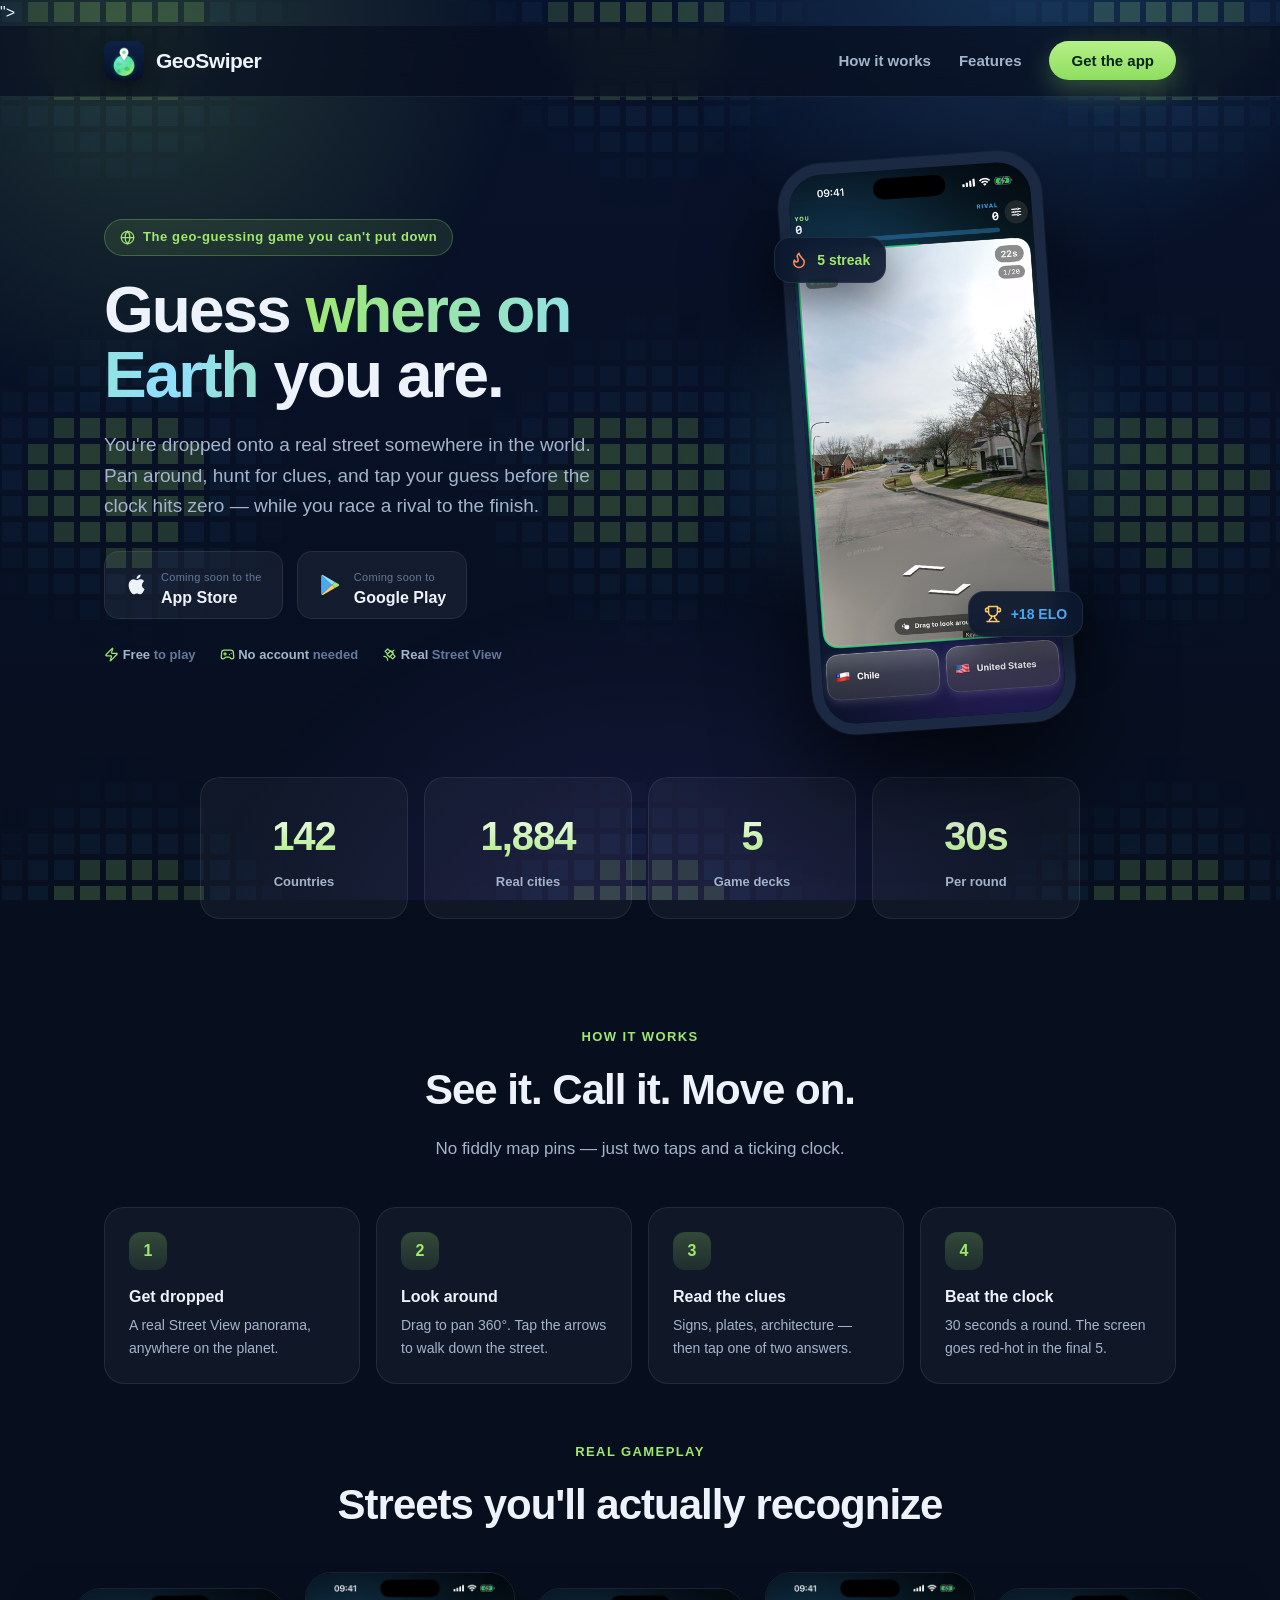
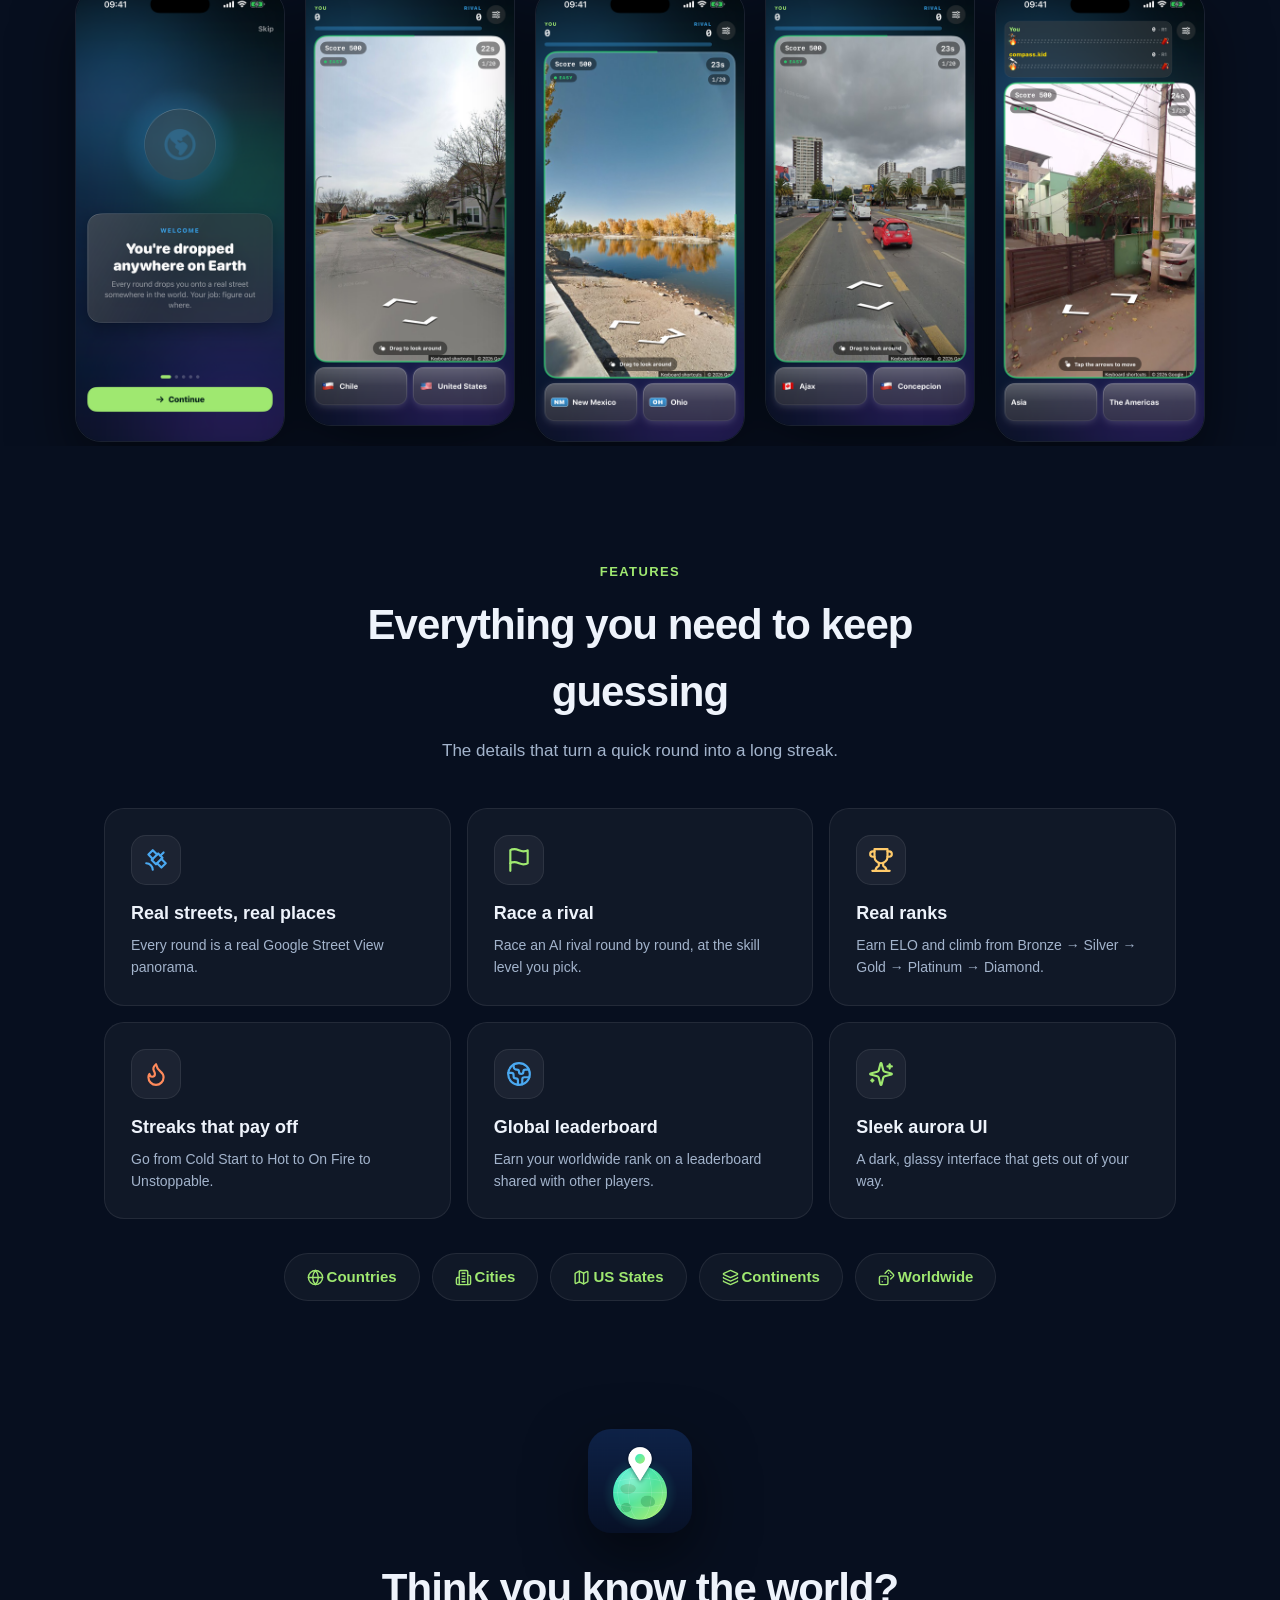
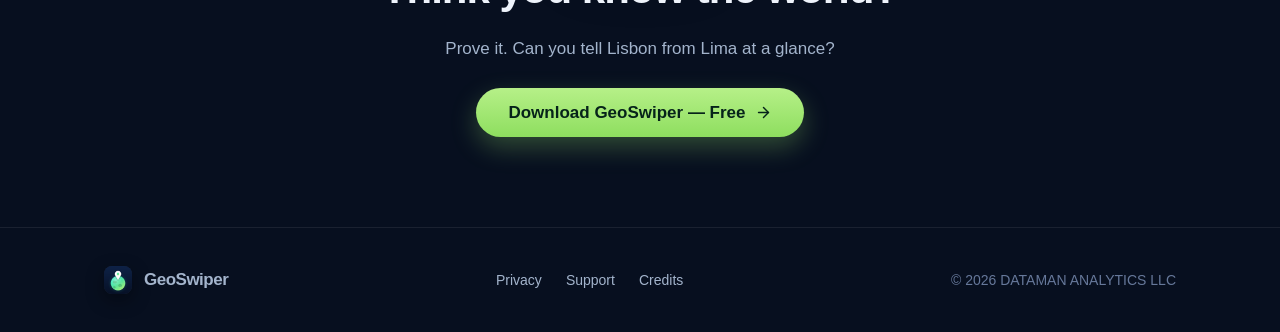
==== index.html @ 978dde92 "Landing page: real app icon, true claims only, no pricing Co-Authored-By: Claude Opus 5.5 <noreply@a" ====
<!doctype html>
<html lang="en">
<head>
<meta charset="utf-8">
<meta name="viewport" content="width=device-width, initial-scale=1">
<title>GeoSwiper — Guess where in the world you are</title>
<meta name="description" content="A fast, fun geo-guessing game. Get dropped onto a real Street View panorama, read the clues, and tap your guess before the clock runs out. Race a rival, climb the ranks.">
<meta property="og:title" content="GeoSwiper — Guess where in the world you are">
<meta property="og:description" content="Dropped anywhere on Earth. Pan the real street, beat the clock, outrace your rival.">
<meta property="og:type" content="website">
<meta name="theme-color" content="#070f1f">
<link rel="icon" href="/favicon.ico" sizes="48x48">
<link rel="icon" type="image/png" sizes="192x192" href="/icon-192.png">
<link rel="apple-touch-icon" sizes="180x180" href="/apple-touch-icon.png"><defs><linearGradient id='g' x1='0' y1='0' x2='1' y2='1'><stop offset='0' stop-color='%2334ecc6'/><stop offset='1' stop-color='%23a6ee73'/></linearGradient></defs><rect width='100' height='100' rx='22' fill='%23081327'/><circle cx='50' cy='60' r='26' fill='url(%23g)'/><g stroke='%23ffffff' stroke-opacity='0.3' fill='none' stroke-width='1.4'><ellipse cx='50' cy='60' rx='11' ry='26'/><line x1='24' y1='60' x2='76' y2='60'/></g><path d='M50 40 L41 25 A11 11 0 1 1 59 25 Z' fill='%23fff'/><circle cx='50' cy='19' r='4.8' fill='%2334ecc6'/></svg>">
<style>
  :root{--bg:#070f1f;--ink:#eef3fb;--muted:#a3b4cc;--faint:#66789a;--lime:#9FE870;--blue:#4aa8f0;--card:rgba(255,255,255,.04);--line:rgba(255,255,255,.08)}
  *{box-sizing:border-box;margin:0;padding:0}
  html{scroll-behavior:smooth}
  body{background:var(--bg);color:var(--ink);line-height:1.6;font-family:-apple-system,BlinkMacSystemFont,"Segoe UI",Roboto,Helvetica,Arial,sans-serif;-webkit-font-smoothing:antialiased;overflow-x:hidden}
  a{color:inherit;text-decoration:none}
  img{max-width:100%;height:auto;display:block}
  .i{width:1em;height:1em;fill:none;stroke:currentColor;stroke-width:2;stroke-linecap:round;stroke-linejoin:round;flex:none;vertical-align:-.14em}
  .wrap{max-width:1120px;margin:0 auto;padding:0 24px}
  /* animated pixel background */
  #px{position:fixed;inset:0;z-index:-2;width:100%;height:100%;background:linear-gradient(180deg,#08122a,#070f1f)}
  .glow{position:fixed;inset:0;z-index:-1;pointer-events:none;background:
    radial-gradient(50vw 44vw at 80% -6%,rgba(74,168,240,.22),transparent 60%),
    radial-gradient(48vw 48vw at 12% 6%,rgba(159,232,112,.16),transparent 60%),
    radial-gradient(60vw 55vw at 50% 112%,rgba(122,90,248,.16),transparent 60%)}
  /* nav */
  nav{position:sticky;top:0;z-index:50;backdrop-filter:blur(14px);background:rgba(7,15,31,.72);border-bottom:1px solid var(--line)}
  nav .wrap{display:flex;align-items:center;gap:14px;height:70px}
  .brand{display:flex;align-items:center;gap:12px;font-weight:900;font-size:21px;letter-spacing:-.5px}
  .brand .ico{width:40px;height:40px;border-radius:11px;box-shadow:0 6px 18px rgba(0,0,0,.4),inset 0 0 0 1px rgba(255,255,255,.09)}
  .nav-links{margin-left:auto;display:flex;align-items:center;gap:28px;font-weight:600;color:var(--muted);font-size:15px}
  .nav-links a:hover{color:var(--ink)}
  .btn{display:inline-flex;align-items:center;gap:9px;font-weight:800;border-radius:999px;padding:12px 22px;font-size:15px;border:0;cursor:pointer;transition:.16s;line-height:1}
  .btn-primary{background:linear-gradient(180deg,#b6f088,#8ede5f);color:#06231a;box-shadow:0 10px 26px rgba(159,232,112,.28)}
  .btn-primary:hover{transform:translateY(-2px);box-shadow:0 14px 34px rgba(159,232,112,.42)}
  .btn-ghost{border:1px solid var(--line);color:var(--ink);background:rgba(255,255,255,.03)}
  .btn-ghost:hover{background:rgba(255,255,255,.07)}
  @media(max-width:720px){.nav-links a:not(.btn){display:none}}
  /* hero */
  .hero{padding:60px 0 24px}
  .hero .wrap{display:grid;grid-template-columns:1.04fr .96fr;gap:36px;align-items:center}
  .kicker{display:inline-flex;align-items:center;gap:8px;font-size:13px;font-weight:800;letter-spacing:.6px;color:var(--lime);background:rgba(159,232,112,.1);border:1px solid rgba(159,232,112,.28);border-radius:999px;padding:7px 15px;margin-bottom:22px}
  h1{font-size:clamp(40px,5.6vw,64px);line-height:1.02;font-weight:900;letter-spacing:-2px}
  .shiny{background:linear-gradient(96deg,var(--lime),#8fe0ff 40%,var(--lime) 70%);background-size:200% auto;-webkit-background-clip:text;background-clip:text;color:transparent;animation:shine 4s linear infinite}
  @keyframes shine{to{background-position:200% center}}
  .sub{margin-top:22px;font-size:19px;color:var(--muted);max-width:500px}
  .cta-row{margin-top:30px;display:flex;flex-wrap:wrap;gap:14px}
  .store{display:inline-flex;align-items:center;gap:12px;border:1px solid var(--line);background:rgba(255,255,255,.05);border-radius:15px;padding:11px 20px;transition:.16s}
  .store:hover{background:rgba(255,255,255,.09);transform:translateY(-1px)}
  .store svg{width:24px;height:24px;flex:none}
  .store b{display:block;font-size:16px;font-weight:800;line-height:1.15}
  .store span{font-size:11px;color:var(--faint);letter-spacing:.3px}
  .trust{margin-top:26px;display:flex;gap:24px;color:var(--faint);font-size:13px;font-weight:600;flex-wrap:wrap}
  .trust b{color:var(--muted)}
  @media(max-width:900px){.hero .wrap{grid-template-columns:1fr;text-align:center;gap:16px}.sub,.kicker{margin-left:auto;margin-right:auto}.cta-row,.trust{justify-content:center}}
  /* phone + live demo */
  .stage{position:relative;justify-self:center;display:flex;justify-content:center;align-items:center}
  .stage::before{content:"";position:absolute;width:400px;height:400px;border-radius:50%;z-index:0;background:radial-gradient(circle,rgba(159,232,112,.3),rgba(74,168,240,.2) 45%,transparent 70%);filter:blur(34px);animation:pulse 5s ease-in-out infinite}
  @keyframes pulse{50%{transform:scale(1.12);opacity:.85}}
  .phone{position:relative;z-index:1;width:264px;aspect-ratio:264/572;border-radius:44px;background:#0a1526;border:11px solid #1b2942;box-shadow:0 44px 90px rgba(0,0,0,.6),0 0 0 1px rgba(255,255,255,.05);transform:rotate(-4deg);overflow:hidden;transition:transform .4s}
  .stage:hover .phone{transform:rotate(0)}
  .phone .frame{position:absolute;inset:0;border-radius:34px;overflow:hidden}
  .phone .frame img{position:absolute;inset:0;width:100%;height:100%;object-fit:cover;opacity:0;transition:opacity 1.1s ease}
  .phone .frame img.on{opacity:1}
  .tapdot{position:absolute;z-index:3;bottom:9%;width:34px;height:34px;border-radius:50%;background:rgba(159,232,112,.55);opacity:0;pointer-events:none}
  .tapdot.go{animation:tap 1s ease-out}
  @keyframes tap{0%{opacity:.9;transform:scale(.3)}100%{opacity:0;transform:scale(2.6)}}
  .badge-float{position:absolute;z-index:5;background:rgba(12,24,46,.92);border:1px solid var(--line);border-radius:16px;padding:11px 15px;box-shadow:0 16px 40px rgba(0,0,0,.5);backdrop-filter:blur(8px);font-weight:800;font-size:14px;display:flex;align-items:center;gap:9px}
  .badge-float .em{font-size:19px}
  .bf1{top:14%;left:-8%;color:var(--lime);animation:floaty 4s ease-in-out infinite}
  .bf2{bottom:16%;right:-9%;color:var(--blue);animation:floaty 4.6s ease-in-out infinite .5s}
  @keyframes floaty{50%{transform:translateY(-9px)}}
  @media(max-width:900px){.bf1{left:0}.bf2{right:0}}
  @media(max-width:420px){.phone{width:248px}.bf1,.bf2{display:none}}
  /* reveal */
  .rv{opacity:0;transform:translateY(24px);transition:opacity .7s cubic-bezier(.2,.7,.2,1),transform .7s cubic-bezier(.2,.7,.2,1)}
  .rv.in{opacity:1;transform:none}
  /* stats */
  .stats{display:grid;grid-template-columns:repeat(4,1fr);gap:16px;max-width:880px;margin:0 auto}
  .stat{text-align:center;background:var(--card);border:1px solid var(--line);border-radius:20px;padding:26px 14px}
  .stat .num{font-size:clamp(30px,4vw,40px);font-weight:900;letter-spacing:-1px;background:linear-gradient(180deg,#fff,var(--lime));-webkit-background-clip:text;background-clip:text;color:transparent}
  .stat .lbl{color:var(--muted);font-size:13px;font-weight:600;margin-top:4px}
  @media(max-width:620px){.stats{grid-template-columns:1fr 1fr}}
  /* sections */
  section{padding:58px 0}
  .sec-h{text-align:center;max-width:660px;margin:0 auto 44px}
  .sec-h .eyebrow{font-size:13px;font-weight:800;letter-spacing:1.4px;color:var(--lime);text-transform:uppercase}
  .sec-h h2{font-size:clamp(30px,4.2vw,42px);font-weight:900;letter-spacing:-1px;margin-top:8px}
  .sec-h p{margin-top:12px;color:var(--muted);font-size:17px}
  .steps{display:grid;grid-template-columns:repeat(4,1fr);gap:16px}
  .step{background:var(--card);border:1px solid var(--line);border-radius:20px;padding:24px;transition:.18s}
  .step:hover{border-color:rgba(159,232,112,.35);transform:translateY(-4px);box-shadow:0 20px 40px rgba(0,0,0,.3)}
  .step .n{width:38px;height:38px;border-radius:12px;background:linear-gradient(180deg,rgba(159,232,112,.24),rgba(159,232,112,.1));color:var(--lime);font-weight:900;display:flex;align-items:center;justify-content:center;margin-bottom:14px;font-size:16px}
  .step h3{font-size:16px;font-weight:800}.step p{color:var(--muted);font-size:14px;margin-top:5px}
  @media(max-width:820px){.steps{grid-template-columns:1fr 1fr}}
  /* gallery */
  .gallery{display:flex;gap:20px;overflow-x:auto;padding:8px 24px 20px;scroll-snap-type:x mandatory;justify-content:center}
  .gallery::-webkit-scrollbar{height:0}
  .shot{flex:none;width:210px;scroll-snap-align:center;transition:.3s}
  .shot:hover{transform:translateY(-8px) scale(1.03)}
  .shot img{width:100%;border-radius:26px;border:1px solid var(--line);box-shadow:0 24px 60px rgba(0,0,0,.5)}
  .shot:nth-child(odd){transform:translateY(16px)}
  .shot:nth-child(odd):hover{transform:translateY(8px) scale(1.03)}
  @media(max-width:820px){.gallery{justify-content:flex-start}.shot:nth-child(odd){transform:none}}
  /* features */
  .feats{display:grid;grid-template-columns:repeat(3,1fr);gap:16px}
  .feat{position:relative;background:var(--card);border:1px solid var(--line);border-radius:20px;padding:26px;transition:.18s;overflow:hidden}
  .feat::before{content:"";position:absolute;inset:0;opacity:0;transition:.3s;background:radial-gradient(300px circle at var(--mx,50%) var(--my,50%),rgba(74,168,240,.14),transparent 45%)}
  .feat:hover::before{opacity:1}
  .feat:hover{border-color:rgba(74,168,240,.4);transform:translateY(-4px)}
  .feat .ico{width:50px;height:50px;border-radius:15px;display:flex;align-items:center;justify-content:center;background:rgba(255,255,255,.05);border:1px solid var(--line)}
  .feat .ico .i{width:26px;height:26px}
  .deck .i{width:17px;height:17px;color:var(--lime);vertical-align:-.22em;margin-right:3px}
  .badge-float .i{width:18px;height:18px}
  .feat h3{margin-top:14px;font-size:18px;font-weight:800}.feat p{color:var(--muted);font-size:14px;margin-top:6px}
  @media(max-width:820px){.feats{grid-template-columns:1fr}}
  .decks{display:flex;flex-wrap:wrap;gap:12px;justify-content:center;margin-top:34px}
  .deck{border:1px solid var(--line);background:rgba(255,255,255,.04);border-radius:999px;padding:11px 22px;font-weight:700;font-size:15px;transition:.16s}
  .deck:hover{border-color:rgba(159,232,112,.4);color:var(--lime)}
  .deck b{color:var(--lime)}
  /* pricing */
  .plans{display:grid;grid-template-columns:1fr 1fr;gap:20px;max-width:820px;margin:0 auto}
  .plan{background:var(--card);border:1px solid var(--line);border-radius:24px;padding:32px}
  .plan.pro{border-color:rgba(159,232,112,.55);background:linear-gradient(180deg,rgba(159,232,112,.1),rgba(159,232,112,.03));position:relative;box-shadow:0 24px 60px rgba(159,232,112,.1)}
  .plan.pro .tag{position:absolute;top:-13px;right:24px;background:linear-gradient(180deg,#b6f088,#8ede5f);color:#06231a;font-weight:900;font-size:12px;border-radius:999px;padding:6px 14px}
  .plan h3{font-size:20px;font-weight:900}.price{font-size:44px;font-weight:900;margin:10px 0 2px;letter-spacing:-1px}.price span{font-size:16px;color:var(--muted);font-weight:700}
  .plan ul{list-style:none;margin:20px 0 24px;display:grid;gap:11px}.plan li{color:var(--muted);font-size:15px;padding-left:30px;position:relative}
  .plan li::before{content:"";position:absolute;left:0;top:4px;width:19px;height:19px;background:var(--lime);-webkit-mask:url("data:image/svg+xml,<svg xmlns='http://www.w3.org/2000/svg' viewBox='0 0 24 24' fill='none' stroke='black' stroke-width='3' stroke-linecap='round' stroke-linejoin='round'><path d='M20 6 9 17l-5-5'/></svg>") center/contain no-repeat;mask:url("data:image/svg+xml,<svg xmlns='http://www.w3.org/2000/svg' viewBox='0 0 24 24' fill='none' stroke='black' stroke-width='3' stroke-linecap='round' stroke-linejoin='round'><path d='M20 6 9 17l-5-5'/></svg>") center/contain no-repeat}
  .btn .i{width:17px;height:17px;transition:transform .18s}.btn:hover .i{transform:translateX(3px)}
  @media(max-width:720px){.plans{grid-template-columns:1fr}}
  .final{text-align:center;padding:70px 0 90px}
  .final .ico{width:104px;height:104px;border-radius:28px;margin:0 auto 22px;box-shadow:0 24px 60px rgba(0,0,0,.5)}
  footer{border-top:1px solid var(--line);padding:38px 0;color:var(--faint);font-size:14px}
  footer .wrap{display:flex;flex-wrap:wrap;gap:18px;align-items:center;justify-content:space-between}
  footer a{color:var(--muted)}footer a:hover{color:var(--ink)}
  .fnav{display:flex;gap:24px;flex-wrap:wrap}
  @media(prefers-reduced-motion:reduce){*{animation:none!important}.rv{opacity:1;transform:none}}
</style>
</head>
<body>
<canvas id="px"></canvas><div class="glow"></div>
<svg style="display:none" xmlns="http://www.w3.org/2000/svg"><defs>
  <linearGradient id="gsbg" x1="0" y1="0" x2="0" y2="1"><stop offset="0" stop-color="#0e2247"/><stop offset="1" stop-color="#071127"/></linearGradient>
  <radialGradient id="gsglow" cx="0.5" cy="0.62" r="0.6"><stop offset="0" stop-color="#2fe6c4" stop-opacity="0.34"/><stop offset="0.6" stop-color="#2fe6c4" stop-opacity="0"/></radialGradient>
  <linearGradient id="gsglobe" x1="0.15" y1="0.05" x2="0.85" y2="0.95"><stop offset="0" stop-color="#34ecc6"/><stop offset="0.55" stop-color="#57e39a"/><stop offset="1" stop-color="#a6ee73"/></linearGradient>
  <linearGradient id="gsdot" x1="0" y1="0" x2="1" y2="1"><stop offset="0" stop-color="#34ecc6"/><stop offset="1" stop-color="#a6ee73"/></linearGradient>
  <radialGradient id="gsrim" cx="0.34" cy="0.28" r="0.85"><stop offset="0" stop-color="#ffffff" stop-opacity="0.24"/><stop offset="0.5" stop-color="#ffffff" stop-opacity="0"/></radialGradient>
  <clipPath id="gsgclip"><circle cx="512" cy="628" r="266"/></clipPath>
  <filter id="gsps" x="-40%" y="-40%" width="180%" height="180%"><feDropShadow dx="0" dy="14" stdDeviation="20" flood-color="#04101f" flood-opacity="0.45"/></filter>
</defs>
<symbol id="dude" viewBox="118 150 788 788">
  <rect width="1024" height="1024" fill="url(#gsbg)"/><rect width="1024" height="1024" fill="url(#gsglow)"/>
  <circle cx="512" cy="628" r="266" fill="url(#gsglobe)"/>
  <g clip-path="url(#gsgclip)">
    <g fill="#3aa564" fill-opacity="0.5"><path d="M330 560 q60 -34 118 -6 q40 26 6 62 q-52 40 -108 14 q-46 -40 -16 -70 Z"/><path d="M560 660 q70 -14 96 40 q18 48 -42 66 q-64 16 -90 -30 q-18 -56 36 -76 Z"/><path d="M360 730 q52 -8 66 38 q8 44 -42 52 q-52 8 -60 -34 q-6 -46 36 -56 Z"/></g>
    <g stroke="#ffffff" stroke-opacity="0.2" fill="none" stroke-width="4"><ellipse cx="512" cy="628" rx="112" ry="266"/><ellipse cx="512" cy="628" rx="220" ry="266"/><line x1="246" y1="628" x2="778" y2="628"/><path d="M266 520 q246 -70 492 0"/><path d="M266 736 q246 70 492 0"/></g>
    <circle cx="512" cy="628" r="266" fill="url(#gsrim)"/>
  </g>
  <g filter="url(#gsps)"><path d="M512 512 L414 354 A116 116 0 1 1 610 354 Z" fill="#ffffff"/><circle cx="512" cy="292" r="48" fill="url(#gsdot)"/></g>
</symbol></svg>
<svg style="display:none" xmlns="http://www.w3.org/2000/svg">
  <symbol id="globe" viewBox="0 0 24 24"><circle cx="12" cy="12" r="10"/><path d="M12 2a14.5 14.5 0 0 0 0 20 14.5 14.5 0 0 0 0-20"/><path d="M2 12h20"/></symbol>
  <symbol id="zap" viewBox="0 0 24 24"><path d="M4 14a1 1 0 0 1-.78-1.63l9.9-10.2a.5.5 0 0 1 .86.46l-1.92 6.02A1 1 0 0 0 13 10h7a1 1 0 0 1 .78 1.63l-9.9 10.2a.5.5 0 0 1-.86-.46l1.92-6.02A1 1 0 0 0 11 14z"/></symbol>
  <symbol id="gamepad" viewBox="0 0 24 24"><line x1="6" x2="10" y1="11" y2="11"/><line x1="8" x2="8" y1="9" y2="13"/><line x1="15" x2="15.01" y1="12" y2="12"/><line x1="18" x2="18.01" y1="10" y2="10"/><path d="M17.32 5H6.68a4 4 0 0 0-3.978 3.59c-.006.052-.01.101-.017.152C2.604 9.416 2 14.456 2 16a3 3 0 0 0 3 3c1 0 1.5-.5 2-1l1.414-1.414A2 2 0 0 1 9.828 16h4.344a2 2 0 0 1 1.414.586L17 18c.5.5 1 1 2 1a3 3 0 0 0 3-3c0-1.545-.604-6.584-.685-7.258-.007-.05-.011-.1-.017-.151A4 4 0 0 0 17.32 5z"/></symbol>
  <symbol id="satellite" viewBox="0 0 24 24"><path d="M13 7 9 3 5 7l4 4"/><path d="m17 11 4 4-4 4-4-4"/><path d="m8 12 4 4 6-6-4-4Z"/><path d="m16 8 3-3"/><path d="M9 21a6 6 0 0 0-6-6"/></symbol>
  <symbol id="flame" viewBox="0 0 24 24"><path d="M8.5 14.5A2.5 2.5 0 0 0 11 12c0-1.38-.5-2-1-3-1.072-2.143-.224-4.054 2-6 .5 2.5 2 4.9 4 6.5 2 1.6 3 3.5 3 5.5a7 7 0 1 1-14 0c0-1.153.433-2.294 1-3a2.5 2.5 0 0 0 2.5 2.5z"/></symbol>
  <symbol id="trophy" viewBox="0 0 24 24"><path d="M6 9H4.5a2.5 2.5 0 0 1 0-5H6"/><path d="M18 9h1.5a2.5 2.5 0 0 0 0-5H18"/><path d="M4 22h16"/><path d="M10 14.66V17c0 .55-.47.98-.97 1.21C7.85 18.75 7 20.24 7 22"/><path d="M14 14.66V17c0 .55.47.98.97 1.21C16.15 18.75 17 20.24 17 22"/><path d="M18 2H6v7a6 6 0 0 0 12 0V2Z"/></symbol>
  <symbol id="flag" viewBox="0 0 24 24"><path d="M4 15s1-1 4-1 5 2 8 2 4-1 4-1V3s-1 1-4 1-5-2-8-2-4 1-4 1z"/><line x1="4" x2="4" y1="22" y2="15"/></symbol>
  <symbol id="sparkles" viewBox="0 0 24 24"><path d="M9.937 15.5A2 2 0 0 0 8.5 14.063l-6.135-1.582a.5.5 0 0 1 0-.962L8.5 9.936A2 2 0 0 0 9.937 8.5l1.582-6.135a.5.5 0 0 1 .962 0L14.063 8.5A2 2 0 0 0 15.5 9.937l6.135 1.581a.5.5 0 0 1 0 .964L15.5 14.063a2 2 0 0 0-1.437 1.437l-1.582 6.135a.5.5 0 0 1-.962 0z"/><path d="M20 3v4"/><path d="M22 5h-4"/><path d="M4 17v2"/><path d="M5 18H3"/></symbol>
  <symbol id="building" viewBox="0 0 24 24"><path d="M6 22V4a2 2 0 0 1 2-2h8a2 2 0 0 1 2 2v18Z"/><path d="M6 12H4a2 2 0 0 0-2 2v6a2 2 0 0 0 2 2h2"/><path d="M18 9h2a2 2 0 0 1 2 2v9a2 2 0 0 1-2 2h-2"/><path d="M10 6h4"/><path d="M10 10h4"/><path d="M10 14h4"/><path d="M10 18h4"/></symbol>
  <symbol id="map" viewBox="0 0 24 24"><path d="M14.106 5.553a2 2 0 0 0 1.788 0l3.659-1.83A1 1 0 0 1 21 4.619v12.764a1 1 0 0 1-.553.894l-4.553 2.277a2 2 0 0 1-1.788 0l-4.212-2.106a2 2 0 0 0-1.788 0l-3.659 1.83A1 1 0 0 1 3 19.381V6.618a1 1 0 0 1 .553-.894l4.553-2.277a2 2 0 0 1 1.788 0z"/><path d="M15 5.764v15"/><path d="M9 3.236v15"/></symbol>
  <symbol id="layers" viewBox="0 0 24 24"><path d="M12.83 2.18a2 2 0 0 0-1.66 0L2.6 6.08a1 1 0 0 0 0 1.83l8.58 3.91a2 2 0 0 0 1.66 0l8.58-3.9a1 1 0 0 0 0-1.83z"/><path d="M2 12a1 1 0 0 0 .58.91l8.6 3.91a2 2 0 0 0 1.65 0l8.58-3.9A1 1 0 0 0 22 12"/><path d="M2 17a1 1 0 0 0 .58.91l8.6 3.91a2 2 0 0 0 1.65 0l8.58-3.9A1 1 0 0 0 22 17"/></symbol>
  <symbol id="dices" viewBox="0 0 24 24"><rect width="12" height="12" x="2" y="10" rx="2" ry="2"/><path d="m17.92 14 3.5-3.5a2.24 2.24 0 0 0 0-3l-5-4.92a2.24 2.24 0 0 0-3 0L10 6"/><path d="M6 18h.01"/><path d="M10 14h.01"/><path d="M15 6h.01"/><path d="M18 9h.01"/></symbol>
  <symbol id="earth" viewBox="0 0 24 24"><path d="M21.54 15H17a2 2 0 0 0-2 2v4.54"/><path d="M7 3.34V5a3 3 0 0 0 3 3 2 2 0 0 1 2 2c0 1.1.9 2 2 2a2 2 0 0 0 2-2c0-1.1.9-2 2-2h3.17"/><path d="M11 21.95V18a2 2 0 0 0-2-2 2 2 0 0 1-2-2v-1a2 2 0 0 0-2-2H2.05"/><circle cx="12" cy="12" r="10"/></symbol>
  <symbol id="check" viewBox="0 0 24 24"><path d="M20 6 9 17l-5-5"/></symbol>
  <symbol id="arrow" viewBox="0 0 24 24"><path d="M5 12h14"/><path d="m12 5 7 7-7 7"/></symbol>
</svg>

<nav><div class="wrap">
  <a class="brand" href="#"><img class="ico" src="/icon-192.png" alt="" style="border-radius:22%;"> GeoSwiper</a>
  <div class="nav-links"><a href="#how">How it works</a><a href="#features">Features</a><a class="btn btn-primary" href="#get">Get the app</a></div>
</div></nav>

<header class="hero"><div class="wrap">
  <div>
    <span class="kicker"><svg class="i" style="width:15px;height:15px"><use href="#globe"/></svg> The geo-guessing game you can't put down</span>
    <h1>Guess <span class="shiny">where on Earth</span> you are.</h1>
    <p class="sub">You're dropped onto a real street somewhere in the world. Pan around, hunt for clues, and tap your guess before the clock hits zero — while you race a rival to the finish.</p>
    <div class="cta-row" id="get">
      <a class="store" href="#"><svg viewBox="0 0 24 24" fill="currentColor"><path d="M17.05 12.04c-.03-2.5 2.04-3.7 2.13-3.76-1.16-1.7-2.97-1.93-3.61-1.96-1.54-.16-3 .9-3.78.9-.78 0-1.97-.88-3.24-.86-1.67.02-3.21.97-4.07 2.46-1.73 3-.44 7.45 1.24 9.89.82 1.19 1.8 2.53 3.08 2.48 1.24-.05 1.7-.8 3.2-.8 1.49 0 1.91.8 3.21.77 1.33-.02 2.17-1.21 2.98-2.41.94-1.38 1.33-2.72 1.35-2.79-.03-.01-2.59-.99-2.62-3.94zM14.53 4.6c.68-.83 1.14-1.98 1.01-3.13-.98.04-2.17.65-2.88 1.48-.63.73-1.19 1.9-1.04 3.02 1.09.08 2.21-.55 2.91-1.37z"/></svg><div><span>Coming soon to the</span><b>App Store</b></div></a>
      <a class="store" href="#"><svg viewBox="0 0 24 24"><path d="M3.6 2.3 13.9 12 3.6 21.7c-.3-.2-.5-.6-.5-1.1V3.4c0-.5.2-.9.5-1.1z" fill="#4aa8f0"/><path d="M16.9 8.9 13.9 12l3 3.1 3.7-2.1c.7-.4.7-1.6 0-2z" fill="#9FE870"/><path d="M3.6 2.3 13.9 12 16.9 8.9 5.4 2.3c-.6-.4-1.3-.4-1.8 0z" fill="#8fe0ff"/><path d="M3.6 21.7 13.9 12l3 3.1L5.4 21.7c-.6.3-1.3.3-1.8 0z" fill="#ffca6a"/></svg><div><span>Coming soon to</span><b>Google Play</b></div></a>
    </div>
    <div class="trust"><span><svg class="i" style="width:15px;height:15px;color:var(--lime);vertical-align:-.22em"><use href="#zap"/></svg> <b>Free</b> to play</span><span><svg class="i" style="width:15px;height:15px;color:var(--lime);vertical-align:-.22em"><use href="#gamepad"/></svg> <b>No account</b> needed</span><span><svg class="i" style="width:15px;height:15px;color:var(--lime);vertical-align:-.22em"><use href="#satellite"/></svg> <b>Real</b> Street View</span></div>
  </div>
  <div class="stage">
    <div class="badge-float bf1"><svg class="i" style="color:#ff8a5b"><use href="#flame"/></svg> 5 streak</div>
    <div class="badge-float bf2"><svg class="i" style="color:#ffca6a"><use href="#trophy"/></svg> +18 ELO</div>
    <div class="phone">
      <div class="frame" id="demo">
        <img src="g1.png" class="on" alt="GeoSwiper gameplay — guess the country">
        <img src="g3.png" alt="GeoSwiper gameplay — a scenic round">
        <img src="g2.png" alt="GeoSwiper gameplay — a city round">
        <img src="g4.png" alt="GeoSwiper gameplay — rival race">
        <img src="g5.png" alt="GeoSwiper onboarding">
      </div>
      <div class="tapdot" id="tap"></div>
    </div>
  </div>
</div></header>

<section class="rv" style="padding:24px 0 50px"><div class="wrap">
  <div class="stats">
    <div class="stat"><div class="num" data-to="142">0</div><div class="lbl">Countries</div></div>
    <div class="stat"><div class="num" data-to="1884" data-comma="1">0</div><div class="lbl">Real cities</div></div>
    <div class="stat"><div class="num" data-to="5">0</div><div class="lbl">Game decks</div></div>
    <div class="stat"><div class="num" data-to="30" data-suffix="s">0</div><div class="lbl">Per round</div></div>
  </div>
</div></section>

<section id="how" class="rv"><div class="wrap">
  <div class="sec-h"><div class="eyebrow">How it works</div><h2>See it. Call it. Move on.</h2><p>No fiddly map pins — just two taps and a ticking clock.</p></div>
  <div class="steps">
    <div class="step"><div class="n">1</div><h3>Get dropped</h3><p>A real Street View panorama, anywhere on the planet.</p></div>
    <div class="step"><div class="n">2</div><h3>Look around</h3><p>Drag to pan 360°. Tap the arrows to walk down the street.</p></div>
    <div class="step"><div class="n">3</div><h3>Read the clues</h3><p>Signs, plates, architecture — then tap one of two answers.</p></div>
    <div class="step"><div class="n">4</div><h3>Beat the clock</h3><p>30 seconds a round. The screen goes red-hot in the final 5.</p></div>
  </div>
</div></section>

<section class="rv" style="padding-top:0"><div class="wrap"><div class="sec-h" style="margin-bottom:26px"><div class="eyebrow">Real gameplay</div><h2>Streets you'll actually recognize</h2></div></div>
  <div class="gallery">
    <div class="shot"><img src="g5.png" alt="Onboarding" loading="lazy"></div>
    <div class="shot"><img src="g1.png" alt="Guess the country" loading="lazy"></div>
    <div class="shot"><img src="g3.png" alt="Scenic round" loading="lazy"></div>
    <div class="shot"><img src="g2.png" alt="A city round" loading="lazy"></div>
    <div class="shot"><img src="g4.png" alt="Rival race" loading="lazy"></div>
  </div>
</section>

<section id="features" class="rv"><div class="wrap">
  <div class="sec-h"><div class="eyebrow">Features</div><h2>Everything you need to keep guessing</h2><p>The details that turn a quick round into a long streak.</p></div>
  <div class="feats">
    <div class="feat"><div class="ico" style="color:var(--blue)"><svg class="i"><use href="#satellite"/></svg></div><h3>Real streets, real places</h3><p>Every round is a real Google Street View panorama.</p></div>
    <div class="feat"><div class="ico" style="color:var(--lime)"><svg class="i"><use href="#flag"/></svg></div><h3>Race a rival</h3><p>Race an AI rival round by round, at the skill level you pick.</p></div>
    <div class="feat"><div class="ico" style="color:#ffca6a"><svg class="i"><use href="#trophy"/></svg></div><h3>Real ranks</h3><p>Earn ELO and climb from Bronze → Silver → Gold → Platinum → Diamond.</p></div>
    <div class="feat"><div class="ico" style="color:#ff8a5b"><svg class="i"><use href="#flame"/></svg></div><h3>Streaks that pay off</h3><p>Go from Cold Start to Hot to On Fire to Unstoppable.</p></div>
    <div class="feat"><div class="ico" style="color:var(--blue)"><svg class="i"><use href="#earth"/></svg></div><h3>Global leaderboard</h3><p>Earn your worldwide rank on a leaderboard shared with other players.</p></div>
    <div class="feat"><div class="ico" style="color:var(--lime)"><svg class="i"><use href="#sparkles"/></svg></div><h3>Sleek aurora UI</h3><p>A dark, glassy interface that gets out of your way.</p></div>
  </div>
  <div class="decks"><span class="deck"><svg class="i"><use href="#globe"/></svg><b>Countries</b></span><span class="deck"><svg class="i"><use href="#building"/></svg><b>Cities</b></span><span class="deck"><svg class="i"><use href="#map"/></svg><b>US States</b></span><span class="deck"><svg class="i"><use href="#layers"/></svg><b>Continents</b></span><span class="deck"><svg class="i"><use href="#dices"/></svg><b>Worldwide</b></span></div>
</div></section>

<section class="final rv"><div class="wrap">
  <img class="ico" src="/icon-192.png" alt="" style="border-radius:22%;">
  <div class="sec-h" style="margin-bottom:26px"><h2>Think you know the world?</h2><p>Prove it. Can you tell Lisbon from Lima at a glance?</p></div>
  <a class="btn btn-primary" href="#get" style="font-size:17px;padding:16px 32px">Download GeoSwiper — Free <svg class="i"><use href="#arrow"/></svg></a>
</div></section>

<footer><div class="wrap">
  <a class="brand" href="#" style="font-size:17px"><img class="ico" src="/icon-192.png" alt="" style="border-radius:22%;width:28px;height:28px;border-radius:8px"> GeoSwiper</a>
  <div class="fnav"><a href="/privacy/">Privacy</a><a href="/support/">Support</a><a href="/credits/">Credits</a></div>
  <div>© 2026 DATAMAN ANALYTICS LLC</div>
</div></footer>

<script>
// Animated pixel-grid background (Pixel-Blast style, lightweight)
(function(){
  var c=document.getElementById('px'),x=c.getContext('2d'),W,H,cell=26,t=0;
  function size(){W=c.width=innerWidth;H=c.height=innerHeight;}
  size();addEventListener('resize',size);
  function draw(){
    t+=0.012;x.clearRect(0,0,W,H);
    for(var gy=0;gy<H;gy+=cell){for(var gx=0;gx<W;gx+=cell){
      var n=Math.sin(gx*0.012+t)+Math.cos(gy*0.014-t*1.1);
      var a=(n+2)/4; if(a<0.55)continue;
      var lime=a>0.86; x.fillStyle=lime?'rgba(159,232,112,'+((a-0.55)*0.5)+')':'rgba(74,168,240,'+((a-0.55)*0.22)+')';
      x.fillRect(gx+2,gy+2,cell-6,cell-6);
    }}
    requestAnimationFrame(draw);
  }
  if(!matchMedia('(prefers-reduced-motion:reduce)').matches)draw();
})();
// Live gameplay demo: crossfade rounds + tap pulse
(function(){
  var imgs=[].slice.call(document.querySelectorAll('#demo img')),i=0,tap=document.getElementById('tap');
  var xs=['30%','68%'];
  setInterval(function(){
    imgs[i].classList.remove('on');i=(i+1)%imgs.length;imgs[i].classList.add('on');
    tap.style.left=xs[Math.floor(Math.random()*2)];tap.classList.remove('go');void tap.offsetWidth;tap.classList.add('go');
  },2600);
})();
// Scroll reveal
(function(){
  var io=new IntersectionObserver(function(es){es.forEach(function(e){if(e.isIntersecting){e.target.classList.add('in');io.unobserve(e.target);}})},{threshold:.15});
  document.querySelectorAll('.rv').forEach(function(el){io.observe(el);});
})();
// Count-up stats
(function(){
  var done=false;
  function run(){if(done)return;done=true;
    document.querySelectorAll('.num').forEach(function(el){
      var to=+el.dataset.to,suf=el.dataset.suffix||'',comma=el.dataset.comma,s=0,st=performance.now();
      function step(now){var p=Math.min((now-st)/1400,1),v=Math.floor((1-Math.pow(1-p,3))*to);
        el.textContent=(comma?v.toLocaleString():v)+suf;if(p<1)requestAnimationFrame(step);}
      requestAnimationFrame(step);
    });
  }
  var io=new IntersectionObserver(function(es){es.forEach(function(e){if(e.isIntersecting)run();})},{threshold:.4});
  var s=document.querySelector('.stats');if(s)io.observe(s);
})();
// Feature card glow follows cursor
document.querySelectorAll('.feat').forEach(function(f){f.addEventListener('pointermove',function(e){var r=f.getBoundingClientRect();f.style.setProperty('--mx',(e.clientX-r.left)+'px');f.style.setProperty('--my',(e.clientY-r.top)+'px');});});
</script>
</body>
</html>
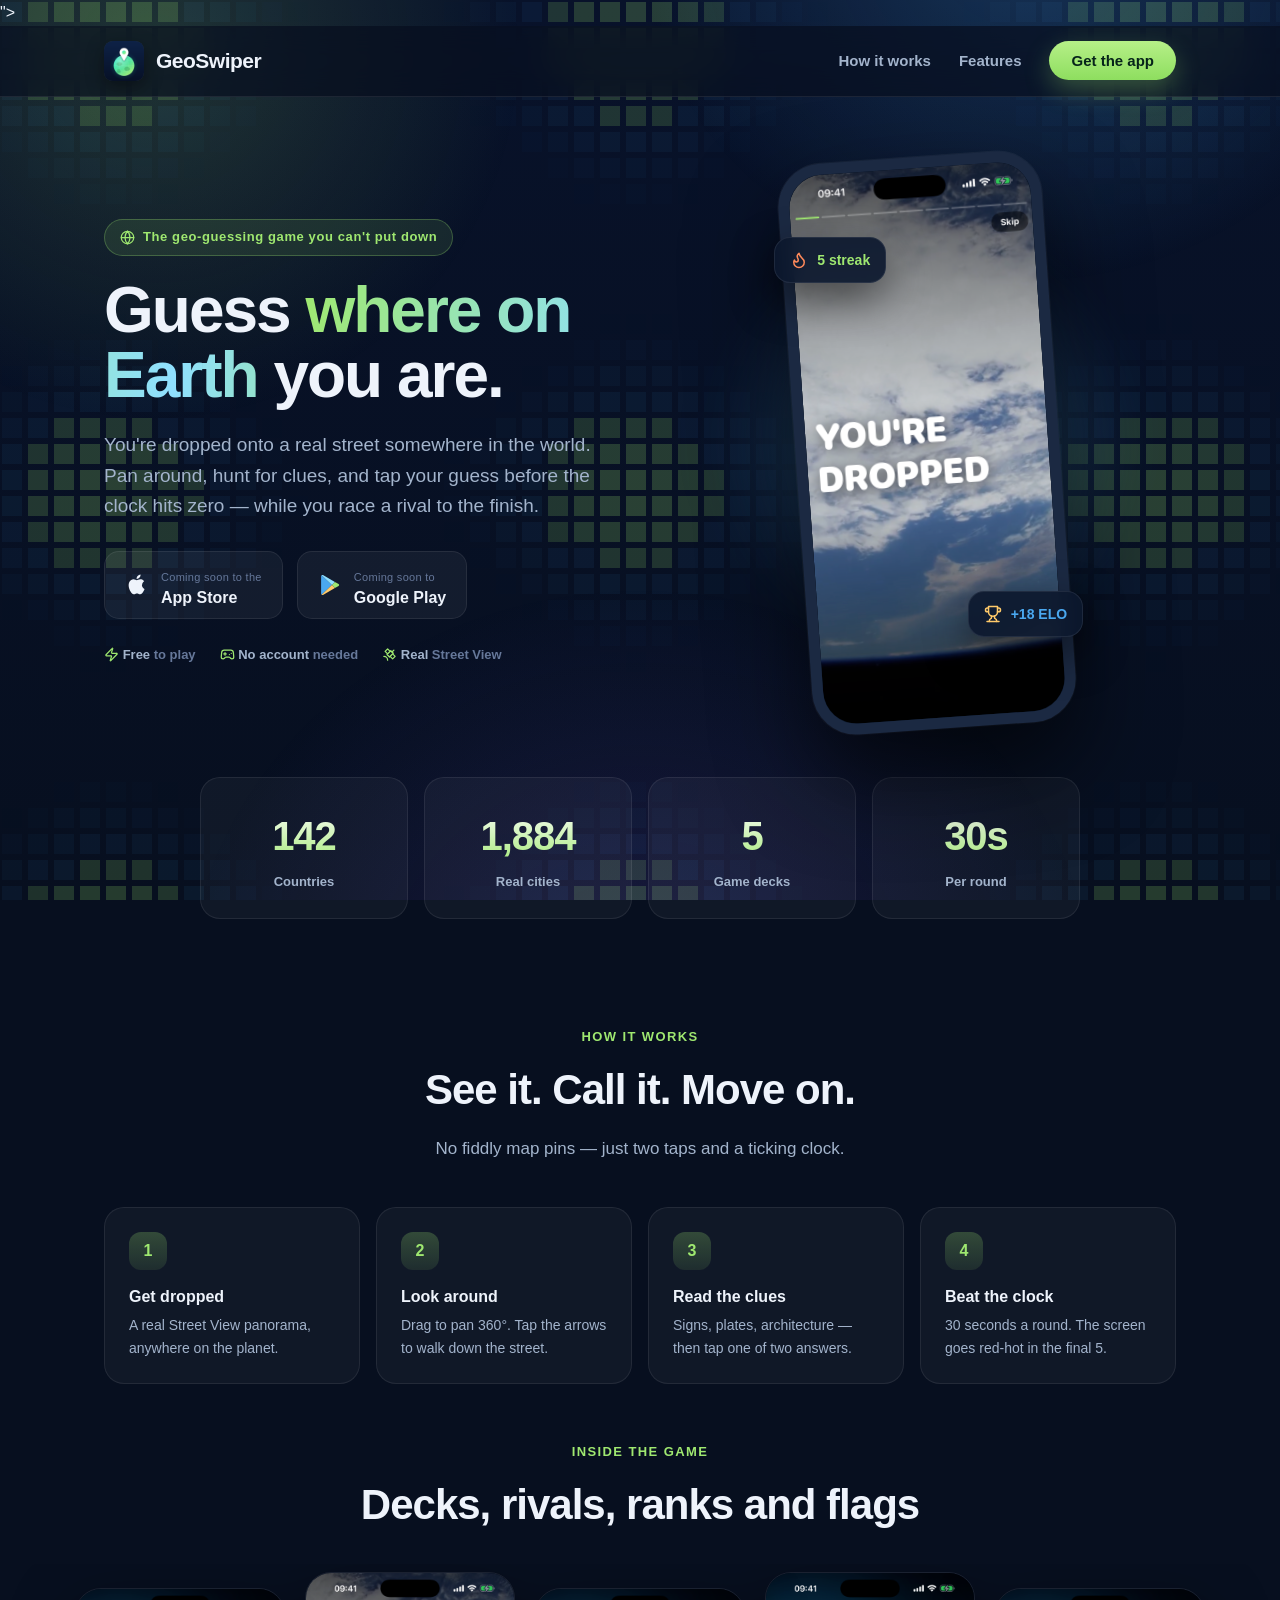
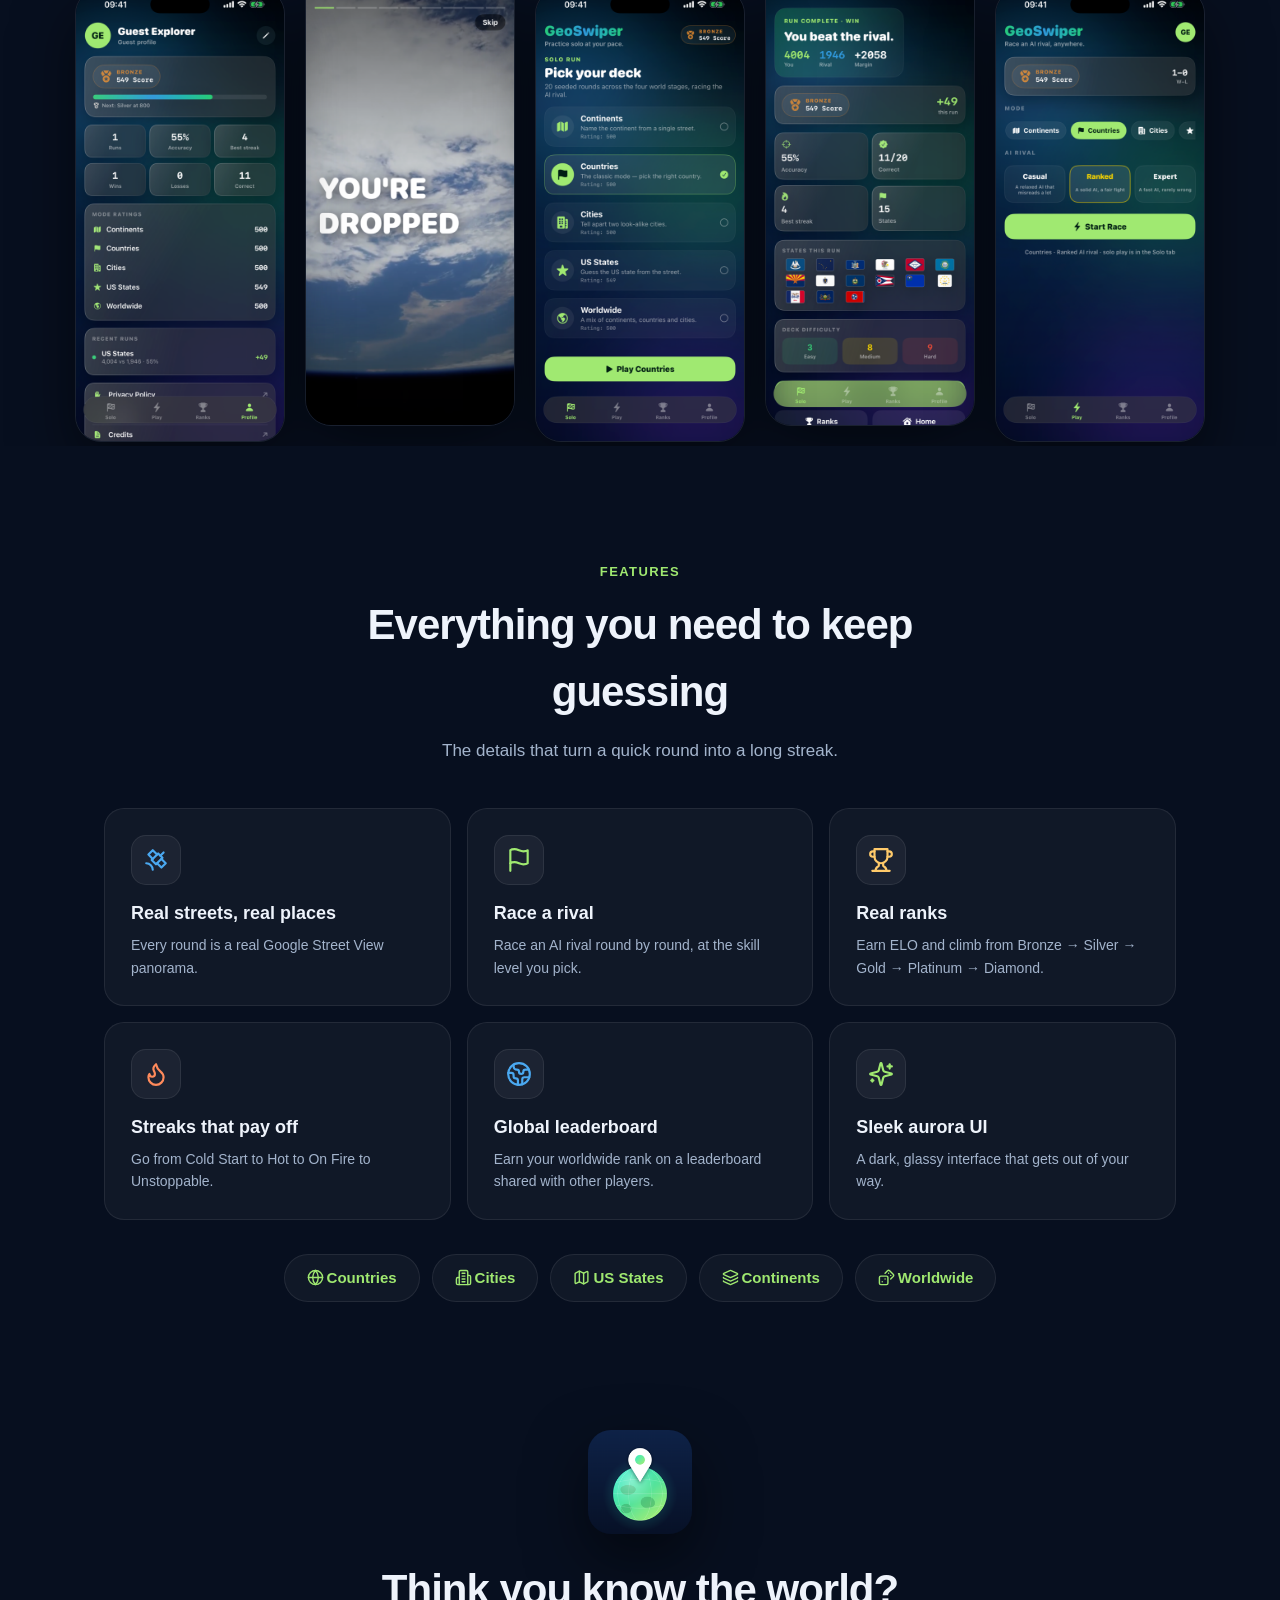
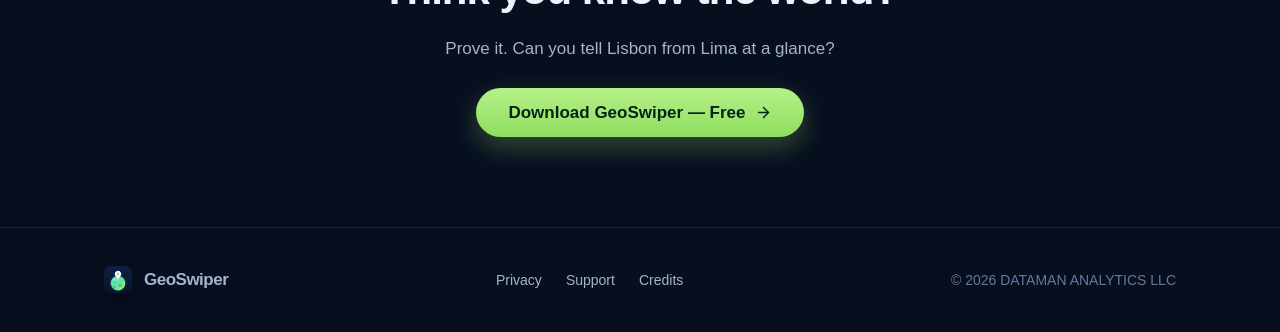
==== commit 63afd673: "Show real game screens without Street View imagery Google's Geo Guidelines don't allow Street View s" ====
--- a/index.html
+++ b/index.html
@@ -201,11 +201,11 @@
     <div class="badge-float bf2"><svg class="i" style="color:#ffca6a"><use href="#trophy"/></svg> +18 ELO</div>
     <div class="phone">
       <div class="frame" id="demo">
-        <img src="g1.png" class="on" alt="GeoSwiper gameplay — guess the country">
-        <img src="g3.png" alt="GeoSwiper gameplay — a scenic round">
-        <img src="g2.png" alt="GeoSwiper gameplay — a city round">
-        <img src="g4.png" alt="GeoSwiper gameplay — rival race">
-        <img src="g5.png" alt="GeoSwiper onboarding">
+        <img src="g1.png" class="on" alt="GeoSwiper intro: you are dropped anywhere on Earth">
+        <img src="g3.png" alt="GeoSwiper: pick your deck">
+        <img src="g2.png" alt="GeoSwiper: run results with US state flags">
+        <img src="g4.png" alt="GeoSwiper: choose your AI rival">
+        <img src="g5.png" alt="GeoSwiper: your profile and ratings">
       </div>
       <div class="tapdot" id="tap"></div>
     </div>
@@ -231,13 +231,13 @@
   </div>
 </div></section>
 
-<section class="rv" style="padding-top:0"><div class="wrap"><div class="sec-h" style="margin-bottom:26px"><div class="eyebrow">Real gameplay</div><h2>Streets you'll actually recognize</h2></div></div>
+<section class="rv" style="padding-top:0"><div class="wrap"><div class="sec-h" style="margin-bottom:26px"><div class="eyebrow">Inside the game</div><h2>Decks, rivals, ranks and flags</h2></div></div>
   <div class="gallery">
-    <div class="shot"><img src="g5.png" alt="Onboarding" loading="lazy"></div>
-    <div class="shot"><img src="g1.png" alt="Guess the country" loading="lazy"></div>
-    <div class="shot"><img src="g3.png" alt="Scenic round" loading="lazy"></div>
-    <div class="shot"><img src="g2.png" alt="A city round" loading="lazy"></div>
-    <div class="shot"><img src="g4.png" alt="Rival race" loading="lazy"></div>
+    <div class="shot"><img src="g5.png" alt="Your profile and ratings" loading="lazy"></div>
+    <div class="shot"><img src="g1.png" alt="Dropped anywhere on Earth" loading="lazy"></div>
+    <div class="shot"><img src="g3.png" alt="Pick your deck" loading="lazy"></div>
+    <div class="shot"><img src="g2.png" alt="Run results with US state flags" loading="lazy"></div>
+    <div class="shot"><img src="g4.png" alt="Choose your AI rival" loading="lazy"></div>
   </div>
 </section>
 
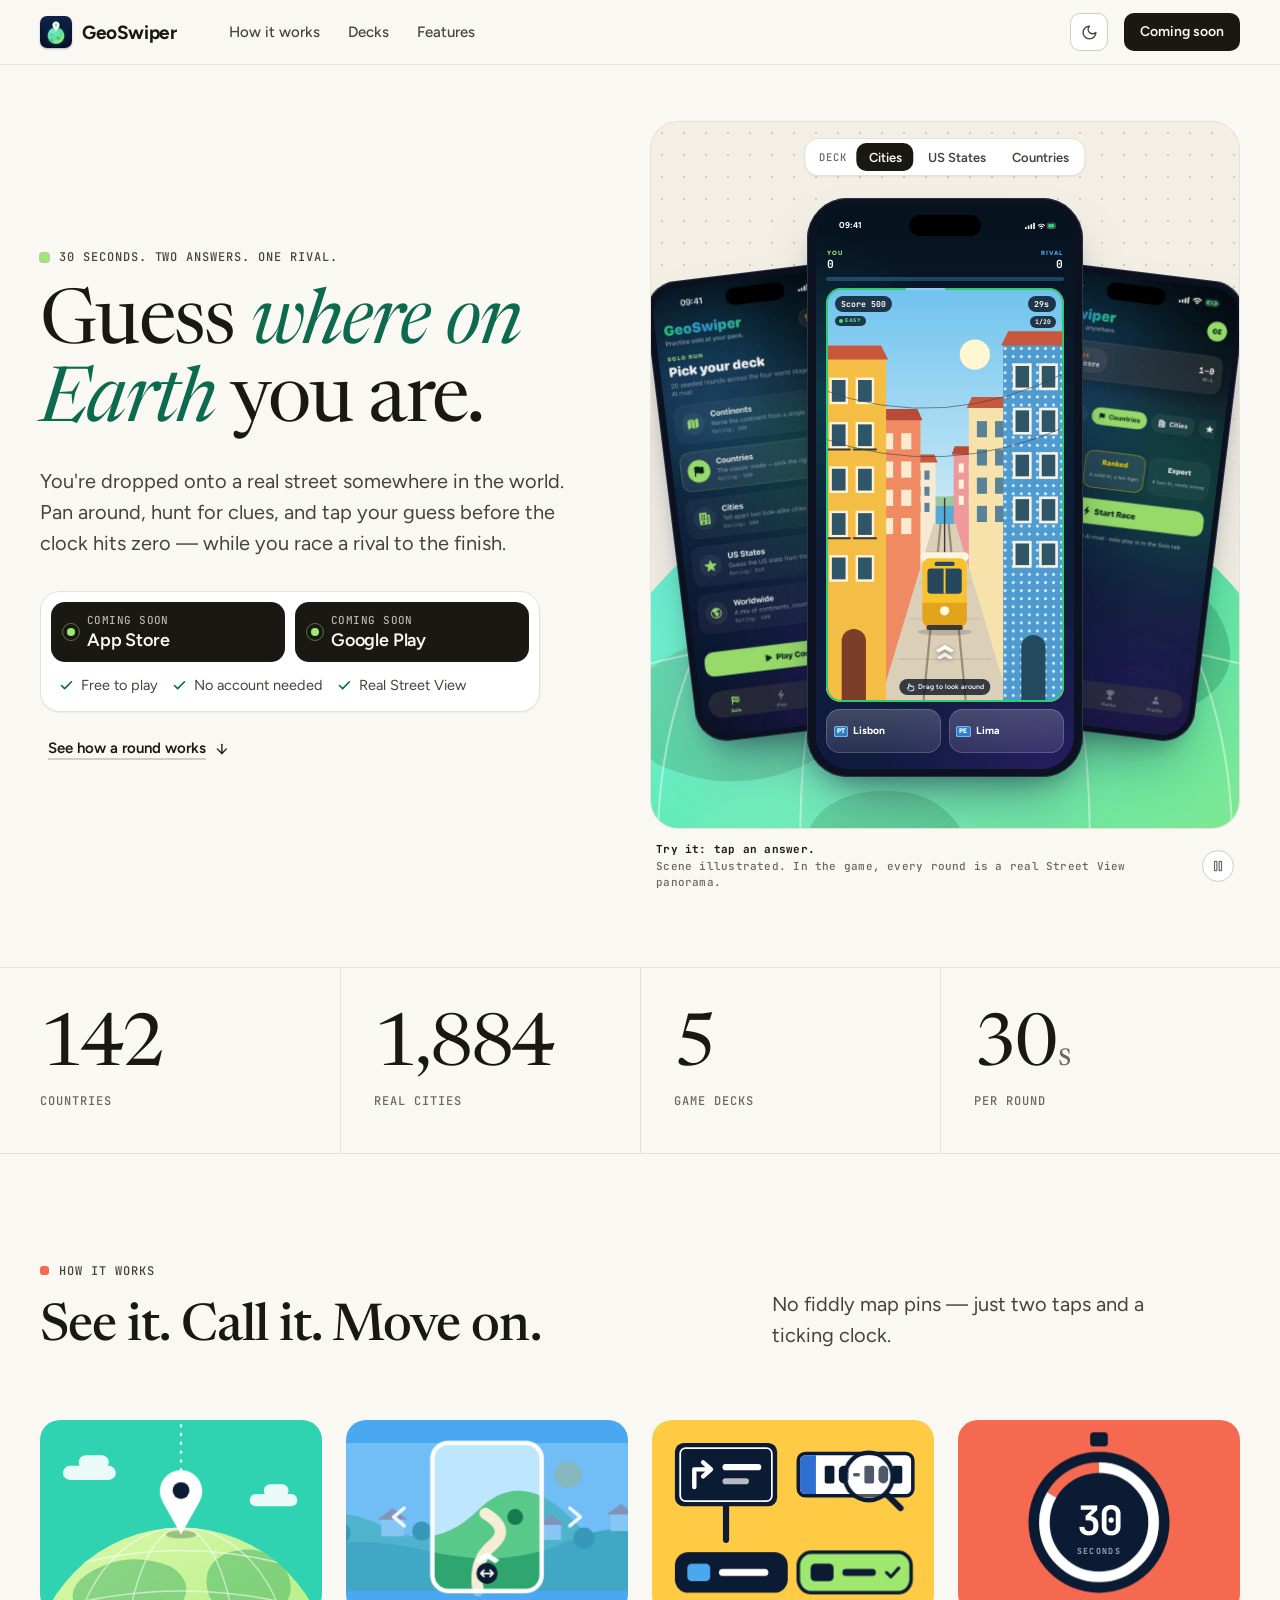
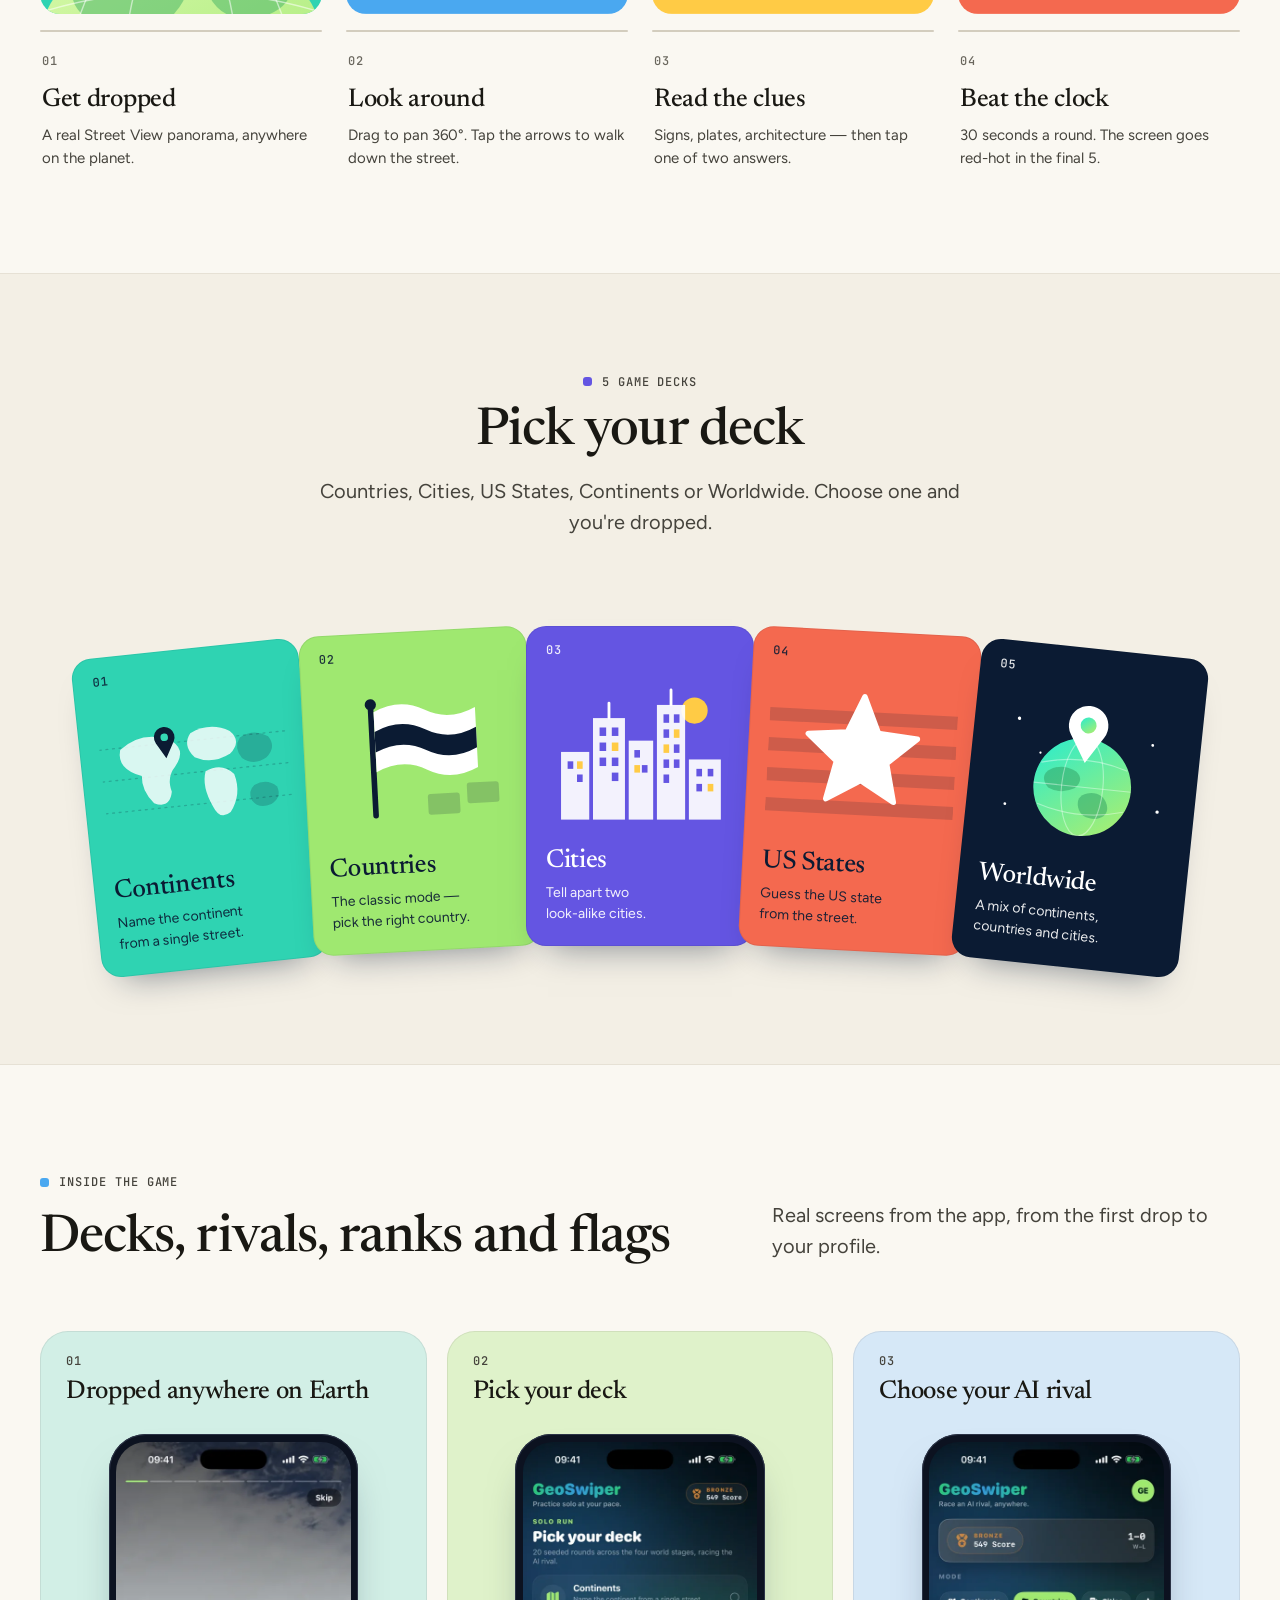
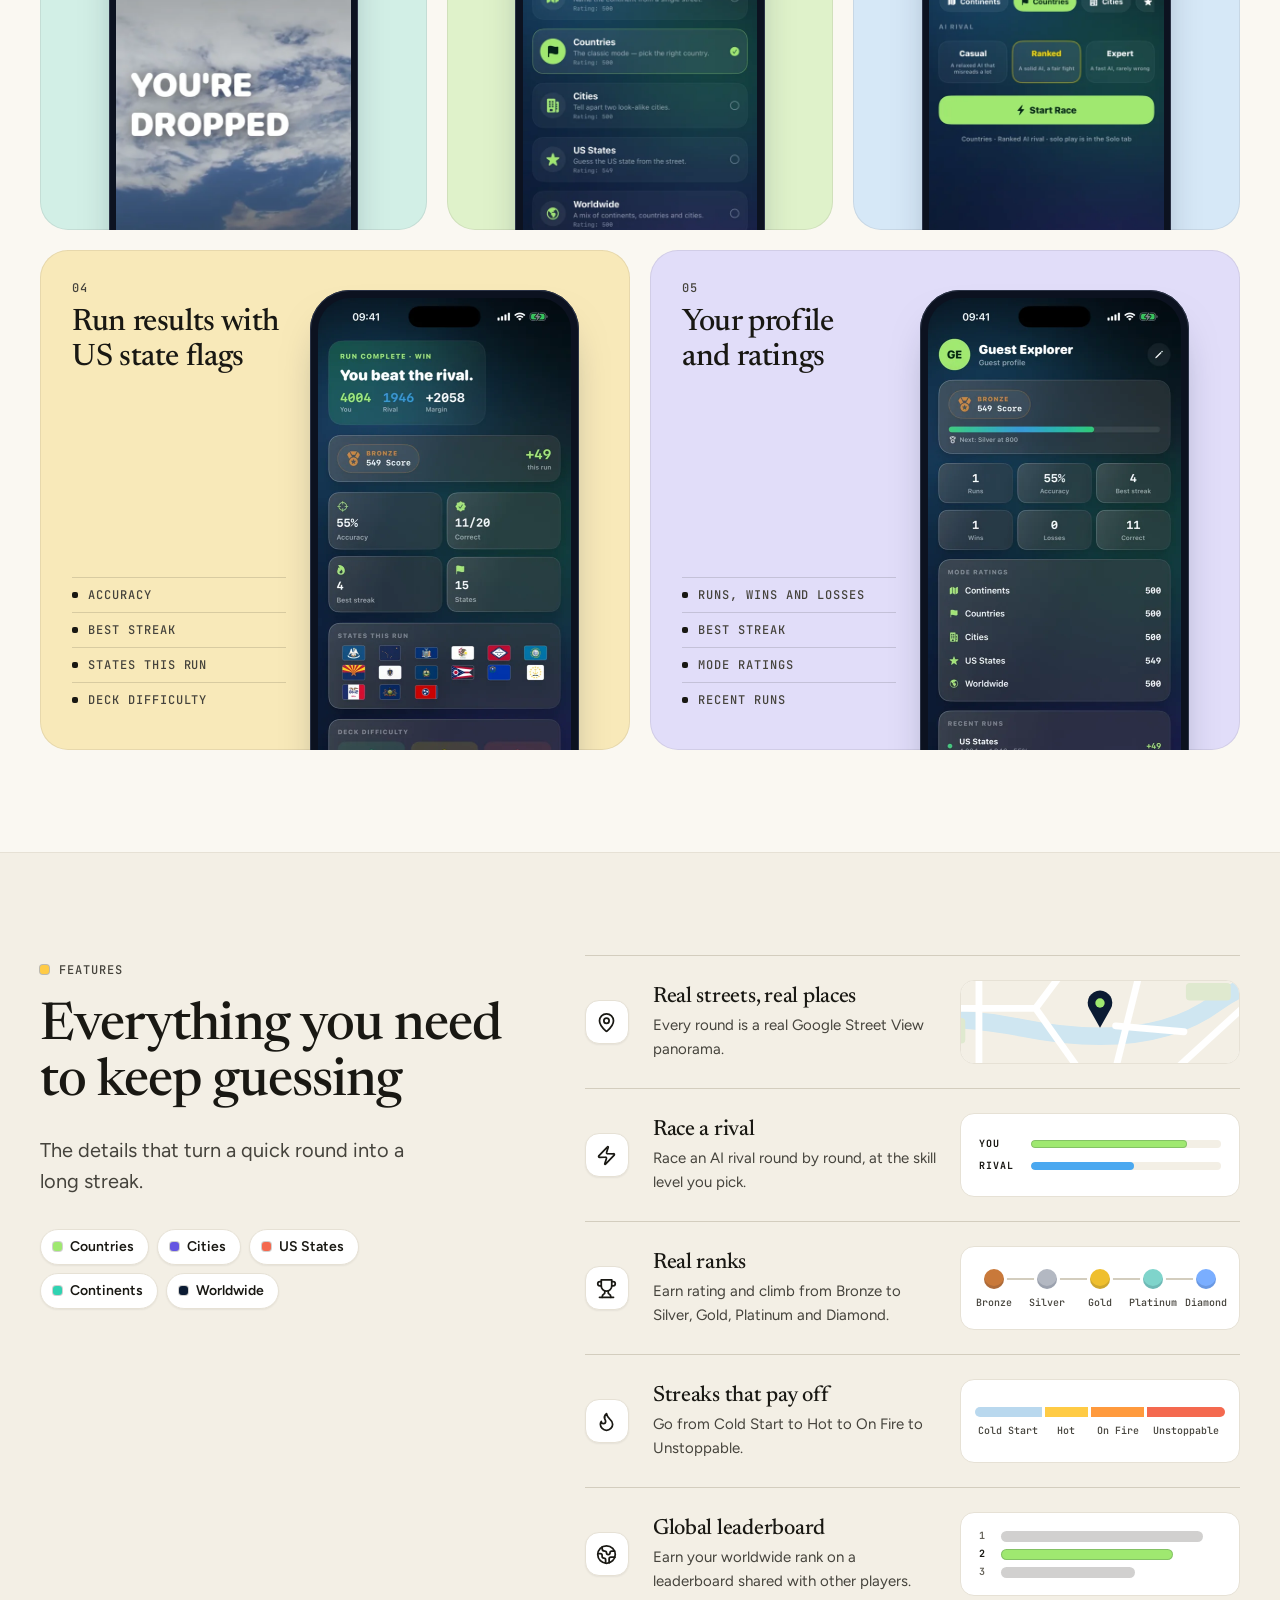
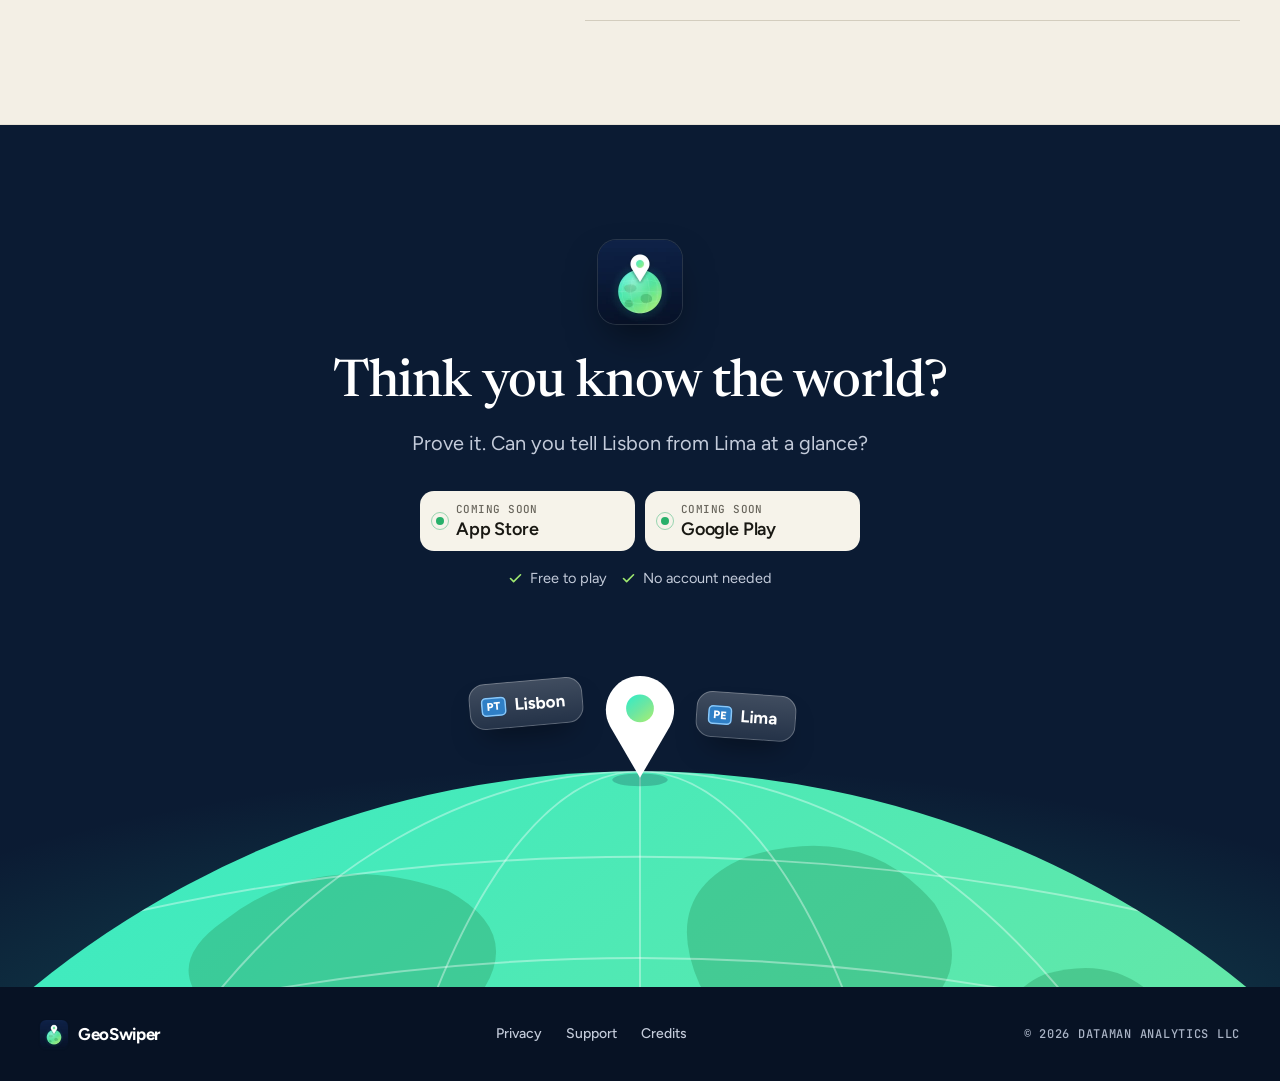
==== commit 2a409aac: "Redesign the site: editorial type, playable hero round, light and dark themes A full redesign of geo" ====
--- a/index.html
+++ b/index.html
@@ -5,315 +5,717 @@
 <meta name="viewport" content="width=device-width, initial-scale=1">
 <title>GeoSwiper — Guess where in the world you are</title>
 <meta name="description" content="A fast, fun geo-guessing game. Get dropped onto a real Street View panorama, read the clues, and tap your guess before the clock runs out. Race a rival, climb the ranks.">
+<link rel="canonical" href="https://geoswiper.com/">
+<meta name="theme-color" content="#faf8f2" media="(prefers-color-scheme: light)">
+<meta name="theme-color" content="#131210" media="(prefers-color-scheme: dark)">
+<meta name="color-scheme" content="light dark">
+<script>try{var t=localStorage.getItem("gs-theme");if(t==="light"||t==="dark")document.documentElement.setAttribute("data-theme",t)}catch(e){}</script>
+<meta property="og:type" content="website">
+<meta property="og:site_name" content="GeoSwiper">
+<meta property="og:url" content="https://geoswiper.com/">
 <meta property="og:title" content="GeoSwiper — Guess where in the world you are">
 <meta property="og:description" content="Dropped anywhere on Earth. Pan the real street, beat the clock, outrace your rival.">
-<meta property="og:type" content="website">
-<meta name="theme-color" content="#070f1f">
+<meta property="og:image" content="https://geoswiper.com/assets/og.png">
+<meta property="og:image:width" content="1200">
+<meta property="og:image:height" content="630">
+<meta property="og:image:alt" content="GeoSwiper: guess where on Earth you are. Two real screens from the game beside the headline.">
+<meta name="twitter:card" content="summary_large_image">
+<meta name="twitter:title" content="GeoSwiper — Guess where in the world you are">
+<meta name="twitter:description" content="Dropped anywhere on Earth. Pan the real street, beat the clock, outrace your rival.">
+<meta name="twitter:image" content="https://geoswiper.com/assets/og.png">
+<meta name="twitter:image:alt" content="GeoSwiper: guess where on Earth you are. Two real screens from the game beside the headline.">
 <link rel="icon" href="/favicon.ico" sizes="48x48">
 <link rel="icon" type="image/png" sizes="192x192" href="/icon-192.png">
-<link rel="apple-touch-icon" sizes="180x180" href="/apple-touch-icon.png"><defs><linearGradient id='g' x1='0' y1='0' x2='1' y2='1'><stop offset='0' stop-color='%2334ecc6'/><stop offset='1' stop-color='%23a6ee73'/></linearGradient></defs><rect width='100' height='100' rx='22' fill='%23081327'/><circle cx='50' cy='60' r='26' fill='url(%23g)'/><g stroke='%23ffffff' stroke-opacity='0.3' fill='none' stroke-width='1.4'><ellipse cx='50' cy='60' rx='11' ry='26'/><line x1='24' y1='60' x2='76' y2='60'/></g><path d='M50 40 L41 25 A11 11 0 1 1 59 25 Z' fill='%23fff'/><circle cx='50' cy='19' r='4.8' fill='%2334ecc6'/></svg>">
-<style>
-  :root{--bg:#070f1f;--ink:#eef3fb;--muted:#a3b4cc;--faint:#66789a;--lime:#9FE870;--blue:#4aa8f0;--card:rgba(255,255,255,.04);--line:rgba(255,255,255,.08)}
-  *{box-sizing:border-box;margin:0;padding:0}
-  html{scroll-behavior:smooth}
-  body{background:var(--bg);color:var(--ink);line-height:1.6;font-family:-apple-system,BlinkMacSystemFont,"Segoe UI",Roboto,Helvetica,Arial,sans-serif;-webkit-font-smoothing:antialiased;overflow-x:hidden}
-  a{color:inherit;text-decoration:none}
-  img{max-width:100%;height:auto;display:block}
-  .i{width:1em;height:1em;fill:none;stroke:currentColor;stroke-width:2;stroke-linecap:round;stroke-linejoin:round;flex:none;vertical-align:-.14em}
-  .wrap{max-width:1120px;margin:0 auto;padding:0 24px}
-  /* animated pixel background */
-  #px{position:fixed;inset:0;z-index:-2;width:100%;height:100%;background:linear-gradient(180deg,#08122a,#070f1f)}
-  .glow{position:fixed;inset:0;z-index:-1;pointer-events:none;background:
-    radial-gradient(50vw 44vw at 80% -6%,rgba(74,168,240,.22),transparent 60%),
-    radial-gradient(48vw 48vw at 12% 6%,rgba(159,232,112,.16),transparent 60%),
-    radial-gradient(60vw 55vw at 50% 112%,rgba(122,90,248,.16),transparent 60%)}
-  /* nav */
-  nav{position:sticky;top:0;z-index:50;backdrop-filter:blur(14px);background:rgba(7,15,31,.72);border-bottom:1px solid var(--line)}
-  nav .wrap{display:flex;align-items:center;gap:14px;height:70px}
-  .brand{display:flex;align-items:center;gap:12px;font-weight:900;font-size:21px;letter-spacing:-.5px}
-  .brand .ico{width:40px;height:40px;border-radius:11px;box-shadow:0 6px 18px rgba(0,0,0,.4),inset 0 0 0 1px rgba(255,255,255,.09)}
-  .nav-links{margin-left:auto;display:flex;align-items:center;gap:28px;font-weight:600;color:var(--muted);font-size:15px}
-  .nav-links a:hover{color:var(--ink)}
-  .btn{display:inline-flex;align-items:center;gap:9px;font-weight:800;border-radius:999px;padding:12px 22px;font-size:15px;border:0;cursor:pointer;transition:.16s;line-height:1}
-  .btn-primary{background:linear-gradient(180deg,#b6f088,#8ede5f);color:#06231a;box-shadow:0 10px 26px rgba(159,232,112,.28)}
-  .btn-primary:hover{transform:translateY(-2px);box-shadow:0 14px 34px rgba(159,232,112,.42)}
-  .btn-ghost{border:1px solid var(--line);color:var(--ink);background:rgba(255,255,255,.03)}
-  .btn-ghost:hover{background:rgba(255,255,255,.07)}
-  @media(max-width:720px){.nav-links a:not(.btn){display:none}}
-  /* hero */
-  .hero{padding:60px 0 24px}
-  .hero .wrap{display:grid;grid-template-columns:1.04fr .96fr;gap:36px;align-items:center}
-  .kicker{display:inline-flex;align-items:center;gap:8px;font-size:13px;font-weight:800;letter-spacing:.6px;color:var(--lime);background:rgba(159,232,112,.1);border:1px solid rgba(159,232,112,.28);border-radius:999px;padding:7px 15px;margin-bottom:22px}
-  h1{font-size:clamp(40px,5.6vw,64px);line-height:1.02;font-weight:900;letter-spacing:-2px}
-  .shiny{background:linear-gradient(96deg,var(--lime),#8fe0ff 40%,var(--lime) 70%);background-size:200% auto;-webkit-background-clip:text;background-clip:text;color:transparent;animation:shine 4s linear infinite}
-  @keyframes shine{to{background-position:200% center}}
-  .sub{margin-top:22px;font-size:19px;color:var(--muted);max-width:500px}
-  .cta-row{margin-top:30px;display:flex;flex-wrap:wrap;gap:14px}
-  .store{display:inline-flex;align-items:center;gap:12px;border:1px solid var(--line);background:rgba(255,255,255,.05);border-radius:15px;padding:11px 20px;transition:.16s}
-  .store:hover{background:rgba(255,255,255,.09);transform:translateY(-1px)}
-  .store svg{width:24px;height:24px;flex:none}
-  .store b{display:block;font-size:16px;font-weight:800;line-height:1.15}
-  .store span{font-size:11px;color:var(--faint);letter-spacing:.3px}
-  .trust{margin-top:26px;display:flex;gap:24px;color:var(--faint);font-size:13px;font-weight:600;flex-wrap:wrap}
-  .trust b{color:var(--muted)}
-  @media(max-width:900px){.hero .wrap{grid-template-columns:1fr;text-align:center;gap:16px}.sub,.kicker{margin-left:auto;margin-right:auto}.cta-row,.trust{justify-content:center}}
-  /* phone + live demo */
-  .stage{position:relative;justify-self:center;display:flex;justify-content:center;align-items:center}
-  .stage::before{content:"";position:absolute;width:400px;height:400px;border-radius:50%;z-index:0;background:radial-gradient(circle,rgba(159,232,112,.3),rgba(74,168,240,.2) 45%,transparent 70%);filter:blur(34px);animation:pulse 5s ease-in-out infinite}
-  @keyframes pulse{50%{transform:scale(1.12);opacity:.85}}
-  .phone{position:relative;z-index:1;width:264px;aspect-ratio:264/572;border-radius:44px;background:#0a1526;border:11px solid #1b2942;box-shadow:0 44px 90px rgba(0,0,0,.6),0 0 0 1px rgba(255,255,255,.05);transform:rotate(-4deg);overflow:hidden;transition:transform .4s}
-  .stage:hover .phone{transform:rotate(0)}
-  .phone .frame{position:absolute;inset:0;border-radius:34px;overflow:hidden}
-  .phone .frame img{position:absolute;inset:0;width:100%;height:100%;object-fit:cover;opacity:0;transition:opacity 1.1s ease}
-  .phone .frame img.on{opacity:1}
-  .tapdot{position:absolute;z-index:3;bottom:9%;width:34px;height:34px;border-radius:50%;background:rgba(159,232,112,.55);opacity:0;pointer-events:none}
-  .tapdot.go{animation:tap 1s ease-out}
-  @keyframes tap{0%{opacity:.9;transform:scale(.3)}100%{opacity:0;transform:scale(2.6)}}
-  .badge-float{position:absolute;z-index:5;background:rgba(12,24,46,.92);border:1px solid var(--line);border-radius:16px;padding:11px 15px;box-shadow:0 16px 40px rgba(0,0,0,.5);backdrop-filter:blur(8px);font-weight:800;font-size:14px;display:flex;align-items:center;gap:9px}
-  .badge-float .em{font-size:19px}
-  .bf1{top:14%;left:-8%;color:var(--lime);animation:floaty 4s ease-in-out infinite}
-  .bf2{bottom:16%;right:-9%;color:var(--blue);animation:floaty 4.6s ease-in-out infinite .5s}
-  @keyframes floaty{50%{transform:translateY(-9px)}}
-  @media(max-width:900px){.bf1{left:0}.bf2{right:0}}
-  @media(max-width:420px){.phone{width:248px}.bf1,.bf2{display:none}}
-  /* reveal */
-  .rv{opacity:0;transform:translateY(24px);transition:opacity .7s cubic-bezier(.2,.7,.2,1),transform .7s cubic-bezier(.2,.7,.2,1)}
-  .rv.in{opacity:1;transform:none}
-  /* stats */
-  .stats{display:grid;grid-template-columns:repeat(4,1fr);gap:16px;max-width:880px;margin:0 auto}
-  .stat{text-align:center;background:var(--card);border:1px solid var(--line);border-radius:20px;padding:26px 14px}
-  .stat .num{font-size:clamp(30px,4vw,40px);font-weight:900;letter-spacing:-1px;background:linear-gradient(180deg,#fff,var(--lime));-webkit-background-clip:text;background-clip:text;color:transparent}
-  .stat .lbl{color:var(--muted);font-size:13px;font-weight:600;margin-top:4px}
-  @media(max-width:620px){.stats{grid-template-columns:1fr 1fr}}
-  /* sections */
-  section{padding:58px 0}
-  .sec-h{text-align:center;max-width:660px;margin:0 auto 44px}
-  .sec-h .eyebrow{font-size:13px;font-weight:800;letter-spacing:1.4px;color:var(--lime);text-transform:uppercase}
-  .sec-h h2{font-size:clamp(30px,4.2vw,42px);font-weight:900;letter-spacing:-1px;margin-top:8px}
-  .sec-h p{margin-top:12px;color:var(--muted);font-size:17px}
-  .steps{display:grid;grid-template-columns:repeat(4,1fr);gap:16px}
-  .step{background:var(--card);border:1px solid var(--line);border-radius:20px;padding:24px;transition:.18s}
-  .step:hover{border-color:rgba(159,232,112,.35);transform:translateY(-4px);box-shadow:0 20px 40px rgba(0,0,0,.3)}
-  .step .n{width:38px;height:38px;border-radius:12px;background:linear-gradient(180deg,rgba(159,232,112,.24),rgba(159,232,112,.1));color:var(--lime);font-weight:900;display:flex;align-items:center;justify-content:center;margin-bottom:14px;font-size:16px}
-  .step h3{font-size:16px;font-weight:800}.step p{color:var(--muted);font-size:14px;margin-top:5px}
-  @media(max-width:820px){.steps{grid-template-columns:1fr 1fr}}
-  /* gallery */
-  .gallery{display:flex;gap:20px;overflow-x:auto;padding:8px 24px 20px;scroll-snap-type:x mandatory;justify-content:center}
-  .gallery::-webkit-scrollbar{height:0}
-  .shot{flex:none;width:210px;scroll-snap-align:center;transition:.3s}
-  .shot:hover{transform:translateY(-8px) scale(1.03)}
-  .shot img{width:100%;border-radius:26px;border:1px solid var(--line);box-shadow:0 24px 60px rgba(0,0,0,.5)}
-  .shot:nth-child(odd){transform:translateY(16px)}
-  .shot:nth-child(odd):hover{transform:translateY(8px) scale(1.03)}
-  @media(max-width:820px){.gallery{justify-content:flex-start}.shot:nth-child(odd){transform:none}}
-  /* features */
-  .feats{display:grid;grid-template-columns:repeat(3,1fr);gap:16px}
-  .feat{position:relative;background:var(--card);border:1px solid var(--line);border-radius:20px;padding:26px;transition:.18s;overflow:hidden}
-  .feat::before{content:"";position:absolute;inset:0;opacity:0;transition:.3s;background:radial-gradient(300px circle at var(--mx,50%) var(--my,50%),rgba(74,168,240,.14),transparent 45%)}
-  .feat:hover::before{opacity:1}
-  .feat:hover{border-color:rgba(74,168,240,.4);transform:translateY(-4px)}
-  .feat .ico{width:50px;height:50px;border-radius:15px;display:flex;align-items:center;justify-content:center;background:rgba(255,255,255,.05);border:1px solid var(--line)}
-  .feat .ico .i{width:26px;height:26px}
-  .deck .i{width:17px;height:17px;color:var(--lime);vertical-align:-.22em;margin-right:3px}
-  .badge-float .i{width:18px;height:18px}
-  .feat h3{margin-top:14px;font-size:18px;font-weight:800}.feat p{color:var(--muted);font-size:14px;margin-top:6px}
-  @media(max-width:820px){.feats{grid-template-columns:1fr}}
-  .decks{display:flex;flex-wrap:wrap;gap:12px;justify-content:center;margin-top:34px}
-  .deck{border:1px solid var(--line);background:rgba(255,255,255,.04);border-radius:999px;padding:11px 22px;font-weight:700;font-size:15px;transition:.16s}
-  .deck:hover{border-color:rgba(159,232,112,.4);color:var(--lime)}
-  .deck b{color:var(--lime)}
-  /* pricing */
-  .plans{display:grid;grid-template-columns:1fr 1fr;gap:20px;max-width:820px;margin:0 auto}
-  .plan{background:var(--card);border:1px solid var(--line);border-radius:24px;padding:32px}
-  .plan.pro{border-color:rgba(159,232,112,.55);background:linear-gradient(180deg,rgba(159,232,112,.1),rgba(159,232,112,.03));position:relative;box-shadow:0 24px 60px rgba(159,232,112,.1)}
-  .plan.pro .tag{position:absolute;top:-13px;right:24px;background:linear-gradient(180deg,#b6f088,#8ede5f);color:#06231a;font-weight:900;font-size:12px;border-radius:999px;padding:6px 14px}
-  .plan h3{font-size:20px;font-weight:900}.price{font-size:44px;font-weight:900;margin:10px 0 2px;letter-spacing:-1px}.price span{font-size:16px;color:var(--muted);font-weight:700}
-  .plan ul{list-style:none;margin:20px 0 24px;display:grid;gap:11px}.plan li{color:var(--muted);font-size:15px;padding-left:30px;position:relative}
-  .plan li::before{content:"";position:absolute;left:0;top:4px;width:19px;height:19px;background:var(--lime);-webkit-mask:url("data:image/svg+xml,<svg xmlns='http://www.w3.org/2000/svg' viewBox='0 0 24 24' fill='none' stroke='black' stroke-width='3' stroke-linecap='round' stroke-linejoin='round'><path d='M20 6 9 17l-5-5'/></svg>") center/contain no-repeat;mask:url("data:image/svg+xml,<svg xmlns='http://www.w3.org/2000/svg' viewBox='0 0 24 24' fill='none' stroke='black' stroke-width='3' stroke-linecap='round' stroke-linejoin='round'><path d='M20 6 9 17l-5-5'/></svg>") center/contain no-repeat}
-  .btn .i{width:17px;height:17px;transition:transform .18s}.btn:hover .i{transform:translateX(3px)}
-  @media(max-width:720px){.plans{grid-template-columns:1fr}}
-  .final{text-align:center;padding:70px 0 90px}
-  .final .ico{width:104px;height:104px;border-radius:28px;margin:0 auto 22px;box-shadow:0 24px 60px rgba(0,0,0,.5)}
-  footer{border-top:1px solid var(--line);padding:38px 0;color:var(--faint);font-size:14px}
-  footer .wrap{display:flex;flex-wrap:wrap;gap:18px;align-items:center;justify-content:space-between}
-  footer a{color:var(--muted)}footer a:hover{color:var(--ink)}
-  .fnav{display:flex;gap:24px;flex-wrap:wrap}
-  @media(prefers-reduced-motion:reduce){*{animation:none!important}.rv{opacity:1;transform:none}}
-</style>
+<link rel="apple-touch-icon" sizes="180x180" href="/apple-touch-icon.png">
+<link rel="preconnect" href="https://fonts.googleapis.com">
+<link rel="preconnect" href="https://fonts.gstatic.com" crossorigin>
+<link href="https://fonts.googleapis.com/css2?family=Figtree:wght@400..800&amp;family=JetBrains+Mono:wght@500;700&amp;family=Newsreader:opsz,wght@6..72,400..500&amp;display=swap" rel="stylesheet">
+<!-- The serif italic is used for three words in the headline only, so it is fetched as a
+     subset of just those letters. If the italic words change, update text= to match. -->
+<link href="https://fonts.googleapis.com/css2?family=Newsreader:ital,opsz,wght@1,6..72,400&amp;text=whereonEarth%20&amp;display=swap" rel="stylesheet">
+<link rel="stylesheet" href="/assets/site.css">
+<script src="/assets/site.js" defer></script>
 </head>
 <body>
-<canvas id="px"></canvas><div class="glow"></div>
-<svg style="display:none" xmlns="http://www.w3.org/2000/svg"><defs>
-  <linearGradient id="gsbg" x1="0" y1="0" x2="0" y2="1"><stop offset="0" stop-color="#0e2247"/><stop offset="1" stop-color="#071127"/></linearGradient>
-  <radialGradient id="gsglow" cx="0.5" cy="0.62" r="0.6"><stop offset="0" stop-color="#2fe6c4" stop-opacity="0.34"/><stop offset="0.6" stop-color="#2fe6c4" stop-opacity="0"/></radialGradient>
-  <linearGradient id="gsglobe" x1="0.15" y1="0.05" x2="0.85" y2="0.95"><stop offset="0" stop-color="#34ecc6"/><stop offset="0.55" stop-color="#57e39a"/><stop offset="1" stop-color="#a6ee73"/></linearGradient>
-  <linearGradient id="gsdot" x1="0" y1="0" x2="1" y2="1"><stop offset="0" stop-color="#34ecc6"/><stop offset="1" stop-color="#a6ee73"/></linearGradient>
-  <radialGradient id="gsrim" cx="0.34" cy="0.28" r="0.85"><stop offset="0" stop-color="#ffffff" stop-opacity="0.24"/><stop offset="0.5" stop-color="#ffffff" stop-opacity="0"/></radialGradient>
-  <clipPath id="gsgclip"><circle cx="512" cy="628" r="266"/></clipPath>
-  <filter id="gsps" x="-40%" y="-40%" width="180%" height="180%"><feDropShadow dx="0" dy="14" stdDeviation="20" flood-color="#04101f" flood-opacity="0.45"/></filter>
-</defs>
-<symbol id="dude" viewBox="118 150 788 788">
-  <rect width="1024" height="1024" fill="url(#gsbg)"/><rect width="1024" height="1024" fill="url(#gsglow)"/>
-  <circle cx="512" cy="628" r="266" fill="url(#gsglobe)"/>
-  <g clip-path="url(#gsgclip)">
-    <g fill="#3aa564" fill-opacity="0.5"><path d="M330 560 q60 -34 118 -6 q40 26 6 62 q-52 40 -108 14 q-46 -40 -16 -70 Z"/><path d="M560 660 q70 -14 96 40 q18 48 -42 66 q-64 16 -90 -30 q-18 -56 36 -76 Z"/><path d="M360 730 q52 -8 66 38 q8 44 -42 52 q-52 8 -60 -34 q-6 -46 36 -56 Z"/></g>
-    <g stroke="#ffffff" stroke-opacity="0.2" fill="none" stroke-width="4"><ellipse cx="512" cy="628" rx="112" ry="266"/><ellipse cx="512" cy="628" rx="220" ry="266"/><line x1="246" y1="628" x2="778" y2="628"/><path d="M266 520 q246 -70 492 0"/><path d="M266 736 q246 70 492 0"/></g>
-    <circle cx="512" cy="628" r="266" fill="url(#gsrim)"/>
-  </g>
-  <g filter="url(#gsps)"><path d="M512 512 L414 354 A116 116 0 1 1 610 354 Z" fill="#ffffff"/><circle cx="512" cy="292" r="48" fill="url(#gsdot)"/></g>
-</symbol></svg>
-<svg style="display:none" xmlns="http://www.w3.org/2000/svg">
-  <symbol id="globe" viewBox="0 0 24 24"><circle cx="12" cy="12" r="10"/><path d="M12 2a14.5 14.5 0 0 0 0 20 14.5 14.5 0 0 0 0-20"/><path d="M2 12h20"/></symbol>
-  <symbol id="zap" viewBox="0 0 24 24"><path d="M4 14a1 1 0 0 1-.78-1.63l9.9-10.2a.5.5 0 0 1 .86.46l-1.92 6.02A1 1 0 0 0 13 10h7a1 1 0 0 1 .78 1.63l-9.9 10.2a.5.5 0 0 1-.86-.46l1.92-6.02A1 1 0 0 0 11 14z"/></symbol>
-  <symbol id="gamepad" viewBox="0 0 24 24"><line x1="6" x2="10" y1="11" y2="11"/><line x1="8" x2="8" y1="9" y2="13"/><line x1="15" x2="15.01" y1="12" y2="12"/><line x1="18" x2="18.01" y1="10" y2="10"/><path d="M17.32 5H6.68a4 4 0 0 0-3.978 3.59c-.006.052-.01.101-.017.152C2.604 9.416 2 14.456 2 16a3 3 0 0 0 3 3c1 0 1.5-.5 2-1l1.414-1.414A2 2 0 0 1 9.828 16h4.344a2 2 0 0 1 1.414.586L17 18c.5.5 1 1 2 1a3 3 0 0 0 3-3c0-1.545-.604-6.584-.685-7.258-.007-.05-.011-.1-.017-.151A4 4 0 0 0 17.32 5z"/></symbol>
-  <symbol id="satellite" viewBox="0 0 24 24"><path d="M13 7 9 3 5 7l4 4"/><path d="m17 11 4 4-4 4-4-4"/><path d="m8 12 4 4 6-6-4-4Z"/><path d="m16 8 3-3"/><path d="M9 21a6 6 0 0 0-6-6"/></symbol>
-  <symbol id="flame" viewBox="0 0 24 24"><path d="M8.5 14.5A2.5 2.5 0 0 0 11 12c0-1.38-.5-2-1-3-1.072-2.143-.224-4.054 2-6 .5 2.5 2 4.9 4 6.5 2 1.6 3 3.5 3 5.5a7 7 0 1 1-14 0c0-1.153.433-2.294 1-3a2.5 2.5 0 0 0 2.5 2.5z"/></symbol>
-  <symbol id="trophy" viewBox="0 0 24 24"><path d="M6 9H4.5a2.5 2.5 0 0 1 0-5H6"/><path d="M18 9h1.5a2.5 2.5 0 0 0 0-5H18"/><path d="M4 22h16"/><path d="M10 14.66V17c0 .55-.47.98-.97 1.21C7.85 18.75 7 20.24 7 22"/><path d="M14 14.66V17c0 .55.47.98.97 1.21C16.15 18.75 17 20.24 17 22"/><path d="M18 2H6v7a6 6 0 0 0 12 0V2Z"/></symbol>
-  <symbol id="flag" viewBox="0 0 24 24"><path d="M4 15s1-1 4-1 5 2 8 2 4-1 4-1V3s-1 1-4 1-5-2-8-2-4 1-4 1z"/><line x1="4" x2="4" y1="22" y2="15"/></symbol>
-  <symbol id="sparkles" viewBox="0 0 24 24"><path d="M9.937 15.5A2 2 0 0 0 8.5 14.063l-6.135-1.582a.5.5 0 0 1 0-.962L8.5 9.936A2 2 0 0 0 9.937 8.5l1.582-6.135a.5.5 0 0 1 .962 0L14.063 8.5A2 2 0 0 0 15.5 9.937l6.135 1.581a.5.5 0 0 1 0 .964L15.5 14.063a2 2 0 0 0-1.437 1.437l-1.582 6.135a.5.5 0 0 1-.962 0z"/><path d="M20 3v4"/><path d="M22 5h-4"/><path d="M4 17v2"/><path d="M5 18H3"/></symbol>
-  <symbol id="building" viewBox="0 0 24 24"><path d="M6 22V4a2 2 0 0 1 2-2h8a2 2 0 0 1 2 2v18Z"/><path d="M6 12H4a2 2 0 0 0-2 2v6a2 2 0 0 0 2 2h2"/><path d="M18 9h2a2 2 0 0 1 2 2v9a2 2 0 0 1-2 2h-2"/><path d="M10 6h4"/><path d="M10 10h4"/><path d="M10 14h4"/><path d="M10 18h4"/></symbol>
-  <symbol id="map" viewBox="0 0 24 24"><path d="M14.106 5.553a2 2 0 0 0 1.788 0l3.659-1.83A1 1 0 0 1 21 4.619v12.764a1 1 0 0 1-.553.894l-4.553 2.277a2 2 0 0 1-1.788 0l-4.212-2.106a2 2 0 0 0-1.788 0l-3.659 1.83A1 1 0 0 1 3 19.381V6.618a1 1 0 0 1 .553-.894l4.553-2.277a2 2 0 0 1 1.788 0z"/><path d="M15 5.764v15"/><path d="M9 3.236v15"/></symbol>
-  <symbol id="layers" viewBox="0 0 24 24"><path d="M12.83 2.18a2 2 0 0 0-1.66 0L2.6 6.08a1 1 0 0 0 0 1.83l8.58 3.91a2 2 0 0 0 1.66 0l8.58-3.9a1 1 0 0 0 0-1.83z"/><path d="M2 12a1 1 0 0 0 .58.91l8.6 3.91a2 2 0 0 0 1.65 0l8.58-3.9A1 1 0 0 0 22 12"/><path d="M2 17a1 1 0 0 0 .58.91l8.6 3.91a2 2 0 0 0 1.65 0l8.58-3.9A1 1 0 0 0 22 17"/></symbol>
-  <symbol id="dices" viewBox="0 0 24 24"><rect width="12" height="12" x="2" y="10" rx="2" ry="2"/><path d="m17.92 14 3.5-3.5a2.24 2.24 0 0 0 0-3l-5-4.92a2.24 2.24 0 0 0-3 0L10 6"/><path d="M6 18h.01"/><path d="M10 14h.01"/><path d="M15 6h.01"/><path d="M18 9h.01"/></symbol>
-  <symbol id="earth" viewBox="0 0 24 24"><path d="M21.54 15H17a2 2 0 0 0-2 2v4.54"/><path d="M7 3.34V5a3 3 0 0 0 3 3 2 2 0 0 1 2 2c0 1.1.9 2 2 2a2 2 0 0 0 2-2c0-1.1.9-2 2-2h3.17"/><path d="M11 21.95V18a2 2 0 0 0-2-2 2 2 0 0 1-2-2v-1a2 2 0 0 0-2-2H2.05"/><circle cx="12" cy="12" r="10"/></symbol>
-  <symbol id="check" viewBox="0 0 24 24"><path d="M20 6 9 17l-5-5"/></symbol>
-  <symbol id="arrow" viewBox="0 0 24 24"><path d="M5 12h14"/><path d="m12 5 7 7-7 7"/></symbol>
+
+<!-- One icon family: 24px grid, 2px rounded stroke. -->
+<svg class="sprite" xmlns="http://www.w3.org/2000/svg" aria-hidden="true" focusable="false">
+  <symbol id="i-check" viewBox="0 0 24 24"><path d="M20 6 9 17l-5-5"/></symbol>
+  <symbol id="i-x" viewBox="0 0 24 24"><path d="M18 6 6 18"/><path d="m6 6 12 12"/></symbol>
+  <symbol id="i-arrow-down" viewBox="0 0 24 24"><path d="M12 5v14"/><path d="m19 12-7 7-7-7"/></symbol>
+  <symbol id="i-menu" viewBox="0 0 24 24"><path d="M4 6h16"/><path d="M4 12h16"/><path d="M4 18h16"/></symbol>
+  <symbol id="i-sun" viewBox="0 0 24 24"><circle cx="12" cy="12" r="4"/><path d="M12 2v2"/><path d="M12 20v2"/><path d="m4.93 4.93 1.41 1.41"/><path d="m17.66 17.66 1.41 1.41"/><path d="M2 12h2"/><path d="M20 12h2"/><path d="m6.34 17.66-1.41 1.41"/><path d="m19.07 4.93-1.41 1.41"/></symbol>
+  <symbol id="i-moon" viewBox="0 0 24 24"><path d="M12 3a6 6 0 0 0 9 9 9 9 0 1 1-9-9Z"/></symbol>
+  <symbol id="i-pause" viewBox="0 0 24 24"><rect x="6" y="4" width="4" height="16" rx="1"/><rect x="14" y="4" width="4" height="16" rx="1"/></symbol>
+  <symbol id="i-play" viewBox="0 0 24 24"><polygon points="6 3 20 12 6 21 6 3"/></symbol>
+  <symbol id="i-pin" viewBox="0 0 24 24"><path d="M20 10c0 4.993-5.539 10.193-7.399 11.799a1 1 0 0 1-1.202 0C9.539 20.193 4 14.993 4 10a8 8 0 0 1 16 0"/><circle cx="12" cy="10" r="3"/></symbol>
+  <symbol id="i-zap" viewBox="0 0 24 24"><path d="M4 14a1 1 0 0 1-.78-1.63l9.9-10.2a.5.5 0 0 1 .86.46l-1.92 6.02A1 1 0 0 0 13 10h7a1 1 0 0 1 .78 1.63l-9.9 10.2a.5.5 0 0 1-.86-.46l1.92-6.02A1 1 0 0 0 11 14z"/></symbol>
+  <symbol id="i-trophy" viewBox="0 0 24 24"><path d="M6 9H4.5a2.5 2.5 0 0 1 0-5H6"/><path d="M18 9h1.5a2.5 2.5 0 0 0 0-5H18"/><path d="M4 22h16"/><path d="M10 14.66V17c0 .55-.47.98-.97 1.21C7.85 18.75 7 20.24 7 22"/><path d="M14 14.66V17c0 .55.47.98.97 1.21C16.15 18.75 17 20.24 17 22"/><path d="M18 2H6v7a6 6 0 0 0 12 0V2Z"/></symbol>
+  <symbol id="i-flame" viewBox="0 0 24 24"><path d="M8.5 14.5A2.5 2.5 0 0 0 11 12c0-1.38-.5-2-1-3-1.072-2.143-.224-4.054 2-6 .5 2.5 2 4.9 4 6.5 2 1.6 3 3.5 3 5.5a7 7 0 1 1-14 0c0-1.153.433-2.294 1-3a2.5 2.5 0 0 0 2.5 2.5z"/></symbol>
+  <symbol id="i-earth" viewBox="0 0 24 24"><path d="M21.54 15H17a2 2 0 0 0-2 2v4.54"/><path d="M7 3.34V5a3 3 0 0 0 3 3 2 2 0 0 1 2 2c0 1.1.9 2 2 2a2 2 0 0 0 2-2c0-1.1.9-2 2-2h3.17"/><path d="M11 21.95V18a2 2 0 0 0-2-2 2 2 0 0 1-2-2v-1a2 2 0 0 0-2-2H2.05"/><circle cx="12" cy="12" r="10"/></symbol>
+  <symbol id="i-pointer" viewBox="0 0 24 24"><path d="M22 14a8 8 0 0 1-8 8"/><path d="M18 11v-1a2 2 0 0 0-2-2a2 2 0 0 0-2 2"/><path d="M14 10V9a2 2 0 0 0-2-2a2 2 0 0 0-2 2v1"/><path d="M10 9.5V4a2 2 0 0 0-2-2a2 2 0 0 0-2 2v10"/><path d="M18 11a2 2 0 1 1 4 0v3a8 8 0 0 1-8 8h-2c-2.8 0-4.5-.86-5.99-2.34l-3.6-3.6a2 2 0 0 1 2.83-2.82L7 15"/></symbol>
 </svg>
 
-<nav><div class="wrap">
-  <a class="brand" href="#"><img class="ico" src="/icon-192.png" alt="" style="border-radius:22%;"> GeoSwiper</a>
-  <div class="nav-links"><a href="#how">How it works</a><a href="#features">Features</a><a class="btn btn-primary" href="#get">Get the app</a></div>
-</div></nav>
-
-<header class="hero"><div class="wrap">
-  <div>
-    <span class="kicker"><svg class="i" style="width:15px;height:15px"><use href="#globe"/></svg> The geo-guessing game you can't put down</span>
-    <h1>Guess <span class="shiny">where on Earth</span> you are.</h1>
-    <p class="sub">You're dropped onto a real street somewhere in the world. Pan around, hunt for clues, and tap your guess before the clock hits zero — while you race a rival to the finish.</p>
-    <div class="cta-row" id="get">
-      <a class="store" href="#"><svg viewBox="0 0 24 24" fill="currentColor"><path d="M17.05 12.04c-.03-2.5 2.04-3.7 2.13-3.76-1.16-1.7-2.97-1.93-3.61-1.96-1.54-.16-3 .9-3.78.9-.78 0-1.97-.88-3.24-.86-1.67.02-3.21.97-4.07 2.46-1.73 3-.44 7.45 1.24 9.89.82 1.19 1.8 2.53 3.08 2.48 1.24-.05 1.7-.8 3.2-.8 1.49 0 1.91.8 3.21.77 1.33-.02 2.17-1.21 2.98-2.41.94-1.38 1.33-2.72 1.35-2.79-.03-.01-2.59-.99-2.62-3.94zM14.53 4.6c.68-.83 1.14-1.98 1.01-3.13-.98.04-2.17.65-2.88 1.48-.63.73-1.19 1.9-1.04 3.02 1.09.08 2.21-.55 2.91-1.37z"/></svg><div><span>Coming soon to the</span><b>App Store</b></div></a>
-      <a class="store" href="#"><svg viewBox="0 0 24 24"><path d="M3.6 2.3 13.9 12 3.6 21.7c-.3-.2-.5-.6-.5-1.1V3.4c0-.5.2-.9.5-1.1z" fill="#4aa8f0"/><path d="M16.9 8.9 13.9 12l3 3.1 3.7-2.1c.7-.4.7-1.6 0-2z" fill="#9FE870"/><path d="M3.6 2.3 13.9 12 16.9 8.9 5.4 2.3c-.6-.4-1.3-.4-1.8 0z" fill="#8fe0ff"/><path d="M3.6 21.7 13.9 12l3 3.1L5.4 21.7c-.6.3-1.3.3-1.8 0z" fill="#ffca6a"/></svg><div><span>Coming soon to</span><b>Google Play</b></div></a>
+<a class="skip" href="#main">Skip to content</a>
+
+<header class="site-header">
+  <div class="wrap bar">
+    <a class="brand" href="/" aria-label="GeoSwiper home"><picture><source srcset="/assets/icon-96.webp" type="image/webp"><img src="/icon-192.png" width="192" height="192" alt=""></picture> GeoSwiper</a>
+    <nav class="nav-links" aria-label="Primary">
+      <a href="#how">How it works</a>
+      <a href="#decks">Decks</a>
+      <a href="#features">Features</a>
+    </nav>
+    <button type="button" class="iconbtn theme-toggle" data-theme-toggle hidden aria-label="Switch to dark theme"><svg class="i"><use href="#i-moon"/></svg></button>
+    <a class="btn btn--ink btn--sm" href="#get">Coming soon</a>
+    <details class="nav-more">
+      <summary aria-label="Menu"><svg class="i"><use href="#i-menu"/></svg></summary>
+      <nav aria-label="Primary, compact">
+        <a href="#how">How it works</a>
+        <a href="#decks">Decks</a>
+        <a href="#features">Features</a>
+        <button type="button" class="nav-theme" data-theme-toggle hidden><svg class="i"><use href="#i-moon"/></svg><span data-theme-label>Dark theme</span></button>
+      </nav>
+    </details>
+  </div>
+</header>
+
+<main id="main">
+
+<!-- ───────── Hero ───────── -->
+<section class="hero">
+  <!-- Source order is the reading order on a phone: headline, the round, the sentence,
+       the stores. On wide screens the grid lifts the round into the second column. -->
+  <div class="wrap hero-copy">
+    <p class="eyebrow"><i class="dot dot--lime"></i>30 seconds. Two answers. One rival.</p>
+    <h1>Guess <em>where on Earth</em> you are.</h1>
+
+    <figure class="stage">
+      <div class="stage-plate">
+        <div class="seg" data-seg hidden role="group" aria-label="Demo deck">
+          <span class="seg-label" aria-hidden="true">Deck</span>
+          <button type="button" class="is-on" data-go="0" aria-pressed="true">Cities</button>
+          <button type="button" data-go="1" aria-pressed="false">US States</button>
+          <button type="button" data-go="2" aria-pressed="false">Countries</button>
+        </div>
+
+        <svg class="stage-globe" viewBox="0 0 600 600" aria-hidden="true">
+          <defs>
+            <linearGradient id="sg-fill" x1=".15" y1=".05" x2=".85" y2=".95"><stop offset="0" stop-color="#34ecc6"/><stop offset=".55" stop-color="#6ce6a2"/><stop offset="1" stop-color="#a6ee73"/></linearGradient>
+            <radialGradient id="sg-rim" cx=".32" cy=".16" r=".9"><stop offset="0" stop-color="#fff" stop-opacity=".4"/><stop offset=".55" stop-color="#fff" stop-opacity="0"/></radialGradient>
+            <clipPath id="sg-clip"><circle cx="300" cy="300" r="298"/></clipPath>
+          </defs>
+          <circle cx="300" cy="300" r="298" fill="url(#sg-fill)"/>
+          <g clip-path="url(#sg-clip)">
+            <g fill="#2a9a63" fill-opacity=".4">
+              <path d="M70 168q58-46 134-20 54 30 12 78-66 46-138 14-54-40-8-72Z"/>
+              <path d="M398 92q70-22 112 30 32 54-34 80-74 22-106-30-24-58 28-80Z"/>
+              <path d="M236 262q64-10 84 44 10 54-52 64-66 8-76-44-8-54 44-64Z"/>
+              <path d="M452 300q52-14 76 26 18 44-30 60-56 14-76-28-12-44 30-58Z"/>
+            </g>
+            <g fill="none" stroke="#fff" stroke-opacity=".42" stroke-width="1.6">
+              <ellipse cx="300" cy="300" rx="112" ry="298"/><ellipse cx="300" cy="300" rx="222" ry="298"/>
+              <path d="M2 300h596"/><path d="M34 172q266-76 532 0"/><path d="M34 428q266 76 532 0"/><path d="M118 70q182-40 364 0"/>
+            </g>
+            <circle cx="300" cy="300" r="298" fill="url(#sg-rim)"/>
+          </g>
+        </svg>
+
+        <div class="phones">
+          <div class="phone phone--back phone--l" aria-hidden="true">
+            <picture class="phone-screen">
+              <source srcset="/assets/screens/g3.webp" type="image/webp">
+              <img src="/g3.png" width="506" height="1100" alt="">
+            </picture>
+          </div>
+          <div class="phone phone--back phone--r" aria-hidden="true">
+            <picture class="phone-screen">
+              <source srcset="/assets/screens/g4.webp" type="image/webp">
+              <img src="/g4.png" width="506" height="1100" alt="">
+            </picture>
+          </div>
+
+          <div class="phone phone--main">
+            <div class="phone-screen">
+              <div class="gs" data-demo data-pick="a" role="group" aria-label="A GeoSwiper round, illustrated: a street scene, a countdown timer and two answers to tap.">
+                <div class="gs-status" aria-hidden="true"><span class="gs-clock">09:41</span><i class="gs-island"></i>
+                  <svg class="gs-sys" viewBox="0 0 58 14"><g fill="#fff"><rect x="0" y="9" width="3" height="4" rx=".8"/><rect x="5" y="6.5" width="3" height="6.5" rx=".8"/><rect x="10" y="4" width="3" height="9" rx=".8"/><rect x="15" y="1.5" width="3" height="11.5" rx=".8"/></g><path d="M24.5 6.2a8 8 0 0 1 11 0M27 9a4.4 4.4 0 0 1 6 0" fill="none" stroke="#fff" stroke-width="1.9" stroke-linecap="round"/><circle cx="30" cy="12" r="1.3" fill="#fff"/><rect x="40.6" y="2.1" width="15" height="10" rx="3" fill="none" stroke="#fff" stroke-opacity=".5" stroke-width="1.2"/><rect x="42.3" y="3.8" width="11.6" height="6.6" rx="1.6" fill="#35d06f"/></svg>
+                </div>
+                <div class="gs-hud" aria-hidden="true">
+                  <div class="gs-who gs-who--you"><b>YOU</b><span>0</span></div>
+                  <div class="gs-who gs-who--rival"><b>RIVAL</b><span>0</span></div>
+                </div>
+                <div class="gs-track" aria-hidden="true"><i></i></div>
+
+                <div class="gs-card">
+                  <!-- Scene 1: a hillside city street with a tram -->
+                  <svg class="gs-scene is-on" viewBox="0 0 240 410" preserveAspectRatio="xMidYMid slice" role="img" aria-label="Illustrated street: a steep city lane between tiled houses, with a yellow tram climbing towards you.">
+                    <defs>
+                      <linearGradient id="lx-sky" x1="0" y1="0" x2="0" y2="1"><stop offset="0" stop-color="#6fc3ee"/><stop offset=".5" stop-color="#c4e6f4"/><stop offset=".62" stop-color="#fbe8cb"/></linearGradient>
+                      <pattern id="lx-tile" width="8" height="8" patternUnits="userSpaceOnUse"><rect width="8" height="8" fill="#4f9bd0"/><circle cx="4" cy="4" r="1.5" fill="#d9eefb"/></pattern>
+                    </defs>
+                    <rect width="240" height="410" fill="url(#lx-sky)"/>
+                    <circle cx="150" cy="66" r="15" fill="#fff6d2"/>
+                    <path d="M0 208q40-18 84-6t86-6 70 8v30H0Z" fill="#9cc89d"/>
+                    <rect y="216" width="240" height="20" fill="#56abd4"/>
+                    <!-- far buildings -->
+                    <rect x="86" y="172" width="25" height="240" fill="#f6ead2"/><path d="M84 173h29l-3-8H84Z" fill="#c9573c"/>
+                    <g fill="#5a8296"><rect x="91" y="181" width="5" height="9"/><rect x="100" y="181" width="5" height="9"/><rect x="91" y="197" width="5" height="9"/><rect x="100" y="197" width="5" height="9"/><rect x="91" y="213" width="5" height="9"/><rect x="100" y="213" width="5" height="9"/></g>
+                    <rect x="129" y="164" width="26" height="248" fill="#ef9a9a"/><path d="M127 165h30v-8h-27Z" fill="#b84b35"/>
+                    <g fill="#fff3e0"><rect x="134" y="174" width="5" height="9"/><rect x="144" y="174" width="5" height="9"/><rect x="134" y="190" width="5" height="9"/><rect x="144" y="190" width="5" height="9"/><rect x="134" y="206" width="5" height="9"/><rect x="144" y="206" width="5" height="9"/></g>
+                    <!-- mid buildings -->
+                    <rect x="50" y="130" width="46" height="282" fill="#f08a63"/><path d="M48 131h50l-5-11H48Z" fill="#b84b35"/>
+                    <g fill="#fdebd0"><rect x="59" y="144" width="10" height="16"/><rect x="77" y="144" width="10" height="16"/><rect x="59" y="172" width="10" height="16"/><rect x="77" y="172" width="10" height="16"/><rect x="59" y="200" width="10" height="16"/><rect x="77" y="200" width="10" height="16"/><rect x="59" y="228" width="10" height="16"/><rect x="77" y="228" width="10" height="16"/></g>
+                    <rect x="144" y="118" width="46" height="294" fill="#f7e2ac"/><path d="M142 119h50v-11h-45Z" fill="#c9573c"/>
+                    <g fill="#5a8296"><rect x="152" y="132" width="10" height="16"/><rect x="170" y="132" width="10" height="16"/><rect x="152" y="160" width="10" height="16"/><rect x="170" y="160" width="10" height="16"/><rect x="152" y="188" width="10" height="16"/><rect x="170" y="188" width="10" height="16"/><rect x="152" y="216" width="10" height="16"/><rect x="170" y="216" width="10" height="16"/></g>
+                    <!-- street + rails -->
+                    <polygon points="56,410 184,410 131,234 109,234" fill="#dccfb8"/>
+                    <g stroke="#c9bba2" stroke-width="1.4" opacity=".8"><path d="M101 262h38M94 292h52M85 328h70M74 368h92"/></g>
+                    <path d="M99 410 116 234M141 410 124 234" stroke="#9a8d78" stroke-width="2.2" fill="none"/>
+                    <!-- near buildings -->
+                    <rect x="-4" y="70" width="66" height="344" fill="#f4bd45"/><path d="M-6 71h70l-7-14H-6Z" fill="#c9573c"/>
+                    <g fill="#2f5568" stroke="#fff3d6" stroke-width="2.4"><rect x="7" y="90" width="16" height="24"/><rect x="33" y="90" width="16" height="24"/><rect x="7" y="134" width="16" height="24"/><rect x="33" y="134" width="16" height="24"/><rect x="7" y="178" width="16" height="24"/><rect x="33" y="178" width="16" height="24"/><rect x="7" y="222" width="16" height="24"/><rect x="33" y="222" width="16" height="24"/><rect x="7" y="266" width="16" height="24"/><rect x="33" y="266" width="16" height="24"/></g>
+                    <g stroke="#3b3b3b" stroke-width="2" stroke-linecap="round"><path d="M4 160h22M30 160h22M4 248h22M30 248h22"/></g>
+                    <path d="M18 414v-64a12 12 0 0 1 24 0v64Z" fill="#7a3e2a"/>
+                    <rect x="178" y="56" width="66" height="358" fill="url(#lx-tile)"/><path d="M176 57h70V43h-63Z" fill="#c9573c"/>
+                    <g fill="#2f5568" stroke="#f7f1e1" stroke-width="2.6"><rect x="189" y="76" width="16" height="24"/><rect x="215" y="76" width="16" height="24"/><rect x="189" y="120" width="16" height="24"/><rect x="215" y="120" width="16" height="24"/><rect x="189" y="164" width="16" height="24"/><rect x="215" y="164" width="16" height="24"/><rect x="189" y="208" width="16" height="24"/><rect x="215" y="208" width="16" height="24"/><rect x="189" y="252" width="16" height="24"/><rect x="215" y="252" width="16" height="24"/></g>
+                    <path d="M196 414v-58a12 12 0 0 1 24 0v58Z" fill="#234a5e"/>
+                    <!-- wires -->
+                    <path d="M-4 148q124 44 248-12M-4 100q124 46 248-18" fill="none" stroke="#3f3f3f" stroke-width=".9" opacity=".65"/>
+                    <!-- tram -->
+                    <ellipse cx="120" cy="341" rx="27" ry="3.6" fill="#1d1d1d" opacity=".18"/>
+                    <path d="M120 266v-58" stroke="#3a3a3a" stroke-width="1.4"/>
+                    <rect x="96" y="262" width="48" height="9" rx="4.5" fill="#fbf5e4"/>
+                    <rect x="98" y="268" width="44" height="68" rx="7" fill="#f6c32c"/>
+                    <path d="M98 312h44v17a7 7 0 0 1-7 7h-30a7 7 0 0 1-7-7Z" fill="#e2a41a"/>
+                    <rect x="103" y="278" width="34" height="25" rx="3" fill="#27485c"/>
+                    <path d="M120 278v25" stroke="#f6c32c" stroke-width="2"/>
+                    <rect x="110" y="271.5" width="20" height="4" rx="2" fill="#27485c"/>
+                    <circle cx="120" cy="320" r="4.6" fill="#fffbe0"/>
+                    <rect x="102" y="334" width="36" height="5" rx="2.5" fill="#3a3a3a"/>
+                  </svg>
+
+                  <!-- Scene 2: a desert highway under mesas -->
+                  <svg class="gs-scene" viewBox="0 0 240 410" preserveAspectRatio="xMidYMid slice" role="img" aria-hidden="true" aria-label="Illustrated street: an empty desert highway running towards red mesas.">
+                    <defs><linearGradient id="nm-sky" x1="0" y1="0" x2="0" y2="1"><stop offset="0" stop-color="#35aee6"/><stop offset=".42" stop-color="#a5dcf0"/><stop offset=".6" stop-color="#fbe9c6"/></linearGradient></defs>
+                    <rect width="240" height="410" fill="url(#nm-sky)"/>
+                    <g fill="#fff"><rect x="22" y="122" width="62" height="15" rx="7.5"/><rect x="40" y="111" width="34" height="15" rx="7.5"/><rect x="150" y="152" width="52" height="13" rx="6.5"/><rect x="166" y="142" width="28" height="13" rx="6.5"/></g>
+                    <path d="M0 234 30 212l32 14 34-20 34 18 38-16 36 14 36-12v36H0Z" fill="#8fb0cf"/>
+                    <path d="M150 246l10-44 12-8h42l10 12 20 8v32Z" fill="#cc6e42"/>
+                    <path d="M157 218h87M153 232h91" stroke="#e6966a" stroke-width="2.6" opacity=".65"/>
+                    <path d="M-4 246v-68l18-8h52l12 14 14 62Z" fill="#b6532e"/>
+                    <path d="M66 170l12 14 14 62H74Z" fill="#8f3f22"/>
+                    <path d="M-4 198h76M-4 216h80" stroke="#d27a4c" stroke-width="3" opacity=".55"/>
+                    <rect y="244" width="240" height="170" fill="#e8c58b"/>
+                    <path d="M0 266q60-12 120 0t120-4v22H0Z" fill="#dcb26f" opacity=".7"/>
+                    <path d="M0 330q70-14 240 6v84H0Z" fill="#dcb26f" opacity=".45"/>
+                    <polygon points="82,410 158,410 124,244 116,244" fill="#4b4b52"/>
+                    <polygon points="82,410 86.500,410 116.700,244 116,244" fill="#f3efe2"/>
+                    <polygon points="153.500,410 158,410 124,244 123.300,244" fill="#f3efe2"/>
+                    <g fill="#f6c531"><polygon points="118.400,410 121.600,410 121.100,380 118.900,380"/><polygon points="119.100,362 120.900,362 120.700,340 119.300,340"/><polygon points="119.400,326 120.600,326 120.500,310 119.500,310"/><polygon points="119.600,299 120.400,299 120.300,287 119.700,287"/><polygon points="119.700,279 120.300,279 120.200,268 119.800,268"/></g>
+                    <g stroke="#5a3d2b" stroke-linecap="round" fill="none"><path d="M42 394v-94M33 312h18" stroke-width="3"/><path d="M78 324v-50M72.500 281h11" stroke-width="2"/><path d="M97 288v-29M94 262h6" stroke-width="1.4"/><path d="M42 312q22-6 36-31 9-12 19-19" stroke-width=".8"/></g>
+                    <path d="M186 376v-56" stroke="#6b6b6b" stroke-width="3" stroke-linecap="round"/>
+                    <rect x="170" y="290" width="32" height="32" rx="4" transform="rotate(45 186 306)" fill="#f6c531" stroke="#2a2a2a" stroke-width="2"/>
+                    <path d="M180 313q0-12 11-12M187.500 296.500l4.500 4.500-4.500 4.500" fill="none" stroke="#2a2a2a" stroke-width="2.4" stroke-linecap="round" stroke-linejoin="round"/>
+                    <g fill="#7d9150"><circle cx="22" cy="352" r="9"/><circle cx="33" cy="356" r="7"/><circle cx="208" cy="270" r="5"/><circle cx="62" cy="272" r="4"/><circle cx="216" cy="390" r="11"/><circle cx="229" cy="394" r="8"/><circle cx="142" cy="258" r="3"/></g>
+                  </svg>
+
+                  <!-- Scene 3: a shrine gate under a snow-capped mountain -->
+                  <svg class="gs-scene" viewBox="0 0 240 410" preserveAspectRatio="xMidYMid slice" role="img" aria-hidden="true" aria-label="Illustrated street: a lane through a red shrine gate, cherry blossom either side, a snow-capped mountain behind.">
+                    <defs><linearGradient id="jp-sky" x1="0" y1="0" x2="0" y2="1"><stop offset="0" stop-color="#74beec"/><stop offset=".4" stop-color="#cde6f4"/><stop offset=".62" stop-color="#ffdccb"/></linearGradient></defs>
+                    <rect width="240" height="410" fill="url(#jp-sky)"/>
+                    <circle cx="188" cy="148" r="15" fill="#f2553f"/>
+                    <path d="M14 256 98 124q22-12 44 0l84 132Z" fill="#6c83c7"/>
+                    <path d="M98 124q22-12 44 0l15 24-13-8-10 14-12-14-12 16-10-14-14 8Z" fill="#fff"/>
+                    <path d="M0 252q40-26 86-6t84-4 70-4v38H0Z" fill="#5fb07c"/>
+                    <path d="M0 268q60-18 120-4t120-6v32H0Z" fill="#3f8f5f"/>
+                    <rect y="284" width="240" height="126" fill="#86b97f"/>
+                    <!-- timber house, left -->
+                    <rect x="-4" y="250" width="72" height="166" fill="#7a5038"/>
+                    <path d="M4 336v80M16 336v80M28 336v80M40 336v80M52 336v80" stroke="#5f3c29" stroke-width="2"/>
+                    <path d="M-8 252q36-26 82 0l-5 10H-8Z" fill="#2f3a4c"/>
+                    <rect x="6" y="276" width="46" height="48" fill="#f8e8c0"/>
+                    <path d="M17.500 276v48M29 276v48M40.500 276v48M6 300h46" stroke="#7a5038" stroke-width="1.600"/>
+                    <path d="M60 262v12" stroke="#2c2c2c" stroke-width="1.200"/><ellipse cx="60" cy="285" rx="7" ry="10" fill="#e2472f"/><rect x="56" y="273" width="8" height="3" rx="1" fill="#2c2c2c"/><rect x="56" y="294" width="8" height="3" rx="1" fill="#2c2c2c"/>
+                    <!-- shop, right -->
+                    <rect x="172" y="238" width="72" height="178" fill="#f1e3c6"/>
+                    <rect x="172" y="334" width="72" height="82" fill="#7a5038"/>
+                    <path d="M184 334v82M196 334v82M208 334v82M220 334v82M232 334v82" stroke="#5f3c29" stroke-width="2"/>
+                    <path d="M164 240q42-28 84 0v10h-79Z" fill="#2f3a4c"/>
+                    <rect x="194" y="284" width="36" height="26" fill="#2b4a80"/><path d="M206 284v26M218 284v26" stroke="#f1e3c6" stroke-width="1.400"/><circle cx="212" cy="296" r="3.400" fill="#f1e3c6"/>
+                    <rect x="177" y="262" width="12" height="50" rx="1.500" fill="#2a2a2a"/><g fill="#f4ead6"><rect x="180" y="268" width="6" height="2.400"/><rect x="180" y="275" width="6" height="6" rx="1"/><rect x="180" y="286" width="6" height="2.400"/><rect x="180" y="293" width="6" height="6" rx="3"/><rect x="180" y="303" width="6" height="2.400"/></g>
+                    <!-- lane -->
+                    <polygon points="60,410 180,410 133,268 107,268" fill="#cbc6bb"/>
+                    <g stroke="#b3ada1" stroke-width="1.400"><path d="M100 290h40M93 314h54M84 344h72M74 378h92"/></g>
+                    <!-- gate -->
+                    <g fill="#e2472f"><rect x="85" y="218" width="10" height="120" rx="1"/><rect x="145" y="218" width="10" height="120" rx="1"/><rect x="78" y="236" width="84" height="8" rx="1"/><rect x="115" y="214" width="10" height="22"/></g>
+                    <path d="M66 206q54 10 108 0l4-10q-58 10-116 0Z" fill="#e2472f"/>
+                    <path d="M62 196q58 10 116 0l1-6q-59 10-118 0Z" fill="#2c2c2c"/>
+                    <rect x="82.500" y="332" width="15" height="8" rx="1" fill="#2c2c2c"/><rect x="142.500" y="332" width="15" height="8" rx="1" fill="#2c2c2c"/>
+                    <!-- blossom -->
+                    <path d="M30 340q5-44-4-76" stroke="#5a3c2e" stroke-width="4" fill="none" stroke-linecap="round"/>
+                    <g fill="#f59dbd"><circle cx="18" cy="248" r="19"/><circle cx="42" cy="240" r="16"/><circle cx="28" cy="222" r="15"/><circle cx="6" cy="226" r="12"/></g>
+                    <g fill="#fcc9da"><circle cx="24" cy="236" r="9"/><circle cx="44" cy="232" r="7"/><circle cx="10" cy="248" r="6"/></g>
+                    <path d="M234 352q-8-70 0-122" stroke="#5a3c2e" stroke-width="4" fill="none" stroke-linecap="round"/>
+                    <g fill="#f59dbd"><circle cx="228" cy="212" r="19"/><circle cx="208" cy="204" r="13"/><circle cx="240" cy="194" r="15"/><circle cx="224" cy="188" r="13"/></g>
+                    <g fill="#fcc9da"><circle cx="220" cy="202" r="8"/><circle cx="236" cy="212" r="6"/></g>
+                    <g fill="#f59dbd"><ellipse cx="104" cy="360" rx="3" ry="1.600"/><ellipse cx="138" cy="338" rx="2.600" ry="1.400"/><ellipse cx="126" cy="388" rx="3.200" ry="1.700"/><ellipse cx="92" cy="392" rx="2.800" ry="1.500"/><ellipse cx="150" cy="372" rx="3" ry="1.600"/></g>
+                  </svg>
+
+                  <div class="gs-top" aria-hidden="true">
+                    <div class="gs-col"><span class="gs-pill">Score 500</span><span class="gs-diff"><i></i>EASY</span></div>
+                    <div class="gs-col gs-col--r"><span class="gs-pill gs-time"><span data-time>30</span>s</span><span class="gs-pill gs-count">1/20</span></div>
+                  </div>
+                  <svg class="gs-walk" viewBox="0 0 60 34" aria-hidden="true"><path d="M30 3 46 13l-5 4-11-6-11 6-5-4Z" fill="#fff"/><path d="M30 17 44 26l-4.500 3.500L30 24l-9.500 5.500L16 26Z" fill="#fff" opacity=".8"/></svg>
+                  <span class="gs-hint" aria-hidden="true"><svg class="i"><use href="#i-pointer"/></svg>Drag to look around</span>
+                </div>
+
+                <div class="gs-answers">
+                  <button type="button" class="gs-ans" data-ans="a" disabled><i class="gs-code" data-code aria-hidden="true">PT</i><span data-label>Lisbon</span><svg class="i gs-ok" aria-hidden="true"><use href="#i-check"/></svg><svg class="i gs-no" aria-hidden="true"><use href="#i-x"/></svg></button>
+                  <button type="button" class="gs-ans" data-ans="b" disabled><i class="gs-code" data-code aria-hidden="true">PE</i><span data-label>Lima</span><svg class="i gs-ok" aria-hidden="true"><use href="#i-check"/></svg><svg class="i gs-no" aria-hidden="true"><use href="#i-x"/></svg></button>
+                </div>
+                <i class="gs-touch" aria-hidden="true"></i>
+
+                <picture class="gs-shot" data-shot="result">
+                  <source srcset="/assets/screens/g2.webp" type="image/webp">
+                  <img src="/g2.png" width="506" height="1100" alt="" decoding="async">
+                </picture>
+                <picture class="gs-shot" data-shot="intro">
+                  <source srcset="/assets/screens/g1.webp" type="image/webp">
+                  <img src="/g1.png" width="506" height="1100" alt="" decoding="async">
+                </picture>
+              </div>
+            </div>
+          </div>
+        </div>
+      </div>
+      <p class="vh" data-say aria-live="polite"></p>
+      <figcaption class="stage-cap">
+        <span><b data-try hidden>Try it: tap an answer.</b> Scene illustrated. In the game, every round is a real Street View panorama.</span>
+        <button type="button" class="iconbtn" data-pause hidden aria-label="Pause the demo"><svg class="i"><use href="#i-pause"/></svg></button>
+      </figcaption>
+    </figure>
+
+    <p class="lede">You're dropped onto a real street somewhere in the world. Pan around, hunt for clues, and tap your guess before the clock hits zero — while you race a rival to the finish.</p>
+
+    <div class="getcard" id="get">
+      <ul class="plaques" aria-label="Availability">
+        <li class="plaque"><i class="plaque-dot"></i><span><small>Coming soon</small><b>App Store</b></span></li>
+        <li class="plaque"><i class="plaque-dot"></i><span><small>Coming soon</small><b>Google Play</b></span></li>
+      </ul>
+      <ul class="ticks">
+        <li><svg class="i"><use href="#i-check"/></svg>Free to play</li>
+        <li><svg class="i"><use href="#i-check"/></svg>No account needed</li>
+        <li><svg class="i"><use href="#i-check"/></svg>Real Street View</li>
+      </ul>
     </div>
-    <div class="trust"><span><svg class="i" style="width:15px;height:15px;color:var(--lime);vertical-align:-.22em"><use href="#zap"/></svg> <b>Free</b> to play</span><span><svg class="i" style="width:15px;height:15px;color:var(--lime);vertical-align:-.22em"><use href="#gamepad"/></svg> <b>No account</b> needed</span><span><svg class="i" style="width:15px;height:15px;color:var(--lime);vertical-align:-.22em"><use href="#satellite"/></svg> <b>Real</b> Street View</span></div>
-  </div>
-  <div class="stage">
-    <div class="badge-float bf1"><svg class="i" style="color:#ff8a5b"><use href="#flame"/></svg> 5 streak</div>
-    <div class="badge-float bf2"><svg class="i" style="color:#ffca6a"><use href="#trophy"/></svg> +18 ELO</div>
-    <div class="phone">
-      <div class="frame" id="demo">
-        <img src="g1.png" class="on" alt="GeoSwiper intro: you are dropped anywhere on Earth">
-        <img src="g3.png" alt="GeoSwiper: pick your deck">
-        <img src="g2.png" alt="GeoSwiper: run results with US state flags">
-        <img src="g4.png" alt="GeoSwiper: choose your AI rival">
-        <img src="g5.png" alt="GeoSwiper: your profile and ratings">
+
+    <a class="textlink" href="#how">See how a round works <svg class="i"><use href="#i-arrow-down"/></svg></a>
+  </div>
+</section>
+
+<!-- ───────── Numbers ───────── -->
+<section class="stats" aria-label="GeoSwiper in numbers">
+  <dl class="wrap stats-row">
+    <div><dt>Countries</dt><dd>142</dd></div>
+    <div><dt>Real cities</dt><dd>1,884</dd></div>
+    <div><dt>Game decks</dt><dd>5</dd></div>
+    <div><dt>Per round</dt><dd>30<small>s</small></dd></div>
+  </dl>
+</section>
+
+<!-- ───────── How a round works ───────── -->
+<section class="sec how" id="how" data-live>
+  <div class="wrap">
+    <div class="sec-head sec-head--split">
+      <div>
+        <p class="eyebrow"><i class="dot dot--coral"></i>How it works</p>
+        <h2>See it. Call it. Move on.</h2>
       </div>
-      <div class="tapdot" id="tap"></div>
+      <p class="lede">No fiddly map pins — just two taps and a ticking clock.</p>
     </div>
-  </div>
-</div></header>
-
-<section class="rv" style="padding:24px 0 50px"><div class="wrap">
-  <div class="stats">
-    <div class="stat"><div class="num" data-to="142">0</div><div class="lbl">Countries</div></div>
-    <div class="stat"><div class="num" data-to="1884" data-comma="1">0</div><div class="lbl">Real cities</div></div>
-    <div class="stat"><div class="num" data-to="5">0</div><div class="lbl">Game decks</div></div>
-    <div class="stat"><div class="num" data-to="30" data-suffix="s">0</div><div class="lbl">Per round</div></div>
-  </div>
-</div></section>
-
-<section id="how" class="rv"><div class="wrap">
-  <div class="sec-h"><div class="eyebrow">How it works</div><h2>See it. Call it. Move on.</h2><p>No fiddly map pins — just two taps and a ticking clock.</p></div>
-  <div class="steps">
-    <div class="step"><div class="n">1</div><h3>Get dropped</h3><p>A real Street View panorama, anywhere on the planet.</p></div>
-    <div class="step"><div class="n">2</div><h3>Look around</h3><p>Drag to pan 360°. Tap the arrows to walk down the street.</p></div>
-    <div class="step"><div class="n">3</div><h3>Read the clues</h3><p>Signs, plates, architecture — then tap one of two answers.</p></div>
-    <div class="step"><div class="n">4</div><h3>Beat the clock</h3><p>30 seconds a round. The screen goes red-hot in the final 5.</p></div>
-  </div>
-</div></section>
-
-<section class="rv" style="padding-top:0"><div class="wrap"><div class="sec-h" style="margin-bottom:26px"><div class="eyebrow">Inside the game</div><h2>Decks, rivals, ranks and flags</h2></div></div>
-  <div class="gallery">
-    <div class="shot"><img src="g5.png" alt="Your profile and ratings" loading="lazy"></div>
-    <div class="shot"><img src="g1.png" alt="Dropped anywhere on Earth" loading="lazy"></div>
-    <div class="shot"><img src="g3.png" alt="Pick your deck" loading="lazy"></div>
-    <div class="shot"><img src="g2.png" alt="Run results with US state flags" loading="lazy"></div>
-    <div class="shot"><img src="g4.png" alt="Choose your AI rival" loading="lazy"></div>
+
+    <ol class="steps">
+      <li class="step step--1" data-rv>
+        <div class="step-art">
+          <svg viewBox="0 0 320 220" preserveAspectRatio="xMidYMid slice" aria-hidden="true">
+            <defs><linearGradient id="a1-g" x1=".2" y1="0" x2=".8" y2="1"><stop offset="0" stop-color="#d6f8a8"/><stop offset="1" stop-color="#9fe870"/></linearGradient><clipPath id="a1-c"><circle cx="160" cy="292" r="170"/></clipPath></defs>
+            <rect width="320" height="220" fill="#2fd3b2"/>
+            <g fill="#fff" opacity=".9"><rect x="26" y="52" width="60" height="16" rx="8"/><rect x="44" y="40" width="34" height="16" rx="8"/><rect x="238" y="84" width="54" height="14" rx="7"/><rect x="254" y="73" width="28" height="14" rx="7"/></g>
+            <path d="M160 6v64" stroke="#fff" stroke-width="3" stroke-linecap="round" stroke-dasharray="1 9" opacity=".8"/>
+            <circle cx="160" cy="292" r="170" fill="url(#a1-g)"/>
+            <g clip-path="url(#a1-c)">
+              <g fill="#4fb96a" fill-opacity=".55"><path d="M52 176q44-30 96-10 34 22 4 54-46 30-96 8-36-28-4-52Z"/><path d="M214 150q44-12 66 22 16 36-24 50-46 12-64-22-12-36 22-50Z"/></g>
+              <g fill="none" stroke="#fff" stroke-opacity=".55" stroke-width="1.6"><ellipse cx="160" cy="292" rx="64" ry="170"/><ellipse cx="160" cy="292" rx="126" ry="170"/><path d="M8 216q152-44 304 0"/><path d="M48 162q112-28 224 0"/></g>
+            </g>
+            <ellipse class="a1-shadow" cx="160" cy="130" rx="17" ry="4.500" fill="#0b1b33" opacity=".25"/>
+            <g class="a1-pin"><path d="M160 130 139.500 93.500a24 24 0 1 1 41 0Z" fill="#fff"/><circle cx="160" cy="80" r="9.500" fill="#0b1b33"/></g>
+          </svg>
+        </div>
+        <div class="step-body">
+          <span class="step-no">01</span>
+          <h3>Get dropped</h3>
+          <p>A real Street View panorama, anywhere on the planet.</p>
+        </div>
+      </li>
+
+      <li class="step step--2" data-rv>
+        <div class="step-art">
+          <svg viewBox="0 0 320 220" preserveAspectRatio="xMidYMid slice" aria-hidden="true">
+            <defs>
+              <clipPath id="a2-c"><rect x="98" y="26" width="124" height="168" rx="18"/></clipPath>
+              <g id="a2-land">
+                <rect x="-80" y="26" width="480" height="168" fill="#bfe6ff"/>
+                <circle cx="252" cy="62" r="15" fill="#ffd95a"/>
+                <path d="M-80 132q60-44 120-12t110-18 110 14 140-22v100H-80Z" fill="#59c98a"/>
+                <path d="M-80 156q80-30 170-8t160-10 150 4v52H-80Z" fill="#2fa56f"/>
+                <path d="M150 194q-6-34 16-52t-8-36" fill="none" stroke="#f6edd6" stroke-width="13" stroke-linecap="round"/>
+                <g><rect x="40" y="112" width="26" height="20" fill="#fff"/><path d="M36 113l17-13 17 13Z" fill="#f4694f"/><rect x="222" y="118" width="22" height="18" fill="#fff"/><path d="M218 119l15-12 15 12Z" fill="#f4694f"/><rect x="300" y="106" width="24" height="20" fill="#fff"/><path d="M296 107l16-12 16 12Z" fill="#f4694f"/></g>
+                <g fill="#167a52"><circle cx="86" cy="126" r="11"/><circle cx="-8" cy="128" r="13"/><circle cx="192" cy="110" r="9"/><circle cx="270" cy="134" r="12"/><circle cx="352" cy="128" r="12"/></g>
+              </g>
+            </defs>
+            <rect width="320" height="220" fill="#4aa8f0"/>
+            <g opacity=".34"><g class="a2-pan"><use href="#a2-land"/></g></g>
+            <g clip-path="url(#a2-c)"><g class="a2-pan"><use href="#a2-land"/></g>
+              <path d="M160 150 174 159l-4.500 3.500-9.500-5.500-9.500 5.500-4.500-3.500Z" fill="#fff"/>
+            </g>
+            <rect x="98" y="26" width="124" height="168" rx="18" fill="none" stroke="#fff" stroke-width="5"/>
+            <g class="a2-hand"><circle cx="160" cy="174" r="12" fill="#0b1b33"/><path d="M153 174h14M156.500 170.500 153 174l3.500 3.500M163.500 170.500 167 174l-3.500 3.500" fill="none" stroke="#fff" stroke-width="2" stroke-linecap="round" stroke-linejoin="round"/></g>
+            <g fill="none" stroke="#fff" stroke-width="4" stroke-linecap="round" stroke-linejoin="round" opacity=".9"><path d="M66 100 54 110l12 10"/><path d="M254 100l12 10-12 10"/></g>
+          </svg>
+        </div>
+        <div class="step-body">
+          <span class="step-no">02</span>
+          <h3>Look around</h3>
+          <p>Drag to pan 360°. Tap the arrows to walk down the street.</p>
+        </div>
+      </li>
+
+      <li class="step step--3" data-rv>
+        <div class="step-art">
+          <svg viewBox="0 0 320 220" preserveAspectRatio="xMidYMid slice" aria-hidden="true">
+            <rect width="320" height="220" fill="#ffcb45"/>
+            <!-- road sign -->
+            <path d="M84 96v40" stroke="#0b1b33" stroke-width="7" stroke-linecap="round"/>
+            <rect x="26" y="26" width="116" height="72" rx="10" fill="#0b1b33"/>
+            <rect x="32" y="32" width="104" height="60" rx="6" fill="none" stroke="#fff" stroke-width="2"/>
+            <path d="M48 76V56h18M58 48l9 8-9 8" fill="none" stroke="#fff" stroke-width="5" stroke-linecap="round" stroke-linejoin="round"/>
+            <rect x="80" y="50" width="44" height="7" rx="3.500" fill="#fff"/><rect x="80" y="66" width="30" height="7" rx="3.500" fill="#fff" opacity=".7"/>
+            <!-- plate -->
+            <rect x="166" y="38" width="130" height="48" rx="8" fill="#fff" stroke="#0b1b33" stroke-width="4"/>
+            <path d="M168 46a6 6 0 0 1 6-6h12v44h-12a6 6 0 0 1-6-6Z" fill="#2f6fd0"/>
+            <g fill="#0b1b33"><rect x="196" y="52" width="11" height="20" rx="2"/><rect x="212" y="52" width="11" height="20" rx="5.500"/><rect x="228" y="60" width="8" height="4" rx="2"/><rect x="241" y="52" width="11" height="20" rx="2"/><rect x="257" y="52" width="11" height="20" rx="5.500"/><rect x="273" y="52" width="11" height="20" rx="2"/></g>
+            <!-- magnifier -->
+            <g class="a3-lens"><circle cx="246" cy="64" r="27" fill="#fff" fill-opacity=".28" stroke="#0b1b33" stroke-width="5"/><path d="M266 84l16 16" stroke="#0b1b33" stroke-width="7" stroke-linecap="round"/></g>
+            <!-- two answers -->
+            <rect x="26" y="150" width="128" height="46" rx="15" fill="#0b1b33"/>
+            <rect x="40" y="163" width="26" height="20" rx="5" fill="#4aa8f0"/><rect x="76" y="169" width="56" height="8" rx="4" fill="#fff"/>
+            <rect x="166" y="150" width="128" height="46" rx="15" fill="#0b1b33"/>
+            <rect x="180" y="163" width="26" height="20" rx="5" fill="#4aa8f0"/><rect x="216" y="169" width="46" height="8" rx="4" fill="#fff"/>
+            <g class="a3-pick"><rect x="166" y="150" width="128" height="46" rx="15" fill="#9fe870" stroke="#0b1b33" stroke-width="4"/><rect x="180" y="163" width="26" height="20" rx="5" fill="#0b1b33"/><rect x="216" y="169" width="38" height="8" rx="4" fill="#0b1b33"/><path d="M266 173l5 5 9-10" fill="none" stroke="#0b1b33" stroke-width="3.500" stroke-linecap="round" stroke-linejoin="round"/></g>
+            <circle class="a3-ring" cx="230" cy="173" r="30" fill="none" stroke="#fff" stroke-width="4"/>
+          </svg>
+        </div>
+        <div class="step-body">
+          <span class="step-no">03</span>
+          <h3>Read the clues</h3>
+          <p>Signs, plates, architecture — then tap one of two answers.</p>
+        </div>
+      </li>
+
+      <li class="step step--4" data-rv>
+        <div class="step-art">
+          <svg viewBox="0 0 320 220" preserveAspectRatio="xMidYMid slice" aria-hidden="true">
+            <rect width="320" height="220" fill="#f4694f"/>
+            <rect class="a4-hot" width="320" height="220" fill="#c92a1e"/>
+            <rect x="150" y="14" width="20" height="16" rx="4" fill="#0b1b33"/>
+            <circle cx="160" cy="116" r="80" fill="#0b1b33"/>
+            <circle cx="160" cy="116" r="62" fill="none" stroke="#fff" stroke-opacity=".16" stroke-width="12"/>
+            <!-- the final five seconds: one sixth of the dial -->
+            <circle cx="160" cy="116" r="62" fill="none" stroke="#f4694f" stroke-width="12" stroke-dasharray="64.930 324.630" transform="rotate(-150 160 116)"/>
+            <circle class="a4-arc" cx="160" cy="116" r="62" fill="none" stroke="#fff" stroke-width="12" stroke-linecap="butt" pathLength="360" stroke-dasharray="300 360" transform="rotate(-90 160 116)"/>
+            <g class="a4-n30"><text x="160" y="131" text-anchor="middle" class="art-num">30</text></g>
+            <g class="a4-n5"><text x="160" y="131" text-anchor="middle" class="art-num" fill="#ff8b76">5</text></g>
+            <text x="160" y="152" text-anchor="middle" class="art-unit">SECONDS</text>
+          </svg>
+        </div>
+        <div class="step-body">
+          <span class="step-no">04</span>
+          <h3>Beat the clock</h3>
+          <p>30 seconds a round. The screen goes red-hot in the final 5.</p>
+        </div>
+      </li>
+    </ol>
   </div>
 </section>
 
-<section id="features" class="rv"><div class="wrap">
-  <div class="sec-h"><div class="eyebrow">Features</div><h2>Everything you need to keep guessing</h2><p>The details that turn a quick round into a long streak.</p></div>
-  <div class="feats">
-    <div class="feat"><div class="ico" style="color:var(--blue)"><svg class="i"><use href="#satellite"/></svg></div><h3>Real streets, real places</h3><p>Every round is a real Google Street View panorama.</p></div>
-    <div class="feat"><div class="ico" style="color:var(--lime)"><svg class="i"><use href="#flag"/></svg></div><h3>Race a rival</h3><p>Race an AI rival round by round, at the skill level you pick.</p></div>
-    <div class="feat"><div class="ico" style="color:#ffca6a"><svg class="i"><use href="#trophy"/></svg></div><h3>Real ranks</h3><p>Earn ELO and climb from Bronze → Silver → Gold → Platinum → Diamond.</p></div>
-    <div class="feat"><div class="ico" style="color:#ff8a5b"><svg class="i"><use href="#flame"/></svg></div><h3>Streaks that pay off</h3><p>Go from Cold Start to Hot to On Fire to Unstoppable.</p></div>
-    <div class="feat"><div class="ico" style="color:var(--blue)"><svg class="i"><use href="#earth"/></svg></div><h3>Global leaderboard</h3><p>Earn your worldwide rank on a leaderboard shared with other players.</p></div>
-    <div class="feat"><div class="ico" style="color:var(--lime)"><svg class="i"><use href="#sparkles"/></svg></div><h3>Sleek aurora UI</h3><p>A dark, glassy interface that gets out of your way.</p></div>
-  </div>
-  <div class="decks"><span class="deck"><svg class="i"><use href="#globe"/></svg><b>Countries</b></span><span class="deck"><svg class="i"><use href="#building"/></svg><b>Cities</b></span><span class="deck"><svg class="i"><use href="#map"/></svg><b>US States</b></span><span class="deck"><svg class="i"><use href="#layers"/></svg><b>Continents</b></span><span class="deck"><svg class="i"><use href="#dices"/></svg><b>Worldwide</b></span></div>
-</div></section>
-
-<section class="final rv"><div class="wrap">
-  <img class="ico" src="/icon-192.png" alt="" style="border-radius:22%;">
-  <div class="sec-h" style="margin-bottom:26px"><h2>Think you know the world?</h2><p>Prove it. Can you tell Lisbon from Lima at a glance?</p></div>
-  <a class="btn btn-primary" href="#get" style="font-size:17px;padding:16px 32px">Download GeoSwiper — Free <svg class="i"><use href="#arrow"/></svg></a>
-</div></section>
-
-<footer><div class="wrap">
-  <a class="brand" href="#" style="font-size:17px"><img class="ico" src="/icon-192.png" alt="" style="border-radius:22%;width:28px;height:28px;border-radius:8px"> GeoSwiper</a>
-  <div class="fnav"><a href="/privacy/">Privacy</a><a href="/support/">Support</a><a href="/credits/">Credits</a></div>
-  <div>© 2026 DATAMAN ANALYTICS LLC</div>
-</div></footer>
-
-<script>
-// Animated pixel-grid background (Pixel-Blast style, lightweight)
-(function(){
-  var c=document.getElementById('px'),x=c.getContext('2d'),W,H,cell=26,t=0;
-  function size(){W=c.width=innerWidth;H=c.height=innerHeight;}
-  size();addEventListener('resize',size);
-  function draw(){
-    t+=0.012;x.clearRect(0,0,W,H);
-    for(var gy=0;gy<H;gy+=cell){for(var gx=0;gx<W;gx+=cell){
-      var n=Math.sin(gx*0.012+t)+Math.cos(gy*0.014-t*1.1);
-      var a=(n+2)/4; if(a<0.55)continue;
-      var lime=a>0.86; x.fillStyle=lime?'rgba(159,232,112,'+((a-0.55)*0.5)+')':'rgba(74,168,240,'+((a-0.55)*0.22)+')';
-      x.fillRect(gx+2,gy+2,cell-6,cell-6);
-    }}
-    requestAnimationFrame(draw);
-  }
-  if(!matchMedia('(prefers-reduced-motion:reduce)').matches)draw();
-})();
-// Live gameplay demo: crossfade rounds + tap pulse
-(function(){
-  var imgs=[].slice.call(document.querySelectorAll('#demo img')),i=0,tap=document.getElementById('tap');
-  var xs=['30%','68%'];
-  setInterval(function(){
-    imgs[i].classList.remove('on');i=(i+1)%imgs.length;imgs[i].classList.add('on');
-    tap.style.left=xs[Math.floor(Math.random()*2)];tap.classList.remove('go');void tap.offsetWidth;tap.classList.add('go');
-  },2600);
-})();
-// Scroll reveal
-(function(){
-  var io=new IntersectionObserver(function(es){es.forEach(function(e){if(e.isIntersecting){e.target.classList.add('in');io.unobserve(e.target);}})},{threshold:.15});
-  document.querySelectorAll('.rv').forEach(function(el){io.observe(el);});
-})();
-// Count-up stats
-(function(){
-  var done=false;
-  function run(){if(done)return;done=true;
-    document.querySelectorAll('.num').forEach(function(el){
-      var to=+el.dataset.to,suf=el.dataset.suffix||'',comma=el.dataset.comma,s=0,st=performance.now();
-      function step(now){var p=Math.min((now-st)/1400,1),v=Math.floor((1-Math.pow(1-p,3))*to);
-        el.textContent=(comma?v.toLocaleString():v)+suf;if(p<1)requestAnimationFrame(step);}
-      requestAnimationFrame(step);
-    });
-  }
-  var io=new IntersectionObserver(function(es){es.forEach(function(e){if(e.isIntersecting)run();})},{threshold:.4});
-  var s=document.querySelector('.stats');if(s)io.observe(s);
-})();
-// Feature card glow follows cursor
-document.querySelectorAll('.feat').forEach(function(f){f.addEventListener('pointermove',function(e){var r=f.getBoundingClientRect();f.style.setProperty('--mx',(e.clientX-r.left)+'px');f.style.setProperty('--my',(e.clientY-r.top)+'px');});});
-</script>
+<!-- ───────── Decks ───────── -->
+<section class="sec band decks-sec" id="decks">
+  <div class="wrap">
+    <div class="sec-head sec-head--center">
+      <p class="eyebrow"><i class="dot dot--violet"></i>5 game decks</p>
+      <h2>Pick your deck</h2>
+      <p class="lede">Countries, Cities, US States, Continents or Worldwide. Choose one and you're dropped.</p>
+    </div>
+
+    <ul class="decks">
+      <li class="deck deck--continents" data-rv>
+        <span class="deck-no">01</span>
+        <svg class="deck-art" viewBox="0 0 200 150" aria-hidden="true">
+          <g fill="none" stroke="#0b1b33" stroke-opacity=".22" stroke-width="1.4" stroke-dasharray="2 5" stroke-linecap="round"><path d="M0 42h200M0 76h200M0 110h200"/></g>
+          <g fill="#fff" fill-opacity=".82"><path d="M22 44q24-18 52-6 20 12 4 30-10 10-6 26-4 18-20 10-12-14-10-30-26-10-20-30Z"/><path d="M98 34q22-10 42 2 12 12-2 24-20 10-38 0-12-14-2-26Z"/><path d="M110 76q18-8 30 6 6 22-8 40-12 8-18-8-10-22-4-38Z"/></g>
+          <g fill="#0b1b33" fill-opacity=".2"><path d="M150 44q16-8 30 2 8 12-4 22-14 8-26-2-8-12 0-22Z"/><path d="M160 96q14-6 24 4 4 12-8 18-14 4-20-6-4-10 4-16Z"/></g>
+          <path d="M70 58 60.500 41a11 11 0 1 1 19 0Z" fill="#0b1b33"/><circle cx="70" cy="35.500" r="4" fill="#35d9b6"/>
+        </svg>
+        <h3>Continents</h3>
+        <p>Name the continent from a single street.</p>
+      </li>
+      <li class="deck deck--countries" data-rv>
+        <span class="deck-no">02</span>
+        <svg class="deck-art" viewBox="0 0 200 150" aria-hidden="true">
+          <path d="M52 22v116" stroke="#0b1b33" stroke-width="6" stroke-linecap="round"/>
+          <path d="M55 28q28-14 54 0t54 0v64q-28 14-54 0t-54 0Z" fill="#fff"/>
+          <path d="M55 49q28-14 54 0t54 0v22q-28 14-54 0t-54 0Z" fill="#0b1b33"/>
+          <circle cx="52" cy="20" r="6" fill="#0b1b33"/>
+          <g fill="#0b1b33" fill-opacity=".18"><rect x="150" y="108" width="34" height="22" rx="3"/><rect x="108" y="118" width="34" height="22" rx="3"/></g>
+        </svg>
+        <h3>Countries</h3>
+        <p>The classic mode — pick the right country.</p>
+      </li>
+      <li class="deck deck--cities" data-rv>
+        <span class="deck-no">03</span>
+        <svg class="deck-art" viewBox="0 0 200 150" aria-hidden="true">
+          <circle cx="158" cy="34" r="14" fill="#ffcb45"/>
+          <g fill="#fff" fill-opacity=".92"><rect x="16" y="78" width="30" height="72"/><rect x="50" y="42" width="34" height="108"/><rect x="88" y="66" width="26" height="84"/><rect x="118" y="28" width="30" height="122"/><rect x="152" y="86" width="34" height="64"/></g>
+          <path d="M67 42V26M133 28V12" stroke="#fff" stroke-width="3" stroke-linecap="round"/>
+          <g fill="#6455e2"><rect x="57" y="52" width="7" height="9"/><rect x="70" y="52" width="7" height="9"/><rect x="57" y="68" width="7" height="9"/><rect x="57" y="84" width="7" height="9"/><rect x="70" y="84" width="7" height="9"/><rect x="70" y="100" width="7" height="9"/><rect x="125" y="38" width="6" height="9"/><rect x="136" y="38" width="6" height="9"/><rect x="125" y="54" width="6" height="9"/><rect x="136" y="70" width="6" height="9"/><rect x="125" y="86" width="6" height="9"/><rect x="136" y="86" width="6" height="9"/><rect x="125" y="102" width="6" height="9"/><rect x="23" y="88" width="6" height="8"/><rect x="33" y="102" width="6" height="8"/><rect x="94" y="76" width="6" height="8"/><rect x="102" y="92" width="6" height="8"/><rect x="160" y="96" width="6" height="8"/><rect x="172" y="96" width="6" height="8"/><rect x="160" y="112" width="6" height="8"/></g>
+          <g fill="#ffcb45"><rect x="70" y="68" width="7" height="9"/><rect x="136" y="54" width="6" height="9"/><rect x="125" y="70" width="6" height="9"/><rect x="33" y="88" width="6" height="8"/><rect x="94" y="92" width="6" height="8"/><rect x="172" y="112" width="6" height="8"/></g>
+        </svg>
+        <h3>Cities</h3>
+        <p>Tell apart two look-alike cities.</p>
+      </li>
+      <li class="deck deck--states" data-rv>
+        <span class="deck-no">04</span>
+        <svg class="deck-art" viewBox="0 0 200 150" aria-hidden="true">
+          <g fill="#0b1b33" fill-opacity=".16"><rect x="0" y="30" width="200" height="14"/><rect x="0" y="62" width="200" height="14"/><rect x="0" y="94" width="200" height="14"/><rect x="0" y="126" width="200" height="14"/></g>
+          <polygon points="100,14 116.500,52.300 158,56.100 126.600,83.600 135.900,124.200 100,103 64.100,124.200 73.400,83.600 42,56.100 83.500,52.300" fill="#fff" stroke="#fff" stroke-width="6" stroke-linejoin="round"/>
+        </svg>
+        <h3>US States</h3>
+        <p>Guess the US state from the street.</p>
+      </li>
+      <li class="deck deck--world" data-rv>
+        <span class="deck-no">05</span>
+        <svg class="deck-art" viewBox="0 0 200 150" aria-hidden="true">
+          <defs><linearGradient id="dw-g" x1=".15" y1=".05" x2=".85" y2=".95"><stop offset="0" stop-color="#34ecc6"/><stop offset="1" stop-color="#a6ee73"/></linearGradient><clipPath id="dw-c"><circle cx="100" cy="92" r="52"/></clipPath></defs>
+          <g fill="#fff"><circle cx="26" cy="26" r="1.800"/><circle cx="170" cy="40" r="1.500"/><circle cx="182" cy="110" r="1.800"/><circle cx="20" cy="118" r="1.500"/><circle cx="52" cy="60" r="1.200"/></g>
+          <circle cx="100" cy="92" r="52" fill="url(#dw-g)"/>
+          <g clip-path="url(#dw-c)"><g fill="#2f9e62" fill-opacity=".5"><path d="M62 78q14-10 30-2 10 8 0 18-14 8-28 2-10-10-2-18Z"/><path d="M106 98q16-4 22 10 4 12-10 16-16 2-20-10-4-12 8-16Z"/></g><g fill="none" stroke="#fff" stroke-opacity=".4" stroke-width="1.200"><ellipse cx="100" cy="92" rx="22" ry="52"/><path d="M48 92h104"/><path d="M54 70q46-14 92 0"/><path d="M54 114q46 14 92 0"/></g></g>
+          <path d="M100 66 82 37a21 21 0 1 1 36 0Z" fill="#fff"/><circle cx="100" cy="26" r="8.500" fill="url(#dw-g)"/>
+        </svg>
+        <h3>Worldwide</h3>
+        <p>A mix of continents, countries and cities.</p>
+      </li>
+    </ul>
+  </div>
+</section>
+
+<!-- ───────── Inside the game: real screens ───────── -->
+<section class="sec inside" id="inside">
+  <div class="wrap">
+    <div class="sec-head sec-head--split">
+      <div>
+        <p class="eyebrow"><i class="dot dot--sky"></i>Inside the game</p>
+        <h2>Decks, rivals, ranks and flags</h2>
+      </div>
+      <p class="lede">Real screens from the app, from the first drop to your profile.</p>
+    </div>
+
+    <div class="plates">
+      <figure class="plate plate--mint" data-rv>
+        <figcaption><span class="plate-no">01</span>Dropped anywhere on Earth</figcaption>
+        <div class="phone phone--plate">
+          <picture class="phone-screen">
+            <source srcset="/assets/screens/g1.webp" type="image/webp">
+            <img src="/g1.png" width="506" height="1100" alt="GeoSwiper intro screen reading “You’re dropped” over a view of Earth from orbit" loading="lazy" decoding="async">
+          </picture>
+        </div>
+      </figure>
+      <figure class="plate plate--lime" data-rv>
+        <figcaption><span class="plate-no">02</span>Pick your deck</figcaption>
+        <div class="phone phone--plate">
+          <picture class="phone-screen">
+            <source srcset="/assets/screens/g3.webp" type="image/webp">
+            <img src="/g3.png" width="506" height="1100" alt="GeoSwiper deck picker listing Continents, Countries, Cities, US States and Worldwide" loading="lazy" decoding="async">
+          </picture>
+        </div>
+      </figure>
+      <figure class="plate plate--sky" data-rv>
+        <figcaption><span class="plate-no">03</span>Choose your AI rival</figcaption>
+        <div class="phone phone--plate">
+          <picture class="phone-screen">
+            <source srcset="/assets/screens/g4.webp" type="image/webp">
+            <img src="/g4.png" width="506" height="1100" alt="GeoSwiper Play tab with a mode picker, three AI rival levels and a Start Race button" loading="lazy" decoding="async">
+          </picture>
+        </div>
+      </figure>
+      <figure class="plate plate--gold plate--wide" data-rv>
+        <figcaption><span class="plate-no">04</span>Run results with US state flags
+          <ul class="plate-list"><li>Accuracy</li><li>Best streak</li><li>States this run</li><li>Deck difficulty</li></ul>
+        </figcaption>
+        <div class="phone phone--plate">
+          <picture class="phone-screen">
+            <source srcset="/assets/screens/g2.webp" type="image/webp">
+            <img src="/g2.png" width="506" height="1100" alt="GeoSwiper results screen: run complete, you beat the rival, with accuracy, best streak and the state flags from the run" loading="lazy" decoding="async">
+          </picture>
+        </div>
+      </figure>
+      <figure class="plate plate--violet plate--wide" data-rv>
+        <figcaption><span class="plate-no">05</span>Your profile and ratings
+          <ul class="plate-list"><li>Runs, wins and losses</li><li>Best streak</li><li>Mode ratings</li><li>Recent runs</li></ul>
+        </figcaption>
+        <div class="phone phone--plate">
+          <picture class="phone-screen">
+            <source srcset="/assets/screens/g5.webp" type="image/webp">
+            <img src="/g5.png" width="506" height="1100" alt="GeoSwiper profile screen with rank progress, run stats and a rating for each deck" loading="lazy" decoding="async">
+          </picture>
+        </div>
+      </figure>
+    </div>
+  </div>
+</section>
+
+<!-- ───────── Features ───────── -->
+<section class="sec band features" id="features">
+  <div class="wrap feat-grid">
+    <div class="feat-head">
+      <p class="eyebrow"><i class="dot dot--gold"></i>Features</p>
+      <h2>Everything you need to keep guessing</h2>
+      <p class="lede">The details that turn a quick round into a long streak.</p>
+      <ul class="pills" aria-label="Game decks">
+        <li><i style="--c:var(--lime)"></i>Countries</li>
+        <li><i style="--c:var(--violet)"></i>Cities</li>
+        <li><i style="--c:var(--coral)"></i>US States</li>
+        <li><i style="--c:var(--mint)"></i>Continents</li>
+        <li><i style="--c:var(--world)"></i>Worldwide</li>
+      </ul>
+    </div>
+
+    <ul class="feats">
+      <li class="feat" data-rv>
+        <span class="feat-ico"><svg class="i"><use href="#i-pin"/></svg></span>
+        <div class="feat-text">
+          <h3>Real streets, real places</h3>
+          <p>Every round is a real Google Street View panorama.</p>
+        </div>
+        <div class="spec spec--map" aria-hidden="true">
+          <svg viewBox="0 0 640 84" preserveAspectRatio="xMidYMid slice">
+            <rect class="m-bg" width="640" height="84" fill="#f3efe5"/>
+            <path class="m-water" d="M-10 66q120-44 250-18t200-26 210-10" fill="none" stroke="#cfe6f1" stroke-width="18"/>
+            <g class="m-road" fill="none" stroke="#fff" stroke-width="7" stroke-linecap="round"><path d="M-6 28h260l44 62"/><path d="M40-6v96"/><path d="M110-6v96"/><path d="M196-6v96"/><path d="M254 28l30-40"/><path d="M360-6l-24 96"/><path d="M336 46l70 6"/><path d="M398 90l70-64 178 14"/><path d="M468 26V-6"/><path d="M540-6v96"/></g>
+            <g class="m-park" fill="#dfe9cf"><rect x="124" y="38" width="58" height="26" rx="4"/><rect x="408" y="2" width="46" height="18" rx="4"/><rect x="556" y="50" width="60" height="28" rx="4"/></g>
+            <path class="m-pin" d="M320 48 309 28.500a12.600 12.600 0 1 1 22 0Z" fill="#0b1b33"/><circle class="m-pin-dot" cx="320" cy="22.500" r="4.800" fill="#9fe870"/>
+          </svg>
+        </div>
+      </li>
+      <li class="feat" data-rv>
+        <span class="feat-ico"><svg class="i"><use href="#i-zap"/></svg></span>
+        <div class="feat-text">
+          <h3>Race a rival</h3>
+          <p>Race an AI rival round by round, at the skill level you pick.</p>
+        </div>
+        <div class="spec spec--race" aria-hidden="true">
+          <div class="race"><b>YOU</b><span><i class="race-you"></i></span></div>
+          <div class="race"><b>RIVAL</b><span><i class="race-rival"></i></span></div>
+        </div>
+      </li>
+      <li class="feat" data-rv>
+        <span class="feat-ico"><svg class="i"><use href="#i-trophy"/></svg></span>
+        <div class="feat-text">
+          <h3>Real ranks</h3>
+          <p>Earn rating and climb from Bronze to Silver, Gold, Platinum and Diamond.</p>
+        </div>
+        <ol class="spec spec--ranks" aria-hidden="true">
+          <li style="--c:#c9793a">Bronze</li>
+          <li style="--c:#b3b8c2">Silver</li>
+          <li style="--c:#efbf2d">Gold</li>
+          <li style="--c:#7fd4cb">Platinum</li>
+          <li style="--c:#7aaeff">Diamond</li>
+        </ol>
+      </li>
+      <li class="feat" data-rv>
+        <span class="feat-ico"><svg class="i"><use href="#i-flame"/></svg></span>
+        <div class="feat-text">
+          <h3>Streaks that pay off</h3>
+          <p>Go from Cold Start to Hot to On Fire to Unstoppable.</p>
+        </div>
+        <ol class="spec spec--heat" aria-hidden="true">
+          <li style="--c:#b9d8ee">Cold Start</li>
+          <li style="--c:#ffcb45">Hot</li>
+          <li style="--c:#ff9a3d">On Fire</li>
+          <li style="--c:#f4694f">Unstoppable</li>
+        </ol>
+      </li>
+      <li class="feat" data-rv>
+        <span class="feat-ico"><svg class="i"><use href="#i-earth"/></svg></span>
+        <div class="feat-text">
+          <h3>Global leaderboard</h3>
+          <p>Earn your worldwide rank on a leaderboard shared with other players.</p>
+        </div>
+        <div class="spec spec--board" aria-hidden="true">
+          <div><b>1</b><i style="--w:92%"></i></div>
+          <div class="is-you"><b>2</b><i style="--w:78%"></i></div>
+          <div><b>3</b><i style="--w:61%"></i></div>
+        </div>
+      </li>
+    </ul>
+  </div>
+</section>
+
+<!-- ───────── Closing ───────── -->
+<section class="closing">
+  <svg class="closing-globe" viewBox="0 0 1200 420" preserveAspectRatio="xMidYMin slice" aria-hidden="true">
+    <defs>
+      <linearGradient id="cg-fill" x1=".1" y1="0" x2=".9" y2="1"><stop offset="0" stop-color="#34ecc6"/><stop offset=".5" stop-color="#6ce6a2"/><stop offset="1" stop-color="#a6ee73"/></linearGradient>
+      <radialGradient id="cg-glow" gradientUnits="userSpaceOnUse" cx="0" cy="0" r="1" gradientTransform="translate(600 420) scale(900 315)"><stop offset="0" stop-color="#2fe6c4" stop-opacity=".3"/><stop offset="1" stop-color="#2fe6c4" stop-opacity="0"/></radialGradient>
+      <clipPath id="cg-clip"><circle cx="600" cy="1010" r="900"/></clipPath>
+    </defs>
+    <rect x="-300" width="1800" height="420" fill="url(#cg-glow)"/>
+    <circle cx="600" cy="1010" r="900" fill="url(#cg-fill)"/>
+    <g clip-path="url(#cg-clip)">
+      <g fill="#2a9a63" fill-opacity=".38"><path d="M210 250q90-70 210-28 80 44 18 112-104 60-216 18-84-52-12-102Z"/><path d="M700 190q110-34 176 44 50 80-52 120-118 34-168-44-38-86 44-120Z"/><path d="M980 300q70-20 110 30 26 52-36 76-74 20-104-28-22-56 30-78Z"/></g>
+      <g fill="none" stroke="#fff" stroke-opacity=".38" stroke-width="1.800"><ellipse cx="600" cy="1010" rx="300" ry="900"/><ellipse cx="600" cy="1010" rx="620" ry="900"/><path d="M600 110v320"/><path d="M-20 380q620-190 1240 0"/><path d="M90 250q510-120 1020 0"/></g>
+    </g>
+    <ellipse cx="600" cy="118" rx="26" ry="6" fill="#0b1b33" opacity=".22"/>
+    <path d="M600 116 572 68a32 32 0 1 1 56 0Z" fill="#fff"/><circle cx="600" cy="51" r="13" fill="url(#cg-fill)"/>
+  </svg>
+  <div class="closing-chips" aria-hidden="true">
+    <span class="qchip qchip--a"><i>PT</i>Lisbon</span>
+    <span class="qchip qchip--b"><i>PE</i>Lima</span>
+  </div>
+  <div class="wrap closing-inner">
+    <picture><source srcset="/assets/icon-168.webp" type="image/webp"><img class="closing-icon" src="/icon-192.png" width="192" height="192" alt="" loading="lazy" decoding="async"></picture>
+    <h2>Think you know the world?</h2>
+    <p class="lede">Prove it. Can you tell Lisbon from Lima at a glance?</p>
+    <ul class="plaques plaques--light" aria-label="Availability">
+      <li class="plaque"><i class="plaque-dot"></i><span><small>Coming soon</small><b>App Store</b></span></li>
+      <li class="plaque"><i class="plaque-dot"></i><span><small>Coming soon</small><b>Google Play</b></span></li>
+    </ul>
+    <ul class="ticks ticks--light">
+      <li><svg class="i"><use href="#i-check"/></svg>Free to play</li>
+      <li><svg class="i"><use href="#i-check"/></svg>No account needed</li>
+    </ul>
+  </div>
+</section>
+
+</main>
+
+<footer class="site-footer">
+  <div class="wrap foot">
+    <a class="brand" href="/" aria-label="GeoSwiper home"><picture><source srcset="/assets/icon-96.webp" type="image/webp"><img src="/icon-192.png" width="192" height="192" alt="" loading="lazy" decoding="async"></picture> GeoSwiper</a>
+    <nav class="foot-nav" aria-label="Footer"><a href="/privacy/">Privacy</a><a href="/support/">Support</a><a href="/credits/">Credits</a></nav>
+    <p class="foot-legal">© 2026 DATAMAN ANALYTICS LLC</p>
+  </div>
+</footer>
+
 </body>
 </html>
--- a/assets/site.css
+++ b/assets/site.css
@@ -0,0 +1,766 @@
+/* GeoSwiper — shared stylesheet
+   Warm paper and ink, one serif voice, one sans for things you operate,
+   mono for labels and scores. Game colour lives in the product moments.
+   Two themes from one set of tokens: paper by day, the same ink inverted by
+   night. The theme follows the device unless the visitor picks one. */
+
+/* ───────── Tokens ───────── */
+:root{
+  /* paper and ink */
+  --paper:#faf8f2;
+  --paper-2:#f3efe5;
+  --paper-3:#e9e4d7;
+  --card:#ffffff;
+  --ink:#191813;
+  --ink-2:#45433c;
+  --ink-3:#6a675e;
+  --line:#e6e1d5;
+  --line-2:#d3cdbe;
+  --paper-rgb:250,248,242;
+  --ink-rgb:25,24,19;
+  /* one text accent */
+  --pine:#0c6a4f;
+  --pine-soft:rgba(12,106,79,.35);
+  /* game palette, taken from the app */
+  --navy:#0b1b33;
+  --night:#071224;
+  --lime:#9fe870;
+  --mint:#2fd3b2;
+  --sky:#4aa8f0;
+  --gold:#ffcb45;
+  --coral:#f4694f;
+  --violet:#6455e2;
+  /* text on navy */
+  --on-navy:#f6f3ea;
+  --on-navy-2:#c3cbda;
+  --on-navy-3:#aab4c6;
+  /* soft plate tints of the same hues */
+  --t-mint:#d2efe6;
+  --t-lime:#dff2ca;
+  --t-sky:#d6e8f7;
+  --t-gold:#f8e9b9;
+  --t-violet:#e1ddf9;
+  /* small parts that flip with the theme */
+  --plaque-sub:#b9b5a8;
+  --plaque-dot:#9fe870;
+  --phone-ring:#2b3346;
+  --deck-ring:rgba(11,27,51,.08);
+  --map-road:#ffffff;
+  --map-water:#cfe6f1;
+  --map-park:#dfe9cf;
+  --map-pin:#0b1b33;
+  --map-pin-dot:#9fe870;
+  --world:#0b1b33;
+  color-scheme:light;
+
+  /* type */
+  --serif:"Newsreader","Iowan Old Style","New York",ui-serif,Georgia,serif;
+  --sans:"Figtree",ui-sans-serif,system-ui,-apple-system,"Segoe UI",Roboto,sans-serif;
+  --mono:"JetBrains Mono",ui-monospace,"SF Mono",Menlo,Consolas,monospace;
+  --fs-display:clamp(2.75rem,1.55rem + 4.4vw,4.75rem);
+  --fs-h2:clamp(2rem,1.35rem + 2.6vw,3.25rem);
+  --fs-h3:clamp(1.375rem,1.27rem + .42vw,1.625rem);
+  --fs-lede:clamp(1.0625rem,1rem + .32vw,1.25rem);
+  --fs-body:1.0625rem;
+  --fs-small:.9375rem;
+  --fs-label:.75rem;
+
+  /* space: 4 8 12 16 24 32 48 64 96 128 */
+  --s1:4px;--s2:8px;--s3:12px;--s4:16px;--s5:24px;--s6:32px;--s7:48px;--s8:64px;--s9:96px;--s10:128px;
+  --gutter:clamp(20px,4vw,40px);
+  --wrap:1240px;
+  --sec:clamp(64px,8vw,112px);
+
+  /* radii */
+  --r-xs:6px;--r-sm:10px;--r-md:14px;--r-lg:20px;--r-xl:28px;--r-pill:999px;
+
+  /* shadows */
+  --sh-1:0 1px 2px rgba(25,24,19,.06);
+  --sh-2:0 4px 24px rgba(25,24,19,.07);
+  --sh-deck:0 22px 34px -22px rgba(11,27,51,.5);
+  --sh-plate-phone:0 26px 44px -20px rgba(11,27,51,.5);
+  --sh-phone:0 32px 56px -22px rgba(11,27,51,.5),0 14px 24px -14px rgba(11,27,51,.35);
+
+  /* motion */
+  --ease-out:cubic-bezier(.16,1,.3,1);
+}
+/* Night: the same tokens, inverted. Written twice on purpose (no build step):
+   once for "follow the device", once for an explicit choice. Keep them equal. */
+@media (prefers-color-scheme:dark){
+:root:not([data-theme="light"]){
+  --paper:#131210;
+  --paper-2:#1a1916;
+  --paper-3:#2b2924;
+  --card:#211f1b;
+  --ink:#f5f2e9;
+  --ink-2:#cdc9bd;
+  --ink-3:#a29e92;
+  --line:#2b2924;
+  --line-2:#413e36;
+  --paper-rgb:19,18,16;
+  --ink-rgb:245,242,233;
+  --pine:#9fe870;
+  --pine-soft:rgba(159,232,112,.4);
+  --t-mint:#12302a;
+  --t-lime:#1e3017;
+  --t-sky:#14283d;
+  --t-gold:#352b10;
+  --t-violet:#272140;
+  --plaque-sub:#6a675e;
+  --plaque-dot:#1f9d5c;
+  --phone-ring:#3a4359;
+  --deck-ring:rgba(255,255,255,.1);
+  --map-road:#3a372f;
+  --map-water:#17303f;
+  --map-park:#22331f;
+  --map-pin:#9fe870;
+  --map-pin-dot:#0b1b33;
+  --world:#3d68b0;
+  --sh-1:0 1px 2px rgba(0,0,0,.4);
+  --sh-2:0 10px 32px rgba(0,0,0,.55);
+  --sh-phone:0 32px 56px -22px rgba(0,0,0,.75),0 14px 24px -14px rgba(0,0,0,.55);
+  --sh-deck:0 22px 34px -22px rgba(0,0,0,.8);
+  --sh-plate-phone:0 26px 44px -20px rgba(0,0,0,.7);
+  color-scheme:dark;
+}
+}
+:root[data-theme="dark"]{
+  --paper:#131210;
+  --paper-2:#1a1916;
+  --paper-3:#2b2924;
+  --card:#211f1b;
+  --ink:#f5f2e9;
+  --ink-2:#cdc9bd;
+  --ink-3:#a29e92;
+  --line:#2b2924;
+  --line-2:#413e36;
+  --paper-rgb:19,18,16;
+  --ink-rgb:245,242,233;
+  --pine:#9fe870;
+  --pine-soft:rgba(159,232,112,.4);
+  --t-mint:#12302a;
+  --t-lime:#1e3017;
+  --t-sky:#14283d;
+  --t-gold:#352b10;
+  --t-violet:#272140;
+  --plaque-sub:#6a675e;
+  --plaque-dot:#1f9d5c;
+  --phone-ring:#3a4359;
+  --deck-ring:rgba(255,255,255,.1);
+  --map-road:#3a372f;
+  --map-water:#17303f;
+  --map-park:#22331f;
+  --map-pin:#9fe870;
+  --map-pin-dot:#0b1b33;
+  --world:#3d68b0;
+  --sh-1:0 1px 2px rgba(0,0,0,.4);
+  --sh-2:0 10px 32px rgba(0,0,0,.55);
+  --sh-phone:0 32px 56px -22px rgba(0,0,0,.75),0 14px 24px -14px rgba(0,0,0,.55);
+  --sh-deck:0 22px 34px -22px rgba(0,0,0,.8);
+  --sh-plate-phone:0 26px 44px -20px rgba(0,0,0,.7);
+  color-scheme:dark;
+}
+
+/* ───────── Base ───────── */
+*,*::before,*::after{box-sizing:border-box}
+html{-webkit-text-size-adjust:100%;text-size-adjust:100%;scroll-behavior:smooth;scroll-padding-top:64px}
+body{margin:0;background:var(--paper);color:var(--ink);font:400 var(--fs-body)/1.6 var(--sans);-webkit-font-smoothing:antialiased;-moz-osx-font-smoothing:grayscale;text-rendering:optimizeLegibility;overflow-x:clip;min-height:100vh;min-height:100dvh;display:flex;flex-direction:column}
+main{flex:1 0 auto}
+.site-header,.site-footer{flex:none}
+img,svg,picture{display:block}
+img{max-width:100%;height:auto}
+h1,h2,h3,p,ul,ol,dl,dd,figure{margin:0}
+ul,ol{padding:0}
+a{color:inherit}
+button{font:inherit;color:inherit}
+::selection{background:var(--lime);color:var(--navy)}
+:focus-visible{outline:2px solid var(--pine);outline-offset:3px;border-radius:4px}
+
+.sprite{position:absolute;width:0;height:0;overflow:hidden}
+.vh{position:absolute;width:1px;height:1px;margin:-1px;overflow:hidden;clip-path:inset(50%);white-space:nowrap}
+.i{width:1.25em;height:1.25em;flex:none;fill:none;stroke:currentColor;stroke-width:2;stroke-linecap:round;stroke-linejoin:round}
+.wrap{width:100%;max-width:calc(var(--wrap) + var(--gutter)*2);margin-inline:auto;padding-inline:var(--gutter)}
+.skip{position:absolute;left:16px;top:-64px;z-index:100;background:var(--ink);color:var(--paper);padding:10px 14px;border-radius:var(--r-sm);font-weight:600;text-decoration:none;transition:top .2s}
+.skip:focus{top:12px}
+
+h1,h2,h3{font-family:var(--serif);font-weight:500;letter-spacing:-.012em;text-wrap:balance;font-optical-sizing:auto}
+h1{font-size:var(--fs-display);line-height:1.02;font-weight:400;letter-spacing:-.022em}
+h2{font-size:var(--fs-h2);line-height:1.08;letter-spacing:-.018em}
+h3{font-size:var(--fs-h3);line-height:1.2}
+h1 em{font-style:italic;color:var(--pine)}
+.lede{font-size:var(--fs-lede);line-height:1.55;color:var(--ink-2);text-wrap:pretty}
+
+.eyebrow{display:inline-flex;align-items:center;gap:10px;font:500 var(--fs-label)/1 var(--mono);letter-spacing:.08em;text-transform:uppercase;color:var(--ink-2)}
+.dot{width:9px;height:9px;border-radius:3px;background:var(--ink);flex:none}
+.dot--lime{background:var(--lime);box-shadow:0 0 0 1px rgba(var(--ink-rgb),.25)}
+.dot--coral{background:var(--coral)}
+.dot--violet{background:var(--violet)}
+.dot--sky{background:var(--sky)}
+.dot--gold{background:var(--gold);box-shadow:0 0 0 1px rgba(var(--ink-rgb),.25)}
+
+/* ───────── Buttons and links ───────── */
+.btn{display:inline-flex;align-items:center;justify-content:center;gap:8px;height:44px;padding:0 20px;border-radius:var(--r-sm);border:0;font:600 var(--fs-small)/1 var(--sans);text-decoration:none;white-space:nowrap;cursor:pointer;transition:box-shadow .2s ease-in-out}
+.btn--sm{height:38px;padding:0 16px;font-size:.875rem}
+.btn--ink{background:var(--ink);color:var(--paper)}
+.btn--ink:hover{box-shadow:0 0 0 2px var(--ink)}
+.textlink{display:inline-flex;align-items:center;gap:8px;font-weight:600;font-size:var(--fs-small);text-decoration:underline;text-decoration-color:var(--line-2);text-decoration-thickness:1.5px;text-underline-offset:5px;transition:text-decoration-color .2s}
+.textlink:hover{text-decoration-color:var(--ink)}
+.textlink .i{width:1.05em;height:1.05em;transition:transform .3s var(--ease-out)}
+.textlink:hover .i{transform:translateY(3px)}
+.iconbtn{flex:none;width:32px;height:32px;display:inline-grid;place-items:center;border-radius:var(--r-pill);border:1px solid var(--line-2);background:var(--card);cursor:pointer;transition:box-shadow .2s}
+.iconbtn:hover{box-shadow:0 0 0 1px var(--line-2)}
+.iconbtn .i{width:14px;height:14px}
+[hidden]{display:none !important}
+
+/* ───────── Header ───────── */
+.site-header{position:sticky;top:0;z-index:50;background:rgba(var(--paper-rgb),.88);-webkit-backdrop-filter:saturate(1.4) blur(12px);backdrop-filter:saturate(1.4) blur(12px);border-bottom:1px solid var(--line)}
+.bar{display:flex;align-items:center;gap:var(--s4);height:64px}
+.brand{flex:none;display:inline-flex;align-items:center;gap:10px;font:700 1.1875rem/1 var(--sans);letter-spacing:-.02em;text-decoration:none;color:inherit}
+.brand picture,.brand img{flex:none}
+.brand img{width:32px;height:32px;border-radius:22%;box-shadow:0 1px 2px rgba(11,27,51,.3)}
+.nav-links{display:flex;align-items:center;gap:4px;margin-left:var(--s5);margin-right:auto}
+.nav-links a{padding:8px 12px;border-radius:var(--r-xs);font-size:var(--fs-small);font-weight:500;color:var(--ink-2);text-decoration:none;transition:color .2s,background .2s}
+.nav-links a:hover{color:var(--ink);background:rgba(var(--ink-rgb),.06)}
+.nav-more{display:none;position:relative}
+.nav-more summary{list-style:none;width:38px;height:38px;display:grid;place-items:center;border-radius:var(--r-sm);border:1px solid var(--line-2);background:var(--card);cursor:pointer}
+.nav-more summary::-webkit-details-marker{display:none}
+.nav-more nav{position:absolute;right:0;top:calc(100% + 12px);min-width:210px;display:grid;padding:8px;background:var(--card);border:1px solid var(--line);border-radius:var(--r-md);box-shadow:var(--sh-2)}
+.nav-more nav a{padding:12px 14px;border-radius:var(--r-xs);font-weight:500;text-decoration:none}
+.nav-more nav a:hover{background:var(--paper-2)}
+.theme-toggle{width:38px;height:38px;border-radius:var(--r-sm);color:var(--ink-2)}
+.theme-toggle:hover{color:var(--ink)}
+.theme-toggle .i{width:17px;height:17px}
+.nav-theme{display:flex;align-items:center;gap:10px;margin-top:6px;padding:14px 14px 10px;border:0;border-top:1px solid var(--line);background:none;font-weight:500;text-align:left;cursor:pointer;color:var(--ink-2)}
+.nav-theme:hover{color:var(--ink)}
+.nav-theme .i{width:17px;height:17px}
+@media (max-width:760px){
+  .nav-links{display:none}
+  .nav-more{display:block}
+  .bar .btn{margin-left:auto}
+  .theme-toggle{display:none}
+}
+@media (max-width:374px){
+  .bar{gap:10px}
+  .bar .btn--sm{padding:0 10px}
+}
+@media (max-width:343px){
+  .bar .btn{display:none}
+  .nav-more{margin-left:auto}
+}
+
+/* ───────── Hero ─────────
+   One grid. The words sit in column one, held together in the middle by the two flexible
+   rows; the round takes column two. In the markup the round comes straight after the
+   headline, which is the order a phone shows it and the order a keyboard or screen reader meets it. */
+.hero{padding:clamp(28px,4.5vw,56px) 0 clamp(48px,6vw,80px)}
+.hero-copy{display:grid;grid-template-columns:minmax(0,1fr) minmax(0,1.08fr);grid-template-rows:1fr repeat(5,auto) 1fr;column-gap:clamp(32px,5vw,64px);justify-items:start}
+.hero-copy > *{grid-column:1}
+.hero-copy > .eyebrow{grid-row:2}
+.hero-copy > h1{grid-row:3;margin-top:var(--s5);max-width:11.5em}
+.hero-copy > .lede{grid-row:4;margin-top:var(--s5);max-width:33em}
+.hero-copy > .getcard{grid-row:5}
+.hero-copy > .textlink{grid-row:6}
+.hero-copy > .stage{grid-column:2;grid-row:1/-1;justify-self:stretch;align-self:center}
+
+/* the store card. The header button points here: its scroll margin parks it near the foot of the
+   screen, so from the top of the page nothing moves and the whole hero stays in view */
+.getcard{container-type:inline-size;margin-top:var(--s6);width:100%;max-width:500px;padding:10px;background:var(--card);border:1px solid var(--line);border-radius:var(--r-lg);box-shadow:var(--sh-1);scroll-margin-top:max(24px,calc(100vh - 280px));scroll-margin-top:max(24px,calc(100svh - 280px))}
+@keyframes here{from{box-shadow:0 0 0 3px var(--pine)}}
+.plaques{list-style:none;display:grid;grid-template-columns:1fr 1fr;gap:10px}
+.plaque{display:flex;align-items:center;gap:12px;min-height:60px;padding:10px 16px;border-radius:var(--r-md);background:var(--ink);color:var(--paper)}
+.plaque small{display:block;font:500 .6875rem/1.2 var(--mono);letter-spacing:.04em;text-transform:uppercase;white-space:nowrap;color:var(--plaque-sub)}
+.plaque b{display:block;margin-top:3px;font:600 1.125rem/1.15 var(--sans);letter-spacing:-.01em;white-space:nowrap}
+.plaque-dot{position:relative;width:8px;height:8px;border-radius:50%;background:var(--plaque-dot);flex:none}
+.plaque-dot::after{content:"";position:absolute;inset:-5px;border-radius:50%;border:1.5px solid var(--plaque-dot);opacity:.45}
+.ticks{list-style:none;display:flex;flex-wrap:wrap;gap:6px 14px;padding:12px 8px 4px;font-size:.9063rem;color:var(--ink-2)}
+.ticks li{display:inline-flex;align-items:center;gap:7px}
+.ticks .i{width:15px;height:15px;stroke-width:2.6;color:var(--pine)}
+/* when the three ticks cannot share a line they stack, so none is left alone */
+@container (max-width:427px){.getcard .ticks{flex-direction:column}}
+.hero-copy .textlink{margin-top:var(--s5);margin-left:8px}
+
+/* stage: an oat plate, a globe in the app's colours, three phones.
+   Clipped boxes use overflow:clip (hidden is the fallback) so that focus, find-in-page
+   or scrollIntoView can never scroll their contents out of place. */
+.stage{min-width:0}
+.stage-plate{position:relative;isolation:isolate;overflow:hidden;overflow:clip;display:grid;place-items:center;padding:clamp(56px,6vw,76px) 0 clamp(36px,4vw,52px);border-radius:var(--r-xl);background:var(--paper-2);border:1px solid var(--line)}
+.stage-plate::before{content:"";position:absolute;inset:0;z-index:-1;background-image:radial-gradient(rgba(var(--ink-rgb),.16) 1px,transparent 1.4px);background-size:22px 22px;-webkit-mask-image:linear-gradient(#000 0,#000 34%,transparent 52%);mask-image:linear-gradient(#000 0,#000 34%,transparent 52%)}
+.stage-globe{position:absolute;z-index:-1;left:50%;top:47%;width:132%;max-width:none;height:auto;transform:translateX(-50%)}
+.stage-cap{display:flex;align-items:center;justify-content:space-between;gap:var(--s4);min-height:32px;margin-top:var(--s3);padding-inline:6px;font:500 .6875rem/1.5 var(--mono);letter-spacing:.02em;color:var(--ink-3)}
+.stage-cap b{display:block;font-weight:700;color:var(--ink)}
+
+.seg{position:absolute;z-index:3;top:16px;left:50%;transform:translateX(-50%);display:flex;align-items:center;gap:2px;padding:4px;border-radius:var(--r-md);background:var(--card);border:1px solid var(--line);box-shadow:var(--sh-1);white-space:nowrap}
+.seg-label{padding:0 8px 0 10px;font:500 .6563rem/1 var(--mono);letter-spacing:.08em;text-transform:uppercase;color:var(--ink-3)}
+.seg button{height:28px;padding:0 12px;border:0;border-radius:var(--r-sm);background:transparent;font:600 .8125rem/1 var(--sans);color:var(--ink-2);cursor:pointer;transition:background .25s,color .25s}
+.seg button:hover{color:var(--ink)}
+.seg button.is-on{background:var(--ink);color:var(--paper)}
+
+.phones{--pw-main:clamp(232px,21.5vw,284px);position:relative;display:grid;place-items:center;width:100%}
+/* on a laptop the phone is sized so the whole round, caption included, fits the first screen.
+   --fit is everything in that screen that is not the phone; 2.1035 is the phone's height over its width */
+@supports (height:100svh){@media (min-width:921px){
+  .hero{--fit:301px}
+  .phones{--pw-main:clamp(184px,min(21.5vw,calc((100svh - var(--fit))/2.1035)),284px)}
+}
+@media (min-width:921px) and (max-height:700px){
+  .hero{--fit:232px;padding-top:28px}
+  .stage-plate{padding:54px 0 32px}
+  .seg{top:10px}
+}}
+.phones > *{grid-area:1/1}
+.phone{--pw:var(--pw-main);position:relative;width:var(--pw);padding:calc(var(--pw)*.03);border-radius:calc(var(--pw)*.148);background:#0c1220;box-shadow:inset 0 0 0 1px var(--phone-ring),var(--sh-phone)}
+.phone-screen{position:relative;overflow:hidden;overflow:clip;aspect-ratio:506/1100;border-radius:calc(var(--pw)*.12);background:#0a1626}
+.phone-screen img{width:100%;height:auto}
+.phone--back{--pw:calc(var(--pw-main)*.8);filter:brightness(.94)}
+.phone--l{transform:translate(calc(var(--pw-main)*-.6),3%) rotate(-7deg)}
+.phone--r{transform:translate(calc(var(--pw-main)*.6),3%) rotate(7deg)}
+.phone--main{z-index:2}
+
+/* on load the copy settles and the phones fan out like a dealt hand (transform only) */
+@keyframes settle{from{transform:translateY(14px)}}
+@keyframes fan-l{from{transform:translate(calc(var(--pw-main)*-.16),5%) rotate(-1deg)}}
+@keyframes fan-r{from{transform:translate(calc(var(--pw-main)*.16),5%) rotate(1deg)}}
+@keyframes lift{from{transform:translateY(18px)}}
+.hero-copy > :not(.stage){animation:settle .9s var(--ease-out) both}
+.hero-copy > h1{animation-delay:.05s}
+.hero-copy > .lede{animation-delay:.1s}
+.hero-copy > .getcard{animation-delay:.15s}
+.hero-copy > .textlink{animation-delay:.2s}
+.hero-copy > .getcard:target{animation:settle .9s var(--ease-out) .15s both,here 1.6s var(--ease-out)}
+.phone--l{animation:fan-l 1.2s var(--ease-out) .1s both}
+.phone--r{animation:fan-r 1.2s var(--ease-out) .1s both}
+.phone--main{animation:lift 1s var(--ease-out) both}
+
+/* the illustrated round: sized in em so it scales with the phone */
+.gs{--ans-h:4.3em;position:absolute;inset:0;display:flex;flex-direction:column;padding:0 1.05em 1.5em;text-align:left;font-size:calc(var(--pw)*.94/25.3);line-height:1;color:#fff;font-family:var(--sans);-webkit-user-select:none;user-select:none;
+  background:radial-gradient(90% 46% at 88% 100%,#261d5e 0%,rgba(38,29,94,0) 70%),radial-gradient(80% 40% at 0% 34%,#0e3b4a 0%,rgba(14,59,74,0) 72%),linear-gradient(180deg,#06121d 0%,#0b1d33 42%,#101b40 100%)}
+.gs-status{position:relative;flex:none;height:3.3em;display:flex;align-items:center;justify-content:space-between;padding:.45em .7em 0 1.25em}
+.gs-clock{font-weight:700;font-size:.84em}
+.gs-island{position:absolute;left:50%;top:.85em;width:7.1em;height:2.1em;margin-left:-3.55em;border-radius:1.1em;background:#000}
+.gs-sys{width:3.1em;height:auto}
+.gs-hud{flex:none;display:flex;justify-content:space-between;margin-top:.95em;padding:0 .1em}
+.gs-who{display:grid;gap:.34em}
+.gs-who b{font:800 .6em/1 var(--sans);letter-spacing:.14em}
+.gs-who span{font:700 1.1em/1 var(--mono)}
+.gs-who--you b{color:var(--lime)}
+.gs-who--rival{text-align:right}
+.gs-who--rival b{color:var(--sky)}
+.gs-track{flex:none;height:.42em;margin-top:.6em;border-radius:1em;background:rgba(74,168,240,.32);overflow:hidden;overflow:clip}
+.gs-track i{display:block;width:0;height:100%;border-radius:inherit;background:var(--lime);transition:width .6s var(--ease-out)}
+
+@property --p{syntax:"<number>";inherits:true;initial-value:100}
+.gs-card{--p:100;--ring:#2ecc71;position:relative;flex:1;min-height:0;margin-top:.7em;border-radius:1.5em;overflow:hidden;overflow:clip;background:#10283c;transition:--p .9s linear}
+.gs-card::after{content:"";position:absolute;inset:0;z-index:4;padding:.2em;border-radius:inherit;pointer-events:none;background:conic-gradient(from 0deg,var(--ring) calc(var(--p)*1%),rgba(255,255,255,.2) 0);-webkit-mask:linear-gradient(#000 0 0) content-box,linear-gradient(#000 0 0);-webkit-mask-composite:xor;mask:linear-gradient(#000 0 0) content-box exclude,linear-gradient(#000 0 0)}
+.gs-card::before{content:"";position:absolute;inset:0;z-index:2;border-radius:inherit;pointer-events:none;box-shadow:inset 0 0 2.8em .1em rgba(235,58,42,.78);opacity:0;transition:opacity .4s}
+/* a new round drops in from above and covers the last one: no cross-fade */
+.gs-scene{position:absolute;inset:0;z-index:0;width:100%;height:100%;transform:translateY(-101%);transition:transform .8s var(--ease-out)}
+.gs-scene.was-on{transform:none;transition:none}
+.gs-scene.is-on{z-index:1;transform:none}
+.gs-top{position:absolute;z-index:3;inset:.8em .8em auto;display:flex;justify-content:space-between;align-items:flex-start}
+.gs-col{display:grid;gap:.42em;justify-items:start}
+.gs-col--r{justify-items:end}
+.gs-pill{padding:.44em .78em;border-radius:2em;background:rgba(8,18,33,.8);font:700 .8em/1 var(--mono);transition:background .3s}
+.gs-count{font-size:.62em}
+.gs-diff{display:inline-flex;align-items:center;gap:.45em;padding:.42em .75em;border-radius:2em;background:rgba(8,18,33,.8);font:800 .52em/1 var(--sans);letter-spacing:.14em;color:#4be08a}
+.gs-diff i{width:.75em;height:.75em;border-radius:50%;background:currentColor}
+.gs-walk{position:absolute;z-index:3;left:50%;bottom:3.9em;width:3.3em;height:auto;margin-left:-1.65em;filter:drop-shadow(0 .12em .2em rgba(0,0,0,.4))}
+.gs-hint{position:absolute;z-index:3;left:50%;bottom:.95em;transform:translateX(-50%);display:inline-flex;align-items:center;gap:.5em;padding:.5em .95em;border-radius:2em;background:rgba(8,18,33,.78);font:600 .68em/1 var(--sans);white-space:nowrap}
+.gs-hint .i{width:1.25em;height:1.25em}
+
+.gs-answers{flex:none;display:grid;grid-template-columns:1fr 1fr;gap:.7em;margin-top:.75em;transition:opacity .18s}
+.gs-answers.is-swap{opacity:0}
+.gs-ans{-webkit-appearance:none;appearance:none;display:flex;align-items:center;gap:.5em;width:100%;min-width:0;height:var(--ans-h);margin:0;padding:0 .75em;border:0;border-radius:1.35em;background:linear-gradient(180deg,rgba(255,255,255,.2),rgba(255,255,255,.1));box-shadow:inset 0 0 0 .07em rgba(255,255,255,.24);font-weight:700;line-height:1;text-align:left;color:inherit;cursor:default;-webkit-tap-highlight-color:transparent;touch-action:manipulation;transition:opacity .3s,transform .35s var(--ease-out)}
+.gs.is-open .gs-ans{cursor:pointer}
+@media (hover:hover){.gs.is-open .gs-ans:hover{background:linear-gradient(180deg,rgba(255,255,255,.34),rgba(255,255,255,.2));transform:translateY(-.14em)}}
+.gs.is-open .gs-ans:active{transform:scale(.97)}
+.gs :focus-visible{outline:2px solid #fff;outline-offset:2px;border-radius:1.35em}
+.gs-ans.is-dim:focus-visible{opacity:1}
+.gs-ans span{flex:1;min-width:0;font-size:1.02em;white-space:nowrap;overflow:hidden;text-overflow:ellipsis}
+.gs-code{flex:none;padding:.34em .42em;border-radius:.42em;background:#2f7fc6;box-shadow:inset 0 0 0 .1em #8cc7f6;font:800 .66em/1 var(--sans);font-style:normal;letter-spacing:.04em}
+.gs-ok,.gs-no{display:none;width:1.15em;height:1.15em;stroke-width:3.2}
+.gs-ans.is-picked{background:var(--lime);color:var(--navy);box-shadow:0 .5em 1.4em -.3em rgba(159,232,112,.7);transform:scale(1.04)}
+.gs-ans.is-picked .gs-code{background:var(--navy);color:var(--lime);box-shadow:none}
+.gs-ans.is-picked .gs-ok{display:block}
+.gs-ans.is-dim{opacity:.4}
+.gs-ans.is-wrong{background:#d43b2e;color:#fff;box-shadow:0 .5em 1.4em -.3em rgba(212,59,46,.7);animation:gs-no .42s var(--ease-out)}
+.gs-ans.is-wrong .gs-code{background:rgba(0,0,0,.28);box-shadow:none}
+.gs-ans.is-wrong .gs-no{display:block}
+@keyframes gs-no{20%{transform:translateX(-.32em)}45%{transform:translateX(.28em)}70%{transform:translateX(-.16em)}}
+
+.gs-touch{--tx:0%;position:absolute;inset:0;z-index:6;opacity:0;pointer-events:none;transition:transform .5s var(--ease-out),opacity .2s}
+.gs-touch::before{content:"";position:absolute;left:50%;top:56%;width:2.7em;height:2.7em;margin:-1.35em 0 0 -1.35em;border-radius:50%;background:rgba(255,255,255,.5);box-shadow:0 0 0 .14em rgba(255,255,255,.95),0 .3em .9em rgba(0,0,0,.4);transition:transform .16s}
+.gs[data-pick="a"] .gs-touch{--tx:-23%}
+.gs[data-pick="b"] .gs-touch{--tx:23%}
+/* from 56% down to the middle of the answer row: the tray's 1.5em foot plus half an answer */
+.gs.is-reaching .gs-touch,.gs.is-pressed .gs-touch{opacity:1;transform:translate(var(--tx),calc(44% - 1.5em - var(--ans-h)/2))}
+.gs.is-pressed .gs-touch{opacity:0;transition:transform .5s var(--ease-out),opacity .35s .35s}
+.gs.is-pressed .gs-touch::before{transform:scale(.72)}
+.gs.is-hot .gs-card{--ring:#ff4b3a}
+.gs.is-hot .gs-card::before{opacity:1;animation:gs-hot .9s ease-in-out infinite}
+.gs.is-hot .gs-time{background:#d43b2e}
+.gs.is-done .gs-card::before{animation:none;opacity:0}
+@keyframes gs-hot{50%{opacity:.45}}
+
+.gs-shot{position:absolute;inset:0;z-index:8;pointer-events:none;transform:translateY(-101%);transition:transform .8s var(--ease-out)}
+.gs-shot img{width:100%;height:auto}
+.gs-shot.is-on{transform:none}
+
+/* ───────── Numbers ───────── */
+.stats{border-block:1px solid var(--line)}
+.stats-row{display:grid;grid-template-columns:repeat(4,minmax(0,1fr))}
+.stats-row > div{display:flex;flex-direction:column-reverse;gap:10px;padding:clamp(28px,3.4vw,44px) clamp(16px,2.6vw,36px)}
+.stats-row > div + div{border-left:1px solid var(--line)}
+.stats-row > div:first-child{padding-left:0}
+.stats dt{font:500 var(--fs-label)/1.3 var(--mono);letter-spacing:.08em;text-transform:uppercase;color:var(--ink-3)}
+.stats dd{font:400 clamp(2.75rem,1.9rem + 3.5vw,4.5rem)/1 var(--serif);letter-spacing:-.03em;font-variant-numeric:lining-nums tabular-nums}
+.stats dd small{font-size:.5em;margin-left:.06em;letter-spacing:0;color:var(--ink-3)}
+
+/* ───────── Sections ───────── */
+.sec{padding-block:var(--sec)}
+.band{background:var(--paper-2);border-block:1px solid var(--line)}
+.sec-head{margin-bottom:clamp(36px,5vw,64px)}
+.sec-head h2{margin-top:var(--s4)}
+.sec-head--split{display:grid;grid-template-columns:minmax(0,1.4fr) minmax(0,1fr);gap:var(--s5) clamp(32px,6vw,96px);align-items:end}
+.sec-head--split .lede{max-width:27em;justify-self:end;padding-bottom:.25em}
+.sec-head--center{text-align:center;display:flex;flex-direction:column;align-items:center}
+.sec-head--center .lede{margin-top:var(--s4);max-width:34em}
+
+/* reveal: a small rise, never a fade, so nothing is ever hidden */
+.rv{translate:0 22px;transition:translate .9s var(--ease-out);transition-delay:calc(var(--i,0)*80ms)}
+.rv.in{translate:none}
+
+/* ───────── How a round works ───────── */
+.steps{list-style:none;display:grid;grid-template-columns:repeat(4,minmax(0,1fr));gap:clamp(16px,2vw,24px)}
+.step{display:flex;flex-direction:column;min-width:0}
+.step-art{position:relative;overflow:hidden;overflow:clip;min-height:0;aspect-ratio:16/11;border-radius:var(--r-lg)}
+.step-art svg{width:100%;height:100%}
+.step-body{position:relative;margin-top:var(--s4);padding:var(--s4) 2px 0}
+.step-body::before,.step-body::after{content:"";position:absolute;left:0;right:0;top:0;height:2px;border-radius:2px;background:var(--line-2)}
+.step-body::after{background:var(--ink);transform:scaleX(0);transform-origin:0 50%}
+.step-no{font:500 var(--fs-label)/1 var(--mono);letter-spacing:.08em;color:var(--ink-3)}
+.step h3{margin-top:var(--s3)}
+.step p{margin-top:var(--s2);font-size:var(--fs-small);line-height:1.55;color:var(--ink-2);max-width:22em}
+.art-num{font:700 46px/1 var(--mono);fill:#fff;letter-spacing:-.04em}
+.art-unit{font:700 9.5px/1 var(--mono);fill:#fff;fill-opacity:.6;letter-spacing:.16em}
+.a1-pin,.a1-shadow,.a3-lens,.a3-ring,.a2-pan,.a2-hand{transform-box:fill-box;transform-origin:50% 50%}
+.a3-ring{opacity:0}
+.a4-hot,.a4-n5{opacity:0}
+.a4-arc{stroke-dasharray:0 0 300 360}
+
+/* Each step plays once, when it comes on screen, then rests on its finished frame (which is
+   also the no-script frame). Side by side they take turns, left to right: --d is the wait. */
+.step{--d:0s}
+.step--2{--d:3s}
+.step--3{--d:6s}
+.step--4{--d:9s}
+.step.is-live .step-body::after{animation:step-bar 12s linear var(--d) both}
+.step.is-live .a1-pin{animation:a1-pin 12s var(--d) both}
+.step.is-live .a1-shadow{animation:a1-shadow 12s var(--d) both}
+.step.is-live .a2-pan{animation:a2-pan 12s ease-in-out var(--d) both}
+.step.is-live .a2-hand{animation:a2-hand 12s ease-in-out var(--d) both}
+.step.is-live .a3-lens{animation:a3-lens 12s var(--ease-out) var(--d) both}
+.step.is-live .a3-pick{animation:a3-pick 12s linear var(--d) both}
+.step.is-live .a3-ring{animation:a3-ring 12s ease-out var(--d) both}
+.step.is-live .a4-arc{animation:a4-arc 12s linear var(--d) both}
+.step.is-live .a4-n30{animation:a4-n30 12s linear var(--d) both}
+.step.is-live .a4-n5{animation:a4-n5 12s linear var(--d) both}
+.step.is-live .a4-hot{animation:a4-hot 12s linear var(--d) both}
+@keyframes step-bar{0%{transform:scaleX(0);opacity:1}25%{transform:scaleX(1);opacity:1}30%,100%{transform:scaleX(1);opacity:0}}
+@keyframes a1-pin{0%{transform:translateY(-62px);animation-timing-function:cubic-bezier(.16,1,.3,1)}10%,100%{transform:translateY(0)}}
+@keyframes a1-shadow{0%{transform:scale(.3);opacity:.05;animation-timing-function:cubic-bezier(.16,1,.3,1)}10%,100%{transform:scale(1);opacity:.25}}
+@keyframes a2-pan{0%,24%,100%{transform:translateX(0)}8%{transform:translateX(-44px)}17%{transform:translateX(38px)}}
+@keyframes a2-hand{0%,24%,100%{transform:translateX(0)}8%{transform:translateX(-22px)}17%{transform:translateX(19px)}}
+@keyframes a3-lens{0%,7%{transform:translateX(-162px)}15%,100%{transform:translateX(0)}}
+@keyframes a3-pick{0%,17.9%{opacity:0}18%,100%{opacity:1}}
+@keyframes a3-ring{0%,16%{opacity:0;transform:scale(.3)}17%{opacity:.95;transform:scale(.3)}23%,100%{opacity:0;transform:scale(1.25)}}
+@keyframes a4-arc{0%{stroke-dasharray:0 0 300 360}15%,23%{stroke-dasharray:0 300 0 360}24%,100%{stroke-dasharray:0 0 300 360}}
+@keyframes a4-n30{0%,14.9%{opacity:1}15%,23%{opacity:0}23.1%,100%{opacity:1}}
+@keyframes a4-n5{0%,14.9%{opacity:0}15%,23%{opacity:1}23.1%,100%{opacity:0}}
+@keyframes a4-hot{0%,14%{opacity:0}16%{opacity:.95}18%{opacity:.5}20%{opacity:.95}22%{opacity:.5}24%,100%{opacity:0}}
+
+/* ───────── Decks ───────── */
+.decks{list-style:none;display:flex;justify-content:center;padding-block:var(--s5) var(--s4)}
+.deck{--rot:0deg;--dy:0px;position:relative;flex:0 1 228px;min-width:0;min-height:320px;display:flex;flex-direction:column;margin-inline:-4px;padding:18px 20px 22px;border-radius:var(--r-lg);background:var(--deck-bg);color:var(--deck-ink,var(--navy));transform:translateY(var(--dy)) rotate(var(--rot));box-shadow:inset 0 0 0 1px var(--deck-ring),var(--sh-deck);transition:transform .45s var(--ease-out),translate .9s var(--ease-out)}
+.deck:nth-child(1){--rot:-6deg;--dy:22px}
+.deck:nth-child(2){--rot:-3deg;--dy:5px}
+.deck:nth-child(4){--rot:3deg;--dy:5px}
+.deck:nth-child(5){--rot:6deg;--dy:22px}
+.deck:hover{transform:translateY(-14px) rotate(0deg);z-index:2}
+.deck--continents{--deck-bg:var(--mint)}
+.deck--countries{--deck-bg:var(--lime)}
+.deck--cities{--deck-bg:var(--violet);--deck-ink:#fff}
+.deck--states{--deck-bg:var(--coral)}
+.deck--world{--deck-bg:var(--navy);--deck-ink:#fff}
+.deck-no{font:500 var(--fs-label)/1 var(--mono);letter-spacing:.08em;opacity:.88}
+.deck-art{flex:1;width:100%;min-height:120px;margin-block:var(--s3) var(--s4)}
+.deck h3{font-size:1.625rem}
+.deck p{margin-top:6px;padding-right:6px;font-size:.875rem;line-height:1.45;opacity:.92;text-wrap:balance}
+
+/* ───────── Inside the game ───────── */
+.plates{display:grid;grid-template-columns:repeat(6,minmax(0,1fr));gap:clamp(14px,1.8vw,20px)}
+.plate{--tint:var(--paper-2);position:relative;grid-column:span 2;overflow:hidden;overflow:clip;display:flex;flex-direction:column;align-items:center;height:clamp(430px,39vw,520px);border-radius:var(--r-xl);background:var(--tint);box-shadow:inset 0 0 0 1px rgba(var(--ink-rgb),.08)}
+.plate--mint{--tint:var(--t-mint)}
+.plate--lime{--tint:var(--t-lime)}
+.plate--sky{--tint:var(--t-sky)}
+.plate--gold{--tint:var(--t-gold)}
+.plate--violet{--tint:var(--t-violet)}
+.plate figcaption{align-self:stretch;display:flex;flex-direction:column;gap:10px;padding:24px 26px 0;font:500 var(--fs-h3)/1.2 var(--serif);letter-spacing:-.012em;text-wrap:balance}
+.plate-no{font:500 var(--fs-label)/1 var(--mono);letter-spacing:.08em;color:var(--ink-2)}
+.phone--plate{--pw:clamp(214px,19.5vw,262px);flex:none;margin-top:26px;box-shadow:inset 0 0 0 1px var(--phone-ring),var(--sh-plate-phone);transition:transform .6s var(--ease-out)}
+.plate:hover .phone--plate{transform:translateY(-10px)}
+.plate--wide{grid-column:span 3;flex-direction:row;align-items:flex-start;justify-content:space-between}
+.plate--wide figcaption{align-self:auto;flex:1;min-width:0;padding:32px 0 0 32px;max-width:9.5em;font-size:clamp(1.625rem,1.05rem + 1.1vw,2.125rem);line-height:1.12}
+.plate--wide .plate-no{margin-bottom:2px}
+.plate--wide .phone--plate{margin:40px clamp(28px,4vw,56px) 0 var(--s5);--pw:clamp(214px,21vw,284px)}
+.plate--wide figcaption{height:100%;padding-bottom:32px}
+.plate-list{list-style:none;margin-top:auto;font:500 var(--fs-label)/1.35 var(--mono);letter-spacing:.08em;text-transform:uppercase;color:var(--ink-2);text-wrap:wrap}
+.plate-list li{display:flex;align-items:center;gap:10px;padding:9px 0;border-top:1px solid rgba(var(--ink-rgb),.14)}
+.plate-list li::before{content:"";width:6px;height:6px;border-radius:2px;background:var(--ink);flex:none}
+.plate:not(.plate--wide) .plate-list{display:none}
+
+/* ───────── Features ───────── */
+.feat-grid{display:grid;grid-template-columns:minmax(0,5fr) minmax(0,7fr);gap:clamp(32px,6vw,96px);align-items:start}
+.feat-head{position:sticky;top:112px}
+.feat-head h2{margin-top:var(--s4)}
+.feat-head .lede{margin-top:var(--s5);max-width:24em}
+.pills{list-style:none;display:flex;flex-wrap:wrap;gap:var(--s2);margin-top:var(--s6);max-width:22em}
+.pills li{display:inline-flex;align-items:center;gap:var(--s2);height:36px;padding:0 14px 0 12px;border-radius:var(--r-pill);background:var(--card);border:1px solid var(--line);font-size:.875rem;font-weight:600;box-shadow:var(--sh-1)}
+.pills i{width:9px;height:9px;border-radius:3px;background:var(--c);box-shadow:0 0 0 1px rgba(var(--ink-rgb),.2)}
+.feats{list-style:none;border-top:1px solid var(--line-2)}
+.feat{display:grid;grid-template-columns:44px minmax(0,1fr) minmax(0,280px);gap:var(--s5);align-items:center;padding:var(--s5) 0;border-bottom:1px solid var(--line-2)}
+.feat-ico{width:44px;height:44px;display:grid;place-items:center;border-radius:var(--r-md);background:var(--card);border:1px solid var(--line);box-shadow:var(--sh-1)}
+.feat-ico .i{width:21px;height:21px}
+.feat h3{font-size:1.375rem}
+.feat p{margin-top:4px;font-size:var(--fs-small);line-height:1.55;color:var(--ink-2)}
+.spec{list-style:none;height:84px;overflow:hidden;overflow:clip;border-radius:var(--r-md);background:var(--card);border:1px solid var(--line)}
+.spec svg{width:100%;height:100%}
+.m-bg{fill:var(--paper-2)}
+.m-water{stroke:var(--map-water)}
+.m-road{stroke:var(--map-road)}
+.m-park{fill:var(--map-park)}
+.m-pin{fill:var(--map-pin)}
+.m-pin-dot{fill:var(--map-pin-dot)}
+.spec--race{display:grid;align-content:center;gap:12px;padding:0 18px}
+.race{display:grid;grid-template-columns:44px 1fr;align-items:center;gap:8px}
+.race b{font:700 .625rem/1 var(--mono);letter-spacing:.1em}
+.race span{height:8px;border-radius:8px;background:var(--paper-2);overflow:hidden;overflow:clip}
+.race i{display:block;height:100%;border-radius:inherit}
+.race-you{width:82%;background:var(--lime);box-shadow:inset 0 0 0 1px rgba(11,27,51,.18)}
+.race-rival{width:54%;background:var(--sky)}
+.spec--ranks,.spec--heat{display:grid;grid-auto-flow:column;grid-auto-columns:1fr;align-items:center;padding:0 6px;font:500 .625rem/1 var(--mono);letter-spacing:0;color:var(--ink-2);text-align:center}
+.spec--ranks li{position:relative;display:grid;justify-items:center;gap:9px}
+.spec--ranks li::before{content:"";position:relative;z-index:1;width:20px;height:20px;border-radius:50%;background:var(--c);box-shadow:inset 0 -3px 0 rgba(11,27,51,.14),0 0 0 3px var(--card)}
+.spec--ranks li + li::after{content:"";position:absolute;top:9px;right:50%;width:100%;height:2px;background:var(--line-2)}
+.spec--heat{grid-auto-columns:auto;grid-template-columns:1.25fr .8fr 1fr 1.45fr;gap:3px;padding:0 14px}
+.spec--heat li{display:grid;gap:9px}
+.spec--heat li::before{content:"";height:10px;background:var(--c)}
+.spec--heat li:first-child::before{border-radius:10px 0 0 10px}
+.spec--heat li:last-child::before{border-radius:0 10px 10px 0}
+.spec--board{display:grid;align-content:center;gap:7px;padding:0 18px}
+.spec--board div{display:grid;grid-template-columns:14px 1fr;align-items:center;gap:8px}
+.spec--board b{font:700 .625rem/1 var(--mono);color:var(--ink-3)}
+.spec--board i{display:block;height:11px;width:var(--w);border-radius:6px;background:rgba(var(--ink-rgb),.2)}
+.spec--board .is-you i{background:var(--lime);box-shadow:inset 0 0 0 1px rgba(11,27,51,.18)}
+.spec--board .is-you b{color:var(--ink)}
+
+/* ───────── Closing ───────── */
+.closing{--gh:clamp(190px,26vw,360px);--u:max(min(100vw,1920px) / 1200,var(--gh) / 420);position:relative;overflow:hidden;overflow:clip;background:var(--navy);color:var(--on-navy);text-align:center;padding-top:clamp(72px,9vw,120px)}
+.closing-inner{position:relative;z-index:1;display:flex;flex-direction:column;align-items:center;padding-bottom:clamp(250px,31vw,420px)}
+.closing-globe{position:absolute;left:50%;bottom:0;width:min(100%,1920px);height:var(--gh);translate:-50% 0;overflow:visible}
+/* --u is one unit of the globe drawing in CSS pixels; the pin's head is 51 units down */
+.closing-chips{position:absolute;left:0;bottom:0;width:100%;height:var(--gh);pointer-events:none}
+.qchip{position:absolute;top:calc(var(--u)*51);display:inline-flex;align-items:center;gap:9px;height:46px;padding:0 18px 0 12px;border-radius:16px;background:linear-gradient(180deg,rgba(255,255,255,.22),rgba(255,255,255,.1));box-shadow:inset 0 0 0 1px rgba(255,255,255,.26),0 16px 30px -14px rgba(0,0,0,.6);font:700 1.0625rem/1 var(--sans);letter-spacing:-.005em;color:#fff;white-space:nowrap}
+.qchip i{padding:4px 5px;border-radius:5px;background:#2f7fc6;box-shadow:inset 0 0 0 1.5px #8cc7f6;font:800 .6875rem/1 var(--sans);font-style:normal;letter-spacing:.04em}
+.qchip--a{right:calc(50% + var(--u)*36 + 18px);transform:translateY(-62%) rotate(-5deg)}
+.qchip--b{left:calc(50% + var(--u)*36 + 18px);transform:translateY(-34%) rotate(4deg)}
+.closing-icon{width:84px;height:84px;border-radius:22%;box-shadow:0 0 0 1px rgba(255,255,255,.12),0 18px 40px -12px rgba(0,0,0,.6)}
+.closing h2{margin-top:var(--s6);color:#fff}
+.closing .lede{margin-top:var(--s4);color:var(--on-navy-2)}
+.plaques--light{margin-top:var(--s6);width:100%;max-width:440px}
+.plaques--light .plaque{background:var(--on-navy);color:#191813;text-align:left}
+.plaques--light .plaque small{color:#6a675e}
+.plaques--light .plaque-dot{background:#27b06a}
+.plaques--light .plaque-dot::after{border-color:#27b06a}
+.ticks--light{justify-content:center;padding:var(--s4) 0 0;color:var(--on-navy-2)}
+.ticks--light .i{color:var(--lime)}
+.closing :focus-visible,.site-footer :focus-visible{outline-color:var(--lime)}
+
+/* ───────── Footer ───────── */
+.site-footer{background:var(--night);color:var(--on-navy-3);font-size:.875rem}
+.foot{display:flex;flex-wrap:wrap;align-items:center;justify-content:space-between;gap:var(--s4) var(--s6);padding-block:var(--s6)}
+.site-footer .brand{color:#fff;font-size:1.0625rem}
+.site-footer .brand img{width:28px;height:28px}
+.foot-nav{display:flex;gap:var(--s5)}
+.foot-nav a{color:var(--on-navy-2);text-decoration:none;font-weight:500;padding:4px 0}
+.foot-nav a:hover{color:#fff;text-decoration:underline;text-underline-offset:4px}
+.foot-legal{font:500 var(--fs-label)/1.4 var(--mono);letter-spacing:.06em}
+
+/* ───────── Sub-pages (privacy, support, credits) ───────── */
+.page{padding:clamp(40px,6vw,88px) 0 clamp(64px,8vw,112px)}
+.prose{max-width:44rem;margin-inline:auto}
+.prose h1{font-size:clamp(2.5rem,1.9rem + 2.6vw,3.75rem);line-height:1.05}
+.prose .sub{margin-top:var(--s4);padding-bottom:var(--s6);border-bottom:1px solid var(--line-2);font:500 .8125rem/1.6 var(--mono);letter-spacing:.02em;color:var(--ink-3)}
+.prose h2{margin:var(--s7) 0 var(--s3);font-size:clamp(1.5rem,1.36rem + .6vw,1.75rem);line-height:1.2}
+.prose p,.prose li{color:var(--ink-2);line-height:1.7}
+.prose p + p{margin-top:var(--s4)}
+.prose h2 + p,.prose h2 + ul{margin-top:0}
+.prose .sub + p{margin-top:var(--s6)}
+.prose ul{margin:var(--s3) 0 0;padding-left:1.25em}
+.prose li{margin:var(--s3) 0;padding-left:.25em}
+.prose li::marker{color:var(--ink-3)}
+.prose strong{color:var(--ink);font-weight:600}
+.prose a{color:var(--pine);font-weight:500;text-decoration:underline;text-decoration-color:var(--pine-soft);text-decoration-thickness:1.5px;text-underline-offset:3px;overflow-wrap:anywhere}
+.prose a:hover{text-decoration-color:var(--pine)}
+.table-wrap{margin-top:var(--s5);border:1px solid var(--line);border-radius:var(--r-md);background:var(--card);overflow-x:auto}
+.prose table{width:100%;min-width:560px;border-collapse:collapse;font-size:.9063rem;line-height:1.5}
+.prose th{font:500 var(--fs-label)/1.3 var(--mono);letter-spacing:.08em;text-transform:uppercase;color:var(--ink-3);background:var(--paper)}
+.prose th,.prose td{padding:14px 16px;border-bottom:1px solid var(--line);text-align:left;vertical-align:top;color:var(--ink-2)}
+.prose tr:last-child td{border-bottom:0}
+
+/* ───────── Responsive ───────── */
+@media (max-width:1200px){
+  .feat{grid-template-columns:44px minmax(0,1fr)}
+  .feat .spec{grid-column:2}
+}
+/* when the phone is drawn small (narrow column or short window) its answers get taller and their
+   labels larger. The tick's place is kept free so a long name sits on two lines before and after. */
+@media (max-width:1180px),(max-height:840px){
+  .gs{--ans-h:5.2em}
+  .gs-ans{padding:0 .6em;gap:.4em}
+  .gs-ans:not(.is-picked):not(.is-wrong){padding-right:2.15em}
+  .gs-ans span{font-size:1.2em;line-height:1.05;white-space:normal}
+}
+/* plates that share a row keep their phones level: where one title can run to two lines, all keep room for two */
+@media (min-width:921px) and (max-width:1239px){
+  .plate:not(.plate--wide) figcaption{min-height:calc(46px + 2.4*var(--fs-h3))}
+}
+@media (min-width:641px) and (max-width:819px){
+  .plate:not(:last-child) figcaption{min-height:calc(46px + 2.4*var(--fs-h3))}
+}
+@media (max-width:1080px){
+  .plate-list{display:none}
+  /* with the list gone the two titles drop to a shared line near the middle, not left stranded at the top */
+  .plate--wide figcaption{padding-top:124px}
+  .deck{min-height:300px;padding:16px 16px 20px}
+  .deck h3{font-size:1.4375rem}
+}
+@media (max-width:920px){
+  .hero-copy{display:flex;flex-direction:column;align-items:center;text-align:center}
+  .hero-copy > h1{max-width:12em}
+  .hero-copy > .stage{width:100%;max-width:620px;margin-top:var(--s6)}
+  .hero-copy > .lede{max-width:34em}
+  .hero-copy > .getcard{margin-top:var(--s5)}
+  .hero-copy > .textlink{margin-left:0}
+  .plaque,.stage-cap{text-align:left}
+  .ticks{justify-content:center}
+  .getcard .ticks{align-items:center}
+  .phones{--pw-main:clamp(216px,38vw,272px)}
+  .sec-head--split{grid-template-columns:minmax(0,1fr)}
+  .sec-head--split .lede{justify-self:start}
+  .steps{grid-template-columns:repeat(2,minmax(0,1fr));gap:var(--s6) var(--s5)}
+  .step--3{--d:0s}
+  .step--4{--d:3s}
+  .decks{display:grid;grid-template-columns:repeat(6,minmax(0,1fr));gap:var(--s3);padding-block:0}
+  .deck,.deck:hover{transform:none;margin:0;grid-column:span 2;min-height:0}
+  .deck:nth-child(n+4){grid-column:span 3}
+  .deck-art{max-height:150px}
+  .plates{grid-template-columns:repeat(2,minmax(0,1fr))}
+  .plate,.plate--wide{grid-column:span 1;flex-direction:column;align-items:center;justify-content:flex-start;height:clamp(400px,62vw,520px)}
+  .plate--wide figcaption{align-self:stretch;flex:none;height:auto;max-width:none;padding:24px 26px 0;font-size:var(--fs-h3);line-height:1.2}
+  .plate--wide .plate-no{margin-bottom:0}
+  .plate--wide .phone--plate,.phone--plate{--pw:clamp(200px,31vw,262px);margin:26px 0 0}
+  .plate:last-child{grid-column:1/-1}
+  .feat-grid{grid-template-columns:minmax(0,1fr)}
+  .feat-head{position:static}
+  .pills{max-width:none}
+}
+@media (max-width:820px){
+  .stats-row{grid-template-columns:repeat(2,minmax(0,1fr))}
+  .stats-row > div{padding:var(--s5) var(--s4)}
+  .stats-row > div:nth-child(odd){padding-left:0;border-left:0}
+  .stats-row > div:nth-child(n+3){border-top:1px solid var(--line)}
+}
+@media (max-width:640px){
+  .hero{padding-top:var(--s5)}
+  .hero-copy > h1{margin-top:var(--s4)}
+  .hero-copy > .stage{margin-top:var(--s5)}
+  .gs{--ans-h:5.5em}
+  .gs-ans span{font-size:1.25em}
+  .pills{max-width:22em}
+  .qchip{height:38px;padding:0 13px 0 9px;gap:7px;border-radius:13px;font-size:.9375rem}
+  .qchip i{font-size:.625rem}
+  .qchip--a{right:calc(50% + var(--u)*36 + 12px)}
+  .qchip--b{left:calc(50% + var(--u)*36 + 12px)}
+  .stage-plate{padding:28px 0 82px}
+  .seg{top:auto;bottom:16px}
+  .stage-cap{align-items:flex-start;font-size:.75rem}
+  .plaque{padding:10px 12px;gap:10px}
+  .plaque b{font-size:1rem}
+  .steps{grid-template-columns:minmax(0,1fr)}
+  .step--2,.step--4{--d:0s}
+  .decks{grid-template-columns:repeat(2,minmax(0,1fr))}
+  .deck,.deck:nth-child(n+4){grid-column:span 1}
+  .deck:last-child{grid-column:1/-1;display:grid;grid-template-columns:118px minmax(0,1fr);grid-template-rows:auto auto auto;column-gap:var(--s4);align-items:start}
+  .deck:last-child .deck-no{grid-column:2}
+  .deck:last-child .deck-art{grid-column:1;grid-row:1/4;margin:0;min-height:0;height:100%}
+  .deck:last-child h3{grid-column:2;margin-top:var(--s3)}
+  .deck:last-child p{grid-column:2}
+  .deck-art{min-height:96px}
+  .plates{grid-template-columns:minmax(0,1fr)}
+  .plate,.plate--wide{height:404px}
+  .plate:last-child{grid-column:auto}
+  .phone--plate,.plate--wide .phone--plate{--pw:232px}
+  .feat{gap:var(--s4);padding:var(--s5) 0}
+  .feat .spec{grid-column:1/-1}
+  .foot{flex-direction:column;align-items:flex-start}
+  /* credits table: one stacked entry per clip instead of a sideways scroll.
+     The table keeps its meaning through the role attributes in the markup. */
+  .prose table{min-width:0}
+  .prose table,.prose tbody,.prose tr,.prose td{display:block}
+  .prose tr:first-child{position:absolute;width:1px;height:1px;overflow:hidden;clip-path:inset(50%)}
+  .prose tr{padding:14px 16px;border-bottom:1px solid var(--line)}
+  .prose tr:last-child{border-bottom:0}
+  .prose td{padding:0;border:0}
+  .prose td:first-child{color:var(--ink);font-weight:600}
+  .prose td + td{margin-top:4px}
+  .prose td:last-child{font-size:.8125rem;color:var(--ink-3)}
+}
+/* things you tap get a 44px target: phones by width, tablets by pointer */
+@media (max-width:640px),(pointer:coarse){
+  .btn--sm{height:44px}
+  .nav-more summary,.iconbtn{width:44px;height:44px}
+  .iconbtn .i{width:16px;height:16px}
+  .seg button{height:40px}
+  .foot-nav a{padding:12px 0}
+  .hero-copy > .textlink{margin-top:var(--s3);padding-block:10px}
+}
+@media (min-width:641px) and (pointer:coarse){
+  .seg{top:12px}
+  .stage-plate{padding-top:clamp(72px,6vw,76px)}
+}
+@media (max-width:460px){
+  /* the two back phones run off the plate here: let them fade out instead of being cut mid-word */
+  .phones{-webkit-mask-image:linear-gradient(90deg,transparent,#000 14%,#000 86%,transparent);mask-image:linear-gradient(90deg,transparent,#000 14%,#000 86%,transparent)}
+}
+@media (max-width:380px){
+  .phones{--pw-main:204px}
+  .gs{--ans-h:5.8em}
+  .seg button{padding:0 9px}
+  .seg-label{display:none}
+}
+@media (max-width:350px){
+  .eyebrow{font-size:.6875rem;letter-spacing:.04em}
+  .deck h3{font-size:1.25rem}
+  .plaque-dot{display:none}
+}
+
+/* ───────── Paused ─────────
+   The pause button under the hero round stops every moving thing on the page. */
+html[data-paused] *,html[data-paused] *::before,html[data-paused] *::after{animation-play-state:paused !important}
+
+/* ───────── Motion off ───────── */
+@media (prefers-reduced-motion:reduce){
+  html{scroll-behavior:auto}
+  *,*::before,*::after{animation:none !important;transition:none !important}
+  .rv{translate:none}
+}
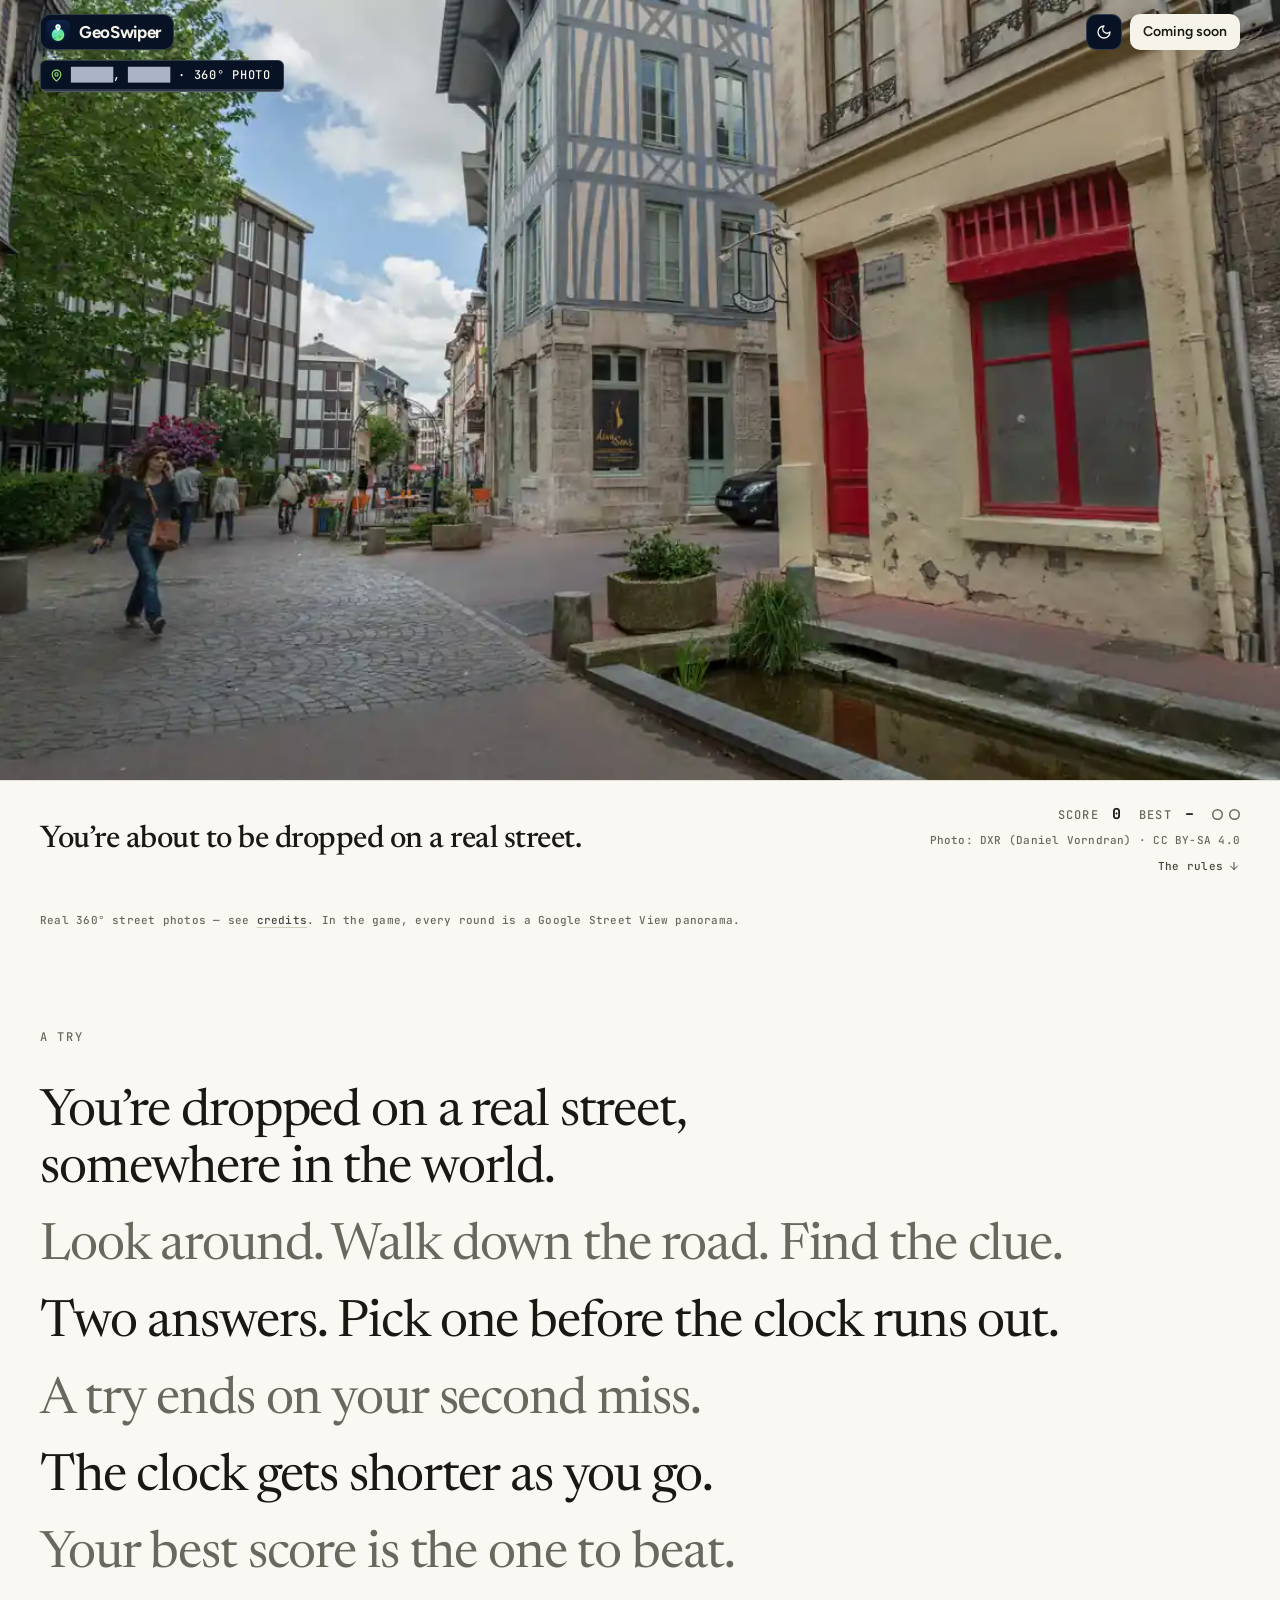
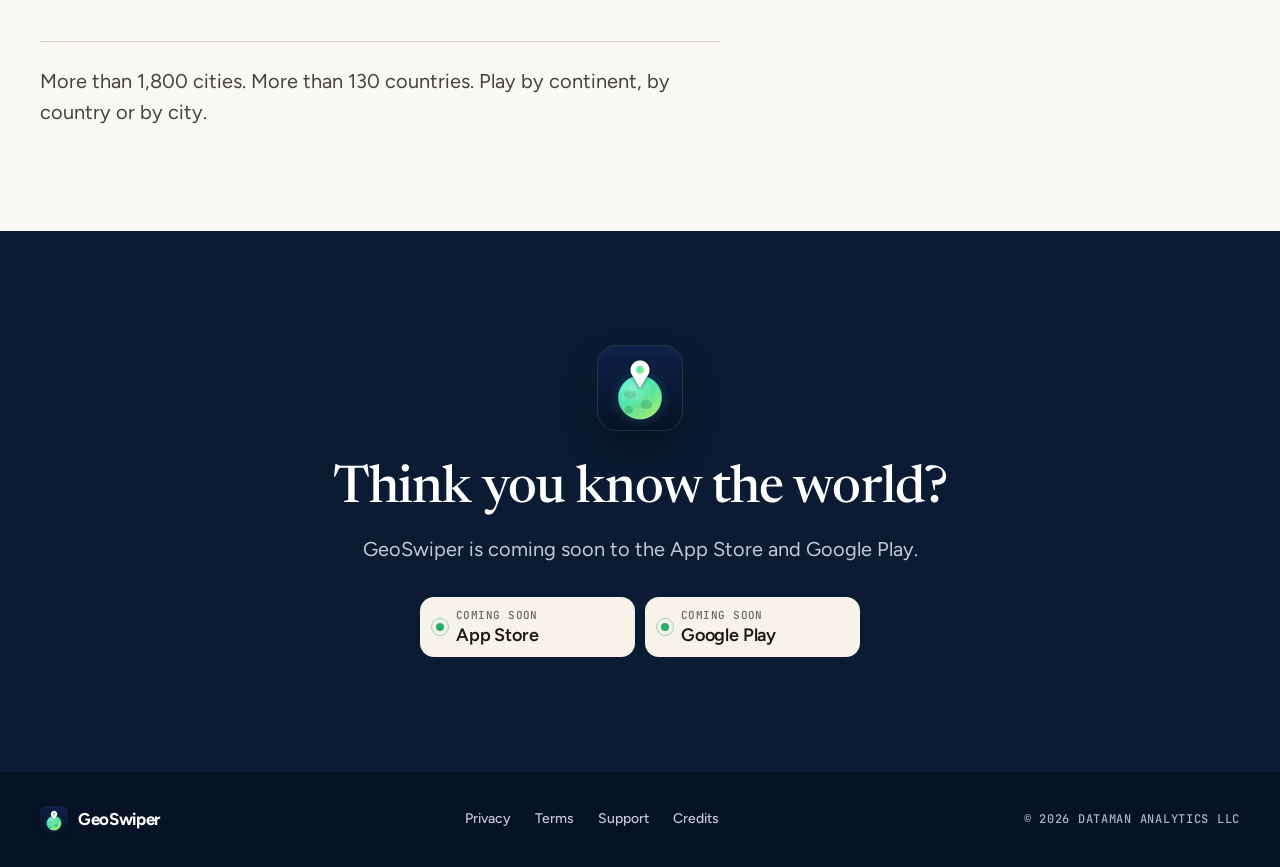
==== commit 237a19ba: "Rebuild the home page as one playable try with a real map fly-in The first screen is now the game: t" ====
--- a/index.html
+++ b/index.html
@@ -1,29 +1,31 @@
 <!doctype html>
-<html lang="en">
+<html lang="en" class="home">
 <head>
 <meta charset="utf-8">
-<meta name="viewport" content="width=device-width, initial-scale=1">
-<title>GeoSwiper — Guess where in the world you are</title>
-<meta name="description" content="A fast, fun geo-guessing game. Get dropped onto a real Street View panorama, read the clues, and tap your guess before the clock runs out. Race a rival, climb the ranks.">
+<meta name="viewport" content="width=device-width, initial-scale=1, viewport-fit=cover">
+<title>GeoSwiper: guess where on Earth you are</title>
+<meta name="description" content="GeoSwiper drops you onto a real street somewhere in the world. Look around, walk down the road, and pick one of two answers before the clock runs out. Coming soon to the App Store and Google Play.">
 <link rel="canonical" href="https://geoswiper.com/">
-<meta name="theme-color" content="#faf8f2" media="(prefers-color-scheme: light)">
-<meta name="theme-color" content="#131210" media="(prefers-color-scheme: dark)">
+<!-- the top of this page is the night window in both themes -->
+<meta name="theme-color" content="#071224" data-fixed>
 <meta name="color-scheme" content="light dark">
-<script>try{var t=localStorage.getItem("gs-theme");if(t==="light"||t==="dark")document.documentElement.setAttribute("data-theme",t)}catch(e){}</script>
+<!-- "js" puts the headline on the night window while assets/try.js is on its way. If that script
+     has not started the stage after four seconds, the class comes off and the page shows as shipped. -->
+<script>(function(r){r.classList.add("js");try{var t=localStorage.getItem("gs-theme");if(t==="light"||t==="dark")r.setAttribute("data-theme",t)}catch(e){}setTimeout(function(){var s=document.getElementById("stage");if(!s||s.getAttribute("data-state")==="static")r.classList.remove("js")},4000)})(document.documentElement)</script>
 <meta property="og:type" content="website">
 <meta property="og:site_name" content="GeoSwiper">
 <meta property="og:url" content="https://geoswiper.com/">
-<meta property="og:title" content="GeoSwiper — Guess where in the world you are">
-<meta property="og:description" content="Dropped anywhere on Earth. Pan the real street, beat the clock, outrace your rival.">
+<meta property="og:title" content="GeoSwiper: guess where on Earth you are">
+<meta property="og:description" content="Dropped somewhere on Earth. Look around the real street and pick one of two answers.">
 <meta property="og:image" content="https://geoswiper.com/assets/og.png">
 <meta property="og:image:width" content="1200">
 <meta property="og:image:height" content="630">
-<meta property="og:image:alt" content="GeoSwiper: guess where on Earth you are. Two real screens from the game beside the headline.">
+<meta property="og:image:alt" content="GeoSwiper: guess where on Earth you are.">
 <meta name="twitter:card" content="summary_large_image">
-<meta name="twitter:title" content="GeoSwiper — Guess where in the world you are">
-<meta name="twitter:description" content="Dropped anywhere on Earth. Pan the real street, beat the clock, outrace your rival.">
+<meta name="twitter:title" content="GeoSwiper: guess where on Earth you are">
+<meta name="twitter:description" content="Dropped somewhere on Earth. Look around the real street and pick one of two answers.">
 <meta name="twitter:image" content="https://geoswiper.com/assets/og.png">
-<meta name="twitter:image:alt" content="GeoSwiper: guess where on Earth you are. Two real screens from the game beside the headline.">
+<meta name="twitter:image:alt" content="GeoSwiper: guess where on Earth you are.">
 <link rel="icon" href="/favicon.ico" sizes="48x48">
 <link rel="icon" type="image/png" sizes="192x192" href="/icon-192.png">
 <link rel="apple-touch-icon" sizes="180x180" href="/apple-touch-icon.png">
@@ -34,6 +36,10 @@
      subset of just those letters. If the italic words change, update text= to match. -->
 <link href="https://fonts.googleapis.com/css2?family=Newsreader:ital,opsz,wght@1,6..72,400&amp;text=whereonEarth%20&amp;display=swap" rel="stylesheet">
 <link rel="stylesheet" href="/assets/site.css">
+<!-- maps-config.js sets the public, referrer-restricted Google Maps key. It ships empty: with no
+     key the page asks Google Maps for nothing and plays on the licensed photos (assets/try.js). -->
+<script src="/assets/maps-config.js" defer></script>
+<script src="/assets/try.js" defer></script>
 <script src="/assets/site.js" defer></script>
 </head>
 <body>
@@ -43,666 +49,120 @@
   <symbol id="i-check" viewBox="0 0 24 24"><path d="M20 6 9 17l-5-5"/></symbol>
   <symbol id="i-x" viewBox="0 0 24 24"><path d="M18 6 6 18"/><path d="m6 6 12 12"/></symbol>
   <symbol id="i-arrow-down" viewBox="0 0 24 24"><path d="M12 5v14"/><path d="m19 12-7 7-7-7"/></symbol>
-  <symbol id="i-menu" viewBox="0 0 24 24"><path d="M4 6h16"/><path d="M4 12h16"/><path d="M4 18h16"/></symbol>
+  <symbol id="i-arrow-right" viewBox="0 0 24 24"><path d="M5 12h14"/><path d="m12 5 7 7-7 7"/></symbol>
   <symbol id="i-sun" viewBox="0 0 24 24"><circle cx="12" cy="12" r="4"/><path d="M12 2v2"/><path d="M12 20v2"/><path d="m4.93 4.93 1.41 1.41"/><path d="m17.66 17.66 1.41 1.41"/><path d="M2 12h2"/><path d="M20 12h2"/><path d="m6.34 17.66-1.41 1.41"/><path d="m19.07 4.93-1.41 1.41"/></symbol>
   <symbol id="i-moon" viewBox="0 0 24 24"><path d="M12 3a6 6 0 0 0 9 9 9 9 0 1 1-9-9Z"/></symbol>
-  <symbol id="i-pause" viewBox="0 0 24 24"><rect x="6" y="4" width="4" height="16" rx="1"/><rect x="14" y="4" width="4" height="16" rx="1"/></symbol>
-  <symbol id="i-play" viewBox="0 0 24 24"><polygon points="6 3 20 12 6 21 6 3"/></symbol>
   <symbol id="i-pin" viewBox="0 0 24 24"><path d="M20 10c0 4.993-5.539 10.193-7.399 11.799a1 1 0 0 1-1.202 0C9.539 20.193 4 14.993 4 10a8 8 0 0 1 16 0"/><circle cx="12" cy="10" r="3"/></symbol>
-  <symbol id="i-zap" viewBox="0 0 24 24"><path d="M4 14a1 1 0 0 1-.78-1.63l9.9-10.2a.5.5 0 0 1 .86.46l-1.92 6.02A1 1 0 0 0 13 10h7a1 1 0 0 1 .78 1.63l-9.9 10.2a.5.5 0 0 1-.86-.46l1.92-6.02A1 1 0 0 0 11 14z"/></symbol>
-  <symbol id="i-trophy" viewBox="0 0 24 24"><path d="M6 9H4.5a2.5 2.5 0 0 1 0-5H6"/><path d="M18 9h1.5a2.5 2.5 0 0 0 0-5H18"/><path d="M4 22h16"/><path d="M10 14.66V17c0 .55-.47.98-.97 1.21C7.85 18.75 7 20.24 7 22"/><path d="M14 14.66V17c0 .55.47.98.97 1.21C16.15 18.75 17 20.24 17 22"/><path d="M18 2H6v7a6 6 0 0 0 12 0V2Z"/></symbol>
-  <symbol id="i-flame" viewBox="0 0 24 24"><path d="M8.5 14.5A2.5 2.5 0 0 0 11 12c0-1.38-.5-2-1-3-1.072-2.143-.224-4.054 2-6 .5 2.5 2 4.9 4 6.5 2 1.6 3 3.5 3 5.5a7 7 0 1 1-14 0c0-1.153.433-2.294 1-3a2.5 2.5 0 0 0 2.5 2.5z"/></symbol>
-  <symbol id="i-earth" viewBox="0 0 24 24"><path d="M21.54 15H17a2 2 0 0 0-2 2v4.54"/><path d="M7 3.34V5a3 3 0 0 0 3 3 2 2 0 0 1 2 2c0 1.1.9 2 2 2a2 2 0 0 0 2-2c0-1.1.9-2 2-2h3.17"/><path d="M11 21.95V18a2 2 0 0 0-2-2 2 2 0 0 1-2-2v-1a2 2 0 0 0-2-2H2.05"/><circle cx="12" cy="12" r="10"/></symbol>
   <symbol id="i-pointer" viewBox="0 0 24 24"><path d="M22 14a8 8 0 0 1-8 8"/><path d="M18 11v-1a2 2 0 0 0-2-2a2 2 0 0 0-2 2"/><path d="M14 10V9a2 2 0 0 0-2-2a2 2 0 0 0-2 2v1"/><path d="M10 9.5V4a2 2 0 0 0-2-2a2 2 0 0 0-2 2v10"/><path d="M18 11a2 2 0 1 1 4 0v3a8 8 0 0 1-8 8h-2c-2.8 0-4.5-.86-5.99-2.34l-3.6-3.6a2 2 0 0 1 2.83-2.82L7 15"/></symbol>
+  <symbol id="i-skip-forward" viewBox="0 0 24 24"><path d="M5 5.5v13a1 1 0 0 0 1.6.8l8.7-6.5a1 1 0 0 0 0-1.6L6.6 4.7A1 1 0 0 0 5 5.5Z"/><path d="M19 5v14"/></symbol>
+  <symbol id="i-timer" viewBox="0 0 24 24"><path d="M10 2h4"/><path d="m12 14 3-3"/><circle cx="12" cy="14" r="8"/></symbol>
+  <symbol id="i-rotate" viewBox="0 0 24 24"><path d="M3 12a9 9 0 1 0 9-9 9.75 9.75 0 0 0-6.74 2.74L3 8"/><path d="M3 3v5h5"/></symbol>
 </svg>
 
-<a class="skip" href="#main">Skip to content</a>
-
-<header class="site-header">
-  <div class="wrap bar">
-    <a class="brand" href="/" aria-label="GeoSwiper home"><picture><source srcset="/assets/icon-96.webp" type="image/webp"><img src="/icon-192.png" width="192" height="192" alt=""></picture> GeoSwiper</a>
-    <nav class="nav-links" aria-label="Primary">
-      <a href="#how">How it works</a>
-      <a href="#decks">Decks</a>
-      <a href="#features">Features</a>
-    </nav>
-    <button type="button" class="iconbtn theme-toggle" data-theme-toggle hidden aria-label="Switch to dark theme"><svg class="i"><use href="#i-moon"/></svg></button>
-    <a class="btn btn--ink btn--sm" href="#get">Coming soon</a>
-    <details class="nav-more">
-      <summary aria-label="Menu"><svg class="i"><use href="#i-menu"/></svg></summary>
-      <nav aria-label="Primary, compact">
-        <a href="#how">How it works</a>
-        <a href="#decks">Decks</a>
-        <a href="#features">Features</a>
-        <button type="button" class="nav-theme" data-theme-toggle hidden><svg class="i"><use href="#i-moon"/></svg><span data-theme-label>Dark theme</span></button>
-      </nav>
-    </details>
-  </div>
-</header>
+<a class="skip" href="#rules">Skip to content</a>
 
 <main id="main">
 
-<!-- ───────── Hero ───────── -->
-<section class="hero">
-  <!-- Source order is the reading order on a phone: headline, the round, the sentence,
-       the stores. On wide screens the grid lifts the round into the second column. -->
-  <div class="wrap hero-copy">
-    <p class="eyebrow"><i class="dot dot--lime"></i>30 seconds. Two answers. One rival.</p>
-    <h1>Guess <em>where on Earth</em> you are.</h1>
+<!-- ───────── The stage: a window onto the world, and a dock for the words ─────────
+     As shipped (and with no JavaScript) this is a real street photo and the headline.
+     With JavaScript, assets/try.js plays one try of GeoSwiper here. With a Google Maps key it is
+     Google's 3D map and live Street View (assets/flyin.js); with none it is the licensed photos
+     (assets/pano.js). Nothing of ours sits on the picture except the small chips of the top band. -->
+<section class="stage" id="stage" data-state="static" data-phase="title" data-layer="photo" aria-label="Play a round of GeoSwiper">
+  <a class="skip skip--stage" href="#answers">Skip to the two answers</a>
 
-    <figure class="stage">
-      <div class="stage-plate">
-        <div class="seg" data-seg hidden role="group" aria-label="Demo deck">
-          <span class="seg-label" aria-hidden="true">Deck</span>
-          <button type="button" class="is-on" data-go="0" aria-pressed="true">Cities</button>
-          <button type="button" data-go="1" aria-pressed="false">US States</button>
-          <button type="button" data-go="2" aria-pressed="false">Countries</button>
-        </div>
+  <div class="band">
+    <div class="band-row">
+      <a class="chip chip--brand" href="/" aria-label="GeoSwiper home"><picture><source srcset="/assets/icon-96.webp" type="image/webp"><img src="/icon-192.png" width="192" height="192" alt=""></picture>GeoSwiper</a>
+      <span class="band-gap"></span>
+      <button type="button" class="chip" id="skip" hidden><svg class="i" aria-hidden="true"><use href="#i-skip-forward"/></svg><span>Skip the fall</span></button>
+      <button type="button" class="chip" id="clock" role="switch" aria-checked="true" aria-label="Clock" hidden><svg class="i" aria-hidden="true"><use href="#i-timer"/></svg><span id="clock-label" aria-hidden="true">Clock on</span></button>
+      <button type="button" class="chip chip--icon" data-theme-toggle hidden aria-label="Switch to dark theme"><svg class="i" aria-hidden="true"><use href="#i-moon"/></svg></button>
+      <a class="chip chip--cta" href="#get">Coming soon</a>
+    </div>
+    <div class="band-row">
+      <p class="slate" id="slate"><span class="vh" id="slate-sr">Location hidden until you answer.</span><span class="slate-line" aria-hidden="true"><svg class="i"><use href="#i-pin"/></svg><span id="slate-text">██████, ██████ · 360° PHOTO</span></span><i class="hair" aria-hidden="true"><b id="hair"></b></i></p>
+      <p class="chip chip--coach" id="coach" hidden><svg class="i" aria-hidden="true"><use href="#i-pointer"/></svg><span></span></p>
+    </div>
+  </div>
 
-        <svg class="stage-globe" viewBox="0 0 600 600" aria-hidden="true">
-          <defs>
-            <linearGradient id="sg-fill" x1=".15" y1=".05" x2=".85" y2=".95"><stop offset="0" stop-color="#34ecc6"/><stop offset=".55" stop-color="#6ce6a2"/><stop offset="1" stop-color="#a6ee73"/></linearGradient>
-            <radialGradient id="sg-rim" cx=".32" cy=".16" r=".9"><stop offset="0" stop-color="#fff" stop-opacity=".4"/><stop offset=".55" stop-color="#fff" stop-opacity="0"/></radialGradient>
-            <clipPath id="sg-clip"><circle cx="300" cy="300" r="298"/></clipPath>
-          </defs>
-          <circle cx="300" cy="300" r="298" fill="url(#sg-fill)"/>
-          <g clip-path="url(#sg-clip)">
-            <g fill="#2a9a63" fill-opacity=".4">
-              <path d="M70 168q58-46 134-20 54 30 12 78-66 46-138 14-54-40-8-72Z"/>
-              <path d="M398 92q70-22 112 30 32 54-34 80-74 22-106-30-24-58 28-80Z"/>
-              <path d="M236 262q64-10 84 44 10 54-52 64-66 8-76-44-8-54 44-64Z"/>
-              <path d="M452 300q52-14 76 26 18 44-30 60-56 14-76-28-12-44 30-58Z"/>
-            </g>
-            <g fill="none" stroke="#fff" stroke-opacity=".42" stroke-width="1.6">
-              <ellipse cx="300" cy="300" rx="112" ry="298"/><ellipse cx="300" cy="300" rx="222" ry="298"/>
-              <path d="M2 300h596"/><path d="M34 172q266-76 532 0"/><path d="M34 428q266 76 532 0"/><path d="M118 70q182-40 364 0"/>
-            </g>
-            <circle cx="300" cy="300" r="298" fill="url(#sg-rim)"/>
-          </g>
-        </svg>
+  <div class="window" id="window">
+    <!-- the licensed photo: first paint, no JavaScript, and every time Google is not there -->
+    <div class="layer pano" id="photo">
+      <picture>
+        <source media="(max-aspect-ratio:1/1)" srcset="/assets/panos/rouen-still-480.webp 480w, /assets/panos/rouen-still.webp 780w" sizes="100vw" width="780" height="1690" type="image/webp">
+        <img class="pano-still" src="/assets/panos/rouen-wide.webp" width="1680" height="700" alt="Real 360° street photo: a cobbled old-town street lined with half-timbered houses." decoding="async" fetchpriority="high">
+      </picture>
+    </div>
+    <!-- Google's own layers, created at most once per page view. The page styles only these two
+         host boxes, never anything Google draws inside them. -->
+    <div class="layer" id="pano" hidden></div>
+    <div class="layer" id="map3d" hidden></div>
+    <div id="shield" hidden></div>
+    <div id="curtain" hidden></div>
+  </div>
 
-        <div class="phones">
-          <div class="phone phone--back phone--l" aria-hidden="true">
-            <picture class="phone-screen">
-              <source srcset="/assets/screens/g3.webp" type="image/webp">
-              <img src="/g3.png" width="506" height="1100" alt="">
-            </picture>
-          </div>
-          <div class="phone phone--back phone--r" aria-hidden="true">
-            <picture class="phone-screen">
-              <source srcset="/assets/screens/g4.webp" type="image/webp">
-              <img src="/g4.png" width="506" height="1100" alt="">
-            </picture>
-          </div>
+  <div class="dock" id="dock">
+    <div class="dock-say">
+      <h1 id="title">Guess <em>where on Earth</em> you are.</h1>
+      <p class="say" id="say" hidden></p>
+      <p class="sub" id="sub" hidden></p>
+      <p class="sub sub--hint" id="hint" hidden>Press 1 or 2</p>
+      <p class="sub sub--coach" id="coach2" hidden></p>
+    </div>
+    <div class="dock-act" id="answers" tabindex="-1">
+      <div class="nojs">
+        <p class="say">Rouen or Strasbourg?</p>
+        <details><summary>See the answer</summary><p>Rouen, France.</p></details>
+      </div>
+      <button type="button" class="btn btn--go" id="drop" hidden>Drop me in <svg class="i" aria-hidden="true"><use href="#i-arrow-down"/></svg></button>
+      <div class="plates" id="plates" role="group" aria-label="Where are you?" hidden>
+        <button type="button" class="plate" data-ans="1"><i class="cc" aria-hidden="true">FR</i><span class="plate-name">Rouen</span><svg class="i plate-ok" aria-hidden="true"><use href="#i-check"/></svg><svg class="i plate-no" aria-hidden="true"><use href="#i-x"/></svg></button>
+        <button type="button" class="plate" data-ans="2"><i class="cc" aria-hidden="true">FR</i><span class="plate-name">Strasbourg</span><svg class="i plate-ok" aria-hidden="true"><use href="#i-check"/></svg><svg class="i plate-no" aria-hidden="true"><use href="#i-x"/></svg></button>
+      </div>
+      <button type="button" class="btn btn--go" id="next" hidden>Next place <svg class="i" aria-hidden="true"><use href="#i-arrow-right"/></svg></button>
+      <div class="ends" id="ends" hidden>
+        <button type="button" class="btn btn--go" id="again"><svg class="i" aria-hidden="true"><use href="#i-rotate"/></svg><span>Try again</span></button>
+        <a class="btn btn--line" id="soon" href="#get">The app is coming soon</a>
+      </div>
+    </div>
+    <div class="dock-meta">
+      <p class="score" id="score"><span>Score <b id="sc">0</b></span><span class="best">Best <b id="bs">–</b></span><span class="pips" id="pips"><i></i><i></i><span class="vh" id="pips-sr">No misses.</span></span></p>
+      <a class="credit" id="credit" href="/credits/#photos"><span>Photo: DXR (Daniel Vorndran)</span> · <span>CC BY-SA 4.0</span></a>
+      <span class="credit credit--g" id="gterms" hidden>Google Maps <a href="https://maps.google.com/help/terms_maps/">terms</a> · <a href="https://policies.google.com/privacy">privacy</a></span>
+      <a class="ruleslink" href="#rules">The rules <svg class="i" aria-hidden="true"><use href="#i-arrow-down"/></svg></a>
+    </div>
+  </div>
+  <p class="vh" id="live" role="status" aria-live="polite"></p>
+</section>
 
-          <div class="phone phone--main">
-            <div class="phone-screen">
-              <div class="gs" data-demo data-pick="a" role="group" aria-label="A GeoSwiper round, illustrated: a street scene, a countdown timer and two answers to tap.">
-                <div class="gs-status" aria-hidden="true"><span class="gs-clock">09:41</span><i class="gs-island"></i>
-                  <svg class="gs-sys" viewBox="0 0 58 14"><g fill="#fff"><rect x="0" y="9" width="3" height="4" rx=".8"/><rect x="5" y="6.5" width="3" height="6.5" rx=".8"/><rect x="10" y="4" width="3" height="9" rx=".8"/><rect x="15" y="1.5" width="3" height="11.5" rx=".8"/></g><path d="M24.5 6.2a8 8 0 0 1 11 0M27 9a4.4 4.4 0 0 1 6 0" fill="none" stroke="#fff" stroke-width="1.9" stroke-linecap="round"/><circle cx="30" cy="12" r="1.3" fill="#fff"/><rect x="40.6" y="2.1" width="15" height="10" rx="3" fill="none" stroke="#fff" stroke-opacity=".5" stroke-width="1.2"/><rect x="42.3" y="3.8" width="11.6" height="6.6" rx="1.6" fill="#35d06f"/></svg>
-                </div>
-                <div class="gs-hud" aria-hidden="true">
-                  <div class="gs-who gs-who--you"><b>YOU</b><span>0</span></div>
-                  <div class="gs-who gs-who--rival"><b>RIVAL</b><span>0</span></div>
-                </div>
-                <div class="gs-track" aria-hidden="true"><i></i></div>
+<p class="wrap cap" id="cap"><span id="cap-photo">Real 360° street photos — see <a href="/credits/#photos">credits</a>. </span><span id="cap-game">In the game, every round is a Google Street View panorama.</span><span id="cap-google" hidden>Map and Street View by Google, live. Use is subject to Google’s <a href="https://maps.google.com/help/terms_maps/">terms</a> and <a href="https://policies.google.com/privacy">privacy policy</a>.</span></p>
 
-                <div class="gs-card">
-                  <!-- Scene 1: a hillside city street with a tram -->
-                  <svg class="gs-scene is-on" viewBox="0 0 240 410" preserveAspectRatio="xMidYMid slice" role="img" aria-label="Illustrated street: a steep city lane between tiled houses, with a yellow tram climbing towards you.">
-                    <defs>
-                      <linearGradient id="lx-sky" x1="0" y1="0" x2="0" y2="1"><stop offset="0" stop-color="#6fc3ee"/><stop offset=".5" stop-color="#c4e6f4"/><stop offset=".62" stop-color="#fbe8cb"/></linearGradient>
-                      <pattern id="lx-tile" width="8" height="8" patternUnits="userSpaceOnUse"><rect width="8" height="8" fill="#4f9bd0"/><circle cx="4" cy="4" r="1.5" fill="#d9eefb"/></pattern>
-                    </defs>
-                    <rect width="240" height="410" fill="url(#lx-sky)"/>
-                    <circle cx="150" cy="66" r="15" fill="#fff6d2"/>
-                    <path d="M0 208q40-18 84-6t86-6 70 8v30H0Z" fill="#9cc89d"/>
-                    <rect y="216" width="240" height="20" fill="#56abd4"/>
-                    <!-- far buildings -->
-                    <rect x="86" y="172" width="25" height="240" fill="#f6ead2"/><path d="M84 173h29l-3-8H84Z" fill="#c9573c"/>
-                    <g fill="#5a8296"><rect x="91" y="181" width="5" height="9"/><rect x="100" y="181" width="5" height="9"/><rect x="91" y="197" width="5" height="9"/><rect x="100" y="197" width="5" height="9"/><rect x="91" y="213" width="5" height="9"/><rect x="100" y="213" width="5" height="9"/></g>
-                    <rect x="129" y="164" width="26" height="248" fill="#ef9a9a"/><path d="M127 165h30v-8h-27Z" fill="#b84b35"/>
-                    <g fill="#fff3e0"><rect x="134" y="174" width="5" height="9"/><rect x="144" y="174" width="5" height="9"/><rect x="134" y="190" width="5" height="9"/><rect x="144" y="190" width="5" height="9"/><rect x="134" y="206" width="5" height="9"/><rect x="144" y="206" width="5" height="9"/></g>
-                    <!-- mid buildings -->
-                    <rect x="50" y="130" width="46" height="282" fill="#f08a63"/><path d="M48 131h50l-5-11H48Z" fill="#b84b35"/>
-                    <g fill="#fdebd0"><rect x="59" y="144" width="10" height="16"/><rect x="77" y="144" width="10" height="16"/><rect x="59" y="172" width="10" height="16"/><rect x="77" y="172" width="10" height="16"/><rect x="59" y="200" width="10" height="16"/><rect x="77" y="200" width="10" height="16"/><rect x="59" y="228" width="10" height="16"/><rect x="77" y="228" width="10" height="16"/></g>
-                    <rect x="144" y="118" width="46" height="294" fill="#f7e2ac"/><path d="M142 119h50v-11h-45Z" fill="#c9573c"/>
-                    <g fill="#5a8296"><rect x="152" y="132" width="10" height="16"/><rect x="170" y="132" width="10" height="16"/><rect x="152" y="160" width="10" height="16"/><rect x="170" y="160" width="10" height="16"/><rect x="152" y="188" width="10" height="16"/><rect x="170" y="188" width="10" height="16"/><rect x="152" y="216" width="10" height="16"/><rect x="170" y="216" width="10" height="16"/></g>
-                    <!-- street + rails -->
-                    <polygon points="56,410 184,410 131,234 109,234" fill="#dccfb8"/>
-                    <g stroke="#c9bba2" stroke-width="1.4" opacity=".8"><path d="M101 262h38M94 292h52M85 328h70M74 368h92"/></g>
-                    <path d="M99 410 116 234M141 410 124 234" stroke="#9a8d78" stroke-width="2.2" fill="none"/>
-                    <!-- near buildings -->
-                    <rect x="-4" y="70" width="66" height="344" fill="#f4bd45"/><path d="M-6 71h70l-7-14H-6Z" fill="#c9573c"/>
-                    <g fill="#2f5568" stroke="#fff3d6" stroke-width="2.4"><rect x="7" y="90" width="16" height="24"/><rect x="33" y="90" width="16" height="24"/><rect x="7" y="134" width="16" height="24"/><rect x="33" y="134" width="16" height="24"/><rect x="7" y="178" width="16" height="24"/><rect x="33" y="178" width="16" height="24"/><rect x="7" y="222" width="16" height="24"/><rect x="33" y="222" width="16" height="24"/><rect x="7" y="266" width="16" height="24"/><rect x="33" y="266" width="16" height="24"/></g>
-                    <g stroke="#3b3b3b" stroke-width="2" stroke-linecap="round"><path d="M4 160h22M30 160h22M4 248h22M30 248h22"/></g>
-                    <path d="M18 414v-64a12 12 0 0 1 24 0v64Z" fill="#7a3e2a"/>
-                    <rect x="178" y="56" width="66" height="358" fill="url(#lx-tile)"/><path d="M176 57h70V43h-63Z" fill="#c9573c"/>
-                    <g fill="#2f5568" stroke="#f7f1e1" stroke-width="2.6"><rect x="189" y="76" width="16" height="24"/><rect x="215" y="76" width="16" height="24"/><rect x="189" y="120" width="16" height="24"/><rect x="215" y="120" width="16" height="24"/><rect x="189" y="164" width="16" height="24"/><rect x="215" y="164" width="16" height="24"/><rect x="189" y="208" width="16" height="24"/><rect x="215" y="208" width="16" height="24"/><rect x="189" y="252" width="16" height="24"/><rect x="215" y="252" width="16" height="24"/></g>
-                    <path d="M196 414v-58a12 12 0 0 1 24 0v58Z" fill="#234a5e"/>
-                    <!-- wires -->
-                    <path d="M-4 148q124 44 248-12M-4 100q124 46 248-18" fill="none" stroke="#3f3f3f" stroke-width=".9" opacity=".65"/>
-                    <!-- tram -->
-                    <ellipse cx="120" cy="341" rx="27" ry="3.6" fill="#1d1d1d" opacity=".18"/>
-                    <path d="M120 266v-58" stroke="#3a3a3a" stroke-width="1.4"/>
-                    <rect x="96" y="262" width="48" height="9" rx="4.5" fill="#fbf5e4"/>
-                    <rect x="98" y="268" width="44" height="68" rx="7" fill="#f6c32c"/>
-                    <path d="M98 312h44v17a7 7 0 0 1-7 7h-30a7 7 0 0 1-7-7Z" fill="#e2a41a"/>
-                    <rect x="103" y="278" width="34" height="25" rx="3" fill="#27485c"/>
-                    <path d="M120 278v25" stroke="#f6c32c" stroke-width="2"/>
-                    <rect x="110" y="271.5" width="20" height="4" rx="2" fill="#27485c"/>
-                    <circle cx="120" cy="320" r="4.6" fill="#fffbe0"/>
-                    <rect x="102" y="334" width="36" height="5" rx="2.5" fill="#3a3a3a"/>
-                  </svg>
-
-                  <!-- Scene 2: a desert highway under mesas -->
-                  <svg class="gs-scene" viewBox="0 0 240 410" preserveAspectRatio="xMidYMid slice" role="img" aria-hidden="true" aria-label="Illustrated street: an empty desert highway running towards red mesas.">
-                    <defs><linearGradient id="nm-sky" x1="0" y1="0" x2="0" y2="1"><stop offset="0" stop-color="#35aee6"/><stop offset=".42" stop-color="#a5dcf0"/><stop offset=".6" stop-color="#fbe9c6"/></linearGradient></defs>
-                    <rect width="240" height="410" fill="url(#nm-sky)"/>
-                    <g fill="#fff"><rect x="22" y="122" width="62" height="15" rx="7.5"/><rect x="40" y="111" width="34" height="15" rx="7.5"/><rect x="150" y="152" width="52" height="13" rx="6.5"/><rect x="166" y="142" width="28" height="13" rx="6.5"/></g>
-                    <path d="M0 234 30 212l32 14 34-20 34 18 38-16 36 14 36-12v36H0Z" fill="#8fb0cf"/>
-                    <path d="M150 246l10-44 12-8h42l10 12 20 8v32Z" fill="#cc6e42"/>
-                    <path d="M157 218h87M153 232h91" stroke="#e6966a" stroke-width="2.6" opacity=".65"/>
-                    <path d="M-4 246v-68l18-8h52l12 14 14 62Z" fill="#b6532e"/>
-                    <path d="M66 170l12 14 14 62H74Z" fill="#8f3f22"/>
-                    <path d="M-4 198h76M-4 216h80" stroke="#d27a4c" stroke-width="3" opacity=".55"/>
-                    <rect y="244" width="240" height="170" fill="#e8c58b"/>
-                    <path d="M0 266q60-12 120 0t120-4v22H0Z" fill="#dcb26f" opacity=".7"/>
-                    <path d="M0 330q70-14 240 6v84H0Z" fill="#dcb26f" opacity=".45"/>
-                    <polygon points="82,410 158,410 124,244 116,244" fill="#4b4b52"/>
-                    <polygon points="82,410 86.500,410 116.700,244 116,244" fill="#f3efe2"/>
-                    <polygon points="153.500,410 158,410 124,244 123.300,244" fill="#f3efe2"/>
-                    <g fill="#f6c531"><polygon points="118.400,410 121.600,410 121.100,380 118.900,380"/><polygon points="119.100,362 120.900,362 120.700,340 119.300,340"/><polygon points="119.400,326 120.600,326 120.500,310 119.500,310"/><polygon points="119.600,299 120.400,299 120.300,287 119.700,287"/><polygon points="119.700,279 120.300,279 120.200,268 119.800,268"/></g>
-                    <g stroke="#5a3d2b" stroke-linecap="round" fill="none"><path d="M42 394v-94M33 312h18" stroke-width="3"/><path d="M78 324v-50M72.500 281h11" stroke-width="2"/><path d="M97 288v-29M94 262h6" stroke-width="1.4"/><path d="M42 312q22-6 36-31 9-12 19-19" stroke-width=".8"/></g>
-                    <path d="M186 376v-56" stroke="#6b6b6b" stroke-width="3" stroke-linecap="round"/>
-                    <rect x="170" y="290" width="32" height="32" rx="4" transform="rotate(45 186 306)" fill="#f6c531" stroke="#2a2a2a" stroke-width="2"/>
-                    <path d="M180 313q0-12 11-12M187.500 296.500l4.500 4.500-4.500 4.500" fill="none" stroke="#2a2a2a" stroke-width="2.4" stroke-linecap="round" stroke-linejoin="round"/>
-                    <g fill="#7d9150"><circle cx="22" cy="352" r="9"/><circle cx="33" cy="356" r="7"/><circle cx="208" cy="270" r="5"/><circle cx="62" cy="272" r="4"/><circle cx="216" cy="390" r="11"/><circle cx="229" cy="394" r="8"/><circle cx="142" cy="258" r="3"/></g>
-                  </svg>
-
-                  <!-- Scene 3: a shrine gate under a snow-capped mountain -->
-                  <svg class="gs-scene" viewBox="0 0 240 410" preserveAspectRatio="xMidYMid slice" role="img" aria-hidden="true" aria-label="Illustrated street: a lane through a red shrine gate, cherry blossom either side, a snow-capped mountain behind.">
-                    <defs><linearGradient id="jp-sky" x1="0" y1="0" x2="0" y2="1"><stop offset="0" stop-color="#74beec"/><stop offset=".4" stop-color="#cde6f4"/><stop offset=".62" stop-color="#ffdccb"/></linearGradient></defs>
-                    <rect width="240" height="410" fill="url(#jp-sky)"/>
-                    <circle cx="188" cy="148" r="15" fill="#f2553f"/>
-                    <path d="M14 256 98 124q22-12 44 0l84 132Z" fill="#6c83c7"/>
-                    <path d="M98 124q22-12 44 0l15 24-13-8-10 14-12-14-12 16-10-14-14 8Z" fill="#fff"/>
-                    <path d="M0 252q40-26 86-6t84-4 70-4v38H0Z" fill="#5fb07c"/>
-                    <path d="M0 268q60-18 120-4t120-6v32H0Z" fill="#3f8f5f"/>
-                    <rect y="284" width="240" height="126" fill="#86b97f"/>
-                    <!-- timber house, left -->
-                    <rect x="-4" y="250" width="72" height="166" fill="#7a5038"/>
-                    <path d="M4 336v80M16 336v80M28 336v80M40 336v80M52 336v80" stroke="#5f3c29" stroke-width="2"/>
-                    <path d="M-8 252q36-26 82 0l-5 10H-8Z" fill="#2f3a4c"/>
-                    <rect x="6" y="276" width="46" height="48" fill="#f8e8c0"/>
-                    <path d="M17.500 276v48M29 276v48M40.500 276v48M6 300h46" stroke="#7a5038" stroke-width="1.600"/>
-                    <path d="M60 262v12" stroke="#2c2c2c" stroke-width="1.200"/><ellipse cx="60" cy="285" rx="7" ry="10" fill="#e2472f"/><rect x="56" y="273" width="8" height="3" rx="1" fill="#2c2c2c"/><rect x="56" y="294" width="8" height="3" rx="1" fill="#2c2c2c"/>
-                    <!-- shop, right -->
-                    <rect x="172" y="238" width="72" height="178" fill="#f1e3c6"/>
-                    <rect x="172" y="334" width="72" height="82" fill="#7a5038"/>
-                    <path d="M184 334v82M196 334v82M208 334v82M220 334v82M232 334v82" stroke="#5f3c29" stroke-width="2"/>
-                    <path d="M164 240q42-28 84 0v10h-79Z" fill="#2f3a4c"/>
-                    <rect x="194" y="284" width="36" height="26" fill="#2b4a80"/><path d="M206 284v26M218 284v26" stroke="#f1e3c6" stroke-width="1.400"/><circle cx="212" cy="296" r="3.400" fill="#f1e3c6"/>
-                    <rect x="177" y="262" width="12" height="50" rx="1.500" fill="#2a2a2a"/><g fill="#f4ead6"><rect x="180" y="268" width="6" height="2.400"/><rect x="180" y="275" width="6" height="6" rx="1"/><rect x="180" y="286" width="6" height="2.400"/><rect x="180" y="293" width="6" height="6" rx="3"/><rect x="180" y="303" width="6" height="2.400"/></g>
-                    <!-- lane -->
-                    <polygon points="60,410 180,410 133,268 107,268" fill="#cbc6bb"/>
-                    <g stroke="#b3ada1" stroke-width="1.400"><path d="M100 290h40M93 314h54M84 344h72M74 378h92"/></g>
-                    <!-- gate -->
-                    <g fill="#e2472f"><rect x="85" y="218" width="10" height="120" rx="1"/><rect x="145" y="218" width="10" height="120" rx="1"/><rect x="78" y="236" width="84" height="8" rx="1"/><rect x="115" y="214" width="10" height="22"/></g>
-                    <path d="M66 206q54 10 108 0l4-10q-58 10-116 0Z" fill="#e2472f"/>
-                    <path d="M62 196q58 10 116 0l1-6q-59 10-118 0Z" fill="#2c2c2c"/>
-                    <rect x="82.500" y="332" width="15" height="8" rx="1" fill="#2c2c2c"/><rect x="142.500" y="332" width="15" height="8" rx="1" fill="#2c2c2c"/>
-                    <!-- blossom -->
-                    <path d="M30 340q5-44-4-76" stroke="#5a3c2e" stroke-width="4" fill="none" stroke-linecap="round"/>
-                    <g fill="#f59dbd"><circle cx="18" cy="248" r="19"/><circle cx="42" cy="240" r="16"/><circle cx="28" cy="222" r="15"/><circle cx="6" cy="226" r="12"/></g>
-                    <g fill="#fcc9da"><circle cx="24" cy="236" r="9"/><circle cx="44" cy="232" r="7"/><circle cx="10" cy="248" r="6"/></g>
-                    <path d="M234 352q-8-70 0-122" stroke="#5a3c2e" stroke-width="4" fill="none" stroke-linecap="round"/>
-                    <g fill="#f59dbd"><circle cx="228" cy="212" r="19"/><circle cx="208" cy="204" r="13"/><circle cx="240" cy="194" r="15"/><circle cx="224" cy="188" r="13"/></g>
-                    <g fill="#fcc9da"><circle cx="220" cy="202" r="8"/><circle cx="236" cy="212" r="6"/></g>
-                    <g fill="#f59dbd"><ellipse cx="104" cy="360" rx="3" ry="1.600"/><ellipse cx="138" cy="338" rx="2.600" ry="1.400"/><ellipse cx="126" cy="388" rx="3.200" ry="1.700"/><ellipse cx="92" cy="392" rx="2.800" ry="1.500"/><ellipse cx="150" cy="372" rx="3" ry="1.600"/></g>
-                  </svg>
-
-                  <div class="gs-top" aria-hidden="true">
-                    <div class="gs-col"><span class="gs-pill">Score 500</span><span class="gs-diff"><i></i>EASY</span></div>
-                    <div class="gs-col gs-col--r"><span class="gs-pill gs-time"><span data-time>30</span>s</span><span class="gs-pill gs-count">1/20</span></div>
-                  </div>
-                  <svg class="gs-walk" viewBox="0 0 60 34" aria-hidden="true"><path d="M30 3 46 13l-5 4-11-6-11 6-5-4Z" fill="#fff"/><path d="M30 17 44 26l-4.500 3.500L30 24l-9.500 5.500L16 26Z" fill="#fff" opacity=".8"/></svg>
-                  <span class="gs-hint" aria-hidden="true"><svg class="i"><use href="#i-pointer"/></svg>Drag to look around</span>
-                </div>
-
-                <div class="gs-answers">
-                  <button type="button" class="gs-ans" data-ans="a" disabled><i class="gs-code" data-code aria-hidden="true">PT</i><span data-label>Lisbon</span><svg class="i gs-ok" aria-hidden="true"><use href="#i-check"/></svg><svg class="i gs-no" aria-hidden="true"><use href="#i-x"/></svg></button>
-                  <button type="button" class="gs-ans" data-ans="b" disabled><i class="gs-code" data-code aria-hidden="true">PE</i><span data-label>Lima</span><svg class="i gs-ok" aria-hidden="true"><use href="#i-check"/></svg><svg class="i gs-no" aria-hidden="true"><use href="#i-x"/></svg></button>
-                </div>
-                <i class="gs-touch" aria-hidden="true"></i>
-
-                <picture class="gs-shot" data-shot="result">
-                  <source srcset="/assets/screens/g2.webp" type="image/webp">
-                  <img src="/g2.png" width="506" height="1100" alt="" decoding="async">
-                </picture>
-                <picture class="gs-shot" data-shot="intro">
-                  <source srcset="/assets/screens/g1.webp" type="image/webp">
-                  <img src="/g1.png" width="506" height="1100" alt="" decoding="async">
-                </picture>
-              </div>
-            </div>
-          </div>
-        </div>
-      </div>
-      <p class="vh" data-say aria-live="polite"></p>
-      <figcaption class="stage-cap">
-        <span><b data-try hidden>Try it: tap an answer.</b> Scene illustrated. In the game, every round is a real Street View panorama.</span>
-        <button type="button" class="iconbtn" data-pause hidden aria-label="Pause the demo"><svg class="i"><use href="#i-pause"/></svg></button>
-      </figcaption>
-    </figure>
-
-    <p class="lede">You're dropped onto a real street somewhere in the world. Pan around, hunt for clues, and tap your guess before the clock hits zero — while you race a rival to the finish.</p>
-
-    <div class="getcard" id="get">
-      <ul class="plaques" aria-label="Availability">
-        <li class="plaque"><i class="plaque-dot"></i><span><small>Coming soon</small><b>App Store</b></span></li>
-        <li class="plaque"><i class="plaque-dot"></i><span><small>Coming soon</small><b>Google Play</b></span></li>
-      </ul>
-      <ul class="ticks">
-        <li><svg class="i"><use href="#i-check"/></svg>Free to play</li>
-        <li><svg class="i"><use href="#i-check"/></svg>No account needed</li>
-        <li><svg class="i"><use href="#i-check"/></svg>Real Street View</li>
-      </ul>
-    </div>
-
-    <a class="textlink" href="#how">See how a round works <svg class="i"><use href="#i-arrow-down"/></svg></a>
+<!-- ───────── The rules ───────── -->
+<section class="rules" id="rules" aria-labelledby="rules-h">
+  <div class="wrap">
+    <h2 class="label" id="rules-h">A try</h2>
+    <ol class="rules-list">
+      <li>You’re dropped on a real street, somewhere in the world.</li>
+      <li>Look around. Walk down the road. Find the clue.</li>
+      <li>Two answers. Pick one before the clock runs out.</li>
+      <li>A try ends on your second miss.</li>
+      <li>The clock gets shorter as you go.</li>
+      <li>Your best score is the one to beat.</li>
+    </ol>
+    <p class="rules-foot">More than 1,800 cities. More than 130 countries. Play by continent, by country or by city.</p>
   </div>
 </section>
 
-<!-- ───────── Numbers ───────── -->
-<section class="stats" aria-label="GeoSwiper in numbers">
-  <dl class="wrap stats-row">
-    <div><dt>Countries</dt><dd>142</dd></div>
-    <div><dt>Real cities</dt><dd>1,884</dd></div>
-    <div><dt>Game decks</dt><dd>5</dd></div>
-    <div><dt>Per round</dt><dd>30<small>s</small></dd></div>
-  </dl>
-</section>
-
-<!-- ───────── How a round works ───────── -->
-<section class="sec how" id="how" data-live>
-  <div class="wrap">
-    <div class="sec-head sec-head--split">
-      <div>
-        <p class="eyebrow"><i class="dot dot--coral"></i>How it works</p>
-        <h2>See it. Call it. Move on.</h2>
-      </div>
-      <p class="lede">No fiddly map pins — just two taps and a ticking clock.</p>
-    </div>
-
-    <ol class="steps">
-      <li class="step step--1" data-rv>
-        <div class="step-art">
-          <svg viewBox="0 0 320 220" preserveAspectRatio="xMidYMid slice" aria-hidden="true">
-            <defs><linearGradient id="a1-g" x1=".2" y1="0" x2=".8" y2="1"><stop offset="0" stop-color="#d6f8a8"/><stop offset="1" stop-color="#9fe870"/></linearGradient><clipPath id="a1-c"><circle cx="160" cy="292" r="170"/></clipPath></defs>
-            <rect width="320" height="220" fill="#2fd3b2"/>
-            <g fill="#fff" opacity=".9"><rect x="26" y="52" width="60" height="16" rx="8"/><rect x="44" y="40" width="34" height="16" rx="8"/><rect x="238" y="84" width="54" height="14" rx="7"/><rect x="254" y="73" width="28" height="14" rx="7"/></g>
-            <path d="M160 6v64" stroke="#fff" stroke-width="3" stroke-linecap="round" stroke-dasharray="1 9" opacity=".8"/>
-            <circle cx="160" cy="292" r="170" fill="url(#a1-g)"/>
-            <g clip-path="url(#a1-c)">
-              <g fill="#4fb96a" fill-opacity=".55"><path d="M52 176q44-30 96-10 34 22 4 54-46 30-96 8-36-28-4-52Z"/><path d="M214 150q44-12 66 22 16 36-24 50-46 12-64-22-12-36 22-50Z"/></g>
-              <g fill="none" stroke="#fff" stroke-opacity=".55" stroke-width="1.6"><ellipse cx="160" cy="292" rx="64" ry="170"/><ellipse cx="160" cy="292" rx="126" ry="170"/><path d="M8 216q152-44 304 0"/><path d="M48 162q112-28 224 0"/></g>
-            </g>
-            <ellipse class="a1-shadow" cx="160" cy="130" rx="17" ry="4.500" fill="#0b1b33" opacity=".25"/>
-            <g class="a1-pin"><path d="M160 130 139.500 93.500a24 24 0 1 1 41 0Z" fill="#fff"/><circle cx="160" cy="80" r="9.500" fill="#0b1b33"/></g>
-          </svg>
-        </div>
-        <div class="step-body">
-          <span class="step-no">01</span>
-          <h3>Get dropped</h3>
-          <p>A real Street View panorama, anywhere on the planet.</p>
-        </div>
-      </li>
-
-      <li class="step step--2" data-rv>
-        <div class="step-art">
-          <svg viewBox="0 0 320 220" preserveAspectRatio="xMidYMid slice" aria-hidden="true">
-            <defs>
-              <clipPath id="a2-c"><rect x="98" y="26" width="124" height="168" rx="18"/></clipPath>
-              <g id="a2-land">
-                <rect x="-80" y="26" width="480" height="168" fill="#bfe6ff"/>
-                <circle cx="252" cy="62" r="15" fill="#ffd95a"/>
-                <path d="M-80 132q60-44 120-12t110-18 110 14 140-22v100H-80Z" fill="#59c98a"/>
-                <path d="M-80 156q80-30 170-8t160-10 150 4v52H-80Z" fill="#2fa56f"/>
-                <path d="M150 194q-6-34 16-52t-8-36" fill="none" stroke="#f6edd6" stroke-width="13" stroke-linecap="round"/>
-                <g><rect x="40" y="112" width="26" height="20" fill="#fff"/><path d="M36 113l17-13 17 13Z" fill="#f4694f"/><rect x="222" y="118" width="22" height="18" fill="#fff"/><path d="M218 119l15-12 15 12Z" fill="#f4694f"/><rect x="300" y="106" width="24" height="20" fill="#fff"/><path d="M296 107l16-12 16 12Z" fill="#f4694f"/></g>
-                <g fill="#167a52"><circle cx="86" cy="126" r="11"/><circle cx="-8" cy="128" r="13"/><circle cx="192" cy="110" r="9"/><circle cx="270" cy="134" r="12"/><circle cx="352" cy="128" r="12"/></g>
-              </g>
-            </defs>
-            <rect width="320" height="220" fill="#4aa8f0"/>
-            <g opacity=".34"><g class="a2-pan"><use href="#a2-land"/></g></g>
-            <g clip-path="url(#a2-c)"><g class="a2-pan"><use href="#a2-land"/></g>
-              <path d="M160 150 174 159l-4.500 3.500-9.500-5.500-9.500 5.500-4.500-3.500Z" fill="#fff"/>
-            </g>
-            <rect x="98" y="26" width="124" height="168" rx="18" fill="none" stroke="#fff" stroke-width="5"/>
-            <g class="a2-hand"><circle cx="160" cy="174" r="12" fill="#0b1b33"/><path d="M153 174h14M156.500 170.500 153 174l3.500 3.500M163.500 170.500 167 174l-3.500 3.500" fill="none" stroke="#fff" stroke-width="2" stroke-linecap="round" stroke-linejoin="round"/></g>
-            <g fill="none" stroke="#fff" stroke-width="4" stroke-linecap="round" stroke-linejoin="round" opacity=".9"><path d="M66 100 54 110l12 10"/><path d="M254 100l12 10-12 10"/></g>
-          </svg>
-        </div>
-        <div class="step-body">
-          <span class="step-no">02</span>
-          <h3>Look around</h3>
-          <p>Drag to pan 360°. Tap the arrows to walk down the street.</p>
-        </div>
-      </li>
-
-      <li class="step step--3" data-rv>
-        <div class="step-art">
-          <svg viewBox="0 0 320 220" preserveAspectRatio="xMidYMid slice" aria-hidden="true">
-            <rect width="320" height="220" fill="#ffcb45"/>
-            <!-- road sign -->
-            <path d="M84 96v40" stroke="#0b1b33" stroke-width="7" stroke-linecap="round"/>
-            <rect x="26" y="26" width="116" height="72" rx="10" fill="#0b1b33"/>
-            <rect x="32" y="32" width="104" height="60" rx="6" fill="none" stroke="#fff" stroke-width="2"/>
-            <path d="M48 76V56h18M58 48l9 8-9 8" fill="none" stroke="#fff" stroke-width="5" stroke-linecap="round" stroke-linejoin="round"/>
-            <rect x="80" y="50" width="44" height="7" rx="3.500" fill="#fff"/><rect x="80" y="66" width="30" height="7" rx="3.500" fill="#fff" opacity=".7"/>
-            <!-- plate -->
-            <rect x="166" y="38" width="130" height="48" rx="8" fill="#fff" stroke="#0b1b33" stroke-width="4"/>
-            <path d="M168 46a6 6 0 0 1 6-6h12v44h-12a6 6 0 0 1-6-6Z" fill="#2f6fd0"/>
-            <g fill="#0b1b33"><rect x="196" y="52" width="11" height="20" rx="2"/><rect x="212" y="52" width="11" height="20" rx="5.500"/><rect x="228" y="60" width="8" height="4" rx="2"/><rect x="241" y="52" width="11" height="20" rx="2"/><rect x="257" y="52" width="11" height="20" rx="5.500"/><rect x="273" y="52" width="11" height="20" rx="2"/></g>
-            <!-- magnifier -->
-            <g class="a3-lens"><circle cx="246" cy="64" r="27" fill="#fff" fill-opacity=".28" stroke="#0b1b33" stroke-width="5"/><path d="M266 84l16 16" stroke="#0b1b33" stroke-width="7" stroke-linecap="round"/></g>
-            <!-- two answers -->
-            <rect x="26" y="150" width="128" height="46" rx="15" fill="#0b1b33"/>
-            <rect x="40" y="163" width="26" height="20" rx="5" fill="#4aa8f0"/><rect x="76" y="169" width="56" height="8" rx="4" fill="#fff"/>
-            <rect x="166" y="150" width="128" height="46" rx="15" fill="#0b1b33"/>
-            <rect x="180" y="163" width="26" height="20" rx="5" fill="#4aa8f0"/><rect x="216" y="169" width="46" height="8" rx="4" fill="#fff"/>
-            <g class="a3-pick"><rect x="166" y="150" width="128" height="46" rx="15" fill="#9fe870" stroke="#0b1b33" stroke-width="4"/><rect x="180" y="163" width="26" height="20" rx="5" fill="#0b1b33"/><rect x="216" y="169" width="38" height="8" rx="4" fill="#0b1b33"/><path d="M266 173l5 5 9-10" fill="none" stroke="#0b1b33" stroke-width="3.500" stroke-linecap="round" stroke-linejoin="round"/></g>
-            <circle class="a3-ring" cx="230" cy="173" r="30" fill="none" stroke="#fff" stroke-width="4"/>
-          </svg>
-        </div>
-        <div class="step-body">
-          <span class="step-no">03</span>
-          <h3>Read the clues</h3>
-          <p>Signs, plates, architecture — then tap one of two answers.</p>
-        </div>
-      </li>
-
-      <li class="step step--4" data-rv>
-        <div class="step-art">
-          <svg viewBox="0 0 320 220" preserveAspectRatio="xMidYMid slice" aria-hidden="true">
-            <rect width="320" height="220" fill="#f4694f"/>
-            <rect class="a4-hot" width="320" height="220" fill="#c92a1e"/>
-            <rect x="150" y="14" width="20" height="16" rx="4" fill="#0b1b33"/>
-            <circle cx="160" cy="116" r="80" fill="#0b1b33"/>
-            <circle cx="160" cy="116" r="62" fill="none" stroke="#fff" stroke-opacity=".16" stroke-width="12"/>
-            <!-- the final five seconds: one sixth of the dial -->
-            <circle cx="160" cy="116" r="62" fill="none" stroke="#f4694f" stroke-width="12" stroke-dasharray="64.930 324.630" transform="rotate(-150 160 116)"/>
-            <circle class="a4-arc" cx="160" cy="116" r="62" fill="none" stroke="#fff" stroke-width="12" stroke-linecap="butt" pathLength="360" stroke-dasharray="300 360" transform="rotate(-90 160 116)"/>
-            <g class="a4-n30"><text x="160" y="131" text-anchor="middle" class="art-num">30</text></g>
-            <g class="a4-n5"><text x="160" y="131" text-anchor="middle" class="art-num" fill="#ff8b76">5</text></g>
-            <text x="160" y="152" text-anchor="middle" class="art-unit">SECONDS</text>
-          </svg>
-        </div>
-        <div class="step-body">
-          <span class="step-no">04</span>
-          <h3>Beat the clock</h3>
-          <p>30 seconds a round. The screen goes red-hot in the final 5.</p>
-        </div>
-      </li>
-    </ol>
-  </div>
-</section>
-
-<!-- ───────── Decks ───────── -->
-<section class="sec band decks-sec" id="decks">
-  <div class="wrap">
-    <div class="sec-head sec-head--center">
-      <p class="eyebrow"><i class="dot dot--violet"></i>5 game decks</p>
-      <h2>Pick your deck</h2>
-      <p class="lede">Countries, Cities, US States, Continents or Worldwide. Choose one and you're dropped.</p>
-    </div>
-
-    <ul class="decks">
-      <li class="deck deck--continents" data-rv>
-        <span class="deck-no">01</span>
-        <svg class="deck-art" viewBox="0 0 200 150" aria-hidden="true">
-          <g fill="none" stroke="#0b1b33" stroke-opacity=".22" stroke-width="1.4" stroke-dasharray="2 5" stroke-linecap="round"><path d="M0 42h200M0 76h200M0 110h200"/></g>
-          <g fill="#fff" fill-opacity=".82"><path d="M22 44q24-18 52-6 20 12 4 30-10 10-6 26-4 18-20 10-12-14-10-30-26-10-20-30Z"/><path d="M98 34q22-10 42 2 12 12-2 24-20 10-38 0-12-14-2-26Z"/><path d="M110 76q18-8 30 6 6 22-8 40-12 8-18-8-10-22-4-38Z"/></g>
-          <g fill="#0b1b33" fill-opacity=".2"><path d="M150 44q16-8 30 2 8 12-4 22-14 8-26-2-8-12 0-22Z"/><path d="M160 96q14-6 24 4 4 12-8 18-14 4-20-6-4-10 4-16Z"/></g>
-          <path d="M70 58 60.500 41a11 11 0 1 1 19 0Z" fill="#0b1b33"/><circle cx="70" cy="35.500" r="4" fill="#35d9b6"/>
-        </svg>
-        <h3>Continents</h3>
-        <p>Name the continent from a single street.</p>
-      </li>
-      <li class="deck deck--countries" data-rv>
-        <span class="deck-no">02</span>
-        <svg class="deck-art" viewBox="0 0 200 150" aria-hidden="true">
-          <path d="M52 22v116" stroke="#0b1b33" stroke-width="6" stroke-linecap="round"/>
-          <path d="M55 28q28-14 54 0t54 0v64q-28 14-54 0t-54 0Z" fill="#fff"/>
-          <path d="M55 49q28-14 54 0t54 0v22q-28 14-54 0t-54 0Z" fill="#0b1b33"/>
-          <circle cx="52" cy="20" r="6" fill="#0b1b33"/>
-          <g fill="#0b1b33" fill-opacity=".18"><rect x="150" y="108" width="34" height="22" rx="3"/><rect x="108" y="118" width="34" height="22" rx="3"/></g>
-        </svg>
-        <h3>Countries</h3>
-        <p>The classic mode — pick the right country.</p>
-      </li>
-      <li class="deck deck--cities" data-rv>
-        <span class="deck-no">03</span>
-        <svg class="deck-art" viewBox="0 0 200 150" aria-hidden="true">
-          <circle cx="158" cy="34" r="14" fill="#ffcb45"/>
-          <g fill="#fff" fill-opacity=".92"><rect x="16" y="78" width="30" height="72"/><rect x="50" y="42" width="34" height="108"/><rect x="88" y="66" width="26" height="84"/><rect x="118" y="28" width="30" height="122"/><rect x="152" y="86" width="34" height="64"/></g>
-          <path d="M67 42V26M133 28V12" stroke="#fff" stroke-width="3" stroke-linecap="round"/>
-          <g fill="#6455e2"><rect x="57" y="52" width="7" height="9"/><rect x="70" y="52" width="7" height="9"/><rect x="57" y="68" width="7" height="9"/><rect x="57" y="84" width="7" height="9"/><rect x="70" y="84" width="7" height="9"/><rect x="70" y="100" width="7" height="9"/><rect x="125" y="38" width="6" height="9"/><rect x="136" y="38" width="6" height="9"/><rect x="125" y="54" width="6" height="9"/><rect x="136" y="70" width="6" height="9"/><rect x="125" y="86" width="6" height="9"/><rect x="136" y="86" width="6" height="9"/><rect x="125" y="102" width="6" height="9"/><rect x="23" y="88" width="6" height="8"/><rect x="33" y="102" width="6" height="8"/><rect x="94" y="76" width="6" height="8"/><rect x="102" y="92" width="6" height="8"/><rect x="160" y="96" width="6" height="8"/><rect x="172" y="96" width="6" height="8"/><rect x="160" y="112" width="6" height="8"/></g>
-          <g fill="#ffcb45"><rect x="70" y="68" width="7" height="9"/><rect x="136" y="54" width="6" height="9"/><rect x="125" y="70" width="6" height="9"/><rect x="33" y="88" width="6" height="8"/><rect x="94" y="92" width="6" height="8"/><rect x="172" y="112" width="6" height="8"/></g>
-        </svg>
-        <h3>Cities</h3>
-        <p>Tell apart two look-alike cities.</p>
-      </li>
-      <li class="deck deck--states" data-rv>
-        <span class="deck-no">04</span>
-        <svg class="deck-art" viewBox="0 0 200 150" aria-hidden="true">
-          <g fill="#0b1b33" fill-opacity=".16"><rect x="0" y="30" width="200" height="14"/><rect x="0" y="62" width="200" height="14"/><rect x="0" y="94" width="200" height="14"/><rect x="0" y="126" width="200" height="14"/></g>
-          <polygon points="100,14 116.500,52.300 158,56.100 126.600,83.600 135.900,124.200 100,103 64.100,124.200 73.400,83.600 42,56.100 83.500,52.300" fill="#fff" stroke="#fff" stroke-width="6" stroke-linejoin="round"/>
-        </svg>
-        <h3>US States</h3>
-        <p>Guess the US state from the street.</p>
-      </li>
-      <li class="deck deck--world" data-rv>
-        <span class="deck-no">05</span>
-        <svg class="deck-art" viewBox="0 0 200 150" aria-hidden="true">
-          <defs><linearGradient id="dw-g" x1=".15" y1=".05" x2=".85" y2=".95"><stop offset="0" stop-color="#34ecc6"/><stop offset="1" stop-color="#a6ee73"/></linearGradient><clipPath id="dw-c"><circle cx="100" cy="92" r="52"/></clipPath></defs>
-          <g fill="#fff"><circle cx="26" cy="26" r="1.800"/><circle cx="170" cy="40" r="1.500"/><circle cx="182" cy="110" r="1.800"/><circle cx="20" cy="118" r="1.500"/><circle cx="52" cy="60" r="1.200"/></g>
-          <circle cx="100" cy="92" r="52" fill="url(#dw-g)"/>
-          <g clip-path="url(#dw-c)"><g fill="#2f9e62" fill-opacity=".5"><path d="M62 78q14-10 30-2 10 8 0 18-14 8-28 2-10-10-2-18Z"/><path d="M106 98q16-4 22 10 4 12-10 16-16 2-20-10-4-12 8-16Z"/></g><g fill="none" stroke="#fff" stroke-opacity=".4" stroke-width="1.200"><ellipse cx="100" cy="92" rx="22" ry="52"/><path d="M48 92h104"/><path d="M54 70q46-14 92 0"/><path d="M54 114q46 14 92 0"/></g></g>
-          <path d="M100 66 82 37a21 21 0 1 1 36 0Z" fill="#fff"/><circle cx="100" cy="26" r="8.500" fill="url(#dw-g)"/>
-        </svg>
-        <h3>Worldwide</h3>
-        <p>A mix of continents, countries and cities.</p>
-      </li>
-    </ul>
-  </div>
-</section>
-
-<!-- ───────── Inside the game: real screens ───────── -->
-<section class="sec inside" id="inside">
-  <div class="wrap">
-    <div class="sec-head sec-head--split">
-      <div>
-        <p class="eyebrow"><i class="dot dot--sky"></i>Inside the game</p>
-        <h2>Decks, rivals, ranks and flags</h2>
-      </div>
-      <p class="lede">Real screens from the app, from the first drop to your profile.</p>
-    </div>
-
-    <div class="plates">
-      <figure class="plate plate--mint" data-rv>
-        <figcaption><span class="plate-no">01</span>Dropped anywhere on Earth</figcaption>
-        <div class="phone phone--plate">
-          <picture class="phone-screen">
-            <source srcset="/assets/screens/g1.webp" type="image/webp">
-            <img src="/g1.png" width="506" height="1100" alt="GeoSwiper intro screen reading “You’re dropped” over a view of Earth from orbit" loading="lazy" decoding="async">
-          </picture>
-        </div>
-      </figure>
-      <figure class="plate plate--lime" data-rv>
-        <figcaption><span class="plate-no">02</span>Pick your deck</figcaption>
-        <div class="phone phone--plate">
-          <picture class="phone-screen">
-            <source srcset="/assets/screens/g3.webp" type="image/webp">
-            <img src="/g3.png" width="506" height="1100" alt="GeoSwiper deck picker listing Continents, Countries, Cities, US States and Worldwide" loading="lazy" decoding="async">
-          </picture>
-        </div>
-      </figure>
-      <figure class="plate plate--sky" data-rv>
-        <figcaption><span class="plate-no">03</span>Choose your AI rival</figcaption>
-        <div class="phone phone--plate">
-          <picture class="phone-screen">
-            <source srcset="/assets/screens/g4.webp" type="image/webp">
-            <img src="/g4.png" width="506" height="1100" alt="GeoSwiper Play tab with a mode picker, three AI rival levels and a Start Race button" loading="lazy" decoding="async">
-          </picture>
-        </div>
-      </figure>
-      <figure class="plate plate--gold plate--wide" data-rv>
-        <figcaption><span class="plate-no">04</span>Run results with US state flags
-          <ul class="plate-list"><li>Accuracy</li><li>Best streak</li><li>States this run</li><li>Deck difficulty</li></ul>
-        </figcaption>
-        <div class="phone phone--plate">
-          <picture class="phone-screen">
-            <source srcset="/assets/screens/g2.webp" type="image/webp">
-            <img src="/g2.png" width="506" height="1100" alt="GeoSwiper results screen: run complete, you beat the rival, with accuracy, best streak and the state flags from the run" loading="lazy" decoding="async">
-          </picture>
-        </div>
-      </figure>
-      <figure class="plate plate--violet plate--wide" data-rv>
-        <figcaption><span class="plate-no">05</span>Your profile and ratings
-          <ul class="plate-list"><li>Runs, wins and losses</li><li>Best streak</li><li>Mode ratings</li><li>Recent runs</li></ul>
-        </figcaption>
-        <div class="phone phone--plate">
-          <picture class="phone-screen">
-            <source srcset="/assets/screens/g5.webp" type="image/webp">
-            <img src="/g5.png" width="506" height="1100" alt="GeoSwiper profile screen with rank progress, run stats and a rating for each deck" loading="lazy" decoding="async">
-          </picture>
-        </div>
-      </figure>
-    </div>
-  </div>
-</section>
-
-<!-- ───────── Features ───────── -->
-<section class="sec band features" id="features">
-  <div class="wrap feat-grid">
-    <div class="feat-head">
-      <p class="eyebrow"><i class="dot dot--gold"></i>Features</p>
-      <h2>Everything you need to keep guessing</h2>
-      <p class="lede">The details that turn a quick round into a long streak.</p>
-      <ul class="pills" aria-label="Game decks">
-        <li><i style="--c:var(--lime)"></i>Countries</li>
-        <li><i style="--c:var(--violet)"></i>Cities</li>
-        <li><i style="--c:var(--coral)"></i>US States</li>
-        <li><i style="--c:var(--mint)"></i>Continents</li>
-        <li><i style="--c:var(--world)"></i>Worldwide</li>
-      </ul>
-    </div>
-
-    <ul class="feats">
-      <li class="feat" data-rv>
-        <span class="feat-ico"><svg class="i"><use href="#i-pin"/></svg></span>
-        <div class="feat-text">
-          <h3>Real streets, real places</h3>
-          <p>Every round is a real Google Street View panorama.</p>
-        </div>
-        <div class="spec spec--map" aria-hidden="true">
-          <svg viewBox="0 0 640 84" preserveAspectRatio="xMidYMid slice">
-            <rect class="m-bg" width="640" height="84" fill="#f3efe5"/>
-            <path class="m-water" d="M-10 66q120-44 250-18t200-26 210-10" fill="none" stroke="#cfe6f1" stroke-width="18"/>
-            <g class="m-road" fill="none" stroke="#fff" stroke-width="7" stroke-linecap="round"><path d="M-6 28h260l44 62"/><path d="M40-6v96"/><path d="M110-6v96"/><path d="M196-6v96"/><path d="M254 28l30-40"/><path d="M360-6l-24 96"/><path d="M336 46l70 6"/><path d="M398 90l70-64 178 14"/><path d="M468 26V-6"/><path d="M540-6v96"/></g>
-            <g class="m-park" fill="#dfe9cf"><rect x="124" y="38" width="58" height="26" rx="4"/><rect x="408" y="2" width="46" height="18" rx="4"/><rect x="556" y="50" width="60" height="28" rx="4"/></g>
-            <path class="m-pin" d="M320 48 309 28.500a12.600 12.600 0 1 1 22 0Z" fill="#0b1b33"/><circle class="m-pin-dot" cx="320" cy="22.500" r="4.800" fill="#9fe870"/>
-          </svg>
-        </div>
-      </li>
-      <li class="feat" data-rv>
-        <span class="feat-ico"><svg class="i"><use href="#i-zap"/></svg></span>
-        <div class="feat-text">
-          <h3>Race a rival</h3>
-          <p>Race an AI rival round by round, at the skill level you pick.</p>
-        </div>
-        <div class="spec spec--race" aria-hidden="true">
-          <div class="race"><b>YOU</b><span><i class="race-you"></i></span></div>
-          <div class="race"><b>RIVAL</b><span><i class="race-rival"></i></span></div>
-        </div>
-      </li>
-      <li class="feat" data-rv>
-        <span class="feat-ico"><svg class="i"><use href="#i-trophy"/></svg></span>
-        <div class="feat-text">
-          <h3>Real ranks</h3>
-          <p>Earn rating and climb from Bronze to Silver, Gold, Platinum and Diamond.</p>
-        </div>
-        <ol class="spec spec--ranks" aria-hidden="true">
-          <li style="--c:#c9793a">Bronze</li>
-          <li style="--c:#b3b8c2">Silver</li>
-          <li style="--c:#efbf2d">Gold</li>
-          <li style="--c:#7fd4cb">Platinum</li>
-          <li style="--c:#7aaeff">Diamond</li>
-        </ol>
-      </li>
-      <li class="feat" data-rv>
-        <span class="feat-ico"><svg class="i"><use href="#i-flame"/></svg></span>
-        <div class="feat-text">
-          <h3>Streaks that pay off</h3>
-          <p>Go from Cold Start to Hot to On Fire to Unstoppable.</p>
-        </div>
-        <ol class="spec spec--heat" aria-hidden="true">
-          <li style="--c:#b9d8ee">Cold Start</li>
-          <li style="--c:#ffcb45">Hot</li>
-          <li style="--c:#ff9a3d">On Fire</li>
-          <li style="--c:#f4694f">Unstoppable</li>
-        </ol>
-      </li>
-      <li class="feat" data-rv>
-        <span class="feat-ico"><svg class="i"><use href="#i-earth"/></svg></span>
-        <div class="feat-text">
-          <h3>Global leaderboard</h3>
-          <p>Earn your worldwide rank on a leaderboard shared with other players.</p>
-        </div>
-        <div class="spec spec--board" aria-hidden="true">
-          <div><b>1</b><i style="--w:92%"></i></div>
-          <div class="is-you"><b>2</b><i style="--w:78%"></i></div>
-          <div><b>3</b><i style="--w:61%"></i></div>
-        </div>
-      </li>
-    </ul>
-  </div>
-</section>
-
-<!-- ───────── Closing ───────── -->
-<section class="closing">
-  <svg class="closing-globe" viewBox="0 0 1200 420" preserveAspectRatio="xMidYMin slice" aria-hidden="true">
-    <defs>
-      <linearGradient id="cg-fill" x1=".1" y1="0" x2=".9" y2="1"><stop offset="0" stop-color="#34ecc6"/><stop offset=".5" stop-color="#6ce6a2"/><stop offset="1" stop-color="#a6ee73"/></linearGradient>
-      <radialGradient id="cg-glow" gradientUnits="userSpaceOnUse" cx="0" cy="0" r="1" gradientTransform="translate(600 420) scale(900 315)"><stop offset="0" stop-color="#2fe6c4" stop-opacity=".3"/><stop offset="1" stop-color="#2fe6c4" stop-opacity="0"/></radialGradient>
-      <clipPath id="cg-clip"><circle cx="600" cy="1010" r="900"/></clipPath>
-    </defs>
-    <rect x="-300" width="1800" height="420" fill="url(#cg-glow)"/>
-    <circle cx="600" cy="1010" r="900" fill="url(#cg-fill)"/>
-    <g clip-path="url(#cg-clip)">
-      <g fill="#2a9a63" fill-opacity=".38"><path d="M210 250q90-70 210-28 80 44 18 112-104 60-216 18-84-52-12-102Z"/><path d="M700 190q110-34 176 44 50 80-52 120-118 34-168-44-38-86 44-120Z"/><path d="M980 300q70-20 110 30 26 52-36 76-74 20-104-28-22-56 30-78Z"/></g>
-      <g fill="none" stroke="#fff" stroke-opacity=".38" stroke-width="1.800"><ellipse cx="600" cy="1010" rx="300" ry="900"/><ellipse cx="600" cy="1010" rx="620" ry="900"/><path d="M600 110v320"/><path d="M-20 380q620-190 1240 0"/><path d="M90 250q510-120 1020 0"/></g>
-    </g>
-    <ellipse cx="600" cy="118" rx="26" ry="6" fill="#0b1b33" opacity=".22"/>
-    <path d="M600 116 572 68a32 32 0 1 1 56 0Z" fill="#fff"/><circle cx="600" cy="51" r="13" fill="url(#cg-fill)"/>
-  </svg>
-  <div class="closing-chips" aria-hidden="true">
-    <span class="qchip qchip--a"><i>PT</i>Lisbon</span>
-    <span class="qchip qchip--b"><i>PE</i>Lima</span>
-  </div>
-  <div class="wrap closing-inner">
-    <picture><source srcset="/assets/icon-168.webp" type="image/webp"><img class="closing-icon" src="/icon-192.png" width="192" height="192" alt="" loading="lazy" decoding="async"></picture>
-    <h2>Think you know the world?</h2>
-    <p class="lede">Prove it. Can you tell Lisbon from Lima at a glance?</p>
-    <ul class="plaques plaques--light" aria-label="Availability">
+<!-- ───────── The app ───────── -->
+<section class="get" id="get" aria-labelledby="get-h">
+  <div class="wrap get-inner">
+    <picture><source srcset="/assets/icon-168.webp" type="image/webp"><img class="get-icon" src="/icon-192.png" width="192" height="192" alt="" loading="lazy" decoding="async"></picture>
+    <h2 id="get-h">Think you know the world?</h2>
+    <p class="lede">GeoSwiper is coming soon to the App Store and Google Play.</p>
+    <ul class="plaques" aria-label="Availability">
       <li class="plaque"><i class="plaque-dot"></i><span><small>Coming soon</small><b>App Store</b></span></li>
       <li class="plaque"><i class="plaque-dot"></i><span><small>Coming soon</small><b>Google Play</b></span></li>
-    </ul>
-    <ul class="ticks ticks--light">
-      <li><svg class="i"><use href="#i-check"/></svg>Free to play</li>
-      <li><svg class="i"><use href="#i-check"/></svg>No account needed</li>
     </ul>
   </div>
 </section>
@@ -712,7 +172,7 @@
 <footer class="site-footer">
   <div class="wrap foot">
     <a class="brand" href="/" aria-label="GeoSwiper home"><picture><source srcset="/assets/icon-96.webp" type="image/webp"><img src="/icon-192.png" width="192" height="192" alt="" loading="lazy" decoding="async"></picture> GeoSwiper</a>
-    <nav class="foot-nav" aria-label="Footer"><a href="/privacy/">Privacy</a><a href="/support/">Support</a><a href="/credits/">Credits</a></nav>
+    <nav class="foot-nav" aria-label="Footer"><a href="/privacy/">Privacy</a><a href="/terms/">Terms</a><a href="/support/">Support</a><a href="/credits/">Credits</a></nav>
     <p class="foot-legal">© 2026 DATAMAN ANALYTICS LLC</p>
   </div>
 </footer>
--- a/assets/site.css
+++ b/assets/site.css
@@ -2,7 +2,8 @@
    Warm paper and ink, one serif voice, one sans for things you operate,
    mono for labels and scores. Game colour lives in the product moments.
    Two themes from one set of tokens: paper by day, the same ink inverted by
-   night. The theme follows the device unless the visitor picks one. */
+   night. The theme follows the device unless the visitor picks one.
+   The home page's stage is night in both themes: it is a window onto the world. */
 
 /* ───────── Tokens ───────── */
 :root{
@@ -25,64 +26,39 @@
   --navy:#0b1b33;
   --night:#071224;
   --lime:#9fe870;
-  --mint:#2fd3b2;
-  --sky:#4aa8f0;
-  --gold:#ffcb45;
   --coral:#f4694f;
-  --violet:#6455e2;
+  --miss:#c93a20;
   /* text on navy */
   --on-navy:#f6f3ea;
   --on-navy-2:#c3cbda;
   --on-navy-3:#aab4c6;
-  /* soft plate tints of the same hues */
-  --t-mint:#d2efe6;
-  --t-lime:#dff2ca;
-  --t-sky:#d6e8f7;
-  --t-gold:#f8e9b9;
-  --t-violet:#e1ddf9;
-  /* small parts that flip with the theme */
-  --plaque-sub:#b9b5a8;
-  --plaque-dot:#9fe870;
-  --phone-ring:#2b3346;
-  --deck-ring:rgba(11,27,51,.08);
-  --map-road:#ffffff;
-  --map-water:#cfe6f1;
-  --map-park:#dfe9cf;
-  --map-pin:#0b1b33;
-  --map-pin-dot:#9fe870;
-  --world:#0b1b33;
   color-scheme:light;
 
   /* type */
   --serif:"Newsreader","Iowan Old Style","New York",ui-serif,Georgia,serif;
   --sans:"Figtree",ui-sans-serif,system-ui,-apple-system,"Segoe UI",Roboto,sans-serif;
   --mono:"JetBrains Mono",ui-monospace,"SF Mono",Menlo,Consolas,monospace;
-  --fs-display:clamp(2.75rem,1.55rem + 4.4vw,4.75rem);
   --fs-h2:clamp(2rem,1.35rem + 2.6vw,3.25rem);
-  --fs-h3:clamp(1.375rem,1.27rem + .42vw,1.625rem);
   --fs-lede:clamp(1.0625rem,1rem + .32vw,1.25rem);
   --fs-body:1.0625rem;
   --fs-small:.9375rem;
   --fs-label:.75rem;
 
-  /* space: 4 8 12 16 24 32 48 64 96 128 */
-  --s1:4px;--s2:8px;--s3:12px;--s4:16px;--s5:24px;--s6:32px;--s7:48px;--s8:64px;--s9:96px;--s10:128px;
-  --gutter:clamp(20px,4vw,40px);
+  /* space: 4 8 12 16 24 32 48 64 */
+  --s1:4px;--s2:8px;--s3:12px;--s4:16px;--s5:24px;--s6:32px;--s7:48px;--s8:64px;
+  --gutter:clamp(16px,4vw,40px);
   --wrap:1240px;
   --sec:clamp(64px,8vw,112px);
 
   /* radii */
-  --r-xs:6px;--r-sm:10px;--r-md:14px;--r-lg:20px;--r-xl:28px;--r-pill:999px;
+  --r-xs:6px;--r-sm:10px;--r-md:14px;--r-pill:999px;
 
   /* shadows */
   --sh-1:0 1px 2px rgba(25,24,19,.06);
-  --sh-2:0 4px 24px rgba(25,24,19,.07);
-  --sh-deck:0 22px 34px -22px rgba(11,27,51,.5);
-  --sh-plate-phone:0 26px 44px -20px rgba(11,27,51,.5);
-  --sh-phone:0 32px 56px -22px rgba(11,27,51,.5),0 14px 24px -14px rgba(11,27,51,.35);
-
-  /* motion */
+
+  /* motion: in, out */
   --ease-out:cubic-bezier(.16,1,.3,1);
+  --ease-in:cubic-bezier(.7,0,.84,0);
 }
 /* Night: the same tokens, inverted. Written twice on purpose (no build step):
    once for "follow the device", once for an explicit choice. Keep them equal. */
@@ -101,26 +77,8 @@
   --ink-rgb:245,242,233;
   --pine:#9fe870;
   --pine-soft:rgba(159,232,112,.4);
-  --t-mint:#12302a;
-  --t-lime:#1e3017;
-  --t-sky:#14283d;
-  --t-gold:#352b10;
-  --t-violet:#272140;
-  --plaque-sub:#6a675e;
-  --plaque-dot:#1f9d5c;
-  --phone-ring:#3a4359;
-  --deck-ring:rgba(255,255,255,.1);
-  --map-road:#3a372f;
-  --map-water:#17303f;
-  --map-park:#22331f;
-  --map-pin:#9fe870;
-  --map-pin-dot:#0b1b33;
-  --world:#3d68b0;
+  --miss:#ff8a72;
   --sh-1:0 1px 2px rgba(0,0,0,.4);
-  --sh-2:0 10px 32px rgba(0,0,0,.55);
-  --sh-phone:0 32px 56px -22px rgba(0,0,0,.75),0 14px 24px -14px rgba(0,0,0,.55);
-  --sh-deck:0 22px 34px -22px rgba(0,0,0,.8);
-  --sh-plate-phone:0 26px 44px -20px rgba(0,0,0,.7);
   color-scheme:dark;
 }
 }
@@ -138,32 +96,15 @@
   --ink-rgb:245,242,233;
   --pine:#9fe870;
   --pine-soft:rgba(159,232,112,.4);
-  --t-mint:#12302a;
-  --t-lime:#1e3017;
-  --t-sky:#14283d;
-  --t-gold:#352b10;
-  --t-violet:#272140;
-  --plaque-sub:#6a675e;
-  --plaque-dot:#1f9d5c;
-  --phone-ring:#3a4359;
-  --deck-ring:rgba(255,255,255,.1);
-  --map-road:#3a372f;
-  --map-water:#17303f;
-  --map-park:#22331f;
-  --map-pin:#9fe870;
-  --map-pin-dot:#0b1b33;
-  --world:#3d68b0;
+  --miss:#ff8a72;
   --sh-1:0 1px 2px rgba(0,0,0,.4);
-  --sh-2:0 10px 32px rgba(0,0,0,.55);
-  --sh-phone:0 32px 56px -22px rgba(0,0,0,.75),0 14px 24px -14px rgba(0,0,0,.55);
-  --sh-deck:0 22px 34px -22px rgba(0,0,0,.8);
-  --sh-plate-phone:0 26px 44px -20px rgba(0,0,0,.7);
   color-scheme:dark;
 }
 
 /* ───────── Base ───────── */
 *,*::before,*::after{box-sizing:border-box}
 html{-webkit-text-size-adjust:100%;text-size-adjust:100%;scroll-behavior:smooth;scroll-padding-top:64px}
+html.home{scroll-padding-top:0}
 body{margin:0;background:var(--paper);color:var(--ink);font:400 var(--fs-body)/1.6 var(--sans);-webkit-font-smoothing:antialiased;-moz-osx-font-smoothing:grayscale;text-rendering:optimizeLegibility;overflow-x:clip;min-height:100vh;min-height:100dvh;display:flex;flex-direction:column}
 main{flex:1 0 auto}
 .site-header,.site-footer{flex:none}
@@ -177,413 +118,226 @@
 :focus-visible{outline:2px solid var(--pine);outline-offset:3px;border-radius:4px}
 
 .sprite{position:absolute;width:0;height:0;overflow:hidden}
-.vh{position:absolute;width:1px;height:1px;margin:-1px;overflow:hidden;clip-path:inset(50%);white-space:nowrap}
+.vh{position:absolute !important;width:1px;height:1px;margin:-1px;overflow:hidden;clip-path:inset(50%);white-space:nowrap}
 .i{width:1.25em;height:1.25em;flex:none;fill:none;stroke:currentColor;stroke-width:2;stroke-linecap:round;stroke-linejoin:round}
 .wrap{width:100%;max-width:calc(var(--wrap) + var(--gutter)*2);margin-inline:auto;padding-inline:var(--gutter)}
-.skip{position:absolute;left:16px;top:-64px;z-index:100;background:var(--ink);color:var(--paper);padding:10px 14px;border-radius:var(--r-sm);font-weight:600;text-decoration:none;transition:top .2s}
+.skip{position:absolute;left:16px;top:-64px;z-index:100;white-space:nowrap;background:var(--ink);color:var(--paper);padding:10px 14px;border-radius:var(--r-sm);font-weight:600;text-decoration:none;transition:top .2s}
 .skip:focus{top:12px}
 
 h1,h2,h3{font-family:var(--serif);font-weight:500;letter-spacing:-.012em;text-wrap:balance;font-optical-sizing:auto}
-h1{font-size:var(--fs-display);line-height:1.02;font-weight:400;letter-spacing:-.022em}
+h1{font-weight:400;letter-spacing:-.022em}
 h2{font-size:var(--fs-h2);line-height:1.08;letter-spacing:-.018em}
-h3{font-size:var(--fs-h3);line-height:1.2}
 h1 em{font-style:italic;color:var(--pine)}
 .lede{font-size:var(--fs-lede);line-height:1.55;color:var(--ink-2);text-wrap:pretty}
-
-.eyebrow{display:inline-flex;align-items:center;gap:10px;font:500 var(--fs-label)/1 var(--mono);letter-spacing:.08em;text-transform:uppercase;color:var(--ink-2)}
-.dot{width:9px;height:9px;border-radius:3px;background:var(--ink);flex:none}
-.dot--lime{background:var(--lime);box-shadow:0 0 0 1px rgba(var(--ink-rgb),.25)}
-.dot--coral{background:var(--coral)}
-.dot--violet{background:var(--violet)}
-.dot--sky{background:var(--sky)}
-.dot--gold{background:var(--gold);box-shadow:0 0 0 1px rgba(var(--ink-rgb),.25)}
+.label{font:500 var(--fs-label)/1 var(--mono);letter-spacing:.14em;text-transform:uppercase;color:var(--ink-3)}
 
 /* ───────── Buttons and links ───────── */
 .btn{display:inline-flex;align-items:center;justify-content:center;gap:8px;height:44px;padding:0 20px;border-radius:var(--r-sm);border:0;font:600 var(--fs-small)/1 var(--sans);text-decoration:none;white-space:nowrap;cursor:pointer;transition:box-shadow .2s ease-in-out}
 .btn--sm{height:38px;padding:0 16px;font-size:.875rem}
-.btn--ink{background:var(--ink);color:var(--paper)}
-.btn--ink:hover{box-shadow:0 0 0 2px var(--ink)}
-.textlink{display:inline-flex;align-items:center;gap:8px;font-weight:600;font-size:var(--fs-small);text-decoration:underline;text-decoration-color:var(--line-2);text-decoration-thickness:1.5px;text-underline-offset:5px;transition:text-decoration-color .2s}
-.textlink:hover{text-decoration-color:var(--ink)}
-.textlink .i{width:1.05em;height:1.05em;transition:transform .3s var(--ease-out)}
-.textlink:hover .i{transform:translateY(3px)}
-.iconbtn{flex:none;width:32px;height:32px;display:inline-grid;place-items:center;border-radius:var(--r-pill);border:1px solid var(--line-2);background:var(--card);cursor:pointer;transition:box-shadow .2s}
-.iconbtn:hover{box-shadow:0 0 0 1px var(--line-2)}
-.iconbtn .i{width:14px;height:14px}
+.btn--ink,.btn--go{background:var(--ink);color:var(--paper)}
+.btn--ink:hover,.btn--go:hover{box-shadow:0 0 0 2px var(--ink)}
+.btn--go{height:52px;padding:0 24px;border-radius:var(--r-md);font-size:1.0625rem}
+.btn--line{height:52px;padding:0 22px;border-radius:var(--r-md);font-size:1.0625rem;background:transparent;color:var(--ink);box-shadow:inset 0 0 0 1.5px var(--line-2)}
+.btn--line:hover{box-shadow:inset 0 0 0 1.5px var(--ink)}
+.btn .i{width:1.1em;height:1.1em}
+.iconbtn{flex:none;width:38px;height:38px;display:inline-grid;place-items:center;border-radius:var(--r-sm);border:1px solid var(--line-2);background:var(--card);color:var(--ink-2);cursor:pointer;transition:box-shadow .2s}
+.iconbtn:hover{color:var(--ink);box-shadow:0 0 0 1px var(--line-2)}
+.iconbtn .i{width:17px;height:17px}
 [hidden]{display:none !important}
 
-/* ───────── Header ───────── */
+/* ───────── Header (privacy, support, credits) ───────── */
 .site-header{position:sticky;top:0;z-index:50;background:rgba(var(--paper-rgb),.88);-webkit-backdrop-filter:saturate(1.4) blur(12px);backdrop-filter:saturate(1.4) blur(12px);border-bottom:1px solid var(--line)}
-.bar{display:flex;align-items:center;gap:var(--s4);height:64px}
+.bar{display:flex;align-items:center;gap:var(--s3);height:64px}
 .brand{flex:none;display:inline-flex;align-items:center;gap:10px;font:700 1.1875rem/1 var(--sans);letter-spacing:-.02em;text-decoration:none;color:inherit}
 .brand picture,.brand img{flex:none}
 .brand img{width:32px;height:32px;border-radius:22%;box-shadow:0 1px 2px rgba(11,27,51,.3)}
 .nav-links{display:flex;align-items:center;gap:4px;margin-left:var(--s5);margin-right:auto}
 .nav-links a{padding:8px 12px;border-radius:var(--r-xs);font-size:var(--fs-small);font-weight:500;color:var(--ink-2);text-decoration:none;transition:color .2s,background .2s}
 .nav-links a:hover{color:var(--ink);background:rgba(var(--ink-rgb),.06)}
-.nav-more{display:none;position:relative}
-.nav-more summary{list-style:none;width:38px;height:38px;display:grid;place-items:center;border-radius:var(--r-sm);border:1px solid var(--line-2);background:var(--card);cursor:pointer}
-.nav-more summary::-webkit-details-marker{display:none}
-.nav-more nav{position:absolute;right:0;top:calc(100% + 12px);min-width:210px;display:grid;padding:8px;background:var(--card);border:1px solid var(--line);border-radius:var(--r-md);box-shadow:var(--sh-2)}
-.nav-more nav a{padding:12px 14px;border-radius:var(--r-xs);font-weight:500;text-decoration:none}
-.nav-more nav a:hover{background:var(--paper-2)}
-.theme-toggle{width:38px;height:38px;border-radius:var(--r-sm);color:var(--ink-2)}
-.theme-toggle:hover{color:var(--ink)}
-.theme-toggle .i{width:17px;height:17px}
-.nav-theme{display:flex;align-items:center;gap:10px;margin-top:6px;padding:14px 14px 10px;border:0;border-top:1px solid var(--line);background:none;font-weight:500;text-align:left;cursor:pointer;color:var(--ink-2)}
-.nav-theme:hover{color:var(--ink)}
-.nav-theme .i{width:17px;height:17px}
-@media (max-width:760px){
+@media (max-width:520px){
   .nav-links{display:none}
-  .nav-more{display:block}
-  .bar .btn{margin-left:auto}
-  .theme-toggle{display:none}
-}
-@media (max-width:374px){
-  .bar{gap:10px}
-  .bar .btn--sm{padding:0 10px}
-}
-@media (max-width:343px){
-  .bar .btn{display:none}
-  .nav-more{margin-left:auto}
-}
-
-/* ───────── Hero ─────────
-   One grid. The words sit in column one, held together in the middle by the two flexible
-   rows; the round takes column two. In the markup the round comes straight after the
-   headline, which is the order a phone shows it and the order a keyboard or screen reader meets it. */
-.hero{padding:clamp(28px,4.5vw,56px) 0 clamp(48px,6vw,80px)}
-.hero-copy{display:grid;grid-template-columns:minmax(0,1fr) minmax(0,1.08fr);grid-template-rows:1fr repeat(5,auto) 1fr;column-gap:clamp(32px,5vw,64px);justify-items:start}
-.hero-copy > *{grid-column:1}
-.hero-copy > .eyebrow{grid-row:2}
-.hero-copy > h1{grid-row:3;margin-top:var(--s5);max-width:11.5em}
-.hero-copy > .lede{grid-row:4;margin-top:var(--s5);max-width:33em}
-.hero-copy > .getcard{grid-row:5}
-.hero-copy > .textlink{grid-row:6}
-.hero-copy > .stage{grid-column:2;grid-row:1/-1;justify-self:stretch;align-self:center}
-
-/* the store card. The header button points here: its scroll margin parks it near the foot of the
-   screen, so from the top of the page nothing moves and the whole hero stays in view */
-.getcard{container-type:inline-size;margin-top:var(--s6);width:100%;max-width:500px;padding:10px;background:var(--card);border:1px solid var(--line);border-radius:var(--r-lg);box-shadow:var(--sh-1);scroll-margin-top:max(24px,calc(100vh - 280px));scroll-margin-top:max(24px,calc(100svh - 280px))}
-@keyframes here{from{box-shadow:0 0 0 3px var(--pine)}}
-.plaques{list-style:none;display:grid;grid-template-columns:1fr 1fr;gap:10px}
-.plaque{display:flex;align-items:center;gap:12px;min-height:60px;padding:10px 16px;border-radius:var(--r-md);background:var(--ink);color:var(--paper)}
-.plaque small{display:block;font:500 .6875rem/1.2 var(--mono);letter-spacing:.04em;text-transform:uppercase;white-space:nowrap;color:var(--plaque-sub)}
+  .bar .theme-toggle{margin-left:auto}
+}
+
+/* ───────── The stage ─────────
+   The first screen of the home page. Two rows: the window (the world) and the dock (the words).
+   Ours over the window: only the small opaque chips of the top band. Google draws its logo and
+   its copyright row along the bottom edge of the window; the dock sits below the window, so
+   nothing of ours can ever cover them. No rule here reaches inside what Google draws. */
+.stage{--band:96px;--dock:120px;position:relative;display:grid;grid-template-rows:minmax(0,1fr) auto;height:100vh;height:100svh;min-height:560px;min-height:max(340px,min(560px,100svh));background:var(--night)}
+.skip--stage{left:50%;translate:-50% 0;background:var(--on-navy);color:#191813}
+.skip--stage:focus{top:12px}
+
+/* the top band */
+.band{position:absolute;inset:0 0 auto;z-index:6;display:grid;grid-template-rows:40px 32px;row-gap:8px;align-content:start;height:var(--band);padding:max(12px,env(safe-area-inset-top)) max(var(--gutter),env(safe-area-inset-right)) 0 max(var(--gutter),env(safe-area-inset-left));pointer-events:none}
+.band-row{display:flex;align-items:center;gap:8px;min-width:0}
+.band-gap{flex:1}
+.chip{position:relative;flex:none;display:inline-flex;align-items:center;gap:8px;height:36px;margin:0;padding:0 13px;border:0;border-radius:var(--r-sm);background:var(--night);color:var(--on-navy);box-shadow:inset 0 0 0 1px rgba(255,255,255,.18);font:600 .875rem/1 var(--sans);text-decoration:none;white-space:nowrap;cursor:pointer;pointer-events:auto;transition:box-shadow .2s}
+.chip::after{content:"";position:absolute;inset:-4px}          /* a 44px target round a 36px chip */
+a.chip:hover,button.chip:hover{box-shadow:inset 0 0 0 1px rgba(255,255,255,.55)}
+.chip .i{width:16px;height:16px}
+.chip--icon{width:36px;padding:0;justify-content:center}
+.chip--brand{gap:9px;padding:0 13px 0 6px;font:700 1.0625rem/1 var(--sans);letter-spacing:-.02em}
+.chip--brand img{width:24px;height:24px;border-radius:22%}
+.chip--cta{background:var(--on-navy);color:#191813;box-shadow:none}
+a.chip--cta:hover{box-shadow:0 0 0 2px var(--on-navy)}
+.chip--coach{height:32px;font-weight:500;font-size:.8125rem;cursor:default;color:var(--on-navy-2);animation:chip-in .32s var(--ease-out) both}
+.chip--coach .i{color:var(--lime)}
+@keyframes chip-in{from{opacity:0;translate:0 -6px}}
+.band :focus-visible,.window :focus-visible{outline-color:var(--lime)}
+
+/* the slate: where you are, redacted until you answer. The hairline under it is the altitude
+   on the way down and the clock on the street. */
+.slate{position:relative;flex:none;display:inline-flex;align-items:center;height:32px;max-width:100%;padding:0 13px 2px 10px;overflow:hidden;border-radius:var(--r-xs);background:var(--night);color:var(--on-navy);box-shadow:inset 0 0 0 1px rgba(255,255,255,.18);font:500 .75rem/1 var(--mono);letter-spacing:.06em;white-space:nowrap;pointer-events:auto}
+.slate-line{display:flex;align-items:center;gap:8px}
+.slate .i{width:13px;height:13px;color:var(--lime)}
+.slate .red{font-style:normal;letter-spacing:0;color:var(--on-navy-3)}
+.hair{position:absolute;inset:auto 0 0;height:3px;background:rgba(255,255,255,.16)}
+.hair b{display:block;height:100%;background:var(--lime);transform-origin:0 50%;transform:scaleX(var(--f,0));transition:background-color .3s}
+.stage[data-clock="low"] .hair b{background:var(--coral)}
+.stage[data-state="loading"] .hair b,.stage[data-state="globe"] .hair b{--f:1;animation:hair-wait 1.4s ease-in-out infinite}
+@keyframes hair-wait{0%{transform:translateX(-100%) scaleX(.4)}100%{transform:translateX(100%) scaleX(.4)}}
+
+/* the window. A stacking context of its own: whatever is in it stays under the band and the dock */
+.window{position:relative;isolation:isolate;min-height:0;overflow:hidden;overflow:clip;background:var(--night)}
+.layer{position:absolute;inset:0}
+/* Google's two layers: the panorama underneath, the 3D map on top. The map fades up once Google
+   has drawn the Earth, and the dissolve into the street is the map fading out. Google gives the
+   panorama's inner layers large z-indexes; without a stacking context of its own they climb over
+   the map. */
+#pano{position:absolute !important;inset:0;z-index:0;isolation:isolate}
+#map3d{position:absolute !important;inset:0;z-index:1;opacity:0;transition:opacity .7s linear}
+#map3d[data-on="1"]{opacity:1}
+#map3d[data-on="0"]{pointer-events:none}
+#map3d > gmp-map-3d{display:block;width:100%;height:100%}
+/* stops drags while the camera flies; the bottom 56px stay open so Google's logo and links work */
+#shield{position:absolute;inset:0 0 56px;z-index:2}
+/* a full cover for cuts between places: picture and attribution together, never part of either */
+#curtain{position:absolute;inset:0;z-index:3;background:var(--night);opacity:0;transition:opacity .24s linear}
+#curtain[data-on="1"]{opacity:1}
+
+/* the licensed photo: a still and, once assets/pano.js runs, a canvas over it showing the same
+   view, which can then be dragged round. Cropped by the box, never stretched. */
+.pano{overflow:hidden;overflow:clip;background:var(--night);touch-action:pan-y;-webkit-user-select:none;user-select:none;-webkit-touch-callout:none}
+.pano-still{position:absolute;left:50%;top:50%;width:100%;height:100%;max-width:none;object-fit:cover;translate:-50% -50%;pointer-events:none}
+/* the first street drops into the window from above, as every later one does (assets/pano.js) */
+.pano.is-up .pano-still{translate:-50% -152%}
+.pano.is-dropping .pano-still{transition:translate .8s var(--ease-out)}
+.pano.is-up .pano-view,.pano.is-dropping .pano-view{visibility:hidden}
+.pano-view{position:absolute;inset:0;z-index:1;width:100%;height:100%;opacity:0;transition:opacity .6s ease}
+.pano-view.is-on{opacity:1}
+.pano-still.is-over{z-index:2}
+.pano-still.is-fade{animation:pano-fade .6s ease both}
+.pano-still.is-drop{animation:pano-drop .8s var(--ease-out) both}
+@keyframes pano-fade{from{opacity:0}}
+@keyframes pano-drop{from{translate:-50% -152%}}
+.pano[data-live]{cursor:grab}
+.pano.is-held{cursor:grabbing}
+.pano:focus-visible{outline:2px solid #fff;outline-offset:-5px;border-radius:0}
+
+/* With script on its way the title stands on the night window: the photo is not painted first
+   and then taken away. If the script never arrives, the page takes the "js" class off again after
+   a moment (index.html) and shows as shipped. */
+html.js .stage[data-state="static"] :is(#photo,.nojs,.credit){visibility:hidden}
+.stage:not([data-state="static"]) .nojs,.stage[data-state="static"] .score{display:none}
+
+/* The title card. Until the first picture is up (the Earth, the street or the photo) the headline
+   stands in the window itself, large, on night: the first screen is never an empty box. It is our
+   own type on our own night; it fades as the picture comes up and it never reaches the bottom of
+   the window, where Google's logo and copyright row are. Without script it stays in the dock. */
+html.js .stage[data-phase="title"] .dock h1{position:absolute;grid-area:auto;left:max(var(--gutter),env(safe-area-inset-left));right:max(var(--gutter),env(safe-area-inset-right));bottom:calc(100% + 84px);max-width:11.5em;color:var(--on-navy);font-size:clamp(3rem,min(1.6rem + 7.4vw,16vh),8.75rem);font-size:clamp(3rem,min(1.6rem + 7.4vw,16svh),8.75rem);line-height:.96;letter-spacing:-.03em;pointer-events:none;transition:opacity .5s linear}
+html.js .stage[data-phase="title"] .dock h1 em{color:var(--lime)}
+html.js .stage[data-title="off"] .dock h1{opacity:0}
+
+/* the dock */
+.dock{position:relative;z-index:1;display:grid;grid-template-columns:minmax(0,1fr) auto auto;align-items:center;column-gap:clamp(20px,3vw,44px);height:calc(var(--dock) + env(safe-area-inset-bottom));padding:0 max(var(--gutter),env(safe-area-inset-right)) env(safe-area-inset-bottom) max(var(--gutter),env(safe-area-inset-left));background:var(--paper);border-top:1px solid var(--line);touch-action:pan-y}
+.dock-say{min-width:0}
+.dock h1{font-size:clamp(2.25rem,1.2rem + 2.5vw,3.25rem);line-height:1.04}
+.say{font:500 clamp(1.5rem,1.15rem + 1vw,2rem)/1.12 var(--serif);letter-spacing:-.016em;text-wrap:balance}
+.sub{margin-top:6px;font-size:.9375rem;line-height:1.35;color:var(--ink-2);text-wrap:pretty}
+.sub--hint{font:500 var(--fs-label)/1.35 var(--mono);letter-spacing:.06em;text-transform:uppercase;color:var(--ink-3)}
+.sub--coach{display:none}
+@media (hover:none),(pointer:coarse){.sub--hint{display:none}}
+.say,.sub:not(.sub--hint){animation:say-in .32s var(--ease-out) both}
+@keyframes say-in{from{opacity:0;translate:0 8px}}
+
+.dock-act{display:flex;align-items:center;gap:12px;outline-offset:6px;scroll-margin-top:100vh}   /* "Skip to the two answers" moves focus, not the page */
+.nojs{display:flex;align-items:baseline;gap:var(--s5)}
+.nojs details{font-size:var(--fs-small);color:var(--ink-2)}
+.nojs summary{display:inline;cursor:pointer;font-weight:600;text-decoration:underline;text-decoration-color:var(--line-2);text-decoration-thickness:1.5px;text-underline-offset:5px;list-style:none}
+.nojs summary::-webkit-details-marker{display:none}
+.nojs details p{display:inline;margin-left:10px;color:var(--ink);font-weight:600}
+
+/* the two answers */
+.plates{display:grid;grid-template-columns:repeat(2,minmax(0,1fr));gap:12px;width:min(46vw,480px)}
+.plate{position:relative;display:flex;align-items:center;gap:12px;min-width:0;height:56px;padding:0 44px 0 14px;border:0;border-radius:var(--r-md);background:var(--card);color:var(--ink);box-shadow:inset 0 0 0 1.5px var(--line-2),var(--sh-1);font:600 1.0625rem/1.15 var(--sans);letter-spacing:-.005em;text-align:left;cursor:pointer;transition:box-shadow .16s,background-color .16s,color .16s;animation:rise .32s var(--ease-out) both}
+.plate + .plate{animation-delay:70ms}
+@keyframes rise{from{opacity:0;translate:0 24px}}
+.plate:hover{box-shadow:inset 0 0 0 1.5px var(--ink),var(--sh-1)}
+.plate-name{min-width:0;overflow-wrap:break-word}
+.cc{flex:none;min-width:30px;padding:5px 6px;border-radius:5px;background:var(--ink);color:var(--paper);font:700 .6875rem/1 var(--mono);font-style:normal;letter-spacing:.06em;text-align:center}
+.plate .plate-ok,.plate .plate-no{position:absolute;right:14px;top:50%;width:20px;height:20px;margin-top:-10px;stroke-width:2.6;display:none}
+.plate[aria-disabled="true"]{cursor:default}
+.plate[aria-disabled="true"]:hover{box-shadow:inset 0 0 0 1.5px var(--line-2),var(--sh-1)}
+.plate.is-dim{color:var(--ink-3)}
+/* right: lime and a check that draws. wrong: coral, a cross and one shake. never colour alone */
+.plate.is-right{background:var(--lime);color:var(--navy);box-shadow:none}
+.plate.is-right .cc,.plate.is-wrong .cc{background:var(--navy);color:#fff}
+.plate.is-wrong{background:var(--coral);color:var(--navy);box-shadow:none;animation:shake .26s ease-in-out both}
+.plate.is-answer,.plate.is-answer:hover{box-shadow:inset 0 0 0 2px var(--pine),0 0 0 3px var(--lime)}
+.plate.is-right .plate-ok,.plate.is-answer .plate-ok,.plate.is-wrong .plate-no{display:block}
+.plate.is-answer .plate-ok{color:var(--pine)}
+.plate-ok{stroke-dasharray:24;animation:draw .26s ease-out both}
+@keyframes draw{from{stroke-dashoffset:24}}
+@keyframes shake{0%,100%{translate:0}25%{translate:-6px 0}75%{translate:6px 0}}
+.ends{display:flex;align-items:center;gap:12px}
+.dock-act > .btn,.ends{animation:rise .32s var(--ease-out) both}
+.ends.is-seen{flex-direction:row-reverse}
+
+/* score, best, two miss pips */
+.dock-meta{display:flex;flex-wrap:wrap;justify-content:flex-end;align-items:center;gap:10px 18px;max-width:min(430px,30vw)}
+.score{flex:0 0 100%;display:flex;justify-content:flex-end;align-items:center;gap:18px;font:500 var(--fs-label)/1 var(--mono);letter-spacing:.1em;text-transform:uppercase;color:var(--ink-3);white-space:nowrap}
+.score b{margin-left:5px;font-weight:700;font-size:.9375rem;letter-spacing:0;color:var(--ink)}
+.pips{position:relative;display:inline-flex;gap:6px}
+.pips i{width:11px;height:11px;border-radius:50%;box-shadow:inset 0 0 0 1.5px var(--ink-3);transition:background-color .2s,box-shadow .2s}
+.pips i.is-on{background:var(--miss);box-shadow:none}
+.credit,.ruleslink,.cap{font:500 .6875rem/1.5 var(--mono);letter-spacing:.02em;color:var(--ink-3)}
+.credit,.ruleslink{position:relative;text-decoration:none;white-space:nowrap}
+.credit::after,.ruleslink::after{content:"";position:absolute;inset:-14px -6px}
+.credit:hover,.ruleslink:hover{color:var(--ink)}
+.ruleslink{display:inline-flex;align-items:center;gap:5px;color:var(--ink-2)}
+.ruleslink .i{width:12px;height:12px}
+.stage[data-layer="google"] .credit:not(.credit--g){display:none}
+/* while Google's layers are on screen the same slot carries Google's terms, next to the picture */
+.credit--g::after{content:none}
+.credit--g a{position:relative;color:var(--ink-2);text-decoration:underline;text-decoration-color:var(--line-2);text-decoration-thickness:1px;text-underline-offset:3px}
+.credit--g a::after{content:"";position:absolute;inset:-14px -4px}
+.credit--g a:hover{color:var(--ink);text-decoration-color:var(--ink)}
+
+.cap{padding-block:12px 0;min-height:calc(12px + 1.5em)}
+.cap a{color:var(--ink-2);text-decoration:underline;text-decoration-color:var(--line-2);text-decoration-thickness:1px;text-underline-offset:3px}
+.cap a:hover{color:var(--ink);text-decoration-color:var(--ink)}
+
+/* ───────── The rules ───────── */
+.rules{padding:var(--sec) 0}
+.rules-list{list-style:none;margin-top:var(--s6);font:400 clamp(1.75rem,1.05rem + 2.7vw,3.375rem)/1.1 var(--serif);letter-spacing:-.022em;font-optical-sizing:auto}
+.rules-list li{max-width:22em;padding-block:.2em;text-wrap:balance}
+.rules-list li:nth-child(even){color:var(--ink-3)}
+.rules-foot{max-width:34em;margin-top:var(--s7);padding-top:var(--s5);border-top:1px solid var(--line-2);font-size:var(--fs-lede);line-height:1.55;color:var(--ink-2);text-wrap:pretty}
+
+/* ───────── The app ───────── */
+.get{background:var(--navy);color:var(--on-navy);text-align:center;padding:clamp(72px,9vw,120px) 0;scroll-margin-top:0}
+.get-inner{display:flex;flex-direction:column;align-items:center}
+.get-icon{width:84px;height:84px;border-radius:22%;box-shadow:0 0 0 1px rgba(255,255,255,.12),0 18px 40px -12px rgba(0,0,0,.6)}
+.get h2{margin-top:var(--s6);color:#fff}
+.get .lede{margin-top:var(--s4);color:var(--on-navy-2)}
+.plaques{list-style:none;display:grid;grid-template-columns:1fr 1fr;gap:10px;width:100%;max-width:440px;margin-top:var(--s6)}
+.plaque{display:flex;align-items:center;gap:12px;min-height:60px;padding:10px 16px;border-radius:var(--r-md);background:var(--on-navy);color:#191813;text-align:left}
+.plaque small{display:block;font:500 .6875rem/1.2 var(--mono);letter-spacing:.04em;text-transform:uppercase;white-space:nowrap;color:#6a675e}
 .plaque b{display:block;margin-top:3px;font:600 1.125rem/1.15 var(--sans);letter-spacing:-.01em;white-space:nowrap}
-.plaque-dot{position:relative;width:8px;height:8px;border-radius:50%;background:var(--plaque-dot);flex:none}
-.plaque-dot::after{content:"";position:absolute;inset:-5px;border-radius:50%;border:1.5px solid var(--plaque-dot);opacity:.45}
-.ticks{list-style:none;display:flex;flex-wrap:wrap;gap:6px 14px;padding:12px 8px 4px;font-size:.9063rem;color:var(--ink-2)}
-.ticks li{display:inline-flex;align-items:center;gap:7px}
-.ticks .i{width:15px;height:15px;stroke-width:2.6;color:var(--pine)}
-/* when the three ticks cannot share a line they stack, so none is left alone */
-@container (max-width:427px){.getcard .ticks{flex-direction:column}}
-.hero-copy .textlink{margin-top:var(--s5);margin-left:8px}
-
-/* stage: an oat plate, a globe in the app's colours, three phones.
-   Clipped boxes use overflow:clip (hidden is the fallback) so that focus, find-in-page
-   or scrollIntoView can never scroll their contents out of place. */
-.stage{min-width:0}
-.stage-plate{position:relative;isolation:isolate;overflow:hidden;overflow:clip;display:grid;place-items:center;padding:clamp(56px,6vw,76px) 0 clamp(36px,4vw,52px);border-radius:var(--r-xl);background:var(--paper-2);border:1px solid var(--line)}
-.stage-plate::before{content:"";position:absolute;inset:0;z-index:-1;background-image:radial-gradient(rgba(var(--ink-rgb),.16) 1px,transparent 1.4px);background-size:22px 22px;-webkit-mask-image:linear-gradient(#000 0,#000 34%,transparent 52%);mask-image:linear-gradient(#000 0,#000 34%,transparent 52%)}
-.stage-globe{position:absolute;z-index:-1;left:50%;top:47%;width:132%;max-width:none;height:auto;transform:translateX(-50%)}
-.stage-cap{display:flex;align-items:center;justify-content:space-between;gap:var(--s4);min-height:32px;margin-top:var(--s3);padding-inline:6px;font:500 .6875rem/1.5 var(--mono);letter-spacing:.02em;color:var(--ink-3)}
-.stage-cap b{display:block;font-weight:700;color:var(--ink)}
-
-.seg{position:absolute;z-index:3;top:16px;left:50%;transform:translateX(-50%);display:flex;align-items:center;gap:2px;padding:4px;border-radius:var(--r-md);background:var(--card);border:1px solid var(--line);box-shadow:var(--sh-1);white-space:nowrap}
-.seg-label{padding:0 8px 0 10px;font:500 .6563rem/1 var(--mono);letter-spacing:.08em;text-transform:uppercase;color:var(--ink-3)}
-.seg button{height:28px;padding:0 12px;border:0;border-radius:var(--r-sm);background:transparent;font:600 .8125rem/1 var(--sans);color:var(--ink-2);cursor:pointer;transition:background .25s,color .25s}
-.seg button:hover{color:var(--ink)}
-.seg button.is-on{background:var(--ink);color:var(--paper)}
-
-.phones{--pw-main:clamp(232px,21.5vw,284px);position:relative;display:grid;place-items:center;width:100%}
-/* on a laptop the phone is sized so the whole round, caption included, fits the first screen.
-   --fit is everything in that screen that is not the phone; 2.1035 is the phone's height over its width */
-@supports (height:100svh){@media (min-width:921px){
-  .hero{--fit:301px}
-  .phones{--pw-main:clamp(184px,min(21.5vw,calc((100svh - var(--fit))/2.1035)),284px)}
-}
-@media (min-width:921px) and (max-height:700px){
-  .hero{--fit:232px;padding-top:28px}
-  .stage-plate{padding:54px 0 32px}
-  .seg{top:10px}
-}}
-.phones > *{grid-area:1/1}
-.phone{--pw:var(--pw-main);position:relative;width:var(--pw);padding:calc(var(--pw)*.03);border-radius:calc(var(--pw)*.148);background:#0c1220;box-shadow:inset 0 0 0 1px var(--phone-ring),var(--sh-phone)}
-.phone-screen{position:relative;overflow:hidden;overflow:clip;aspect-ratio:506/1100;border-radius:calc(var(--pw)*.12);background:#0a1626}
-.phone-screen img{width:100%;height:auto}
-.phone--back{--pw:calc(var(--pw-main)*.8);filter:brightness(.94)}
-.phone--l{transform:translate(calc(var(--pw-main)*-.6),3%) rotate(-7deg)}
-.phone--r{transform:translate(calc(var(--pw-main)*.6),3%) rotate(7deg)}
-.phone--main{z-index:2}
-
-/* on load the copy settles and the phones fan out like a dealt hand (transform only) */
-@keyframes settle{from{transform:translateY(14px)}}
-@keyframes fan-l{from{transform:translate(calc(var(--pw-main)*-.16),5%) rotate(-1deg)}}
-@keyframes fan-r{from{transform:translate(calc(var(--pw-main)*.16),5%) rotate(1deg)}}
-@keyframes lift{from{transform:translateY(18px)}}
-.hero-copy > :not(.stage){animation:settle .9s var(--ease-out) both}
-.hero-copy > h1{animation-delay:.05s}
-.hero-copy > .lede{animation-delay:.1s}
-.hero-copy > .getcard{animation-delay:.15s}
-.hero-copy > .textlink{animation-delay:.2s}
-.hero-copy > .getcard:target{animation:settle .9s var(--ease-out) .15s both,here 1.6s var(--ease-out)}
-.phone--l{animation:fan-l 1.2s var(--ease-out) .1s both}
-.phone--r{animation:fan-r 1.2s var(--ease-out) .1s both}
-.phone--main{animation:lift 1s var(--ease-out) both}
-
-/* the illustrated round: sized in em so it scales with the phone */
-.gs{--ans-h:4.3em;position:absolute;inset:0;display:flex;flex-direction:column;padding:0 1.05em 1.5em;text-align:left;font-size:calc(var(--pw)*.94/25.3);line-height:1;color:#fff;font-family:var(--sans);-webkit-user-select:none;user-select:none;
-  background:radial-gradient(90% 46% at 88% 100%,#261d5e 0%,rgba(38,29,94,0) 70%),radial-gradient(80% 40% at 0% 34%,#0e3b4a 0%,rgba(14,59,74,0) 72%),linear-gradient(180deg,#06121d 0%,#0b1d33 42%,#101b40 100%)}
-.gs-status{position:relative;flex:none;height:3.3em;display:flex;align-items:center;justify-content:space-between;padding:.45em .7em 0 1.25em}
-.gs-clock{font-weight:700;font-size:.84em}
-.gs-island{position:absolute;left:50%;top:.85em;width:7.1em;height:2.1em;margin-left:-3.55em;border-radius:1.1em;background:#000}
-.gs-sys{width:3.1em;height:auto}
-.gs-hud{flex:none;display:flex;justify-content:space-between;margin-top:.95em;padding:0 .1em}
-.gs-who{display:grid;gap:.34em}
-.gs-who b{font:800 .6em/1 var(--sans);letter-spacing:.14em}
-.gs-who span{font:700 1.1em/1 var(--mono)}
-.gs-who--you b{color:var(--lime)}
-.gs-who--rival{text-align:right}
-.gs-who--rival b{color:var(--sky)}
-.gs-track{flex:none;height:.42em;margin-top:.6em;border-radius:1em;background:rgba(74,168,240,.32);overflow:hidden;overflow:clip}
-.gs-track i{display:block;width:0;height:100%;border-radius:inherit;background:var(--lime);transition:width .6s var(--ease-out)}
-
-@property --p{syntax:"<number>";inherits:true;initial-value:100}
-.gs-card{--p:100;--ring:#2ecc71;position:relative;flex:1;min-height:0;margin-top:.7em;border-radius:1.5em;overflow:hidden;overflow:clip;background:#10283c;transition:--p .9s linear}
-.gs-card::after{content:"";position:absolute;inset:0;z-index:4;padding:.2em;border-radius:inherit;pointer-events:none;background:conic-gradient(from 0deg,var(--ring) calc(var(--p)*1%),rgba(255,255,255,.2) 0);-webkit-mask:linear-gradient(#000 0 0) content-box,linear-gradient(#000 0 0);-webkit-mask-composite:xor;mask:linear-gradient(#000 0 0) content-box exclude,linear-gradient(#000 0 0)}
-.gs-card::before{content:"";position:absolute;inset:0;z-index:2;border-radius:inherit;pointer-events:none;box-shadow:inset 0 0 2.8em .1em rgba(235,58,42,.78);opacity:0;transition:opacity .4s}
-/* a new round drops in from above and covers the last one: no cross-fade */
-.gs-scene{position:absolute;inset:0;z-index:0;width:100%;height:100%;transform:translateY(-101%);transition:transform .8s var(--ease-out)}
-.gs-scene.was-on{transform:none;transition:none}
-.gs-scene.is-on{z-index:1;transform:none}
-.gs-top{position:absolute;z-index:3;inset:.8em .8em auto;display:flex;justify-content:space-between;align-items:flex-start}
-.gs-col{display:grid;gap:.42em;justify-items:start}
-.gs-col--r{justify-items:end}
-.gs-pill{padding:.44em .78em;border-radius:2em;background:rgba(8,18,33,.8);font:700 .8em/1 var(--mono);transition:background .3s}
-.gs-count{font-size:.62em}
-.gs-diff{display:inline-flex;align-items:center;gap:.45em;padding:.42em .75em;border-radius:2em;background:rgba(8,18,33,.8);font:800 .52em/1 var(--sans);letter-spacing:.14em;color:#4be08a}
-.gs-diff i{width:.75em;height:.75em;border-radius:50%;background:currentColor}
-.gs-walk{position:absolute;z-index:3;left:50%;bottom:3.9em;width:3.3em;height:auto;margin-left:-1.65em;filter:drop-shadow(0 .12em .2em rgba(0,0,0,.4))}
-.gs-hint{position:absolute;z-index:3;left:50%;bottom:.95em;transform:translateX(-50%);display:inline-flex;align-items:center;gap:.5em;padding:.5em .95em;border-radius:2em;background:rgba(8,18,33,.78);font:600 .68em/1 var(--sans);white-space:nowrap}
-.gs-hint .i{width:1.25em;height:1.25em}
-
-.gs-answers{flex:none;display:grid;grid-template-columns:1fr 1fr;gap:.7em;margin-top:.75em;transition:opacity .18s}
-.gs-answers.is-swap{opacity:0}
-.gs-ans{-webkit-appearance:none;appearance:none;display:flex;align-items:center;gap:.5em;width:100%;min-width:0;height:var(--ans-h);margin:0;padding:0 .75em;border:0;border-radius:1.35em;background:linear-gradient(180deg,rgba(255,255,255,.2),rgba(255,255,255,.1));box-shadow:inset 0 0 0 .07em rgba(255,255,255,.24);font-weight:700;line-height:1;text-align:left;color:inherit;cursor:default;-webkit-tap-highlight-color:transparent;touch-action:manipulation;transition:opacity .3s,transform .35s var(--ease-out)}
-.gs.is-open .gs-ans{cursor:pointer}
-@media (hover:hover){.gs.is-open .gs-ans:hover{background:linear-gradient(180deg,rgba(255,255,255,.34),rgba(255,255,255,.2));transform:translateY(-.14em)}}
-.gs.is-open .gs-ans:active{transform:scale(.97)}
-.gs :focus-visible{outline:2px solid #fff;outline-offset:2px;border-radius:1.35em}
-.gs-ans.is-dim:focus-visible{opacity:1}
-.gs-ans span{flex:1;min-width:0;font-size:1.02em;white-space:nowrap;overflow:hidden;text-overflow:ellipsis}
-.gs-code{flex:none;padding:.34em .42em;border-radius:.42em;background:#2f7fc6;box-shadow:inset 0 0 0 .1em #8cc7f6;font:800 .66em/1 var(--sans);font-style:normal;letter-spacing:.04em}
-.gs-ok,.gs-no{display:none;width:1.15em;height:1.15em;stroke-width:3.2}
-.gs-ans.is-picked{background:var(--lime);color:var(--navy);box-shadow:0 .5em 1.4em -.3em rgba(159,232,112,.7);transform:scale(1.04)}
-.gs-ans.is-picked .gs-code{background:var(--navy);color:var(--lime);box-shadow:none}
-.gs-ans.is-picked .gs-ok{display:block}
-.gs-ans.is-dim{opacity:.4}
-.gs-ans.is-wrong{background:#d43b2e;color:#fff;box-shadow:0 .5em 1.4em -.3em rgba(212,59,46,.7);animation:gs-no .42s var(--ease-out)}
-.gs-ans.is-wrong .gs-code{background:rgba(0,0,0,.28);box-shadow:none}
-.gs-ans.is-wrong .gs-no{display:block}
-@keyframes gs-no{20%{transform:translateX(-.32em)}45%{transform:translateX(.28em)}70%{transform:translateX(-.16em)}}
-
-.gs-touch{--tx:0%;position:absolute;inset:0;z-index:6;opacity:0;pointer-events:none;transition:transform .5s var(--ease-out),opacity .2s}
-.gs-touch::before{content:"";position:absolute;left:50%;top:56%;width:2.7em;height:2.7em;margin:-1.35em 0 0 -1.35em;border-radius:50%;background:rgba(255,255,255,.5);box-shadow:0 0 0 .14em rgba(255,255,255,.95),0 .3em .9em rgba(0,0,0,.4);transition:transform .16s}
-.gs[data-pick="a"] .gs-touch{--tx:-23%}
-.gs[data-pick="b"] .gs-touch{--tx:23%}
-/* from 56% down to the middle of the answer row: the tray's 1.5em foot plus half an answer */
-.gs.is-reaching .gs-touch,.gs.is-pressed .gs-touch{opacity:1;transform:translate(var(--tx),calc(44% - 1.5em - var(--ans-h)/2))}
-.gs.is-pressed .gs-touch{opacity:0;transition:transform .5s var(--ease-out),opacity .35s .35s}
-.gs.is-pressed .gs-touch::before{transform:scale(.72)}
-.gs.is-hot .gs-card{--ring:#ff4b3a}
-.gs.is-hot .gs-card::before{opacity:1;animation:gs-hot .9s ease-in-out infinite}
-.gs.is-hot .gs-time{background:#d43b2e}
-.gs.is-done .gs-card::before{animation:none;opacity:0}
-@keyframes gs-hot{50%{opacity:.45}}
-
-.gs-shot{position:absolute;inset:0;z-index:8;pointer-events:none;transform:translateY(-101%);transition:transform .8s var(--ease-out)}
-.gs-shot img{width:100%;height:auto}
-.gs-shot.is-on{transform:none}
-
-/* ───────── Numbers ───────── */
-.stats{border-block:1px solid var(--line)}
-.stats-row{display:grid;grid-template-columns:repeat(4,minmax(0,1fr))}
-.stats-row > div{display:flex;flex-direction:column-reverse;gap:10px;padding:clamp(28px,3.4vw,44px) clamp(16px,2.6vw,36px)}
-.stats-row > div + div{border-left:1px solid var(--line)}
-.stats-row > div:first-child{padding-left:0}
-.stats dt{font:500 var(--fs-label)/1.3 var(--mono);letter-spacing:.08em;text-transform:uppercase;color:var(--ink-3)}
-.stats dd{font:400 clamp(2.75rem,1.9rem + 3.5vw,4.5rem)/1 var(--serif);letter-spacing:-.03em;font-variant-numeric:lining-nums tabular-nums}
-.stats dd small{font-size:.5em;margin-left:.06em;letter-spacing:0;color:var(--ink-3)}
-
-/* ───────── Sections ───────── */
-.sec{padding-block:var(--sec)}
-.band{background:var(--paper-2);border-block:1px solid var(--line)}
-.sec-head{margin-bottom:clamp(36px,5vw,64px)}
-.sec-head h2{margin-top:var(--s4)}
-.sec-head--split{display:grid;grid-template-columns:minmax(0,1.4fr) minmax(0,1fr);gap:var(--s5) clamp(32px,6vw,96px);align-items:end}
-.sec-head--split .lede{max-width:27em;justify-self:end;padding-bottom:.25em}
-.sec-head--center{text-align:center;display:flex;flex-direction:column;align-items:center}
-.sec-head--center .lede{margin-top:var(--s4);max-width:34em}
-
-/* reveal: a small rise, never a fade, so nothing is ever hidden */
-.rv{translate:0 22px;transition:translate .9s var(--ease-out);transition-delay:calc(var(--i,0)*80ms)}
-.rv.in{translate:none}
-
-/* ───────── How a round works ───────── */
-.steps{list-style:none;display:grid;grid-template-columns:repeat(4,minmax(0,1fr));gap:clamp(16px,2vw,24px)}
-.step{display:flex;flex-direction:column;min-width:0}
-.step-art{position:relative;overflow:hidden;overflow:clip;min-height:0;aspect-ratio:16/11;border-radius:var(--r-lg)}
-.step-art svg{width:100%;height:100%}
-.step-body{position:relative;margin-top:var(--s4);padding:var(--s4) 2px 0}
-.step-body::before,.step-body::after{content:"";position:absolute;left:0;right:0;top:0;height:2px;border-radius:2px;background:var(--line-2)}
-.step-body::after{background:var(--ink);transform:scaleX(0);transform-origin:0 50%}
-.step-no{font:500 var(--fs-label)/1 var(--mono);letter-spacing:.08em;color:var(--ink-3)}
-.step h3{margin-top:var(--s3)}
-.step p{margin-top:var(--s2);font-size:var(--fs-small);line-height:1.55;color:var(--ink-2);max-width:22em}
-.art-num{font:700 46px/1 var(--mono);fill:#fff;letter-spacing:-.04em}
-.art-unit{font:700 9.5px/1 var(--mono);fill:#fff;fill-opacity:.6;letter-spacing:.16em}
-.a1-pin,.a1-shadow,.a3-lens,.a3-ring,.a2-pan,.a2-hand{transform-box:fill-box;transform-origin:50% 50%}
-.a3-ring{opacity:0}
-.a4-hot,.a4-n5{opacity:0}
-.a4-arc{stroke-dasharray:0 0 300 360}
-
-/* Each step plays once, when it comes on screen, then rests on its finished frame (which is
-   also the no-script frame). Side by side they take turns, left to right: --d is the wait. */
-.step{--d:0s}
-.step--2{--d:3s}
-.step--3{--d:6s}
-.step--4{--d:9s}
-.step.is-live .step-body::after{animation:step-bar 12s linear var(--d) both}
-.step.is-live .a1-pin{animation:a1-pin 12s var(--d) both}
-.step.is-live .a1-shadow{animation:a1-shadow 12s var(--d) both}
-.step.is-live .a2-pan{animation:a2-pan 12s ease-in-out var(--d) both}
-.step.is-live .a2-hand{animation:a2-hand 12s ease-in-out var(--d) both}
-.step.is-live .a3-lens{animation:a3-lens 12s var(--ease-out) var(--d) both}
-.step.is-live .a3-pick{animation:a3-pick 12s linear var(--d) both}
-.step.is-live .a3-ring{animation:a3-ring 12s ease-out var(--d) both}
-.step.is-live .a4-arc{animation:a4-arc 12s linear var(--d) both}
-.step.is-live .a4-n30{animation:a4-n30 12s linear var(--d) both}
-.step.is-live .a4-n5{animation:a4-n5 12s linear var(--d) both}
-.step.is-live .a4-hot{animation:a4-hot 12s linear var(--d) both}
-@keyframes step-bar{0%{transform:scaleX(0);opacity:1}25%{transform:scaleX(1);opacity:1}30%,100%{transform:scaleX(1);opacity:0}}
-@keyframes a1-pin{0%{transform:translateY(-62px);animation-timing-function:cubic-bezier(.16,1,.3,1)}10%,100%{transform:translateY(0)}}
-@keyframes a1-shadow{0%{transform:scale(.3);opacity:.05;animation-timing-function:cubic-bezier(.16,1,.3,1)}10%,100%{transform:scale(1);opacity:.25}}
-@keyframes a2-pan{0%,24%,100%{transform:translateX(0)}8%{transform:translateX(-44px)}17%{transform:translateX(38px)}}
-@keyframes a2-hand{0%,24%,100%{transform:translateX(0)}8%{transform:translateX(-22px)}17%{transform:translateX(19px)}}
-@keyframes a3-lens{0%,7%{transform:translateX(-162px)}15%,100%{transform:translateX(0)}}
-@keyframes a3-pick{0%,17.9%{opacity:0}18%,100%{opacity:1}}
-@keyframes a3-ring{0%,16%{opacity:0;transform:scale(.3)}17%{opacity:.95;transform:scale(.3)}23%,100%{opacity:0;transform:scale(1.25)}}
-@keyframes a4-arc{0%{stroke-dasharray:0 0 300 360}15%,23%{stroke-dasharray:0 300 0 360}24%,100%{stroke-dasharray:0 0 300 360}}
-@keyframes a4-n30{0%,14.9%{opacity:1}15%,23%{opacity:0}23.1%,100%{opacity:1}}
-@keyframes a4-n5{0%,14.9%{opacity:0}15%,23%{opacity:1}23.1%,100%{opacity:0}}
-@keyframes a4-hot{0%,14%{opacity:0}16%{opacity:.95}18%{opacity:.5}20%{opacity:.95}22%{opacity:.5}24%,100%{opacity:0}}
-
-/* ───────── Decks ───────── */
-.decks{list-style:none;display:flex;justify-content:center;padding-block:var(--s5) var(--s4)}
-.deck{--rot:0deg;--dy:0px;position:relative;flex:0 1 228px;min-width:0;min-height:320px;display:flex;flex-direction:column;margin-inline:-4px;padding:18px 20px 22px;border-radius:var(--r-lg);background:var(--deck-bg);color:var(--deck-ink,var(--navy));transform:translateY(var(--dy)) rotate(var(--rot));box-shadow:inset 0 0 0 1px var(--deck-ring),var(--sh-deck);transition:transform .45s var(--ease-out),translate .9s var(--ease-out)}
-.deck:nth-child(1){--rot:-6deg;--dy:22px}
-.deck:nth-child(2){--rot:-3deg;--dy:5px}
-.deck:nth-child(4){--rot:3deg;--dy:5px}
-.deck:nth-child(5){--rot:6deg;--dy:22px}
-.deck:hover{transform:translateY(-14px) rotate(0deg);z-index:2}
-.deck--continents{--deck-bg:var(--mint)}
-.deck--countries{--deck-bg:var(--lime)}
-.deck--cities{--deck-bg:var(--violet);--deck-ink:#fff}
-.deck--states{--deck-bg:var(--coral)}
-.deck--world{--deck-bg:var(--navy);--deck-ink:#fff}
-.deck-no{font:500 var(--fs-label)/1 var(--mono);letter-spacing:.08em;opacity:.88}
-.deck-art{flex:1;width:100%;min-height:120px;margin-block:var(--s3) var(--s4)}
-.deck h3{font-size:1.625rem}
-.deck p{margin-top:6px;padding-right:6px;font-size:.875rem;line-height:1.45;opacity:.92;text-wrap:balance}
-
-/* ───────── Inside the game ───────── */
-.plates{display:grid;grid-template-columns:repeat(6,minmax(0,1fr));gap:clamp(14px,1.8vw,20px)}
-.plate{--tint:var(--paper-2);position:relative;grid-column:span 2;overflow:hidden;overflow:clip;display:flex;flex-direction:column;align-items:center;height:clamp(430px,39vw,520px);border-radius:var(--r-xl);background:var(--tint);box-shadow:inset 0 0 0 1px rgba(var(--ink-rgb),.08)}
-.plate--mint{--tint:var(--t-mint)}
-.plate--lime{--tint:var(--t-lime)}
-.plate--sky{--tint:var(--t-sky)}
-.plate--gold{--tint:var(--t-gold)}
-.plate--violet{--tint:var(--t-violet)}
-.plate figcaption{align-self:stretch;display:flex;flex-direction:column;gap:10px;padding:24px 26px 0;font:500 var(--fs-h3)/1.2 var(--serif);letter-spacing:-.012em;text-wrap:balance}
-.plate-no{font:500 var(--fs-label)/1 var(--mono);letter-spacing:.08em;color:var(--ink-2)}
-.phone--plate{--pw:clamp(214px,19.5vw,262px);flex:none;margin-top:26px;box-shadow:inset 0 0 0 1px var(--phone-ring),var(--sh-plate-phone);transition:transform .6s var(--ease-out)}
-.plate:hover .phone--plate{transform:translateY(-10px)}
-.plate--wide{grid-column:span 3;flex-direction:row;align-items:flex-start;justify-content:space-between}
-.plate--wide figcaption{align-self:auto;flex:1;min-width:0;padding:32px 0 0 32px;max-width:9.5em;font-size:clamp(1.625rem,1.05rem + 1.1vw,2.125rem);line-height:1.12}
-.plate--wide .plate-no{margin-bottom:2px}
-.plate--wide .phone--plate{margin:40px clamp(28px,4vw,56px) 0 var(--s5);--pw:clamp(214px,21vw,284px)}
-.plate--wide figcaption{height:100%;padding-bottom:32px}
-.plate-list{list-style:none;margin-top:auto;font:500 var(--fs-label)/1.35 var(--mono);letter-spacing:.08em;text-transform:uppercase;color:var(--ink-2);text-wrap:wrap}
-.plate-list li{display:flex;align-items:center;gap:10px;padding:9px 0;border-top:1px solid rgba(var(--ink-rgb),.14)}
-.plate-list li::before{content:"";width:6px;height:6px;border-radius:2px;background:var(--ink);flex:none}
-.plate:not(.plate--wide) .plate-list{display:none}
-
-/* ───────── Features ───────── */
-.feat-grid{display:grid;grid-template-columns:minmax(0,5fr) minmax(0,7fr);gap:clamp(32px,6vw,96px);align-items:start}
-.feat-head{position:sticky;top:112px}
-.feat-head h2{margin-top:var(--s4)}
-.feat-head .lede{margin-top:var(--s5);max-width:24em}
-.pills{list-style:none;display:flex;flex-wrap:wrap;gap:var(--s2);margin-top:var(--s6);max-width:22em}
-.pills li{display:inline-flex;align-items:center;gap:var(--s2);height:36px;padding:0 14px 0 12px;border-radius:var(--r-pill);background:var(--card);border:1px solid var(--line);font-size:.875rem;font-weight:600;box-shadow:var(--sh-1)}
-.pills i{width:9px;height:9px;border-radius:3px;background:var(--c);box-shadow:0 0 0 1px rgba(var(--ink-rgb),.2)}
-.feats{list-style:none;border-top:1px solid var(--line-2)}
-.feat{display:grid;grid-template-columns:44px minmax(0,1fr) minmax(0,280px);gap:var(--s5);align-items:center;padding:var(--s5) 0;border-bottom:1px solid var(--line-2)}
-.feat-ico{width:44px;height:44px;display:grid;place-items:center;border-radius:var(--r-md);background:var(--card);border:1px solid var(--line);box-shadow:var(--sh-1)}
-.feat-ico .i{width:21px;height:21px}
-.feat h3{font-size:1.375rem}
-.feat p{margin-top:4px;font-size:var(--fs-small);line-height:1.55;color:var(--ink-2)}
-.spec{list-style:none;height:84px;overflow:hidden;overflow:clip;border-radius:var(--r-md);background:var(--card);border:1px solid var(--line)}
-.spec svg{width:100%;height:100%}
-.m-bg{fill:var(--paper-2)}
-.m-water{stroke:var(--map-water)}
-.m-road{stroke:var(--map-road)}
-.m-park{fill:var(--map-park)}
-.m-pin{fill:var(--map-pin)}
-.m-pin-dot{fill:var(--map-pin-dot)}
-.spec--race{display:grid;align-content:center;gap:12px;padding:0 18px}
-.race{display:grid;grid-template-columns:44px 1fr;align-items:center;gap:8px}
-.race b{font:700 .625rem/1 var(--mono);letter-spacing:.1em}
-.race span{height:8px;border-radius:8px;background:var(--paper-2);overflow:hidden;overflow:clip}
-.race i{display:block;height:100%;border-radius:inherit}
-.race-you{width:82%;background:var(--lime);box-shadow:inset 0 0 0 1px rgba(11,27,51,.18)}
-.race-rival{width:54%;background:var(--sky)}
-.spec--ranks,.spec--heat{display:grid;grid-auto-flow:column;grid-auto-columns:1fr;align-items:center;padding:0 6px;font:500 .625rem/1 var(--mono);letter-spacing:0;color:var(--ink-2);text-align:center}
-.spec--ranks li{position:relative;display:grid;justify-items:center;gap:9px}
-.spec--ranks li::before{content:"";position:relative;z-index:1;width:20px;height:20px;border-radius:50%;background:var(--c);box-shadow:inset 0 -3px 0 rgba(11,27,51,.14),0 0 0 3px var(--card)}
-.spec--ranks li + li::after{content:"";position:absolute;top:9px;right:50%;width:100%;height:2px;background:var(--line-2)}
-.spec--heat{grid-auto-columns:auto;grid-template-columns:1.25fr .8fr 1fr 1.45fr;gap:3px;padding:0 14px}
-.spec--heat li{display:grid;gap:9px}
-.spec--heat li::before{content:"";height:10px;background:var(--c)}
-.spec--heat li:first-child::before{border-radius:10px 0 0 10px}
-.spec--heat li:last-child::before{border-radius:0 10px 10px 0}
-.spec--board{display:grid;align-content:center;gap:7px;padding:0 18px}
-.spec--board div{display:grid;grid-template-columns:14px 1fr;align-items:center;gap:8px}
-.spec--board b{font:700 .625rem/1 var(--mono);color:var(--ink-3)}
-.spec--board i{display:block;height:11px;width:var(--w);border-radius:6px;background:rgba(var(--ink-rgb),.2)}
-.spec--board .is-you i{background:var(--lime);box-shadow:inset 0 0 0 1px rgba(11,27,51,.18)}
-.spec--board .is-you b{color:var(--ink)}
-
-/* ───────── Closing ───────── */
-.closing{--gh:clamp(190px,26vw,360px);--u:max(min(100vw,1920px) / 1200,var(--gh) / 420);position:relative;overflow:hidden;overflow:clip;background:var(--navy);color:var(--on-navy);text-align:center;padding-top:clamp(72px,9vw,120px)}
-.closing-inner{position:relative;z-index:1;display:flex;flex-direction:column;align-items:center;padding-bottom:clamp(250px,31vw,420px)}
-.closing-globe{position:absolute;left:50%;bottom:0;width:min(100%,1920px);height:var(--gh);translate:-50% 0;overflow:visible}
-/* --u is one unit of the globe drawing in CSS pixels; the pin's head is 51 units down */
-.closing-chips{position:absolute;left:0;bottom:0;width:100%;height:var(--gh);pointer-events:none}
-.qchip{position:absolute;top:calc(var(--u)*51);display:inline-flex;align-items:center;gap:9px;height:46px;padding:0 18px 0 12px;border-radius:16px;background:linear-gradient(180deg,rgba(255,255,255,.22),rgba(255,255,255,.1));box-shadow:inset 0 0 0 1px rgba(255,255,255,.26),0 16px 30px -14px rgba(0,0,0,.6);font:700 1.0625rem/1 var(--sans);letter-spacing:-.005em;color:#fff;white-space:nowrap}
-.qchip i{padding:4px 5px;border-radius:5px;background:#2f7fc6;box-shadow:inset 0 0 0 1.5px #8cc7f6;font:800 .6875rem/1 var(--sans);font-style:normal;letter-spacing:.04em}
-.qchip--a{right:calc(50% + var(--u)*36 + 18px);transform:translateY(-62%) rotate(-5deg)}
-.qchip--b{left:calc(50% + var(--u)*36 + 18px);transform:translateY(-34%) rotate(4deg)}
-.closing-icon{width:84px;height:84px;border-radius:22%;box-shadow:0 0 0 1px rgba(255,255,255,.12),0 18px 40px -12px rgba(0,0,0,.6)}
-.closing h2{margin-top:var(--s6);color:#fff}
-.closing .lede{margin-top:var(--s4);color:var(--on-navy-2)}
-.plaques--light{margin-top:var(--s6);width:100%;max-width:440px}
-.plaques--light .plaque{background:var(--on-navy);color:#191813;text-align:left}
-.plaques--light .plaque small{color:#6a675e}
-.plaques--light .plaque-dot{background:#27b06a}
-.plaques--light .plaque-dot::after{border-color:#27b06a}
-.ticks--light{justify-content:center;padding:var(--s4) 0 0;color:var(--on-navy-2)}
-.ticks--light .i{color:var(--lime)}
-.closing :focus-visible,.site-footer :focus-visible{outline-color:var(--lime)}
+.plaque-dot{position:relative;width:8px;height:8px;border-radius:50%;background:#27b06a;flex:none}
+.plaque-dot::after{content:"";position:absolute;inset:-5px;border-radius:50%;border:1.5px solid #27b06a;opacity:.45}
+.get :focus-visible,.site-footer :focus-visible{outline-color:var(--lime)}
 
 /* ───────── Footer ───────── */
 .site-footer{background:var(--night);color:var(--on-navy-3);font-size:.875rem}
@@ -599,8 +353,8 @@
 .page{padding:clamp(40px,6vw,88px) 0 clamp(64px,8vw,112px)}
 .prose{max-width:44rem;margin-inline:auto}
 .prose h1{font-size:clamp(2.5rem,1.9rem + 2.6vw,3.75rem);line-height:1.05}
-.prose .sub{margin-top:var(--s4);padding-bottom:var(--s6);border-bottom:1px solid var(--line-2);font:500 .8125rem/1.6 var(--mono);letter-spacing:.02em;color:var(--ink-3)}
-.prose h2{margin:var(--s7) 0 var(--s3);font-size:clamp(1.5rem,1.36rem + .6vw,1.75rem);line-height:1.2}
+.prose .sub{margin-top:var(--s4);padding-bottom:var(--s6);border-bottom:1px solid var(--line-2);font:500 .8125rem/1.6 var(--mono);letter-spacing:.02em;color:var(--ink-3);animation:none}
+.prose h2{margin:var(--s7) 0 var(--s3);font-size:clamp(1.5rem,1.36rem + .6vw,1.75rem);line-height:1.2;scroll-margin-top:80px}
 .prose p,.prose li{color:var(--ink-2);line-height:1.7}
 .prose p + p{margin-top:var(--s4)}
 .prose h2 + p,.prose h2 + ul{margin-top:0}
@@ -618,102 +372,70 @@
 .prose tr:last-child td{border-bottom:0}
 
 /* ───────── Responsive ───────── */
-@media (max-width:1200px){
-  .feat{grid-template-columns:44px minmax(0,1fr)}
-  .feat .spec{grid-column:2}
-}
-/* when the phone is drawn small (narrow column or short window) its answers get taller and their
-   labels larger. The tick's place is kept free so a long name sits on two lines before and after. */
-@media (max-width:1180px),(max-height:840px){
-  .gs{--ans-h:5.2em}
-  .gs-ans{padding:0 .6em;gap:.4em}
-  .gs-ans:not(.is-picked):not(.is-wrong){padding-right:2.15em}
-  .gs-ans span{font-size:1.2em;line-height:1.05;white-space:normal}
-}
-/* plates that share a row keep their phones level: where one title can run to two lines, all keep room for two */
-@media (min-width:921px) and (max-width:1239px){
-  .plate:not(.plate--wide) figcaption{min-height:calc(46px + 2.4*var(--fs-h3))}
-}
-@media (min-width:641px) and (max-width:819px){
-  .plate:not(:last-child) figcaption{min-height:calc(46px + 2.4*var(--fs-h3))}
-}
-@media (max-width:1080px){
-  .plate-list{display:none}
-  /* with the list gone the two titles drop to a shared line near the middle, not left stranded at the top */
-  .plate--wide figcaption{padding-top:124px}
-  .deck{min-height:300px;padding:16px 16px 20px}
-  .deck h3{font-size:1.4375rem}
-}
-@media (max-width:920px){
-  .hero-copy{display:flex;flex-direction:column;align-items:center;text-align:center}
-  .hero-copy > h1{max-width:12em}
-  .hero-copy > .stage{width:100%;max-width:620px;margin-top:var(--s6)}
-  .hero-copy > .lede{max-width:34em}
-  .hero-copy > .getcard{margin-top:var(--s5)}
-  .hero-copy > .textlink{margin-left:0}
-  .plaque,.stage-cap{text-align:left}
-  .ticks{justify-content:center}
-  .getcard .ticks{align-items:center}
-  .phones{--pw-main:clamp(216px,38vw,272px)}
-  .sec-head--split{grid-template-columns:minmax(0,1fr)}
-  .sec-head--split .lede{justify-self:start}
-  .steps{grid-template-columns:repeat(2,minmax(0,1fr));gap:var(--s6) var(--s5)}
-  .step--3{--d:0s}
-  .step--4{--d:3s}
-  .decks{display:grid;grid-template-columns:repeat(6,minmax(0,1fr));gap:var(--s3);padding-block:0}
-  .deck,.deck:hover{transform:none;margin:0;grid-column:span 2;min-height:0}
-  .deck:nth-child(n+4){grid-column:span 3}
-  .deck-art{max-height:150px}
-  .plates{grid-template-columns:repeat(2,minmax(0,1fr))}
-  .plate,.plate--wide{grid-column:span 1;flex-direction:column;align-items:center;justify-content:flex-start;height:clamp(400px,62vw,520px)}
-  .plate--wide figcaption{align-self:stretch;flex:none;height:auto;max-width:none;padding:24px 26px 0;font-size:var(--fs-h3);line-height:1.2}
-  .plate--wide .plate-no{margin-bottom:0}
-  .plate--wide .phone--plate,.phone--plate{--pw:clamp(200px,31vw,262px);margin:26px 0 0}
-  .plate:last-child{grid-column:1/-1}
-  .feat-grid{grid-template-columns:minmax(0,1fr)}
-  .feat-head{position:static}
-  .pills{max-width:none}
-}
-@media (max-width:820px){
-  .stats-row{grid-template-columns:repeat(2,minmax(0,1fr))}
-  .stats-row > div{padding:var(--s5) var(--s4)}
-  .stats-row > div:nth-child(odd){padding-left:0;border-left:0}
-  .stats-row > div:nth-child(n+3){border-top:1px solid var(--line)}
+@media (min-width:900px) and (max-width:1239px){
+  /* a narrower wide dock: the credit takes two lines so the words keep their room */
+  .plates{width:min(46vw,480px)}
+  .plate{padding-right:36px;font-size:1rem}
+  .say{font-size:1.5rem}
+  .dock-meta{max-width:210px}
+  .credit{white-space:normal;text-align:right}
+}
+/* The dock stacks: the words, one line under them, the answers at thumb height, a foot line.
+   Its height is fixed so the window above (and Google's picture in it) never changes size.
+   Narrow windows, and a phone on its side (see below). */
+@media (max-width:899px),(max-height:520px) and (orientation:landscape){
+  .stage{--band:88px;--dock:168px}
+  .band{grid-template-rows:44px 30px;row-gap:4px;padding-top:max(6px,env(safe-area-inset-top))}
+  .chip--cta,.chip--coach{display:none}
+  .slate{height:30px;font-size:.6875rem}
+  .dock{grid-template-columns:auto minmax(0,1fr) auto;grid-template-rows:auto auto minmax(0,1fr) auto;grid-template-areas:"say say score" "sub sub sub" "act act act" "rules credit credit";align-items:start;column-gap:12px;padding-top:11px;padding-bottom:calc(8px + env(safe-area-inset-bottom))}
+  .dock-say,.dock-meta{display:contents}
+  .dock h1,.dock-say .say{grid-area:say}
+  .dock h1{font-size:clamp(2rem,9.2vw,3rem);line-height:1.05}
+  .say{font-size:1.375rem;line-height:1.18}
+  .sub{grid-area:sub;margin-top:3px;font-size:.8125rem;line-height:1.3}
+  .sub--hint{display:none}          /* the coach line has this slot here */
+  .sub--coach{display:block}
+  .dock-act{grid-area:act;align-self:center;gap:10px}
+  .dock-act > .btn,.plates,.ends{width:100%}
+  .ends > *{flex:1 1 0;min-width:0;padding-inline:10px;white-space:normal;text-align:center;line-height:1.1}
+  .btn--go,.btn--line{height:56px}
+  .plates{gap:10px}
+  .plate{padding:0 30px 0 11px;gap:9px;font-size:1rem}
+  .plate .plate-ok,.plate .plate-no{right:9px;width:17px;height:17px;margin-top:-8.5px}
+  .cc{min-width:26px;padding:5px 4px;font-size:.625rem}
+  .score{grid-area:score;flex:none;align-self:start;height:26px;gap:12px;letter-spacing:.06em}
+  .stage:not([data-phase="title"]) .best{display:none}          /* during a round the best waits for the end card */
+  .score b{font-size:.875rem}
+  .credit{grid-area:credit;justify-self:end;align-self:center;min-width:0;max-width:100%;overflow:hidden;text-overflow:ellipsis;white-space:nowrap;text-align:left;font:500 .65625rem/1.5 var(--sans);letter-spacing:0}
+  .credit--g{overflow:visible}
+  .ruleslink{grid-area:rules;align-self:center}
+  .nojs{gap:var(--s4)}
+  /* before the first round the headline takes the whole first line and the score waits at the foot */
+  .stage[data-phase="title"] .dock{grid-template-areas:"say say say" "sub sub sub" "act act act" "rules credit credit"}
+  .stage[data-phase="title"] .score{grid-area:credit;justify-self:end;align-self:center;height:auto}
+  .stage[data-phase="title"] .credit--g{display:none}
+  .stage[data-phase="title"] .btn--go{height:52px}
+  .stage[data-phase="title"][data-layer="photo"] .score{display:none}
+}
+@media (max-width:899px){
+  .foot{flex-direction:column;align-items:flex-start}
+}
+/* A phone on its side: the dock stands beside the window, so the question and the two answers are
+   on screen without having to scroll with a finger that is on the picture. */
+@media (max-height:520px) and (orientation:landscape){
+  .stage{--side:clamp(264px,36vw,340px);grid-template-columns:minmax(0,1fr) var(--side);grid-template-rows:minmax(0,1fr)}
+  .band{right:var(--side);padding-right:var(--gutter)}
+  .dock{height:auto;padding:12px max(16px,env(safe-area-inset-right)) calc(8px + env(safe-area-inset-bottom)) 16px;border-top:0;border-left:1px solid var(--line)}
+  .plates{grid-template-columns:1fr}
+  .plate{height:50px}
+  .credit{white-space:normal;text-align:right}          /* the whole credit, on two lines */
+  html.js .stage[data-phase="title"] .dock h1{left:auto;right:calc(100% + var(--gutter));bottom:84px;width:calc(100vw - var(--side) - 2*var(--gutter));max-width:none}
 }
 @media (max-width:640px){
-  .hero{padding-top:var(--s5)}
-  .hero-copy > h1{margin-top:var(--s4)}
-  .hero-copy > .stage{margin-top:var(--s5)}
-  .gs{--ans-h:5.5em}
-  .gs-ans span{font-size:1.25em}
-  .pills{max-width:22em}
-  .qchip{height:38px;padding:0 13px 0 9px;gap:7px;border-radius:13px;font-size:.9375rem}
-  .qchip i{font-size:.625rem}
-  .qchip--a{right:calc(50% + var(--u)*36 + 12px)}
-  .qchip--b{left:calc(50% + var(--u)*36 + 12px)}
-  .stage-plate{padding:28px 0 82px}
-  .seg{top:auto;bottom:16px}
-  .stage-cap{align-items:flex-start;font-size:.75rem}
   .plaque{padding:10px 12px;gap:10px}
   .plaque b{font-size:1rem}
-  .steps{grid-template-columns:minmax(0,1fr)}
-  .step--2,.step--4{--d:0s}
-  .decks{grid-template-columns:repeat(2,minmax(0,1fr))}
-  .deck,.deck:nth-child(n+4){grid-column:span 1}
-  .deck:last-child{grid-column:1/-1;display:grid;grid-template-columns:118px minmax(0,1fr);grid-template-rows:auto auto auto;column-gap:var(--s4);align-items:start}
-  .deck:last-child .deck-no{grid-column:2}
-  .deck:last-child .deck-art{grid-column:1;grid-row:1/4;margin:0;min-height:0;height:100%}
-  .deck:last-child h3{grid-column:2;margin-top:var(--s3)}
-  .deck:last-child p{grid-column:2}
-  .deck-art{min-height:96px}
-  .plates{grid-template-columns:minmax(0,1fr)}
-  .plate,.plate--wide{height:404px}
-  .plate:last-child{grid-column:auto}
-  .phone--plate,.plate--wide .phone--plate{--pw:232px}
-  .feat{gap:var(--s4);padding:var(--s5) 0}
-  .feat .spec{grid-column:1/-1}
-  .foot{flex-direction:column;align-items:flex-start}
-  /* credits table: one stacked entry per clip instead of a sideways scroll.
+  /* credits table: one stacked entry per row instead of a sideways scroll.
      The table keeps its meaning through the role attributes in the markup. */
   .prose table{min-width:0}
   .prose table,.prose tbody,.prose tr,.prose td{display:block}
@@ -725,42 +447,28 @@
   .prose td + td{margin-top:4px}
   .prose td:last-child{font-size:.8125rem;color:var(--ink-3)}
 }
+@media (max-width:379px){
+  .chip{padding:0 10px;gap:6px}
+  .chip--brand{padding:0 10px 0 6px;font-size:1rem}
+  .slate{letter-spacing:.03em}
+  .score{gap:9px}
+}
+@media (max-width:339px){
+  .plates{grid-template-columns:1fr}
+  .stage{--dock:228px}
+  .credit{white-space:normal;text-align:right}
+  .plaque-dot{display:none}
+}
 /* things you tap get a 44px target: phones by width, tablets by pointer */
 @media (max-width:640px),(pointer:coarse){
   .btn--sm{height:44px}
-  .nav-more summary,.iconbtn{width:44px;height:44px}
-  .iconbtn .i{width:16px;height:16px}
-  .seg button{height:40px}
+  .iconbtn{width:44px;height:44px}
   .foot-nav a{padding:12px 0}
-  .hero-copy > .textlink{margin-top:var(--s3);padding-block:10px}
-}
-@media (min-width:641px) and (pointer:coarse){
-  .seg{top:12px}
-  .stage-plate{padding-top:clamp(72px,6vw,76px)}
-}
-@media (max-width:460px){
-  /* the two back phones run off the plate here: let them fade out instead of being cut mid-word */
-  .phones{-webkit-mask-image:linear-gradient(90deg,transparent,#000 14%,#000 86%,transparent);mask-image:linear-gradient(90deg,transparent,#000 14%,#000 86%,transparent)}
-}
-@media (max-width:380px){
-  .phones{--pw-main:204px}
-  .gs{--ans-h:5.8em}
-  .seg button{padding:0 9px}
-  .seg-label{display:none}
-}
-@media (max-width:350px){
-  .eyebrow{font-size:.6875rem;letter-spacing:.04em}
-  .deck h3{font-size:1.25rem}
-  .plaque-dot{display:none}
-}
-
-/* ───────── Paused ─────────
-   The pause button under the hero round stops every moving thing on the page. */
-html[data-paused] *,html[data-paused] *::before,html[data-paused] *::after{animation-play-state:paused !important}
-
-/* ───────── Motion off ───────── */
+}
+
+/* ───────── Motion off ─────────
+   No flight (assets/try.js cuts instead), no rise, no shake, no drift, no curtain fade. */
 @media (prefers-reduced-motion:reduce){
   html{scroll-behavior:auto}
   *,*::before,*::after{animation:none !important;transition:none !important}
-  .rv{translate:none}
-}
+}
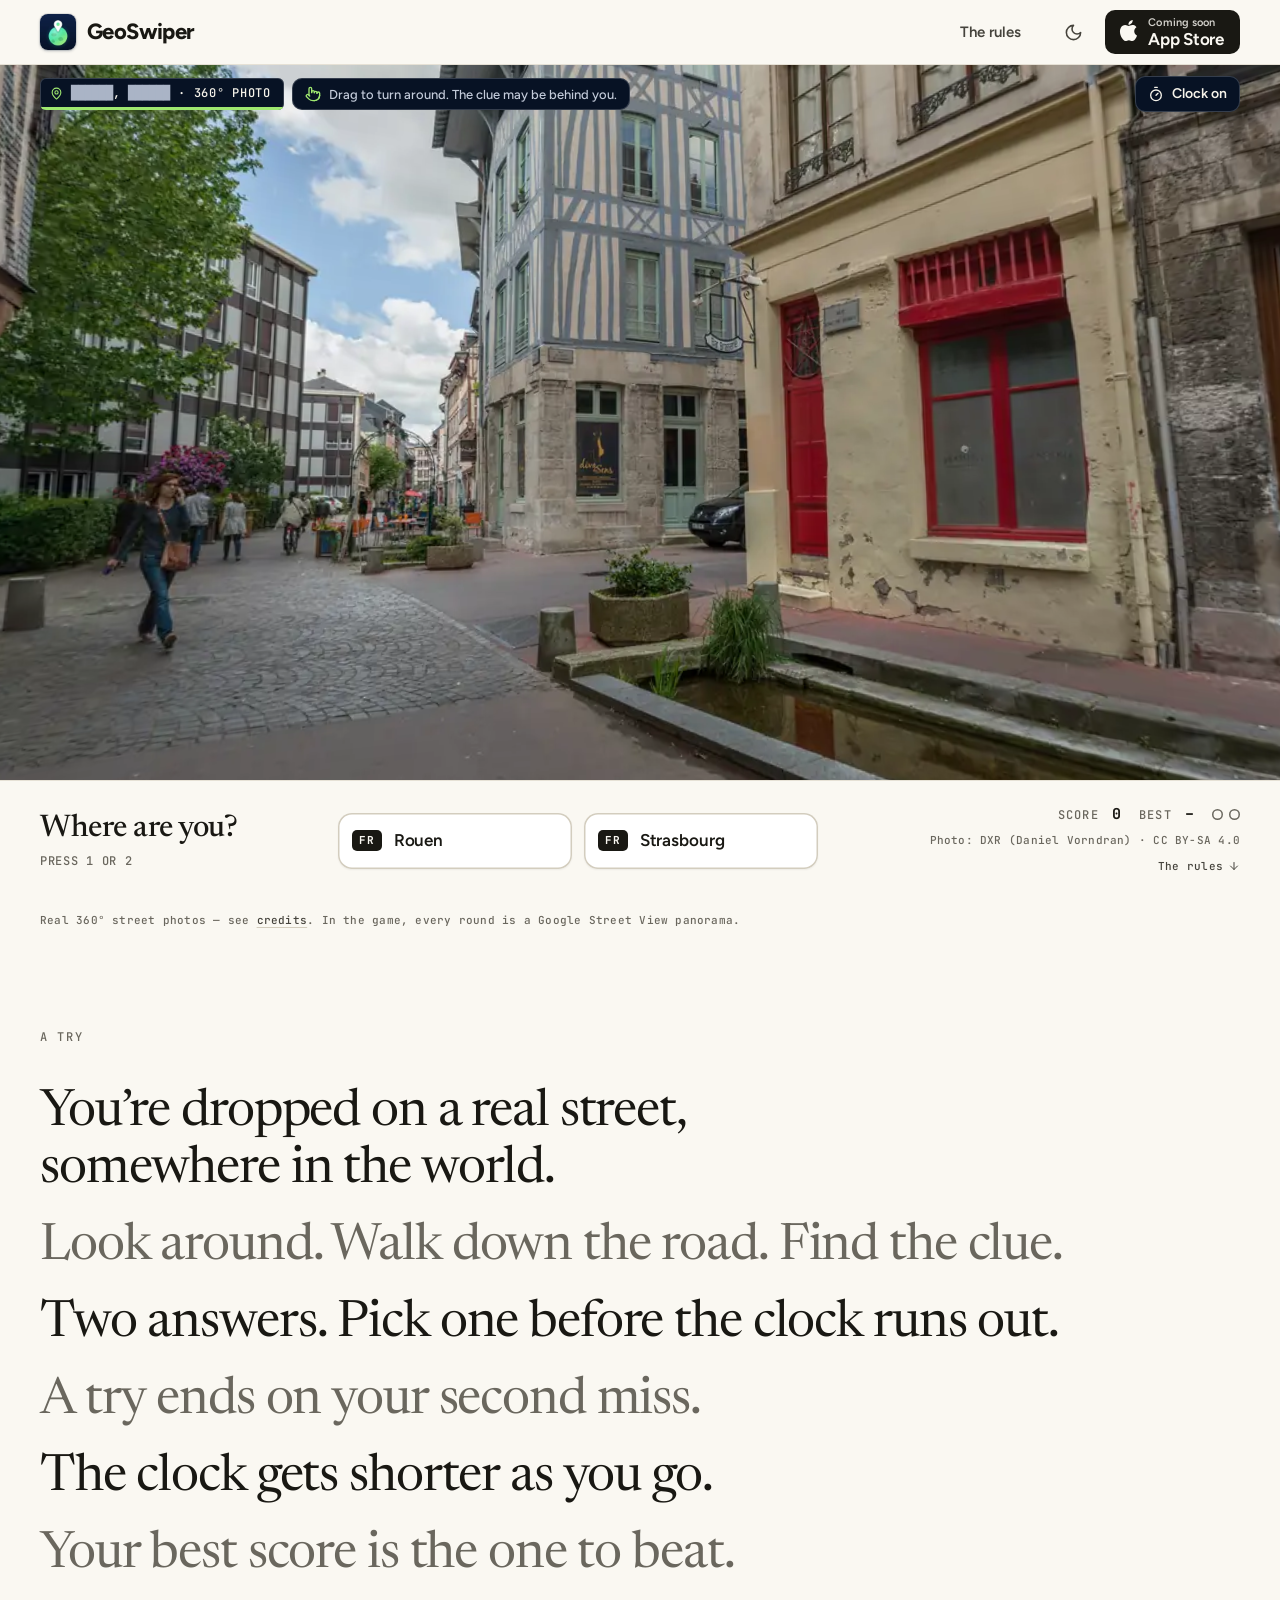
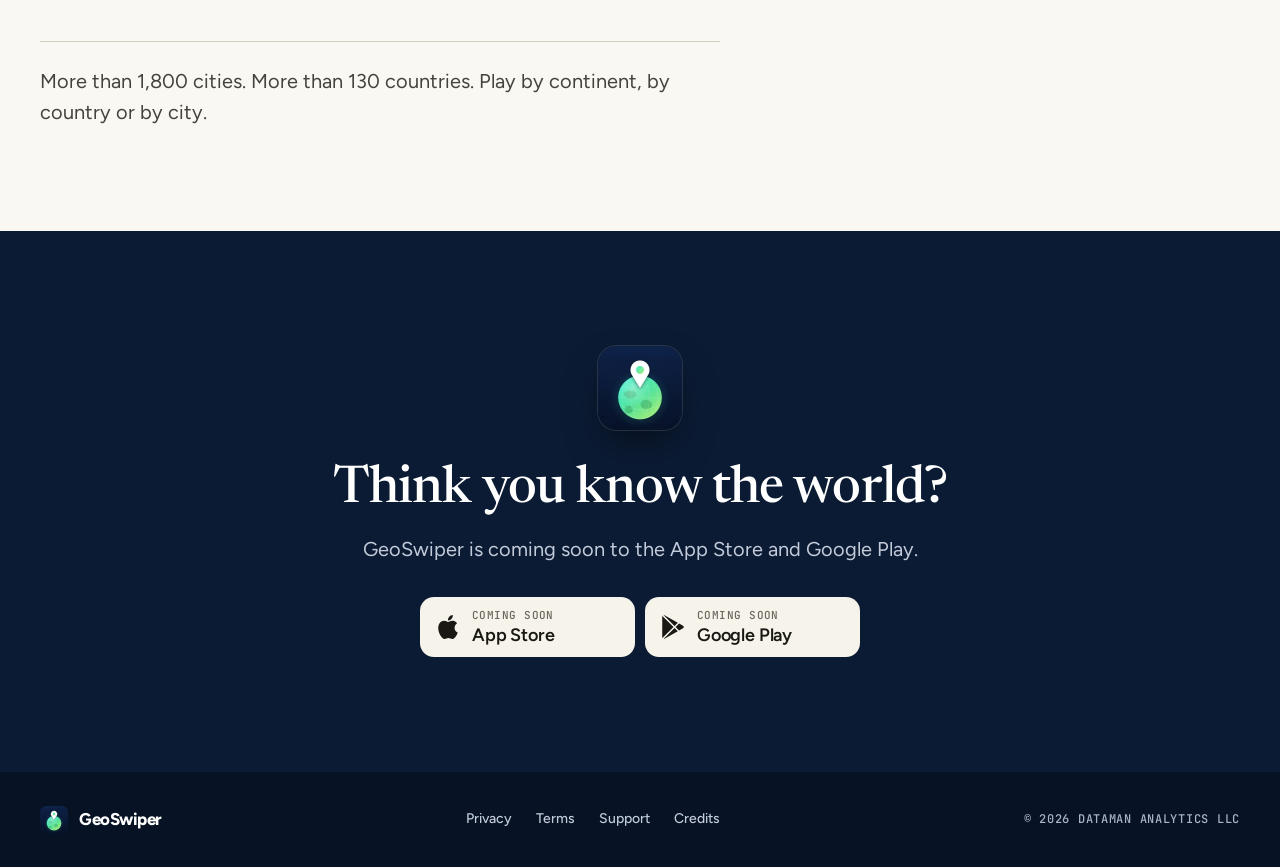
==== commit 67a00e52: "One real header on every page, with an App Store button The brand and controls were small chips floa" ====
--- a/index.html
+++ b/index.html
@@ -6,8 +6,8 @@
 <title>GeoSwiper: guess where on Earth you are</title>
 <meta name="description" content="GeoSwiper drops you onto a real street somewhere in the world. Look around, walk down the road, and pick one of two answers before the clock runs out. Coming soon to the App Store and Google Play.">
 <link rel="canonical" href="https://geoswiper.com/">
-<!-- the top of this page is the night window in both themes -->
-<meta name="theme-color" content="#071224" data-fixed>
+<meta name="theme-color" content="#faf8f2" media="(prefers-color-scheme: light)">
+<meta name="theme-color" content="#131210" media="(prefers-color-scheme: dark)">
 <meta name="color-scheme" content="light dark">
 <!-- "js" puts the headline on the night window while assets/try.js is on its way. If that script
      has not started the stage after four seconds, the class comes off and the page shows as shipped. -->
@@ -67,23 +67,30 @@
      As shipped (and with no JavaScript) this is a real street photo and the headline.
      With JavaScript, assets/try.js plays one try of GeoSwiper here. With a Google Maps key it is
      Google's 3D map and live Street View (assets/flyin.js); with none it is the licensed photos
-     (assets/pano.js). Nothing of ours sits on the picture except the small chips of the top band. -->
+     (assets/pano.js). Three rows: the header, the window, the dock. Nothing of ours sits on the
+     picture except the game's small chips along the window's top edge. -->
 <section class="stage" id="stage" data-state="static" data-phase="title" data-layer="photo" aria-label="Play a round of GeoSwiper">
   <a class="skip skip--stage" href="#answers">Skip to the two answers</a>
 
+  <!-- The header: its own row above the window, on paper like the dock, so the picture is framed top
+       and bottom. The App Store button reads "Coming soon" until APP_STORE_URL is set in assets/site.js. -->
+  <header class="site-header">
+    <div class="bar">
+      <a class="brand" href="/" aria-label="GeoSwiper home"><picture><source srcset="/assets/icon-96.webp" type="image/webp"><img src="/icon-192.png" width="192" height="192" alt=""></picture><span>GeoSwiper</span></a>
+      <nav class="nav-links" aria-label="Primary"><a href="#rules">The rules</a></nav>
+      <button type="button" class="iconbtn theme-toggle" data-theme-toggle hidden aria-label="Switch to dark theme"><svg class="i" aria-hidden="true"><use href="#i-moon"/></svg></button>
+      <a class="store" href="#get" data-app-store><svg class="mark" viewBox="0 0 24 24" aria-hidden="true" focusable="false"><path d="M12.152 6.896c-.948 0-2.415-1.078-3.96-1.04-2.04.027-3.91 1.183-4.961 3.014-2.117 3.675-.546 9.103 1.519 12.09 1.013 1.454 2.208 3.09 3.792 3.039 1.52-.065 2.09-.987 3.935-.987 1.831 0 2.35.987 3.96.948 1.637-.026 2.676-1.48 3.676-2.948 1.156-1.688 1.636-3.325 1.662-3.415-.039-.013-3.182-1.221-3.22-4.857-.026-3.04 2.48-4.494 2.597-4.559-1.429-2.09-3.623-2.324-4.39-2.376-2-.156-3.675 1.09-4.61 1.09zM15.53 3.83c.843-1.012 1.4-2.427 1.245-3.83-1.207.052-2.662.805-3.532 1.818-.78.896-1.454 2.338-1.273 3.714 1.338.104 2.715-.688 3.559-1.701"/></svg><span class="store-t"><small data-store-line>Coming soon</small> <b>App Store</b></span></a>
+    </div>
+  </header>
+
+  <!-- Ours over the window: only the game's own small chips along its top edge -->
   <div class="band">
-    <div class="band-row">
-      <a class="chip chip--brand" href="/" aria-label="GeoSwiper home"><picture><source srcset="/assets/icon-96.webp" type="image/webp"><img src="/icon-192.png" width="192" height="192" alt=""></picture>GeoSwiper</a>
-      <span class="band-gap"></span>
+    <p class="slate" id="slate"><span class="vh" id="slate-sr">Location hidden until you answer.</span><span class="slate-line" aria-hidden="true"><svg class="i"><use href="#i-pin"/></svg><span id="slate-text">██████, ██████ · 360° PHOTO</span></span><i class="hair" aria-hidden="true"><b id="hair"></b></i></p>
+    <p class="chip chip--coach" id="coach" hidden><svg class="i" aria-hidden="true"><use href="#i-pointer"/></svg><span></span></p>
+    <span class="band-end">
       <button type="button" class="chip" id="skip" hidden><svg class="i" aria-hidden="true"><use href="#i-skip-forward"/></svg><span>Skip the fall</span></button>
       <button type="button" class="chip" id="clock" role="switch" aria-checked="true" aria-label="Clock" hidden><svg class="i" aria-hidden="true"><use href="#i-timer"/></svg><span id="clock-label" aria-hidden="true">Clock on</span></button>
-      <button type="button" class="chip chip--icon" data-theme-toggle hidden aria-label="Switch to dark theme"><svg class="i" aria-hidden="true"><use href="#i-moon"/></svg></button>
-      <a class="chip chip--cta" href="#get">Coming soon</a>
-    </div>
-    <div class="band-row">
-      <p class="slate" id="slate"><span class="vh" id="slate-sr">Location hidden until you answer.</span><span class="slate-line" aria-hidden="true"><svg class="i"><use href="#i-pin"/></svg><span id="slate-text">██████, ██████ · 360° PHOTO</span></span><i class="hair" aria-hidden="true"><b id="hair"></b></i></p>
-      <p class="chip chip--coach" id="coach" hidden><svg class="i" aria-hidden="true"><use href="#i-pointer"/></svg><span></span></p>
-    </div>
+    </span>
   </div>
 
   <div class="window" id="window">
@@ -161,8 +168,8 @@
     <h2 id="get-h">Think you know the world?</h2>
     <p class="lede">GeoSwiper is coming soon to the App Store and Google Play.</p>
     <ul class="plaques" aria-label="Availability">
-      <li class="plaque"><i class="plaque-dot"></i><span><small>Coming soon</small><b>App Store</b></span></li>
-      <li class="plaque"><i class="plaque-dot"></i><span><small>Coming soon</small><b>Google Play</b></span></li>
+      <li class="plaque" data-app-store><svg class="mark" viewBox="0 0 24 24" aria-hidden="true" focusable="false"><path d="M12.152 6.896c-.948 0-2.415-1.078-3.96-1.04-2.04.027-3.91 1.183-4.961 3.014-2.117 3.675-.546 9.103 1.519 12.09 1.013 1.454 2.208 3.09 3.792 3.039 1.52-.065 2.09-.987 3.935-.987 1.831 0 2.35.987 3.96.948 1.637-.026 2.676-1.48 3.676-2.948 1.156-1.688 1.636-3.325 1.662-3.415-.039-.013-3.182-1.221-3.22-4.857-.026-3.04 2.48-4.494 2.597-4.559-1.429-2.09-3.623-2.324-4.39-2.376-2-.156-3.675 1.09-4.61 1.09zM15.53 3.83c.843-1.012 1.4-2.427 1.245-3.83-1.207.052-2.662.805-3.532 1.818-.78.896-1.454 2.338-1.273 3.714 1.338.104 2.715-.688 3.559-1.701"/></svg><span><small data-store-line>Coming soon</small> <b>App Store</b></span></li>
+      <li class="plaque"><svg class="mark" viewBox="0 0 24 24" aria-hidden="true" focusable="false"><path d="M22.018 13.298l-3.919 2.218-3.515-3.493 3.543-3.521 3.891 2.202a1.49 1.49 0 0 1 0 2.594zM1.337.924a1.486 1.486 0 0 0-.112.568v21.017c0 .217.045.419.124.6l11.155-11.087L1.337.924zm12.207 10.065l3.258-3.238L3.45.195a1.466 1.466 0 0 0-.946-.179l11.04 10.973zm0 2.067l-11 10.933c.298.036.612-.016.906-.183l13.324-7.54-3.23-3.21z"/></svg><span><small>Coming soon</small> <b>Google Play</b></span></li>
     </ul>
   </div>
 </section>
--- a/assets/site.css
+++ b/assets/site.css
@@ -145,42 +145,67 @@
 .iconbtn .i{width:17px;height:17px}
 [hidden]{display:none !important}
 
-/* ───────── Header (privacy, support, credits) ───────── */
-.site-header{position:sticky;top:0;z-index:50;background:rgba(var(--paper-rgb),.88);-webkit-backdrop-filter:saturate(1.4) blur(12px);backdrop-filter:saturate(1.4) blur(12px);border-bottom:1px solid var(--line)}
-.bar{display:flex;align-items:center;gap:var(--s3);height:64px}
-.brand{flex:none;display:inline-flex;align-items:center;gap:10px;font:700 1.1875rem/1 var(--sans);letter-spacing:-.02em;text-decoration:none;color:inherit}
+/* ───────── Header (every page) ─────────
+   One bar: the app icon and the wordmark on the left; the links, the theme switch and the App Store
+   button on the right. On the home page it is the stage's first row (see the stage). The App Store
+   button reads "Coming soon" until APP_STORE_URL is set in assets/site.js. */
+.site-header{--hdr:64px;position:sticky;top:0;z-index:50;background:rgba(var(--paper-rgb),.92);-webkit-backdrop-filter:saturate(1.4) blur(12px);backdrop-filter:saturate(1.4) blur(12px);border-bottom:1px solid var(--line)}
+.bar{display:flex;align-items:center;gap:10px;height:var(--hdr)}
+.brand{flex:none;display:inline-flex;align-items:center;gap:11px;font:750 1.375rem/1 var(--sans);letter-spacing:-.028em;text-decoration:none;color:inherit}
 .brand picture,.brand img{flex:none}
-.brand img{width:32px;height:32px;border-radius:22%;box-shadow:0 1px 2px rgba(11,27,51,.3)}
-.nav-links{display:flex;align-items:center;gap:4px;margin-left:var(--s5);margin-right:auto}
-.nav-links a{padding:8px 12px;border-radius:var(--r-xs);font-size:var(--fs-small);font-weight:500;color:var(--ink-2);text-decoration:none;transition:color .2s,background .2s}
+.brand img{width:36px;height:36px;border-radius:22%;box-shadow:0 0 0 1px rgba(11,27,51,.08),0 1px 3px rgba(11,27,51,.28)}
+.nav-links{display:flex;align-items:center;gap:2px;margin-left:auto;margin-right:6px}
+.nav-links a{display:inline-flex;align-items:center;height:44px;padding:0 14px;border-radius:var(--r-sm);font:600 .9375rem/1 var(--sans);color:var(--ink-2);text-decoration:none;transition:color .2s,background .2s}
 .nav-links a:hover{color:var(--ink);background:rgba(var(--ink-rgb),.06)}
+.site-header .iconbtn{width:44px;height:44px;border-color:transparent;background:transparent}
+.site-header .iconbtn:hover{box-shadow:none;background:rgba(var(--ink-rgb),.06)}
+.site-header .iconbtn .i{width:19px;height:19px}
+/* the App Store button: the Apple mark (the only brand glyphs on the site are this and Google Play's) */
+.mark{flex:none;fill:currentColor}
+.store{flex:none;display:inline-flex;align-items:center;gap:9px;height:44px;padding:0 16px 0 13px;border-radius:var(--r-sm);background:var(--ink);color:var(--paper);text-decoration:none;transition:box-shadow .2s}
+.store:hover{box-shadow:0 0 0 2px var(--ink)}
+.store .mark{width:21px;height:21px;margin-top:-3px}
+.store-t{display:flex;flex-direction:column;gap:3px;white-space:nowrap}
+.store small{font:600 .6875rem/1 var(--sans);letter-spacing:.01em;opacity:.82}
+.store b{font:650 1.0625rem/1 var(--sans);letter-spacing:-.015em}
+@media (max-width:899px){
+  .site-header{--hdr:56px}
+}
 @media (max-width:520px){
   .nav-links{display:none}
   .bar .theme-toggle{margin-left:auto}
+  .brand{gap:10px;font-size:1.25rem}
+  .brand img{width:32px;height:32px}
+  .store{gap:7px;padding:0 12px 0 10px}
+  .store .mark{width:18px;height:18px}
+  .store small{font-size:.5938rem}
+  .store b{font-size:.9375rem}
 }
 
 /* ───────── The stage ─────────
-   The first screen of the home page. Two rows: the window (the world) and the dock (the words).
-   Ours over the window: only the small opaque chips of the top band. Google draws its logo and
-   its copyright row along the bottom edge of the window; the dock sits below the window, so
-   nothing of ours can ever cover them. No rule here reaches inside what Google draws. */
-.stage{--band:96px;--dock:120px;position:relative;display:grid;grid-template-rows:minmax(0,1fr) auto;height:100vh;height:100svh;min-height:560px;min-height:max(340px,min(560px,100svh));background:var(--night)}
+   The first screen of the home page. Three rows: the header, the window (the world) and the dock
+   (the words); the header and the dock are paper, so the picture is framed top and bottom.
+   Ours over the window: only the game's small opaque chips along its top edge. Google draws its
+   logo and its copyright row along the bottom edge of the window; the dock sits below the window,
+   so nothing of ours can ever cover them. No rule here reaches inside what Google draws. */
+.stage{--dock:120px;--top:calc(var(--hdr) + env(safe-area-inset-top));--hdr:64px;position:relative;display:grid;grid-template-rows:auto minmax(0,1fr) auto;height:100vh;height:100svh;min-height:560px;min-height:max(340px,min(560px,100svh));background:var(--night)}
 .skip--stage{left:50%;translate:-50% 0;background:var(--on-navy);color:#191813}
 .skip--stage:focus{top:12px}
 
-/* the top band */
-.band{position:absolute;inset:0 0 auto;z-index:6;display:grid;grid-template-rows:40px 32px;row-gap:8px;align-content:start;height:var(--band);padding:max(12px,env(safe-area-inset-top)) max(var(--gutter),env(safe-area-inset-right)) 0 max(var(--gutter),env(safe-area-inset-left));pointer-events:none}
-.band-row{display:flex;align-items:center;gap:8px;min-width:0}
-.band-gap{flex:1}
+/* the header, as the stage's first row: opaque paper, never over the picture */
+.stage > .site-header{--hdr:inherit;position:relative;top:auto;z-index:7;grid-column:1/-1;background:var(--paper);-webkit-backdrop-filter:none;backdrop-filter:none}
+.stage > .site-header .bar{height:var(--top);padding:env(safe-area-inset-top) max(var(--gutter),env(safe-area-inset-right)) 0 max(var(--gutter),env(safe-area-inset-left))}
+
+/* the chips along the window's top edge: the slate and the coach line left, "Skip the fall" and the
+   clock switch right. When the slate and the chips do not fit on one line (the narrowest phones, or
+   "Skip the fall" and the clock together), the chips wrap to a second line, still on the right,
+   rather than cut the slate short. */
+.band{position:absolute;top:var(--top);left:0;right:0;z-index:6;display:flex;flex-wrap:wrap;align-items:center;align-content:flex-start;gap:6px 8px;padding:12px max(var(--gutter),env(safe-area-inset-right)) 0 max(var(--gutter),env(safe-area-inset-left));pointer-events:none}
+.band-end{flex:0 1 auto;display:flex;flex-wrap:wrap;justify-content:flex-end;gap:6px 8px;margin-left:auto}
 .chip{position:relative;flex:none;display:inline-flex;align-items:center;gap:8px;height:36px;margin:0;padding:0 13px;border:0;border-radius:var(--r-sm);background:var(--night);color:var(--on-navy);box-shadow:inset 0 0 0 1px rgba(255,255,255,.18);font:600 .875rem/1 var(--sans);text-decoration:none;white-space:nowrap;cursor:pointer;pointer-events:auto;transition:box-shadow .2s}
 .chip::after{content:"";position:absolute;inset:-4px}          /* a 44px target round a 36px chip */
 a.chip:hover,button.chip:hover{box-shadow:inset 0 0 0 1px rgba(255,255,255,.55)}
 .chip .i{width:16px;height:16px}
-.chip--icon{width:36px;padding:0;justify-content:center}
-.chip--brand{gap:9px;padding:0 13px 0 6px;font:700 1.0625rem/1 var(--sans);letter-spacing:-.02em}
-.chip--brand img{width:24px;height:24px;border-radius:22%}
-.chip--cta{background:var(--on-navy);color:#191813;box-shadow:none}
-a.chip--cta:hover{box-shadow:0 0 0 2px var(--on-navy)}
 .chip--coach{height:32px;font-weight:500;font-size:.8125rem;cursor:default;color:var(--on-navy-2);animation:chip-in .32s var(--ease-out) both}
 .chip--coach .i{color:var(--lime)}
 @keyframes chip-in{from{opacity:0;translate:0 -6px}}
@@ -332,11 +357,13 @@
 .get h2{margin-top:var(--s6);color:#fff}
 .get .lede{margin-top:var(--s4);color:var(--on-navy-2)}
 .plaques{list-style:none;display:grid;grid-template-columns:1fr 1fr;gap:10px;width:100%;max-width:440px;margin-top:var(--s6)}
-.plaque{display:flex;align-items:center;gap:12px;min-height:60px;padding:10px 16px;border-radius:var(--r-md);background:var(--on-navy);color:#191813;text-align:left}
+.plaque,.plaque-a{display:flex;align-items:center;gap:12px;min-height:60px;padding:10px 16px;border-radius:var(--r-md);background:var(--on-navy);color:#191813;text-align:left}
+.plaque:has(.plaque-a){display:block;padding:0}
+.plaque-a{text-decoration:none;transition:box-shadow .2s}
+.plaque-a:hover{box-shadow:0 0 0 2px var(--on-navy)}
+.plaque .mark{width:24px;height:24px}
 .plaque small{display:block;font:500 .6875rem/1.2 var(--mono);letter-spacing:.04em;text-transform:uppercase;white-space:nowrap;color:#6a675e}
 .plaque b{display:block;margin-top:3px;font:600 1.125rem/1.15 var(--sans);letter-spacing:-.01em;white-space:nowrap}
-.plaque-dot{position:relative;width:8px;height:8px;border-radius:50%;background:#27b06a;flex:none}
-.plaque-dot::after{content:"";position:absolute;inset:-5px;border-radius:50%;border:1.5px solid #27b06a;opacity:.45}
 .get :focus-visible,.site-footer :focus-visible{outline-color:var(--lime)}
 
 /* ───────── Footer ───────── */
@@ -384,9 +411,9 @@
    Its height is fixed so the window above (and Google's picture in it) never changes size.
    Narrow windows, and a phone on its side (see below). */
 @media (max-width:899px),(max-height:520px) and (orientation:landscape){
-  .stage{--band:88px;--dock:168px}
-  .band{grid-template-rows:44px 30px;row-gap:4px;padding-top:max(6px,env(safe-area-inset-top))}
-  .chip--cta,.chip--coach{display:none}
+  .stage{--dock:168px;--hdr:56px}
+  .band{padding-top:10px}
+  .chip--coach{display:none}
   .slate{height:30px;font-size:.6875rem}
   .dock{grid-template-columns:auto minmax(0,1fr) auto;grid-template-rows:auto auto minmax(0,1fr) auto;grid-template-areas:"say say score" "sub sub sub" "act act act" "rules credit credit";align-items:start;column-gap:12px;padding-top:11px;padding-bottom:calc(8px + env(safe-area-inset-bottom))}
   .dock-say,.dock-meta{display:contents}
@@ -424,7 +451,7 @@
 /* A phone on its side: the dock stands beside the window, so the question and the two answers are
    on screen without having to scroll with a finger that is on the picture. */
 @media (max-height:520px) and (orientation:landscape){
-  .stage{--side:clamp(264px,36vw,340px);grid-template-columns:minmax(0,1fr) var(--side);grid-template-rows:minmax(0,1fr)}
+  .stage{--hdr:52px;--side:clamp(264px,36vw,340px);grid-template-columns:minmax(0,1fr) var(--side);grid-template-rows:auto minmax(0,1fr)}
   .band{right:var(--side);padding-right:var(--gutter)}
   .dock{height:auto;padding:12px max(16px,env(safe-area-inset-right)) calc(8px + env(safe-area-inset-bottom)) 16px;border-top:0;border-left:1px solid var(--line)}
   .plates{grid-template-columns:1fr}
@@ -447,17 +474,26 @@
   .prose td + td{margin-top:4px}
   .prose td:last-child{font-size:.8125rem;color:var(--ink-3)}
 }
+/* Where the window is short or narrow, the headline of the title card reaches up to the band. While
+   it shows with "Skip the fall", the slate (still all bars at this point) steps aside so the band
+   stays one line and clear of the headline. */
+@media (max-width:379px),(max-height:520px) and (orientation:landscape){
+  html.js .stage[data-phase="title"] .band:has(#skip:not([hidden])) .slate{display:none}
+}
 @media (max-width:379px){
   .chip{padding:0 10px;gap:6px}
-  .chip--brand{padding:0 10px 0 6px;font-size:1rem}
-  .slate{letter-spacing:.03em}
+  .brand{gap:9px;font-size:1.125rem}
+  .brand img{width:30px;height:30px}
+  .store{padding:0 10px 0 9px}
+  .band{gap:6px}
+  .slate{padding:0 9px 2px 8px;letter-spacing:.02em}
+  .slate-line{gap:6px}
   .score{gap:9px}
 }
 @media (max-width:339px){
   .plates{grid-template-columns:1fr}
   .stage{--dock:228px}
   .credit{white-space:normal;text-align:right}
-  .plaque-dot{display:none}
 }
 /* things you tap get a 44px target: phones by width, tablets by pointer */
 @media (max-width:640px),(pointer:coarse){
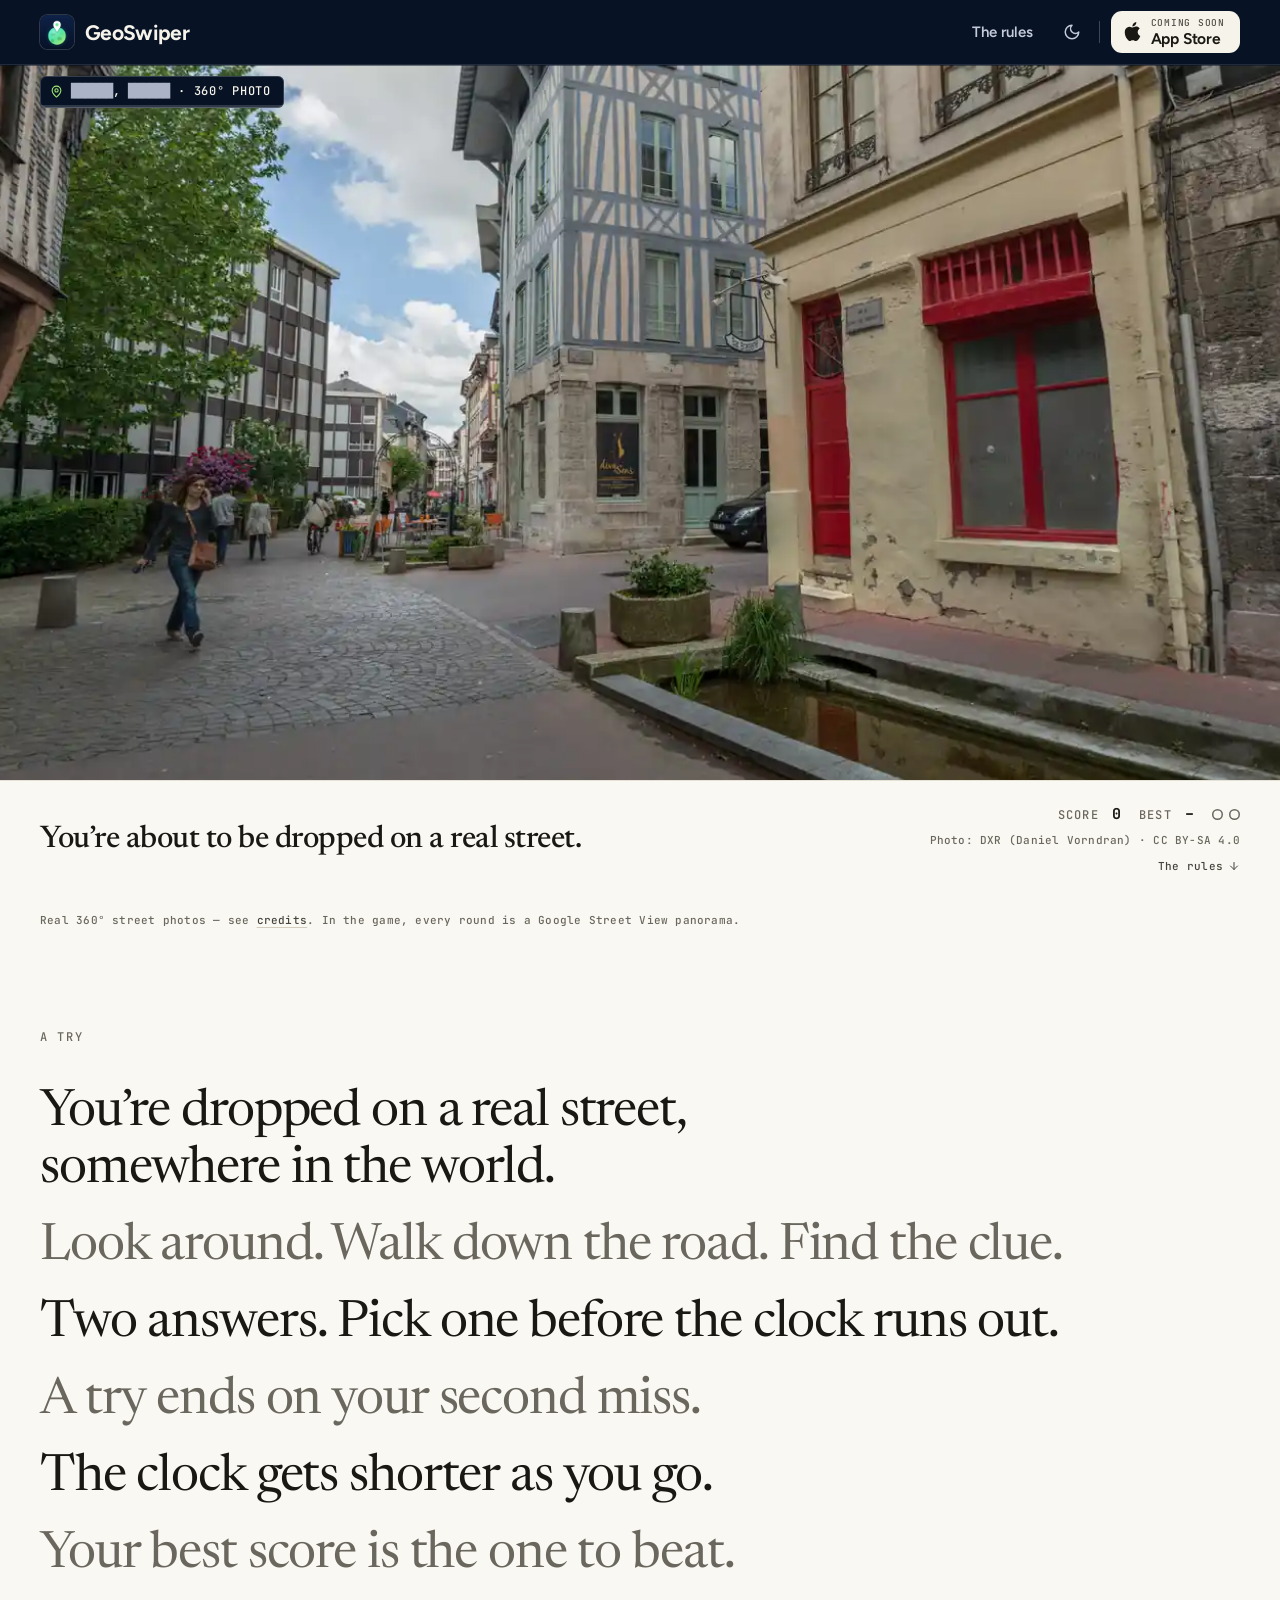
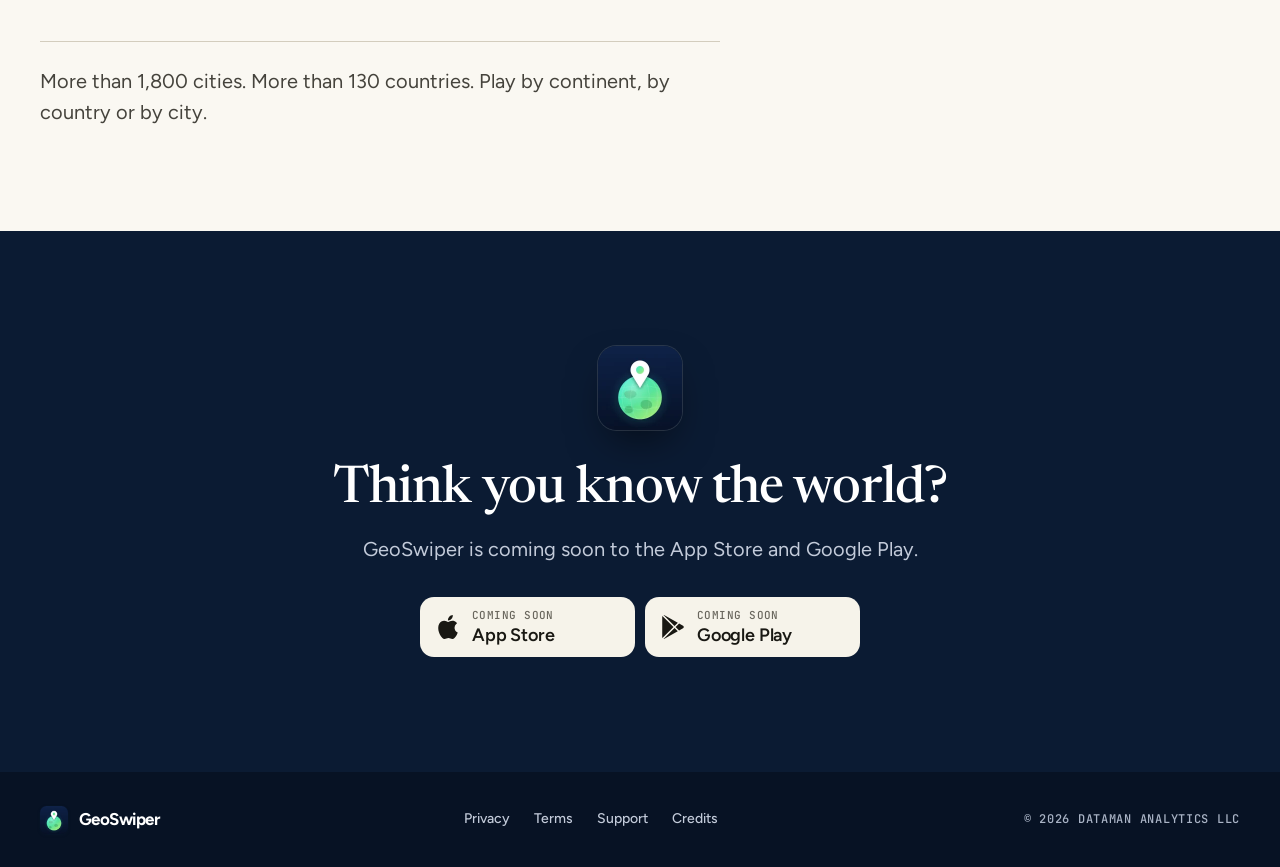
==== commit 86932c42: "Header: night on the home page, App Store button as a small plaque The home page header was a cream " ====
--- a/index.html
+++ b/index.html
@@ -6,8 +6,8 @@
 <title>GeoSwiper: guess where on Earth you are</title>
 <meta name="description" content="GeoSwiper drops you onto a real street somewhere in the world. Look around, walk down the road, and pick one of two answers before the clock runs out. Coming soon to the App Store and Google Play.">
 <link rel="canonical" href="https://geoswiper.com/">
-<meta name="theme-color" content="#faf8f2" media="(prefers-color-scheme: light)">
-<meta name="theme-color" content="#131210" media="(prefers-color-scheme: dark)">
+<!-- the top of this page is the night header of the stage in both themes, so the browser bar is night too -->
+<meta name="theme-color" content="#071224" data-fixed>
 <meta name="color-scheme" content="light dark">
 <!-- "js" puts the headline on the night window while assets/try.js is on its way. If that script
      has not started the stage after four seconds, the class comes off and the page shows as shipped. -->
@@ -72,8 +72,9 @@
 <section class="stage" id="stage" data-state="static" data-phase="title" data-layer="photo" aria-label="Play a round of GeoSwiper">
   <a class="skip skip--stage" href="#answers">Skip to the two answers</a>
 
-  <!-- The header: its own row above the window, on paper like the dock, so the picture is framed top
-       and bottom. The App Store button reads "Coming soon" until APP_STORE_URL is set in assets/site.js. -->
+  <!-- The header: its own row above the window, in the stage's night, so the first screen is one piece
+       with the paper dock below. The App Store button reads "Coming soon" until APP_STORE_URL is set
+       in assets/site.js. -->
   <header class="site-header">
     <div class="bar">
       <a class="brand" href="/" aria-label="GeoSwiper home"><picture><source srcset="/assets/icon-96.webp" type="image/webp"><img src="/icon-192.png" width="192" height="192" alt=""></picture><span>GeoSwiper</span></a>
--- a/assets/site.css
+++ b/assets/site.css
@@ -147,39 +147,59 @@
 
 /* ───────── Header (every page) ─────────
    One bar: the app icon and the wordmark on the left; the links, the theme switch and the App Store
-   button on the right. On the home page it is the stage's first row (see the stage). The App Store
-   button reads "Coming soon" until APP_STORE_URL is set in assets/site.js. */
-.site-header{--hdr:64px;position:sticky;top:0;z-index:50;background:rgba(var(--paper-rgb),.92);-webkit-backdrop-filter:saturate(1.4) blur(12px);backdrop-filter:saturate(1.4) blur(12px);border-bottom:1px solid var(--line)}
-.bar{display:flex;align-items:center;gap:10px;height:var(--hdr)}
-.brand{flex:none;display:inline-flex;align-items:center;gap:11px;font:750 1.375rem/1 var(--sans);letter-spacing:-.028em;text-decoration:none;color:inherit}
+   button on the right. It is paper on every page but the home page, where it is the stage's first
+   row and wears the stage's night (see the stage). Its colours are the --hdr-* and --cta-* tokens,
+   so one set of rules draws both. The App Store button is a small version of the plaques in the app
+   section; it reads "Coming soon" until APP_STORE_URL is set in assets/site.js. */
+.site-header{--hdr:64px;--hdr-bg:rgba(var(--paper-rgb),.86);--hdr-fg:var(--ink);--hdr-fg-2:var(--ink-2);--hdr-hair:var(--line);--hdr-rule:var(--line-2);--hdr-hover:rgba(var(--ink-rgb),.06);--hdr-accent:var(--pine);--hdr-icon-ring:0 0 0 1px rgba(11,27,51,.08),0 1px 3px rgba(11,27,51,.28);--cta-bg:var(--ink);--cta-fg:var(--paper);position:sticky;top:0;z-index:50;background:var(--hdr-bg);color:var(--hdr-fg);-webkit-backdrop-filter:saturate(1.6) blur(16px);backdrop-filter:saturate(1.6) blur(16px);border-bottom:1px solid var(--hdr-hair)}
+.bar{display:flex;align-items:center;gap:4px;height:var(--hdr)}
+.brand{flex:none;display:inline-flex;align-items:center;gap:11px;font:700 1.3125rem/1 var(--sans);letter-spacing:-.032em;text-decoration:none;color:inherit}
+.site-header .brand{margin-right:auto}
 .brand picture,.brand img{flex:none}
-.brand img{width:36px;height:36px;border-radius:22%;box-shadow:0 0 0 1px rgba(11,27,51,.08),0 1px 3px rgba(11,27,51,.28)}
-.nav-links{display:flex;align-items:center;gap:2px;margin-left:auto;margin-right:6px}
-.nav-links a{display:inline-flex;align-items:center;height:44px;padding:0 14px;border-radius:var(--r-sm);font:600 .9375rem/1 var(--sans);color:var(--ink-2);text-decoration:none;transition:color .2s,background .2s}
-.nav-links a:hover{color:var(--ink);background:rgba(var(--ink-rgb),.06)}
-.site-header .iconbtn{width:44px;height:44px;border-color:transparent;background:transparent}
-.site-header .iconbtn:hover{box-shadow:none;background:rgba(var(--ink-rgb),.06)}
-.site-header .iconbtn .i{width:19px;height:19px}
-/* the App Store button: the Apple mark (the only brand glyphs on the site are this and Google Play's) */
+.brand img{width:34px;height:34px;border-radius:23%;box-shadow:var(--hdr-icon-ring,0 0 0 1px rgba(11,27,51,.08),0 1px 3px rgba(11,27,51,.28));transition:transform .45s var(--ease-out)}
+.brand:hover img{transform:rotate(-8deg) scale(1.06)}
+/* the links: quiet until you point at one, then the accent draws in under it */
+.nav-links{display:flex;align-items:center;gap:2px;margin-right:2px}
+.nav-links a{position:relative;display:inline-flex;align-items:center;height:44px;padding:0 13px;font:600 .9375rem/1 var(--sans);letter-spacing:-.006em;color:var(--hdr-fg-2);text-decoration:none;transition:color .2s}
+.nav-links a::after{content:"";position:absolute;left:13px;right:13px;bottom:10px;height:2px;border-radius:2px;background:var(--hdr-accent);transform:scaleX(0);transform-origin:0 50%;transition:transform .35s var(--ease-out)}
+.nav-links a:hover,.nav-links a:focus-visible{color:var(--hdr-fg)}
+.nav-links a:hover::after,.nav-links a:focus-visible::after{transform:scaleX(1)}
+/* the theme switch: a round ghost button (44px to the finger), then a hairline before the App Store button */
+.site-header .iconbtn{position:relative;width:40px;height:40px;border-radius:50%;border-color:transparent;background:transparent;color:var(--hdr-fg-2);transition:color .2s,background .2s}
+.site-header .iconbtn::before{content:"";position:absolute;inset:-2px}
+.site-header .iconbtn:hover{color:var(--hdr-fg);box-shadow:none;background:var(--hdr-hover)}
+.site-header .iconbtn .i{width:18px;height:18px}
+.site-header .theme-toggle{margin-right:15px}
+.site-header .theme-toggle::after{content:"";position:absolute;right:-9px;top:50%;width:1px;height:22px;translate:0 -50%;background:var(--hdr-rule);pointer-events:none}
+/* the App Store button: the Apple mark (the only brand glyphs on the site are this and Google Play's),
+   a mono label over the store's name, like the plaques */
 .mark{flex:none;fill:currentColor}
-.store{flex:none;display:inline-flex;align-items:center;gap:9px;height:44px;padding:0 16px 0 13px;border-radius:var(--r-sm);background:var(--ink);color:var(--paper);text-decoration:none;transition:box-shadow .2s}
-.store:hover{box-shadow:0 0 0 2px var(--ink)}
-.store .mark{width:21px;height:21px;margin-top:-3px}
+.store{position:relative;flex:none;display:inline-flex;align-items:center;gap:9px;height:42px;padding:0 15px 0 12px;border-radius:11px;background:var(--cta-bg);color:var(--cta-fg);text-decoration:none;transition:box-shadow .2s,transform .2s var(--ease-out)}
+.store::before{content:"";position:absolute;inset:-3px 0}
+.store:hover{box-shadow:0 0 0 2px var(--cta-bg)}
+.store:active{transform:scale(.97)}
+.store .mark{width:19px;height:19px;margin-top:-2px}
 .store-t{display:flex;flex-direction:column;gap:3px;white-space:nowrap}
-.store small{font:600 .6875rem/1 var(--sans);letter-spacing:.01em;opacity:.82}
-.store b{font:650 1.0625rem/1 var(--sans);letter-spacing:-.015em}
+.store small{font:500 .59375rem/1 var(--mono);letter-spacing:.08em;text-transform:uppercase;opacity:.74}
+.store b{font:650 .96875rem/1 var(--sans);letter-spacing:-.014em}
 @media (max-width:899px){
   .site-header{--hdr:56px}
 }
 @media (max-width:520px){
   .nav-links{display:none}
-  .bar .theme-toggle{margin-left:auto}
-  .brand{gap:10px;font-size:1.25rem}
-  .brand img{width:32px;height:32px}
-  .store{gap:7px;padding:0 12px 0 10px}
-  .store .mark{width:18px;height:18px}
-  .store small{font-size:.5938rem}
-  .store b{font-size:.9375rem}
+  .brand{gap:9px;font-size:1.1875rem}
+  .brand img{width:30px;height:30px}
+  .site-header .theme-toggle{margin-right:11px}
+  .site-header .theme-toggle::after{right:-7px;height:20px}
+  .store{gap:7px;height:40px;padding:0 12px 0 10px;border-radius:10px}
+  .store .mark{width:17px;height:17px}
+  .store small{font-size:.5625rem;letter-spacing:.06em}
+  .store b{font-size:.90625rem}
+}
+/* once the app is live the top line reads "Download on the": too long beside the wordmark on the
+   narrowest phones, where the mark and "App Store" say it alone */
+@media (max-width:349px){
+  .store[data-live] small{display:none}
 }
 
 /* ───────── The stage ─────────
@@ -192,8 +212,10 @@
 .skip--stage{left:50%;translate:-50% 0;background:var(--on-navy);color:#191813}
 .skip--stage:focus{top:12px}
 
-/* the header, as the stage's first row: opaque paper, never over the picture */
-.stage > .site-header{--hdr:inherit;position:relative;top:auto;z-index:7;grid-column:1/-1;background:var(--paper);-webkit-backdrop-filter:none;backdrop-filter:none}
+/* the header, as the stage's first row: opaque night like the stage itself, so the first screen is
+   one piece (night above, paper dock below). It is its own row and never sits over the picture. */
+.stage > .site-header{--hdr:inherit;--hdr-bg:var(--night);--hdr-fg:var(--on-navy);--hdr-fg-2:var(--on-navy-2);--hdr-hair:rgba(255,255,255,.1);--hdr-rule:rgba(255,255,255,.22);--hdr-hover:rgba(255,255,255,.09);--hdr-accent:var(--lime);--hdr-icon-ring:0 0 0 1px rgba(255,255,255,.16);--cta-bg:var(--on-navy);--cta-fg:#191813;position:relative;top:auto;z-index:7;grid-column:1/-1;-webkit-backdrop-filter:none;backdrop-filter:none}
+.stage > .site-header :focus-visible{outline-color:var(--lime)}
 .stage > .site-header .bar{height:var(--top);padding:env(safe-area-inset-top) max(var(--gutter),env(safe-area-inset-right)) 0 max(var(--gutter),env(safe-area-inset-left))}
 
 /* the chips along the window's top edge: the slate and the coach line left, "Skip the fall" and the
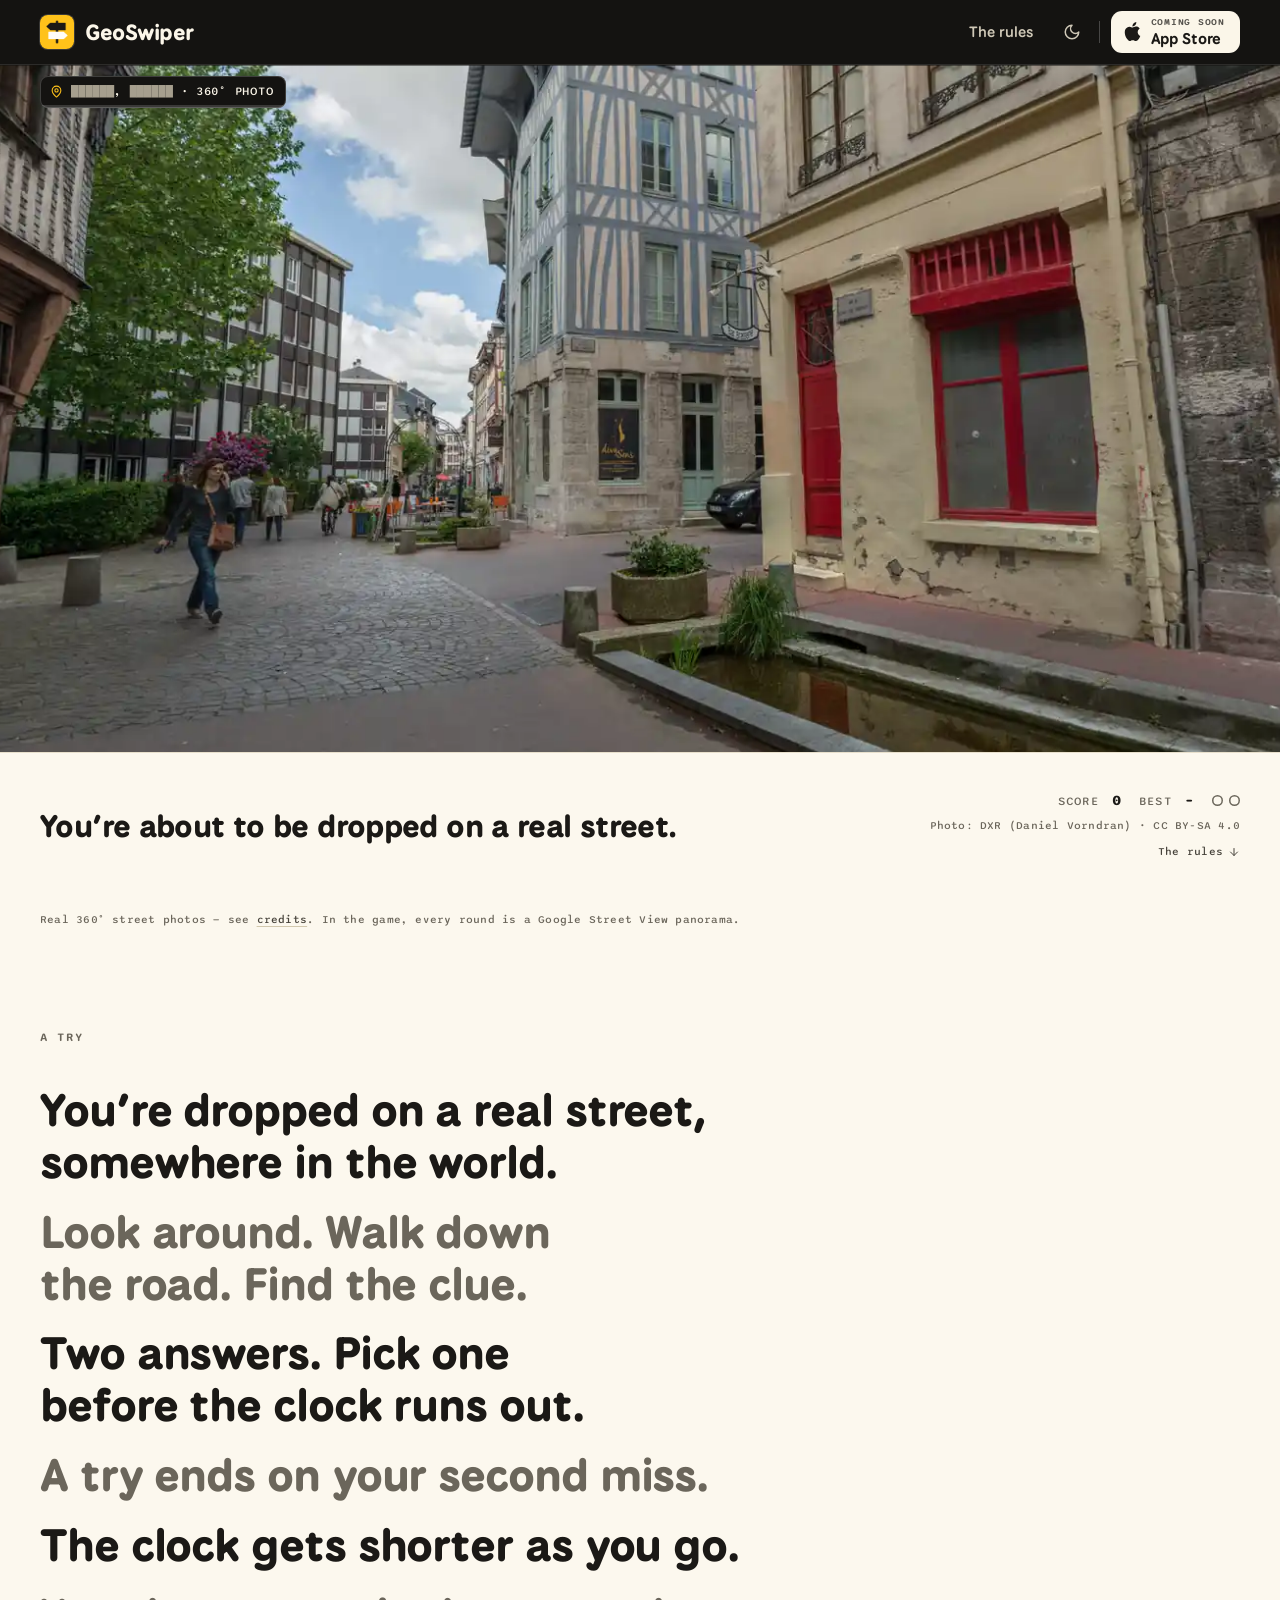
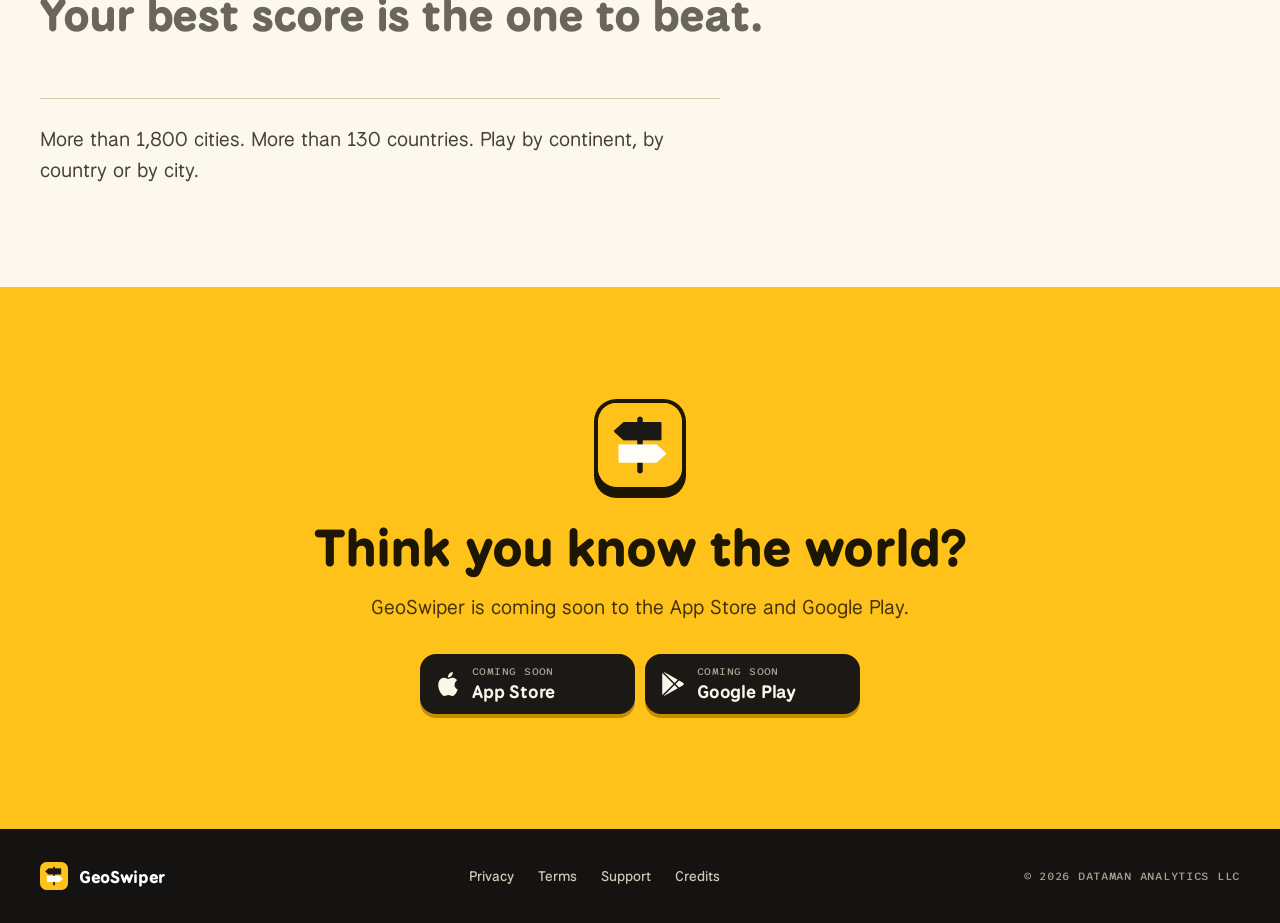
==== commit 2fa392dc: "New brand: sign yellow on asphalt and chalk, answers side to side The look - One colour of our own, " ====
--- a/index.html
+++ b/index.html
@@ -7,7 +7,7 @@
 <meta name="description" content="GeoSwiper drops you onto a real street somewhere in the world. Look around, walk down the road, and pick one of two answers before the clock runs out. Coming soon to the App Store and Google Play.">
 <link rel="canonical" href="https://geoswiper.com/">
 <!-- the top of this page is the night header of the stage in both themes, so the browser bar is night too -->
-<meta name="theme-color" content="#071224" data-fixed>
+<meta name="theme-color" content="#141311" data-fixed>
 <meta name="color-scheme" content="light dark">
 <!-- "js" puts the headline on the night window while assets/try.js is on its way. If that script
      has not started the stage after four seconds, the class comes off and the page shows as shipped. -->
@@ -31,10 +31,7 @@
 <link rel="apple-touch-icon" sizes="180x180" href="/apple-touch-icon.png">
 <link rel="preconnect" href="https://fonts.googleapis.com">
 <link rel="preconnect" href="https://fonts.gstatic.com" crossorigin>
-<link href="https://fonts.googleapis.com/css2?family=Figtree:wght@400..800&amp;family=JetBrains+Mono:wght@500;700&amp;family=Newsreader:opsz,wght@6..72,400..500&amp;display=swap" rel="stylesheet">
-<!-- The serif italic is used for three words in the headline only, so it is fetched as a
-     subset of just those letters. If the italic words change, update text= to match. -->
-<link href="https://fonts.googleapis.com/css2?family=Newsreader:ital,opsz,wght@1,6..72,400&amp;text=whereonEarth%20&amp;display=swap" rel="stylesheet">
+<link href="https://fonts.googleapis.com/css2?family=National+Park:wght@400..800&amp;family=Sono:wght,MONO@400..800,1&amp;display=swap" rel="stylesheet">
 <link rel="stylesheet" href="/assets/site.css">
 <!-- maps-config.js sets the public, referrer-restricted Google Maps key. It ships empty: with no
      key the page asks Google Maps for nothing and plays on the licensed photos (assets/try.js). -->
@@ -115,7 +112,7 @@
       <h1 id="title">Guess <em>where on Earth</em> you are.</h1>
       <p class="say" id="say" hidden></p>
       <p class="sub" id="sub" hidden></p>
-      <p class="sub sub--hint" id="hint" hidden>Press 1 or 2</p>
+      <p class="sub sub--hint" id="hint" hidden><span class="keys-side">Press <kbd>←</kbd> or <kbd>→</kbd></span><span class="keys-num">Press 1 or 2</span></p>
       <p class="sub sub--coach" id="coach2" hidden></p>
     </div>
     <div class="dock-act" id="answers" tabindex="-1">
--- a/assets/site.css
+++ b/assets/site.css
@@ -1,43 +1,54 @@
 /* GeoSwiper — shared stylesheet
-   Warm paper and ink, one serif voice, one sans for things you operate,
-   mono for labels and scores. Game colour lives in the product moments.
-   Two themes from one set of tokens: paper by day, the same ink inverted by
-   night. The theme follows the device unless the visitor picks one.
-   The home page's stage is night in both themes: it is a window onto the world. */
+   The brand is the street: sign yellow on asphalt and chalk.
+   One rounded voice for words (National Park, drawn from park trail signs) and Sono for
+   numbers and read-outs. Things you press are sign plates: a flat fill with a hard lower
+   edge. Right is green, wrong is red, and yellow is ours.
+   Two themes from one set of tokens: chalk by day, asphalt by night. The theme follows the
+   device unless the visitor picks one. The home page's stage is night in both themes: it is
+   a window onto the world. The same tokens are in the apps (ios/Sources/Theme.swift,
+   android/src/theme/theme.ts) and in docs/brand/BRAND.md of the mobile repo. */
 
 /* ───────── Tokens ───────── */
 :root{
-  /* paper and ink */
-  --paper:#faf8f2;
-  --paper-2:#f3efe5;
-  --paper-3:#e9e4d7;
-  --card:#ffffff;
-  --ink:#191813;
-  --ink-2:#45433c;
-  --ink-3:#6a675e;
-  --line:#e6e1d5;
-  --line-2:#d3cdbe;
-  --paper-rgb:250,248,242;
-  --ink-rgb:25,24,19;
-  /* one text accent */
-  --pine:#0c6a4f;
-  --pine-soft:rgba(12,106,79,.35);
-  /* game palette, taken from the app */
-  --navy:#0b1b33;
-  --night:#071224;
-  --lime:#9fe870;
-  --coral:#f4694f;
-  --miss:#c93a20;
-  /* text on navy */
-  --on-navy:#f6f3ea;
-  --on-navy-2:#c3cbda;
-  --on-navy-3:#aab4c6;
+  /* chalk and ink */
+  --paper:#fcf8ee;
+  --paper-2:#f5efdf;
+  --paper-3:#eae2cc;
+  --card:#fffdf7;
+  --ink:#1b1916;
+  --ink-2:#47433b;
+  --ink-3:#6b665b;
+  --line:#e8e0cc;
+  --line-2:#d2c8ae;
+  --paper-rgb:252,248,238;
+  --ink-rgb:27,25,22;
+  /* the brand colour, its pressed edge, and the ink that sits on it */
+  --sun:#ffc21a;
+  --sun-edge:#c98a00;
+  --on-sun:#1d1603;
+  /* the accent for text and focus rings: sun is too light to read on chalk, so it deepens there */
+  --mark:#8f5e00;
+  --mark-soft:rgba(143,94,0,.4);
+  /* the game: right, wrong */
+  --palm:#35d07f;
+  --palm-edge:#1f9d5b;
+  --brick:#ff5e4d;
+  --brick-edge:#c93a2b;
+  --miss:#c7301f;
+  /* night surfaces: the stage, the footer */
+  --tar:#1b1916;
+  --asphalt:#141311;
+  --on-night:#fbf6e9;
+  --on-night-2:#cfc8b7;
+  --on-night-3:#a69f8e;
+  /* the lower edge of a plate that is not coloured */
+  --edge:#cfc4a8;
   color-scheme:light;
 
   /* type */
-  --serif:"Newsreader","Iowan Old Style","New York",ui-serif,Georgia,serif;
-  --sans:"Figtree",ui-sans-serif,system-ui,-apple-system,"Segoe UI",Roboto,sans-serif;
-  --mono:"JetBrains Mono",ui-monospace,"SF Mono",Menlo,Consolas,monospace;
+  --display:"National Park","Arial Rounded MT Bold",ui-rounded,system-ui,-apple-system,"Segoe UI",Roboto,sans-serif;
+  --sans:"National Park",ui-rounded,system-ui,-apple-system,"Segoe UI",Roboto,sans-serif;
+  --mono:"Sono",ui-monospace,"SF Mono",Menlo,Consolas,monospace;
   --fs-h2:clamp(2rem,1.35rem + 2.6vw,3.25rem);
   --fs-lede:clamp(1.0625rem,1rem + .32vw,1.25rem);
   --fs-body:1.0625rem;
@@ -51,10 +62,10 @@
   --sec:clamp(64px,8vw,112px);
 
   /* radii */
-  --r-xs:6px;--r-sm:10px;--r-md:14px;--r-pill:999px;
+  --r-xs:8px;--r-sm:12px;--r-md:16px;--r-pill:999px;
 
   /* shadows */
-  --sh-1:0 1px 2px rgba(25,24,19,.06);
+  --sh-1:0 1px 2px rgba(27,25,22,.06);
 
   /* motion: in, out */
   --ease-out:cubic-bezier(.16,1,.3,1);
@@ -64,39 +75,41 @@
    once for "follow the device", once for an explicit choice. Keep them equal. */
 @media (prefers-color-scheme:dark){
 :root:not([data-theme="light"]){
-  --paper:#131210;
-  --paper-2:#1a1916;
-  --paper-3:#2b2924;
-  --card:#211f1b;
-  --ink:#f5f2e9;
-  --ink-2:#cdc9bd;
-  --ink-3:#a29e92;
-  --line:#2b2924;
-  --line-2:#413e36;
-  --paper-rgb:19,18,16;
-  --ink-rgb:245,242,233;
-  --pine:#9fe870;
-  --pine-soft:rgba(159,232,112,.4);
+  --paper:#171512;
+  --paper-2:#1e1b18;
+  --paper-3:#2e2a25;
+  --card:#24211d;
+  --ink:#fbf6e9;
+  --ink-2:#d2cbb9;
+  --ink-3:#a69f8e;
+  --line:#2e2a25;
+  --line-2:#443f37;
+  --paper-rgb:23,21,18;
+  --ink-rgb:251,246,233;
+  --mark:#ffc21a;
+  --mark-soft:rgba(255,194,26,.45);
   --miss:#ff8a72;
+  --edge:#0c0b0a;
   --sh-1:0 1px 2px rgba(0,0,0,.4);
   color-scheme:dark;
 }
 }
 :root[data-theme="dark"]{
-  --paper:#131210;
-  --paper-2:#1a1916;
-  --paper-3:#2b2924;
-  --card:#211f1b;
-  --ink:#f5f2e9;
-  --ink-2:#cdc9bd;
-  --ink-3:#a29e92;
-  --line:#2b2924;
-  --line-2:#413e36;
-  --paper-rgb:19,18,16;
-  --ink-rgb:245,242,233;
-  --pine:#9fe870;
-  --pine-soft:rgba(159,232,112,.4);
+  --paper:#171512;
+  --paper-2:#1e1b18;
+  --paper-3:#2e2a25;
+  --card:#24211d;
+  --ink:#fbf6e9;
+  --ink-2:#d2cbb9;
+  --ink-3:#a69f8e;
+  --line:#2e2a25;
+  --line-2:#443f37;
+  --paper-rgb:23,21,18;
+  --ink-rgb:251,246,233;
+  --mark:#ffc21a;
+  --mark-soft:rgba(255,194,26,.45);
   --miss:#ff8a72;
+  --edge:#0c0b0a;
   --sh-1:0 1px 2px rgba(0,0,0,.4);
   color-scheme:dark;
 }
@@ -114,8 +127,8 @@
 ul,ol{padding:0}
 a{color:inherit}
 button{font:inherit;color:inherit}
-::selection{background:var(--lime);color:var(--navy)}
-:focus-visible{outline:2px solid var(--pine);outline-offset:3px;border-radius:4px}
+::selection{background:var(--sun);color:var(--on-sun)}
+:focus-visible{outline:2px solid var(--mark);outline-offset:3px;border-radius:4px}
 
 .sprite{position:absolute;width:0;height:0;overflow:hidden}
 .vh{position:absolute !important;width:1px;height:1px;margin:-1px;overflow:hidden;clip-path:inset(50%);white-space:nowrap}
@@ -124,21 +137,26 @@
 .skip{position:absolute;left:16px;top:-64px;z-index:100;white-space:nowrap;background:var(--ink);color:var(--paper);padding:10px 14px;border-radius:var(--r-sm);font-weight:600;text-decoration:none;transition:top .2s}
 .skip:focus{top:12px}
 
-h1,h2,h3{font-family:var(--serif);font-weight:500;letter-spacing:-.012em;text-wrap:balance;font-optical-sizing:auto}
-h1{font-weight:400;letter-spacing:-.022em}
+h1,h2,h3{font-family:var(--display);font-weight:800;letter-spacing:-.02em;text-wrap:balance}
+h1{letter-spacing:-.026em}
 h2{font-size:var(--fs-h2);line-height:1.08;letter-spacing:-.018em}
-h1 em{font-style:italic;color:var(--pine)}
+/* the words that matter sit on a sign plate */
+h1 em{font-style:normal;padding:0 .16em .04em;margin:0 -.04em;border-radius:.18em;background:var(--sun);color:var(--on-sun);-webkit-box-decoration-break:clone;box-decoration-break:clone}
 .lede{font-size:var(--fs-lede);line-height:1.55;color:var(--ink-2);text-wrap:pretty}
-.label{font:500 var(--fs-label)/1 var(--mono);letter-spacing:.14em;text-transform:uppercase;color:var(--ink-3)}
+.label{font:600 var(--fs-label)/1 var(--mono);letter-spacing:.14em;text-transform:uppercase;color:var(--ink-3)}
 
 /* ───────── Buttons and links ───────── */
-.btn{display:inline-flex;align-items:center;justify-content:center;gap:8px;height:44px;padding:0 20px;border-radius:var(--r-sm);border:0;font:600 var(--fs-small)/1 var(--sans);text-decoration:none;white-space:nowrap;cursor:pointer;transition:box-shadow .2s ease-in-out}
+.btn{display:inline-flex;align-items:center;justify-content:center;gap:8px;height:44px;padding:0 20px;border-radius:var(--r-sm);border:0;font:700 var(--fs-small)/1 var(--sans);text-decoration:none;white-space:nowrap;cursor:pointer;transition:translate .09s ease-out,box-shadow .09s ease-out,filter .2s}
 .btn--sm{height:38px;padding:0 16px;font-size:.875rem}
-.btn--ink,.btn--go{background:var(--ink);color:var(--paper)}
-.btn--ink:hover,.btn--go:hover{box-shadow:0 0 0 2px var(--ink)}
-.btn--go{height:52px;padding:0 24px;border-radius:var(--r-md);font-size:1.0625rem}
-.btn--line{height:52px;padding:0 22px;border-radius:var(--r-md);font-size:1.0625rem;background:transparent;color:var(--ink);box-shadow:inset 0 0 0 1.5px var(--line-2)}
-.btn--line:hover{box-shadow:inset 0 0 0 1.5px var(--ink)}
+.btn--ink{background:var(--ink);color:var(--paper)}
+.btn--ink:hover{box-shadow:0 0 0 2px var(--ink)}
+/* the main action: a yellow plate with a hard lower edge. Pressing it pushes it down onto the edge. */
+.btn--go{height:52px;padding:0 24px;border-radius:var(--r-md);font-size:1.0625rem;font-weight:800;background:var(--sun);color:var(--on-sun);box-shadow:0 4px 0 var(--sun-edge)}
+.btn--go:hover{filter:brightness(1.05)}
+.btn--line{height:52px;padding:0 22px;border-radius:var(--r-md);font-size:1.0625rem;background:var(--card);color:var(--ink);box-shadow:inset 0 0 0 1.5px var(--line-2),0 4px 0 var(--edge)}
+.btn--line:hover{box-shadow:inset 0 0 0 1.5px var(--ink),0 4px 0 var(--edge)}
+.btn--go:active{translate:0 3px;box-shadow:0 1px 0 var(--sun-edge)}
+.btn--line:active{translate:0 3px;box-shadow:inset 0 0 0 1.5px var(--ink),0 1px 0 var(--edge)}
 .btn .i{width:1.1em;height:1.1em}
 .iconbtn{flex:none;width:38px;height:38px;display:inline-grid;place-items:center;border-radius:var(--r-sm);border:1px solid var(--line-2);background:var(--card);color:var(--ink-2);cursor:pointer;transition:box-shadow .2s}
 .iconbtn:hover{color:var(--ink);box-shadow:0 0 0 1px var(--line-2)}
@@ -151,17 +169,17 @@
    row and wears the stage's night (see the stage). Its colours are the --hdr-* and --cta-* tokens,
    so one set of rules draws both. The App Store button is a small version of the plaques in the app
    section; it reads "Coming soon" until APP_STORE_URL is set in assets/site.js. */
-.site-header{--hdr:64px;--hdr-bg:rgba(var(--paper-rgb),.86);--hdr-fg:var(--ink);--hdr-fg-2:var(--ink-2);--hdr-hair:var(--line);--hdr-rule:var(--line-2);--hdr-hover:rgba(var(--ink-rgb),.06);--hdr-accent:var(--pine);--hdr-icon-ring:0 0 0 1px rgba(11,27,51,.08),0 1px 3px rgba(11,27,51,.28);--cta-bg:var(--ink);--cta-fg:var(--paper);position:sticky;top:0;z-index:50;background:var(--hdr-bg);color:var(--hdr-fg);-webkit-backdrop-filter:saturate(1.6) blur(16px);backdrop-filter:saturate(1.6) blur(16px);border-bottom:1px solid var(--hdr-hair)}
+.site-header{--hdr:64px;--hdr-bg:rgba(var(--paper-rgb),.86);--hdr-fg:var(--ink);--hdr-fg-2:var(--ink-2);--hdr-hair:var(--line);--hdr-rule:var(--line-2);--hdr-hover:rgba(var(--ink-rgb),.06);--hdr-accent:var(--sun);--hdr-icon-ring:0 0 0 1px rgba(27,25,22,.08),0 1px 3px rgba(27,25,22,.28);--cta-bg:var(--ink);--cta-fg:var(--paper);position:sticky;top:0;z-index:50;background:var(--hdr-bg);color:var(--hdr-fg);-webkit-backdrop-filter:saturate(1.6) blur(16px);backdrop-filter:saturate(1.6) blur(16px);border-bottom:1px solid var(--hdr-hair)}
 .bar{display:flex;align-items:center;gap:4px;height:var(--hdr)}
-.brand{flex:none;display:inline-flex;align-items:center;gap:11px;font:700 1.3125rem/1 var(--sans);letter-spacing:-.032em;text-decoration:none;color:inherit}
+.brand{flex:none;display:inline-flex;align-items:center;gap:11px;font:800 1.375rem/1 var(--display);letter-spacing:-.02em;text-decoration:none;color:inherit}
 .site-header .brand{margin-right:auto}
 .brand picture,.brand img{flex:none}
-.brand img{width:34px;height:34px;border-radius:23%;box-shadow:var(--hdr-icon-ring,0 0 0 1px rgba(11,27,51,.08),0 1px 3px rgba(11,27,51,.28));transition:transform .45s var(--ease-out)}
+.brand img{width:34px;height:34px;border-radius:23%;box-shadow:var(--hdr-icon-ring,0 0 0 1px rgba(27,25,22,.08),0 1px 3px rgba(27,25,22,.28));transition:transform .45s var(--ease-out)}
 .brand:hover img{transform:rotate(-8deg) scale(1.06)}
 /* the links: quiet until you point at one, then the accent draws in under it */
 .nav-links{display:flex;align-items:center;gap:2px;margin-right:2px}
 .nav-links a{position:relative;display:inline-flex;align-items:center;height:44px;padding:0 13px;font:600 .9375rem/1 var(--sans);letter-spacing:-.006em;color:var(--hdr-fg-2);text-decoration:none;transition:color .2s}
-.nav-links a::after{content:"";position:absolute;left:13px;right:13px;bottom:10px;height:2px;border-radius:2px;background:var(--hdr-accent);transform:scaleX(0);transform-origin:0 50%;transition:transform .35s var(--ease-out)}
+.nav-links a::after{content:"";position:absolute;left:13px;right:13px;bottom:9px;height:3px;border-radius:3px;background:var(--hdr-accent);transform:scaleX(0);transform-origin:0 50%;transition:transform .35s var(--ease-out)}
 .nav-links a:hover,.nav-links a:focus-visible{color:var(--hdr-fg)}
 .nav-links a:hover::after,.nav-links a:focus-visible::after{transform:scaleX(1)}
 /* the theme switch: a round ghost button (44px to the finger), then a hairline before the App Store button */
@@ -180,8 +198,8 @@
 .store:active{transform:scale(.97)}
 .store .mark{width:19px;height:19px;margin-top:-2px}
 .store-t{display:flex;flex-direction:column;gap:3px;white-space:nowrap}
-.store small{font:500 .59375rem/1 var(--mono);letter-spacing:.08em;text-transform:uppercase;opacity:.74}
-.store b{font:650 .96875rem/1 var(--sans);letter-spacing:-.014em}
+.store small{font:600 .59375rem/1 var(--mono);letter-spacing:.08em;text-transform:uppercase;opacity:.74}
+.store b{font:700 .96875rem/1 var(--sans);letter-spacing:-.01em}
 @media (max-width:899px){
   .site-header{--hdr:56px}
 }
@@ -208,14 +226,14 @@
    Ours over the window: only the game's small opaque chips along its top edge. Google draws its
    logo and its copyright row along the bottom edge of the window; the dock sits below the window,
    so nothing of ours can ever cover them. No rule here reaches inside what Google draws. */
-.stage{--dock:120px;--top:calc(var(--hdr) + env(safe-area-inset-top));--hdr:64px;position:relative;display:grid;grid-template-rows:auto minmax(0,1fr) auto;height:100vh;height:100svh;min-height:560px;min-height:max(340px,min(560px,100svh));background:var(--night)}
-.skip--stage{left:50%;translate:-50% 0;background:var(--on-navy);color:#191813}
+.stage{--dock:120px;--top:calc(var(--hdr) + env(safe-area-inset-top));--hdr:64px;position:relative;display:grid;grid-template-rows:auto minmax(0,1fr) auto;height:100vh;height:100svh;min-height:560px;min-height:max(340px,min(560px,100svh));background:var(--asphalt)}
+.skip--stage{left:50%;translate:-50% 0;background:var(--on-night);color:#1b1916}
 .skip--stage:focus{top:12px}
 
 /* the header, as the stage's first row: opaque night like the stage itself, so the first screen is
    one piece (night above, paper dock below). It is its own row and never sits over the picture. */
-.stage > .site-header{--hdr:inherit;--hdr-bg:var(--night);--hdr-fg:var(--on-navy);--hdr-fg-2:var(--on-navy-2);--hdr-hair:rgba(255,255,255,.1);--hdr-rule:rgba(255,255,255,.22);--hdr-hover:rgba(255,255,255,.09);--hdr-accent:var(--lime);--hdr-icon-ring:0 0 0 1px rgba(255,255,255,.16);--cta-bg:var(--on-navy);--cta-fg:#191813;position:relative;top:auto;z-index:7;grid-column:1/-1;-webkit-backdrop-filter:none;backdrop-filter:none}
-.stage > .site-header :focus-visible{outline-color:var(--lime)}
+.stage > .site-header{--hdr:inherit;--hdr-bg:var(--asphalt);--hdr-fg:var(--on-night);--hdr-fg-2:var(--on-night-2);--hdr-hair:rgba(255,255,255,.1);--hdr-rule:rgba(255,255,255,.22);--hdr-hover:rgba(255,255,255,.09);--hdr-accent:var(--sun);--hdr-icon-ring:0 0 0 1px rgba(255,255,255,.16);--cta-bg:var(--on-night);--cta-fg:#1b1916;position:relative;top:auto;z-index:7;grid-column:1/-1;-webkit-backdrop-filter:none;backdrop-filter:none}
+.stage > .site-header :focus-visible{outline-color:var(--sun)}
 .stage > .site-header .bar{height:var(--top);padding:env(safe-area-inset-top) max(var(--gutter),env(safe-area-inset-right)) 0 max(var(--gutter),env(safe-area-inset-left))}
 
 /* the chips along the window's top edge: the slate and the coach line left, "Skip the fall" and the
@@ -224,29 +242,29 @@
    rather than cut the slate short. */
 .band{position:absolute;top:var(--top);left:0;right:0;z-index:6;display:flex;flex-wrap:wrap;align-items:center;align-content:flex-start;gap:6px 8px;padding:12px max(var(--gutter),env(safe-area-inset-right)) 0 max(var(--gutter),env(safe-area-inset-left));pointer-events:none}
 .band-end{flex:0 1 auto;display:flex;flex-wrap:wrap;justify-content:flex-end;gap:6px 8px;margin-left:auto}
-.chip{position:relative;flex:none;display:inline-flex;align-items:center;gap:8px;height:36px;margin:0;padding:0 13px;border:0;border-radius:var(--r-sm);background:var(--night);color:var(--on-navy);box-shadow:inset 0 0 0 1px rgba(255,255,255,.18);font:600 .875rem/1 var(--sans);text-decoration:none;white-space:nowrap;cursor:pointer;pointer-events:auto;transition:box-shadow .2s}
+.chip{position:relative;flex:none;display:inline-flex;align-items:center;gap:8px;height:36px;margin:0;padding:0 13px;border:0;border-radius:var(--r-sm);background:var(--asphalt);color:var(--on-night);box-shadow:inset 0 0 0 1px rgba(255,255,255,.18);font:600 .875rem/1 var(--sans);text-decoration:none;white-space:nowrap;cursor:pointer;pointer-events:auto;transition:box-shadow .2s}
 .chip::after{content:"";position:absolute;inset:-4px}          /* a 44px target round a 36px chip */
 a.chip:hover,button.chip:hover{box-shadow:inset 0 0 0 1px rgba(255,255,255,.55)}
 .chip .i{width:16px;height:16px}
-.chip--coach{height:32px;font-weight:500;font-size:.8125rem;cursor:default;color:var(--on-navy-2);animation:chip-in .32s var(--ease-out) both}
-.chip--coach .i{color:var(--lime)}
+.chip--coach{height:32px;font-weight:500;font-size:.8125rem;cursor:default;color:var(--on-night-2);animation:chip-in .32s var(--ease-out) both}
+.chip--coach .i{color:var(--sun)}
 @keyframes chip-in{from{opacity:0;translate:0 -6px}}
-.band :focus-visible,.window :focus-visible{outline-color:var(--lime)}
+.band :focus-visible,.window :focus-visible{outline-color:var(--sun)}
 
 /* the slate: where you are, redacted until you answer. The hairline under it is the altitude
    on the way down and the clock on the street. */
-.slate{position:relative;flex:none;display:inline-flex;align-items:center;height:32px;max-width:100%;padding:0 13px 2px 10px;overflow:hidden;border-radius:var(--r-xs);background:var(--night);color:var(--on-navy);box-shadow:inset 0 0 0 1px rgba(255,255,255,.18);font:500 .75rem/1 var(--mono);letter-spacing:.06em;white-space:nowrap;pointer-events:auto}
+.slate{position:relative;flex:none;display:inline-flex;align-items:center;height:32px;max-width:100%;padding:0 13px 2px 10px;overflow:hidden;border-radius:var(--r-xs);background:var(--asphalt);color:var(--on-night);box-shadow:inset 0 0 0 1px rgba(255,255,255,.18);font:500 .75rem/1 var(--mono);letter-spacing:.06em;white-space:nowrap;pointer-events:auto}
 .slate-line{display:flex;align-items:center;gap:8px}
-.slate .i{width:13px;height:13px;color:var(--lime)}
-.slate .red{font-style:normal;letter-spacing:0;color:var(--on-navy-3)}
+.slate .i{width:13px;height:13px;color:var(--sun)}
+.slate .red{font-style:normal;letter-spacing:0;color:var(--on-night-3)}
 .hair{position:absolute;inset:auto 0 0;height:3px;background:rgba(255,255,255,.16)}
-.hair b{display:block;height:100%;background:var(--lime);transform-origin:0 50%;transform:scaleX(var(--f,0));transition:background-color .3s}
-.stage[data-clock="low"] .hair b{background:var(--coral)}
+.hair b{display:block;height:100%;background:var(--sun);transform-origin:0 50%;transform:scaleX(var(--f,0));transition:background-color .3s}
+.stage[data-clock="low"] .hair b{background:var(--brick)}
 .stage[data-state="loading"] .hair b,.stage[data-state="globe"] .hair b{--f:1;animation:hair-wait 1.4s ease-in-out infinite}
 @keyframes hair-wait{0%{transform:translateX(-100%) scaleX(.4)}100%{transform:translateX(100%) scaleX(.4)}}
 
 /* the window. A stacking context of its own: whatever is in it stays under the band and the dock */
-.window{position:relative;isolation:isolate;min-height:0;overflow:hidden;overflow:clip;background:var(--night)}
+.window{position:relative;isolation:isolate;min-height:0;overflow:hidden;overflow:clip;background:var(--asphalt)}
 .layer{position:absolute;inset:0}
 /* Google's two layers: the panorama underneath, the 3D map on top. The map fades up once Google
    has drawn the Earth, and the dissolve into the street is the map fading out. Google gives the
@@ -260,12 +278,12 @@
 /* stops drags while the camera flies; the bottom 56px stay open so Google's logo and links work */
 #shield{position:absolute;inset:0 0 56px;z-index:2}
 /* a full cover for cuts between places: picture and attribution together, never part of either */
-#curtain{position:absolute;inset:0;z-index:3;background:var(--night);opacity:0;transition:opacity .24s linear}
+#curtain{position:absolute;inset:0;z-index:3;background:var(--asphalt);opacity:0;transition:opacity .24s linear}
 #curtain[data-on="1"]{opacity:1}
 
 /* the licensed photo: a still and, once assets/pano.js runs, a canvas over it showing the same
    view, which can then be dragged round. Cropped by the box, never stretched. */
-.pano{overflow:hidden;overflow:clip;background:var(--night);touch-action:pan-y;-webkit-user-select:none;user-select:none;-webkit-touch-callout:none}
+.pano{overflow:hidden;overflow:clip;background:var(--asphalt);touch-action:pan-y;-webkit-user-select:none;user-select:none;-webkit-touch-callout:none}
 .pano-still{position:absolute;left:50%;top:50%;width:100%;height:100%;max-width:none;object-fit:cover;translate:-50% -50%;pointer-events:none}
 /* the first street drops into the window from above, as every later one does (assets/pano.js) */
 .pano.is-up .pano-still{translate:-50% -152%}
@@ -292,15 +310,14 @@
    stands in the window itself, large, on night: the first screen is never an empty box. It is our
    own type on our own night; it fades as the picture comes up and it never reaches the bottom of
    the window, where Google's logo and copyright row are. Without script it stays in the dock. */
-html.js .stage[data-phase="title"] .dock h1{position:absolute;grid-area:auto;left:max(var(--gutter),env(safe-area-inset-left));right:max(var(--gutter),env(safe-area-inset-right));bottom:calc(100% + 84px);max-width:11.5em;color:var(--on-navy);font-size:clamp(3rem,min(1.6rem + 7.4vw,16vh),8.75rem);font-size:clamp(3rem,min(1.6rem + 7.4vw,16svh),8.75rem);line-height:.96;letter-spacing:-.03em;pointer-events:none;transition:opacity .5s linear}
-html.js .stage[data-phase="title"] .dock h1 em{color:var(--lime)}
+html.js .stage[data-phase="title"] .dock h1{position:absolute;grid-area:auto;left:max(var(--gutter),env(safe-area-inset-left));right:max(var(--gutter),env(safe-area-inset-right));bottom:calc(100% + 84px);max-width:11.5em;color:var(--on-night);font-size:clamp(2.75rem,min(1.5rem + 6.6vw,15vh),8rem);font-size:clamp(2.75rem,min(1.5rem + 6.6vw,15svh),8rem);line-height:1.08;letter-spacing:-.03em;pointer-events:none;transition:opacity .5s linear}
 html.js .stage[data-title="off"] .dock h1{opacity:0}
 
 /* the dock */
 .dock{position:relative;z-index:1;display:grid;grid-template-columns:minmax(0,1fr) auto auto;align-items:center;column-gap:clamp(20px,3vw,44px);height:calc(var(--dock) + env(safe-area-inset-bottom));padding:0 max(var(--gutter),env(safe-area-inset-right)) env(safe-area-inset-bottom) max(var(--gutter),env(safe-area-inset-left));background:var(--paper);border-top:1px solid var(--line);touch-action:pan-y}
 .dock-say{min-width:0}
-.dock h1{font-size:clamp(2.25rem,1.2rem + 2.5vw,3.25rem);line-height:1.04}
-.say{font:500 clamp(1.5rem,1.15rem + 1vw,2rem)/1.12 var(--serif);letter-spacing:-.016em;text-wrap:balance}
+.dock h1{font-size:clamp(2.125rem,1.15rem + 2.3vw,3rem);line-height:1.12}
+.say{font:800 clamp(1.5rem,1.15rem + 1vw,2rem)/1.12 var(--display);letter-spacing:-.02em;text-wrap:balance}
 .sub{margin-top:6px;font-size:.9375rem;line-height:1.35;color:var(--ink-2);text-wrap:pretty}
 .sub--hint{font:500 var(--fs-label)/1.35 var(--mono);letter-spacing:.06em;text-transform:uppercase;color:var(--ink-3)}
 .sub--coach{display:none}
@@ -317,25 +334,35 @@
 
 /* the two answers */
 .plates{display:grid;grid-template-columns:repeat(2,minmax(0,1fr));gap:12px;width:min(46vw,480px)}
-.plate{position:relative;display:flex;align-items:center;gap:12px;min-width:0;height:56px;padding:0 44px 0 14px;border:0;border-radius:var(--r-md);background:var(--card);color:var(--ink);box-shadow:inset 0 0 0 1.5px var(--line-2),var(--sh-1);font:600 1.0625rem/1.15 var(--sans);letter-spacing:-.005em;text-align:left;cursor:pointer;transition:box-shadow .16s,background-color .16s,color .16s;animation:rise .32s var(--ease-out) both}
+.plate{position:relative;display:flex;align-items:center;gap:12px;min-width:0;height:56px;padding:0 44px 0 14px;border:0;border-radius:var(--r-md);background:var(--card);color:var(--ink);box-shadow:inset 0 0 0 1.5px var(--line-2),0 3px 0 var(--edge);font:700 1.0625rem/1.15 var(--sans);letter-spacing:-.005em;text-align:left;cursor:pointer;transition:box-shadow .16s,background-color .16s,color .16s,translate .09s ease-out;animation:rise .32s var(--ease-out) both}
 .plate + .plate{animation-delay:70ms}
 @keyframes rise{from{opacity:0;translate:0 24px}}
-.plate:hover{box-shadow:inset 0 0 0 1.5px var(--ink),var(--sh-1)}
+.plate:hover{box-shadow:inset 0 0 0 1.5px var(--ink),0 3px 0 var(--edge)}
+.plate:active:not([aria-disabled="true"]){translate:0 2px;box-shadow:inset 0 0 0 1.5px var(--ink),0 1px 0 var(--edge)}
 .plate-name{min-width:0;overflow-wrap:break-word}
 .cc{flex:none;min-width:30px;padding:5px 6px;border-radius:5px;background:var(--ink);color:var(--paper);font:700 .6875rem/1 var(--mono);font-style:normal;letter-spacing:.06em;text-align:center}
 .plate .plate-ok,.plate .plate-no{position:absolute;right:14px;top:50%;width:20px;height:20px;margin-top:-10px;stroke-width:2.6;display:none}
 .plate[aria-disabled="true"]{cursor:default}
-.plate[aria-disabled="true"]:hover{box-shadow:inset 0 0 0 1.5px var(--line-2),var(--sh-1)}
+.plate[aria-disabled="true"]:hover{box-shadow:inset 0 0 0 1.5px var(--line-2),0 3px 0 var(--edge)}
 .plate.is-dim{color:var(--ink-3)}
-/* right: lime and a check that draws. wrong: coral, a cross and one shake. never colour alone */
-.plate.is-right{background:var(--lime);color:var(--navy);box-shadow:none}
-.plate.is-right .cc,.plate.is-wrong .cc{background:var(--navy);color:#fff}
-.plate.is-wrong{background:var(--coral);color:var(--navy);box-shadow:none;animation:shake .26s ease-in-out both}
-.plate.is-answer,.plate.is-answer:hover{box-shadow:inset 0 0 0 2px var(--pine),0 0 0 3px var(--lime)}
+/* right: green and a check that draws. wrong: red, a cross and one shake. never colour alone */
+.plate.is-right,.plate.is-right:hover{background:var(--palm);color:var(--tar);box-shadow:0 3px 0 var(--palm-edge)}
+.plate.is-right .cc,.plate.is-wrong .cc{background:var(--tar);color:#fff}
+.plate.is-wrong,.plate.is-wrong:hover{background:var(--brick);color:var(--tar);box-shadow:0 3px 0 var(--brick-edge);animation:shake .26s ease-in-out both}
+.plate.is-answer,.plate.is-answer:hover{box-shadow:inset 0 0 0 2.5px var(--palm-edge),0 3px 0 var(--palm-edge)}
 .plate.is-right .plate-ok,.plate.is-answer .plate-ok,.plate.is-wrong .plate-no{display:block}
-.plate.is-answer .plate-ok{color:var(--pine)}
+.plate.is-answer .plate-ok{color:var(--palm-edge)}
 .plate-ok{stroke-dasharray:24;animation:draw .26s ease-out both}
 @keyframes draw{from{stroke-dashoffset:24}}
+/* side to side: on a touch screen the two answers lean with a sideways swipe of the dock, and the
+   one the finger is heading for turns yellow before it is picked (assets/try.js) */
+.plates{translate:var(--lean,0px) 0;transition:translate .2s var(--ease-out)}
+.plates.is-held{transition:none}
+.plate.is-lean,.plate.is-lean:hover{background:var(--sun);color:var(--on-sun);box-shadow:0 3px 0 var(--sun-edge)}
+.plate.is-lean .cc{background:var(--on-sun);color:var(--sun)}
+/* which keys answer: the arrows, or 1 and 2 while focus is inside the picture (the arrows look round there) */
+kbd{display:inline-block;min-width:1.7em;padding:.22em .4em;border-radius:5px;background:var(--paper-3);color:var(--ink);font:700 1em/1 var(--mono);letter-spacing:0;text-align:center}
+.stage:has(.window:focus-within) .keys-side,.stage:not(:has(.window:focus-within)) .keys-num{display:none}
 @keyframes shake{0%,100%{translate:0}25%{translate:-6px 0}75%{translate:6px 0}}
 .ends{display:flex;align-items:center;gap:12px}
 .dock-act > .btn,.ends{animation:rise .32s var(--ease-out) both}
@@ -367,41 +394,44 @@
 
 /* ───────── The rules ───────── */
 .rules{padding:var(--sec) 0}
-.rules-list{list-style:none;margin-top:var(--s6);font:400 clamp(1.75rem,1.05rem + 2.7vw,3.375rem)/1.1 var(--serif);letter-spacing:-.022em;font-optical-sizing:auto}
+.rules-list{list-style:none;margin-top:var(--s6);font:800 clamp(1.625rem,1rem + 2.3vw,3rem)/1.14 var(--display);letter-spacing:-.024em}
 .rules-list li{max-width:22em;padding-block:.2em;text-wrap:balance}
 .rules-list li:nth-child(even){color:var(--ink-3)}
 .rules-foot{max-width:34em;margin-top:var(--s7);padding-top:var(--s5);border-top:1px solid var(--line-2);font-size:var(--fs-lede);line-height:1.55;color:var(--ink-2);text-wrap:pretty}
 
 /* ───────── The app ───────── */
-.get{background:var(--navy);color:var(--on-navy);text-align:center;padding:clamp(72px,9vw,120px) 0;scroll-margin-top:0}
+.get{background:var(--sun);color:var(--on-sun);text-align:center;padding:clamp(72px,9vw,120px) 0;scroll-margin-top:0}
 .get-inner{display:flex;flex-direction:column;align-items:center}
-.get-icon{width:84px;height:84px;border-radius:22%;box-shadow:0 0 0 1px rgba(255,255,255,.12),0 18px 40px -12px rgba(0,0,0,.6)}
-.get h2{margin-top:var(--s6);color:#fff}
-.get .lede{margin-top:var(--s4);color:var(--on-navy-2)}
+/* the icon is a yellow tile on a yellow band: an ink border makes it a sign */
+.get-icon{width:84px;height:84px;border-radius:22%;box-shadow:0 0 0 4px var(--on-sun),0 7px 0 4px var(--on-sun)}
+.get h2{margin-top:var(--s6);color:var(--on-sun)}
+.get .lede{margin-top:var(--s4);color:var(--on-sun);opacity:.82}
 .plaques{list-style:none;display:grid;grid-template-columns:1fr 1fr;gap:10px;width:100%;max-width:440px;margin-top:var(--s6)}
-.plaque,.plaque-a{display:flex;align-items:center;gap:12px;min-height:60px;padding:10px 16px;border-radius:var(--r-md);background:var(--on-navy);color:#191813;text-align:left}
+.plaque,.plaque-a{display:flex;align-items:center;gap:12px;min-height:60px;padding:10px 16px;border-radius:var(--r-md);background:var(--tar);color:var(--on-night);text-align:left}
+.plaque{box-shadow:0 4px 0 var(--sun-edge)}
 .plaque:has(.plaque-a){display:block;padding:0}
 .plaque-a{text-decoration:none;transition:box-shadow .2s}
-.plaque-a:hover{box-shadow:0 0 0 2px var(--on-navy)}
+.plaque-a:hover{box-shadow:0 0 0 2px var(--tar)}
 .plaque .mark{width:24px;height:24px}
-.plaque small{display:block;font:500 .6875rem/1.2 var(--mono);letter-spacing:.04em;text-transform:uppercase;white-space:nowrap;color:#6a675e}
-.plaque b{display:block;margin-top:3px;font:600 1.125rem/1.15 var(--sans);letter-spacing:-.01em;white-space:nowrap}
-.get :focus-visible,.site-footer :focus-visible{outline-color:var(--lime)}
+.plaque small{display:block;font:500 .6875rem/1.2 var(--mono);letter-spacing:.04em;text-transform:uppercase;white-space:nowrap;color:var(--on-night-3)}
+.plaque b{display:block;margin-top:3px;font:700 1.125rem/1.15 var(--sans);letter-spacing:-.01em;white-space:nowrap}
+.get :focus-visible{outline-color:var(--on-sun)}
+.site-footer :focus-visible{outline-color:var(--sun)}
 
 /* ───────── Footer ───────── */
-.site-footer{background:var(--night);color:var(--on-navy-3);font-size:.875rem}
+.site-footer{background:var(--asphalt);color:var(--on-night-3);font-size:.875rem}
 .foot{display:flex;flex-wrap:wrap;align-items:center;justify-content:space-between;gap:var(--s4) var(--s6);padding-block:var(--s6)}
 .site-footer .brand{color:#fff;font-size:1.0625rem}
 .site-footer .brand img{width:28px;height:28px}
 .foot-nav{display:flex;gap:var(--s5)}
-.foot-nav a{color:var(--on-navy-2);text-decoration:none;font-weight:500;padding:4px 0}
+.foot-nav a{color:var(--on-night-2);text-decoration:none;font-weight:500;padding:4px 0}
 .foot-nav a:hover{color:#fff;text-decoration:underline;text-underline-offset:4px}
 .foot-legal{font:500 var(--fs-label)/1.4 var(--mono);letter-spacing:.06em}
 
 /* ───────── Sub-pages (privacy, support, credits) ───────── */
 .page{padding:clamp(40px,6vw,88px) 0 clamp(64px,8vw,112px)}
 .prose{max-width:44rem;margin-inline:auto}
-.prose h1{font-size:clamp(2.5rem,1.9rem + 2.6vw,3.75rem);line-height:1.05}
+.prose h1{font-size:clamp(2.375rem,1.8rem + 2.4vw,3.5rem);line-height:1.08}
 .prose .sub{margin-top:var(--s4);padding-bottom:var(--s6);border-bottom:1px solid var(--line-2);font:500 .8125rem/1.6 var(--mono);letter-spacing:.02em;color:var(--ink-3);animation:none}
 .prose h2{margin:var(--s7) 0 var(--s3);font-size:clamp(1.5rem,1.36rem + .6vw,1.75rem);line-height:1.2;scroll-margin-top:80px}
 .prose p,.prose li{color:var(--ink-2);line-height:1.7}
@@ -411,14 +441,56 @@
 .prose ul{margin:var(--s3) 0 0;padding-left:1.25em}
 .prose li{margin:var(--s3) 0;padding-left:.25em}
 .prose li::marker{color:var(--ink-3)}
-.prose strong{color:var(--ink);font-weight:600}
-.prose a{color:var(--pine);font-weight:500;text-decoration:underline;text-decoration-color:var(--pine-soft);text-decoration-thickness:1.5px;text-underline-offset:3px;overflow-wrap:anywhere}
-.prose a:hover{text-decoration-color:var(--pine)}
+.prose strong{color:var(--ink);font-weight:700}
+.prose a{color:var(--ink);font-weight:600;text-decoration:underline;text-decoration-color:var(--sun);text-decoration-thickness:2.5px;text-underline-offset:3px;overflow-wrap:anywhere}
+.prose a:hover{background:var(--sun);color:var(--on-sun);text-decoration-color:var(--sun)}
 .table-wrap{margin-top:var(--s5);border:1px solid var(--line);border-radius:var(--r-md);background:var(--card);overflow-x:auto}
 .prose table{width:100%;min-width:560px;border-collapse:collapse;font-size:.9063rem;line-height:1.5}
 .prose th{font:500 var(--fs-label)/1.3 var(--mono);letter-spacing:.08em;text-transform:uppercase;color:var(--ink-3);background:var(--paper)}
 .prose th,.prose td{padding:14px 16px;border-bottom:1px solid var(--line);text-align:left;vertical-align:top;color:var(--ink-2)}
 .prose tr:last-child td{border-bottom:0}
+
+/* ───────── Side to side (wide windows) ─────────
+   During a round the dock is the game: the left answer at the left end, the right answer at the
+   right end, the question between them. Each answer carries the arrow key that picks it.
+   The dock is taller here for good, so the window above never changes size during a try. */
+@media (min-width:900px) and (min-height:521px){
+  .stage{--dock:148px}
+  .stage:is([data-state="playing"],[data-state="verdict"]) .dock{grid-template-columns:minmax(0,1fr) minmax(220px,auto) minmax(0,1fr);grid-template-rows:auto auto;grid-template-areas:"left say right" "left meta right";align-content:center;row-gap:8px;column-gap:clamp(20px,3vw,48px)}
+  .stage:is([data-state="playing"],[data-state="verdict"]) :is(.dock-act,.plates){display:contents}
+  .stage:is([data-state="playing"],[data-state="verdict"]) .dock-say{grid-area:say;text-align:center}
+  .stage:is([data-state="playing"],[data-state="verdict"]) .dock-meta{grid-area:meta;justify-self:center;justify-content:center;max-width:380px;gap:6px 16px}
+  .stage:is([data-state="playing"],[data-state="verdict"]) .credit{white-space:normal;text-align:center}
+  .stage:is([data-state="playing"],[data-state="verdict"]) .score{justify-content:center}
+  .stage:is([data-state="playing"],[data-state="verdict"]) .sub--hint{margin-top:8px}
+  .stage:is([data-state="playing"],[data-state="verdict"]) .plate{height:76px;gap:14px;border-radius:20px;font-size:1.375rem}
+  /* the check or the cross waits on the inner side of each answer, so the name never moves */
+  .stage:is([data-state="playing"],[data-state="verdict"]) .plate[data-ans="1"]{padding:0 56px 0 18px}
+  .stage:is([data-state="playing"],[data-state="verdict"]) .plate[data-ans="2"]{padding:0 18px 0 56px}
+  .plate[data-ans="1"]{grid-area:left}
+  .plate[data-ans="2"]{grid-area:right;flex-direction:row-reverse;text-align:right}
+  .plate::before{flex:none;display:grid;place-items:center;width:40px;height:40px;border-radius:11px;background:var(--paper-3);color:var(--ink);font:700 1.125rem/1 var(--mono);transition:background-color .16s,color .16s}
+  .plate[data-ans="1"]::before{content:"←"}
+  .plate[data-ans="2"]::before{content:"→"}
+  .plate:hover:not([aria-disabled="true"])::before{background:var(--sun);color:var(--on-sun)}
+  .plate:is(.is-right,.is-wrong)::before{background:var(--tar);color:#fff}
+  .plate-name{flex:1 1 auto}
+  .plate .cc{min-width:34px;padding:6px 7px;font-size:.75rem}
+  .plate .plate-ok,.plate .plate-no{width:24px;height:24px;margin-top:-12px;right:18px}
+  .plate[data-ans="2"] :is(.plate-ok,.plate-no){right:auto;left:18px}
+}
+/* a narrower wide dock: the answers keep their names whole, so the key caps go (the line under the
+   question still names the keys) and the middle column narrows */
+@media (min-width:900px) and (min-height:521px) and (max-width:1099px){
+  .stage:is([data-state="playing"],[data-state="verdict"]) .plate{font-size:1.125rem;gap:10px}
+  .stage:is([data-state="playing"],[data-state="verdict"]) .plate[data-ans="1"]{padding:0 46px 0 14px}
+  .stage:is([data-state="playing"],[data-state="verdict"]) .plate[data-ans="2"]{padding:0 14px 0 46px}
+  .plate::before{display:none}
+  .plate[data-ans="1"] :is(.plate-ok,.plate-no){right:14px}
+  .plate[data-ans="2"] :is(.plate-ok,.plate-no){left:14px}
+  .stage:is([data-state="playing"],[data-state="verdict"]) .dock{grid-template-columns:minmax(0,1fr) minmax(190px,auto) minmax(0,1fr);column-gap:16px}
+  .stage:is([data-state="playing"],[data-state="verdict"]) .dock-meta{max-width:300px}
+}
 
 /* ───────── Responsive ───────── */
 @media (min-width:900px) and (max-width:1239px){
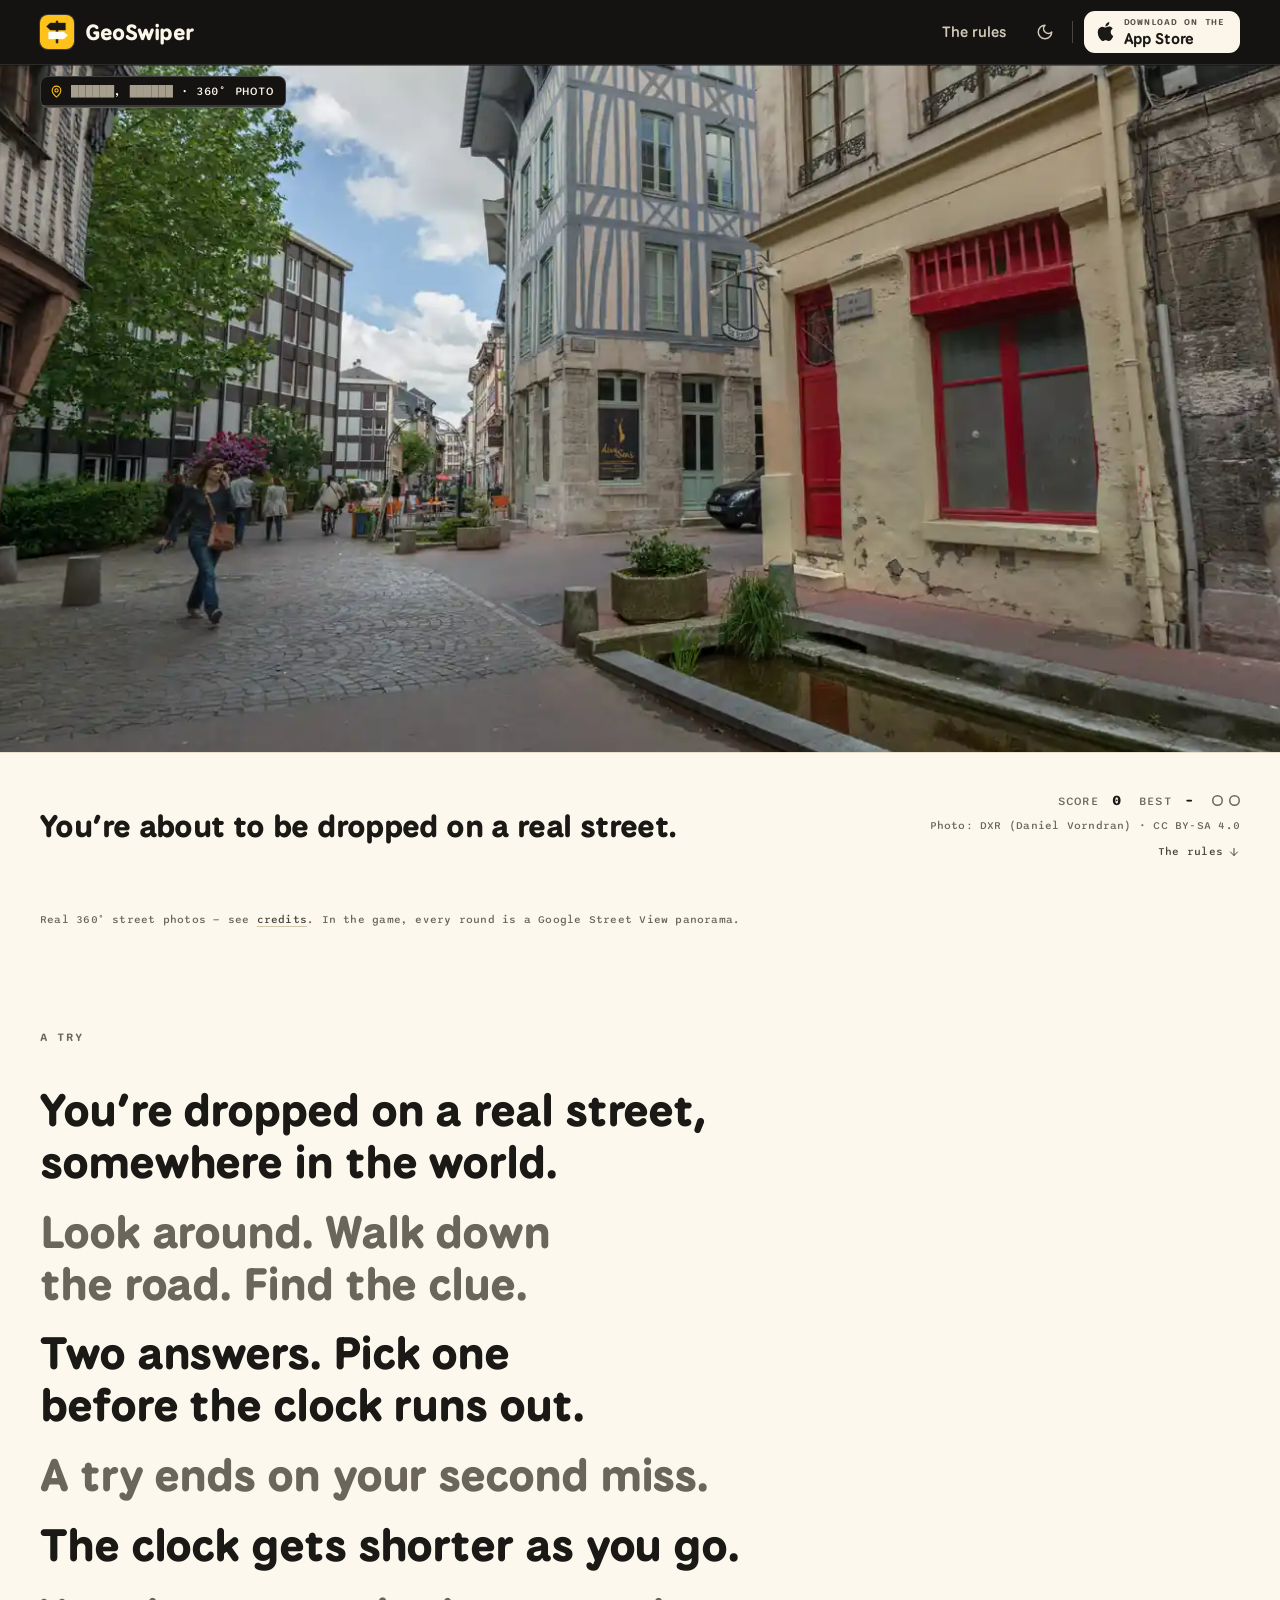
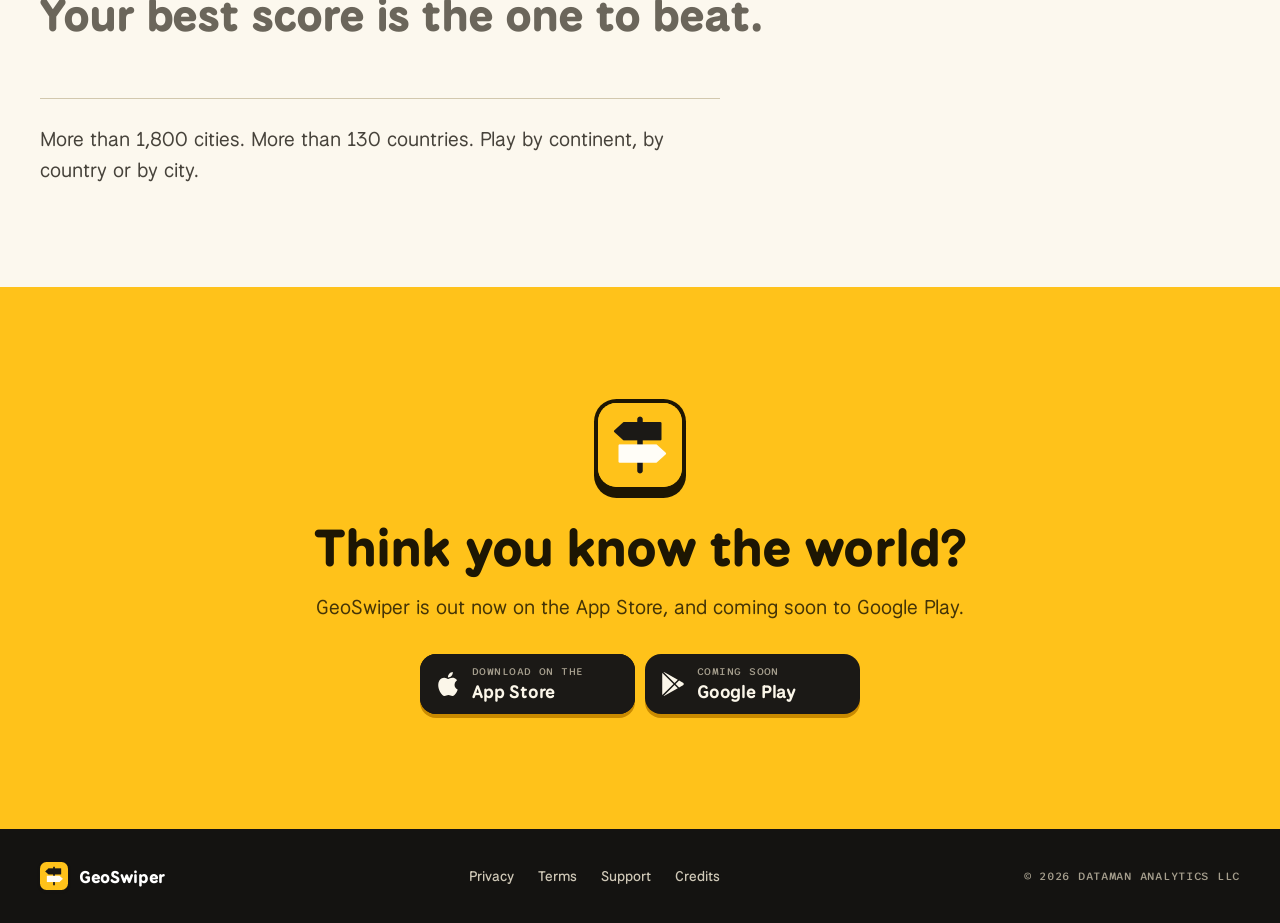
==== commit 95a4b462: "Homepage: App Store link live, no coordinates on the hero Every App Store button now links to the li" ====
--- a/index.html
+++ b/index.html
@@ -4,7 +4,7 @@
 <meta charset="utf-8">
 <meta name="viewport" content="width=device-width, initial-scale=1, viewport-fit=cover">
 <title>GeoSwiper: guess where on Earth you are</title>
-<meta name="description" content="GeoSwiper drops you onto a real street somewhere in the world. Look around, walk down the road, and pick one of two answers before the clock runs out. Coming soon to the App Store and Google Play.">
+<meta name="description" content="GeoSwiper drops you onto a real street somewhere in the world. Look around, walk down the road, and pick one of two answers before the clock runs out. On the App Store now; coming soon to Google Play.">
 <link rel="canonical" href="https://geoswiper.com/">
 <!-- the top of this page is the night header of the stage in both themes, so the browser bar is night too -->
 <meta name="theme-color" content="#141311" data-fixed>
@@ -70,14 +70,13 @@
   <a class="skip skip--stage" href="#answers">Skip to the two answers</a>
 
   <!-- The header: its own row above the window, in the stage's night, so the first screen is one piece
-       with the paper dock below. The App Store button reads "Coming soon" until APP_STORE_URL is set
-       in assets/site.js. -->
+       with the paper dock below. The App Store button links to APP_STORE_URL in assets/site.js. -->
   <header class="site-header">
     <div class="bar">
       <a class="brand" href="/" aria-label="GeoSwiper home"><picture><source srcset="/assets/icon-96.webp" type="image/webp"><img src="/icon-192.png" width="192" height="192" alt=""></picture><span>GeoSwiper</span></a>
       <nav class="nav-links" aria-label="Primary"><a href="#rules">The rules</a></nav>
       <button type="button" class="iconbtn theme-toggle" data-theme-toggle hidden aria-label="Switch to dark theme"><svg class="i" aria-hidden="true"><use href="#i-moon"/></svg></button>
-      <a class="store" href="#get" data-app-store><svg class="mark" viewBox="0 0 24 24" aria-hidden="true" focusable="false"><path d="M12.152 6.896c-.948 0-2.415-1.078-3.96-1.04-2.04.027-3.91 1.183-4.961 3.014-2.117 3.675-.546 9.103 1.519 12.09 1.013 1.454 2.208 3.09 3.792 3.039 1.52-.065 2.09-.987 3.935-.987 1.831 0 2.35.987 3.96.948 1.637-.026 2.676-1.48 3.676-2.948 1.156-1.688 1.636-3.325 1.662-3.415-.039-.013-3.182-1.221-3.22-4.857-.026-3.04 2.48-4.494 2.597-4.559-1.429-2.09-3.623-2.324-4.39-2.376-2-.156-3.675 1.09-4.61 1.09zM15.53 3.83c.843-1.012 1.4-2.427 1.245-3.83-1.207.052-2.662.805-3.532 1.818-.78.896-1.454 2.338-1.273 3.714 1.338.104 2.715-.688 3.559-1.701"/></svg><span class="store-t"><small data-store-line>Coming soon</small> <b>App Store</b></span></a>
+      <a class="store" href="https://apps.apple.com/us/app/geoswiper/id6787602895" data-app-store data-live><svg class="mark" viewBox="0 0 24 24" aria-hidden="true" focusable="false"><path d="M12.152 6.896c-.948 0-2.415-1.078-3.96-1.04-2.04.027-3.91 1.183-4.961 3.014-2.117 3.675-.546 9.103 1.519 12.09 1.013 1.454 2.208 3.09 3.792 3.039 1.52-.065 2.09-.987 3.935-.987 1.831 0 2.35.987 3.96.948 1.637-.026 2.676-1.48 3.676-2.948 1.156-1.688 1.636-3.325 1.662-3.415-.039-.013-3.182-1.221-3.22-4.857-.026-3.04 2.48-4.494 2.597-4.559-1.429-2.09-3.623-2.324-4.39-2.376-2-.156-3.675 1.09-4.61 1.09zM15.53 3.83c.843-1.012 1.4-2.427 1.245-3.83-1.207.052-2.662.805-3.532 1.818-.78.896-1.454 2.338-1.273 3.714 1.338.104 2.715-.688 3.559-1.701"/></svg><span class="store-t"><small data-store-line>Download on the</small> <b>App Store</b></span></a>
     </div>
   </header>
 
@@ -128,7 +127,7 @@
       <button type="button" class="btn btn--go" id="next" hidden>Next place <svg class="i" aria-hidden="true"><use href="#i-arrow-right"/></svg></button>
       <div class="ends" id="ends" hidden>
         <button type="button" class="btn btn--go" id="again"><svg class="i" aria-hidden="true"><use href="#i-rotate"/></svg><span>Try again</span></button>
-        <a class="btn btn--line" id="soon" href="#get">The app is coming soon</a>
+        <a class="btn btn--line" id="soon" href="https://apps.apple.com/us/app/geoswiper/id6787602895">Get the app on the App Store</a>
       </div>
     </div>
     <div class="dock-meta">
@@ -164,9 +163,9 @@
   <div class="wrap get-inner">
     <picture><source srcset="/assets/icon-168.webp" type="image/webp"><img class="get-icon" src="/icon-192.png" width="192" height="192" alt="" loading="lazy" decoding="async"></picture>
     <h2 id="get-h">Think you know the world?</h2>
-    <p class="lede">GeoSwiper is coming soon to the App Store and Google Play.</p>
+    <p class="lede">GeoSwiper is out now on the App Store, and coming soon to Google Play.</p>
     <ul class="plaques" aria-label="Availability">
-      <li class="plaque" data-app-store><svg class="mark" viewBox="0 0 24 24" aria-hidden="true" focusable="false"><path d="M12.152 6.896c-.948 0-2.415-1.078-3.96-1.04-2.04.027-3.91 1.183-4.961 3.014-2.117 3.675-.546 9.103 1.519 12.09 1.013 1.454 2.208 3.09 3.792 3.039 1.52-.065 2.09-.987 3.935-.987 1.831 0 2.35.987 3.96.948 1.637-.026 2.676-1.48 3.676-2.948 1.156-1.688 1.636-3.325 1.662-3.415-.039-.013-3.182-1.221-3.22-4.857-.026-3.04 2.48-4.494 2.597-4.559-1.429-2.09-3.623-2.324-4.39-2.376-2-.156-3.675 1.09-4.61 1.09zM15.53 3.83c.843-1.012 1.4-2.427 1.245-3.83-1.207.052-2.662.805-3.532 1.818-.78.896-1.454 2.338-1.273 3.714 1.338.104 2.715-.688 3.559-1.701"/></svg><span><small data-store-line>Coming soon</small> <b>App Store</b></span></li>
+      <li class="plaque" data-app-store><svg class="mark" viewBox="0 0 24 24" aria-hidden="true" focusable="false"><path d="M12.152 6.896c-.948 0-2.415-1.078-3.96-1.04-2.04.027-3.91 1.183-4.961 3.014-2.117 3.675-.546 9.103 1.519 12.09 1.013 1.454 2.208 3.09 3.792 3.039 1.52-.065 2.09-.987 3.935-.987 1.831 0 2.35.987 3.96.948 1.637-.026 2.676-1.48 3.676-2.948 1.156-1.688 1.636-3.325 1.662-3.415-.039-.013-3.182-1.221-3.22-4.857-.026-3.04 2.48-4.494 2.597-4.559-1.429-2.09-3.623-2.324-4.39-2.376-2-.156-3.675 1.09-4.61 1.09zM15.53 3.83c.843-1.012 1.4-2.427 1.245-3.83-1.207.052-2.662.805-3.532 1.818-.78.896-1.454 2.338-1.273 3.714 1.338.104 2.715-.688 3.559-1.701"/></svg><span><small data-store-line>Download on the</small> <b>App Store</b></span></li>
       <li class="plaque"><svg class="mark" viewBox="0 0 24 24" aria-hidden="true" focusable="false"><path d="M22.018 13.298l-3.919 2.218-3.515-3.493 3.543-3.521 3.891 2.202a1.49 1.49 0 0 1 0 2.594zM1.337.924a1.486 1.486 0 0 0-.112.568v21.017c0 .217.045.419.124.6l11.155-11.087L1.337.924zm12.207 10.065l3.258-3.238L3.45.195a1.466 1.466 0 0 0-.946-.179l11.04 10.973zm0 2.067l-11 10.933c.298.036.612-.016.906-.183l13.324-7.54-3.23-3.21z"/></svg><span><small>Coming soon</small> <b>Google Play</b></span></li>
     </ul>
   </div>
--- a/assets/site.css
+++ b/assets/site.css
@@ -168,7 +168,7 @@
    button on the right. It is paper on every page but the home page, where it is the stage's first
    row and wears the stage's night (see the stage). Its colours are the --hdr-* and --cta-* tokens,
    so one set of rules draws both. The App Store button is a small version of the plaques in the app
-   section; it reads "Coming soon" until APP_STORE_URL is set in assets/site.js. */
+   section; it links to APP_STORE_URL in assets/site.js. */
 .site-header{--hdr:64px;--hdr-bg:rgba(var(--paper-rgb),.86);--hdr-fg:var(--ink);--hdr-fg-2:var(--ink-2);--hdr-hair:var(--line);--hdr-rule:var(--line-2);--hdr-hover:rgba(var(--ink-rgb),.06);--hdr-accent:var(--sun);--hdr-icon-ring:0 0 0 1px rgba(27,25,22,.08),0 1px 3px rgba(27,25,22,.28);--cta-bg:var(--ink);--cta-fg:var(--paper);position:sticky;top:0;z-index:50;background:var(--hdr-bg);color:var(--hdr-fg);-webkit-backdrop-filter:saturate(1.6) blur(16px);backdrop-filter:saturate(1.6) blur(16px);border-bottom:1px solid var(--hdr-hair)}
 .bar{display:flex;align-items:center;gap:4px;height:var(--hdr)}
 .brand{flex:none;display:inline-flex;align-items:center;gap:11px;font:800 1.375rem/1 var(--display);letter-spacing:-.02em;text-decoration:none;color:inherit}
